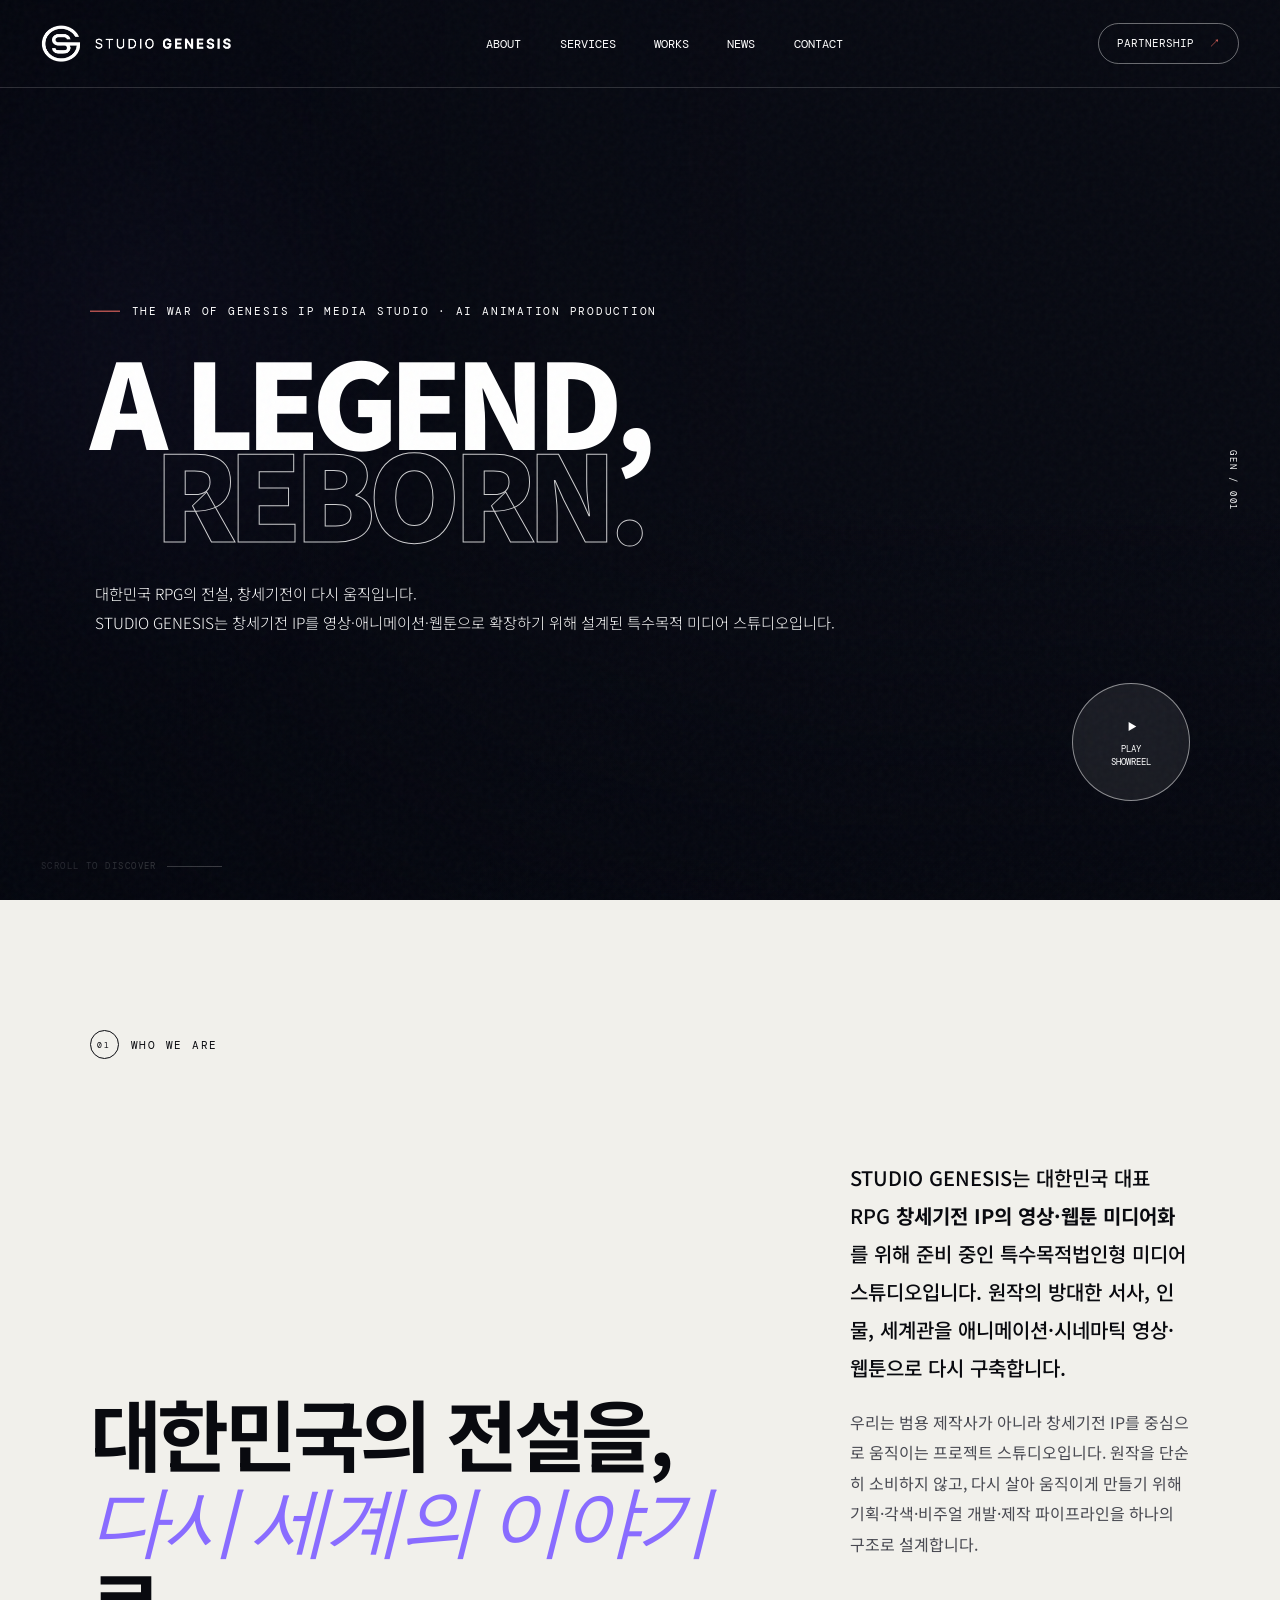
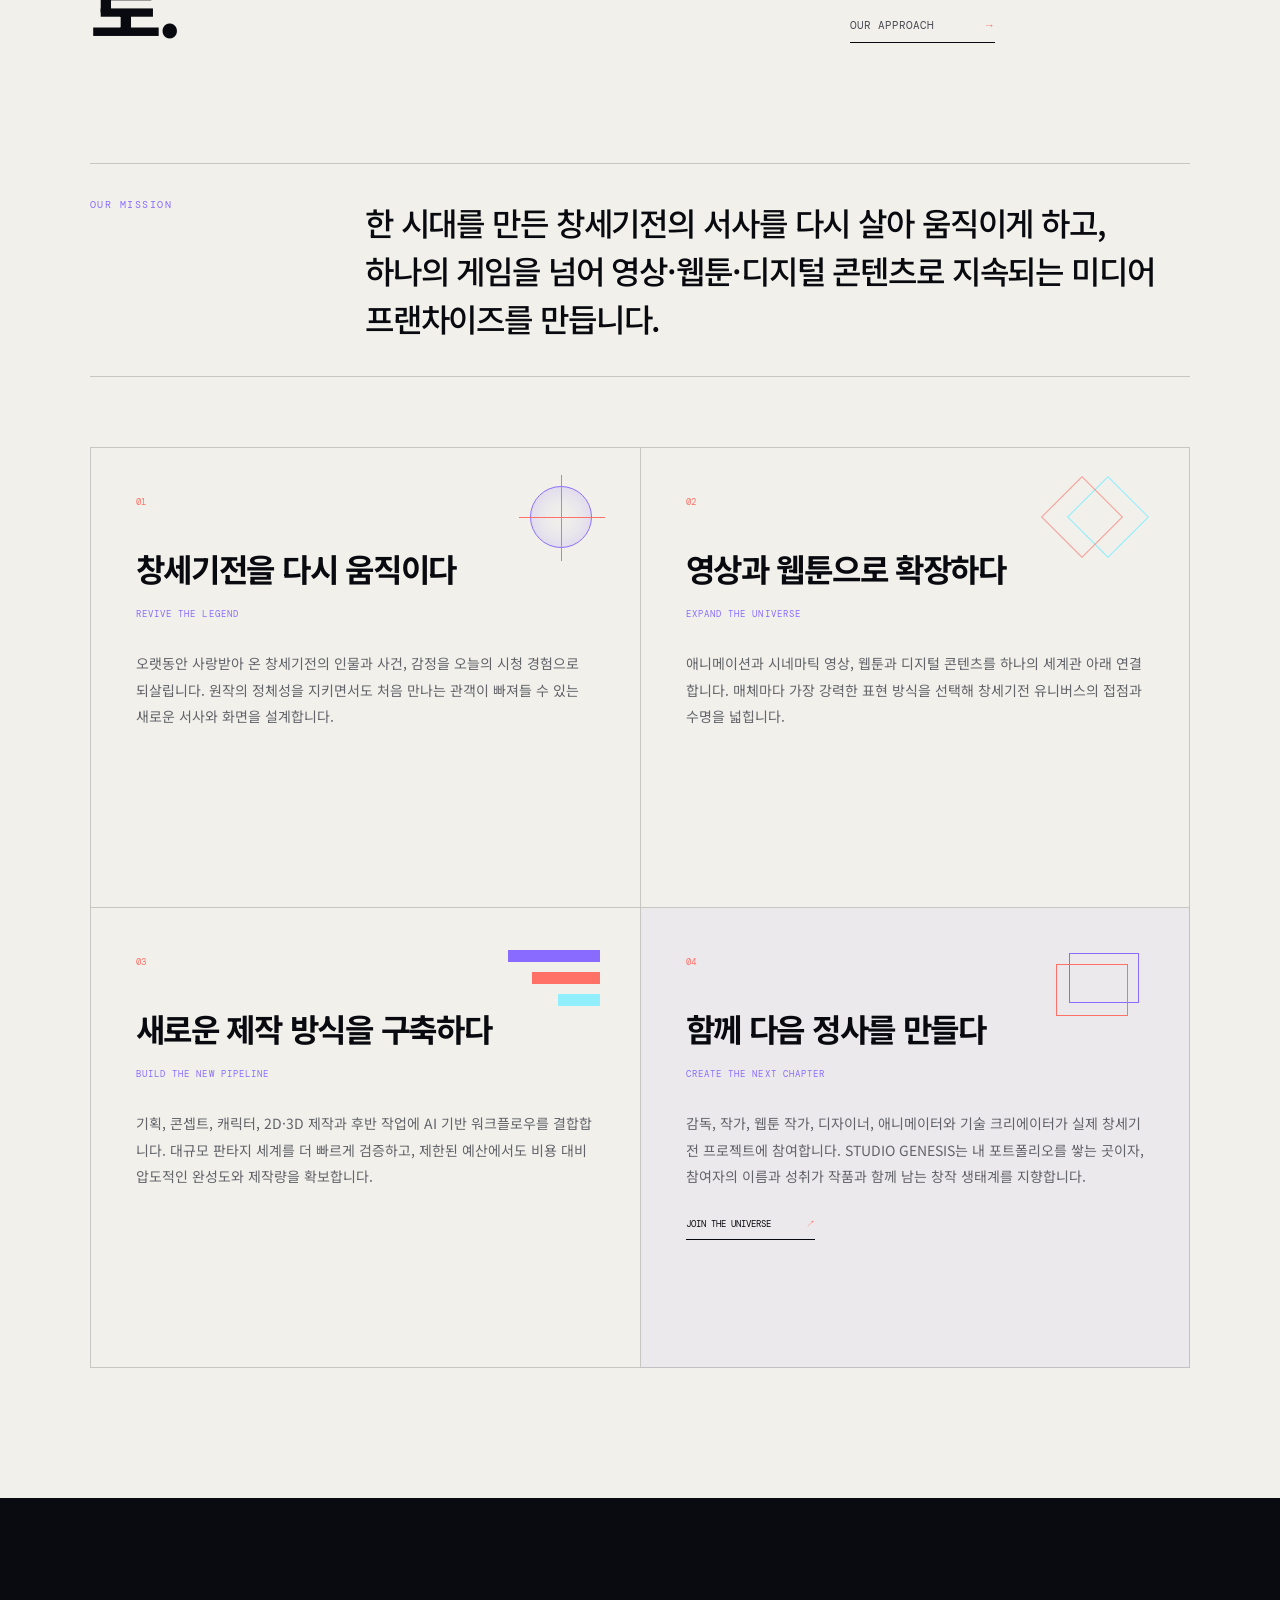
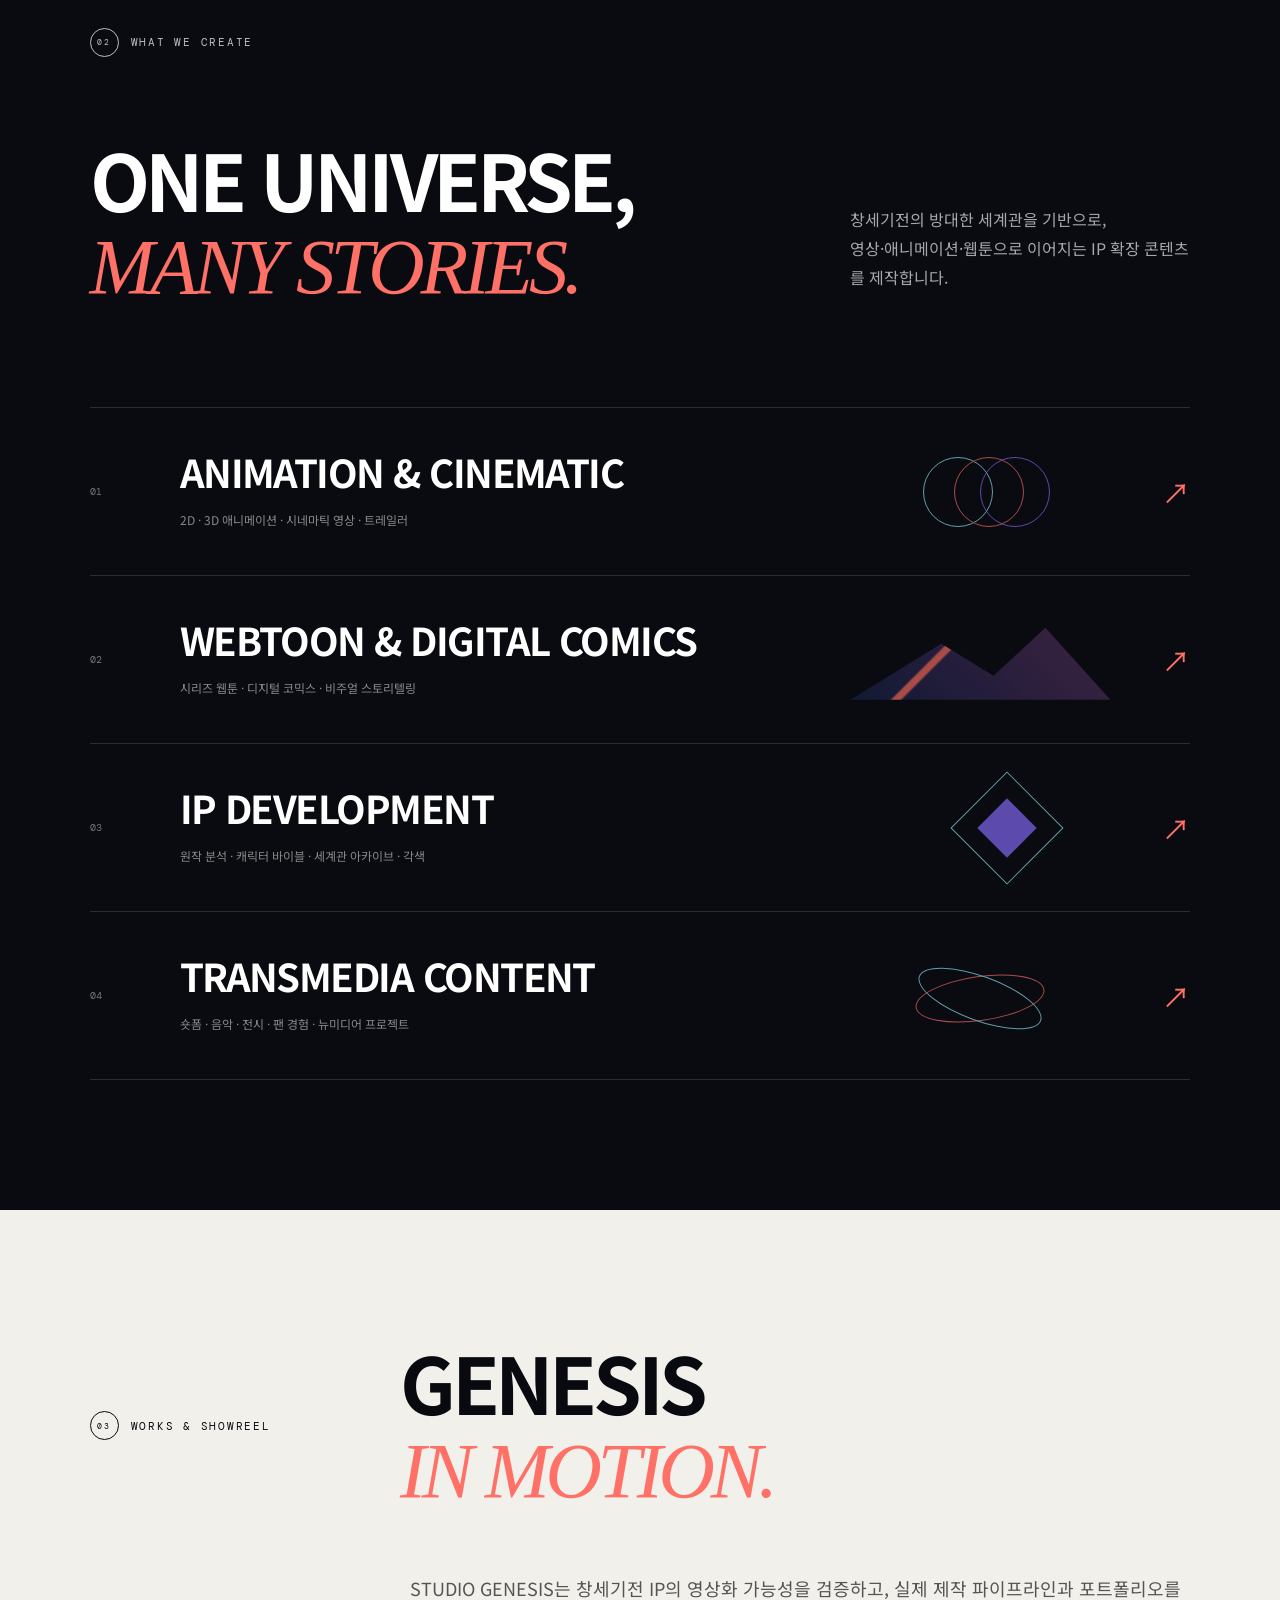
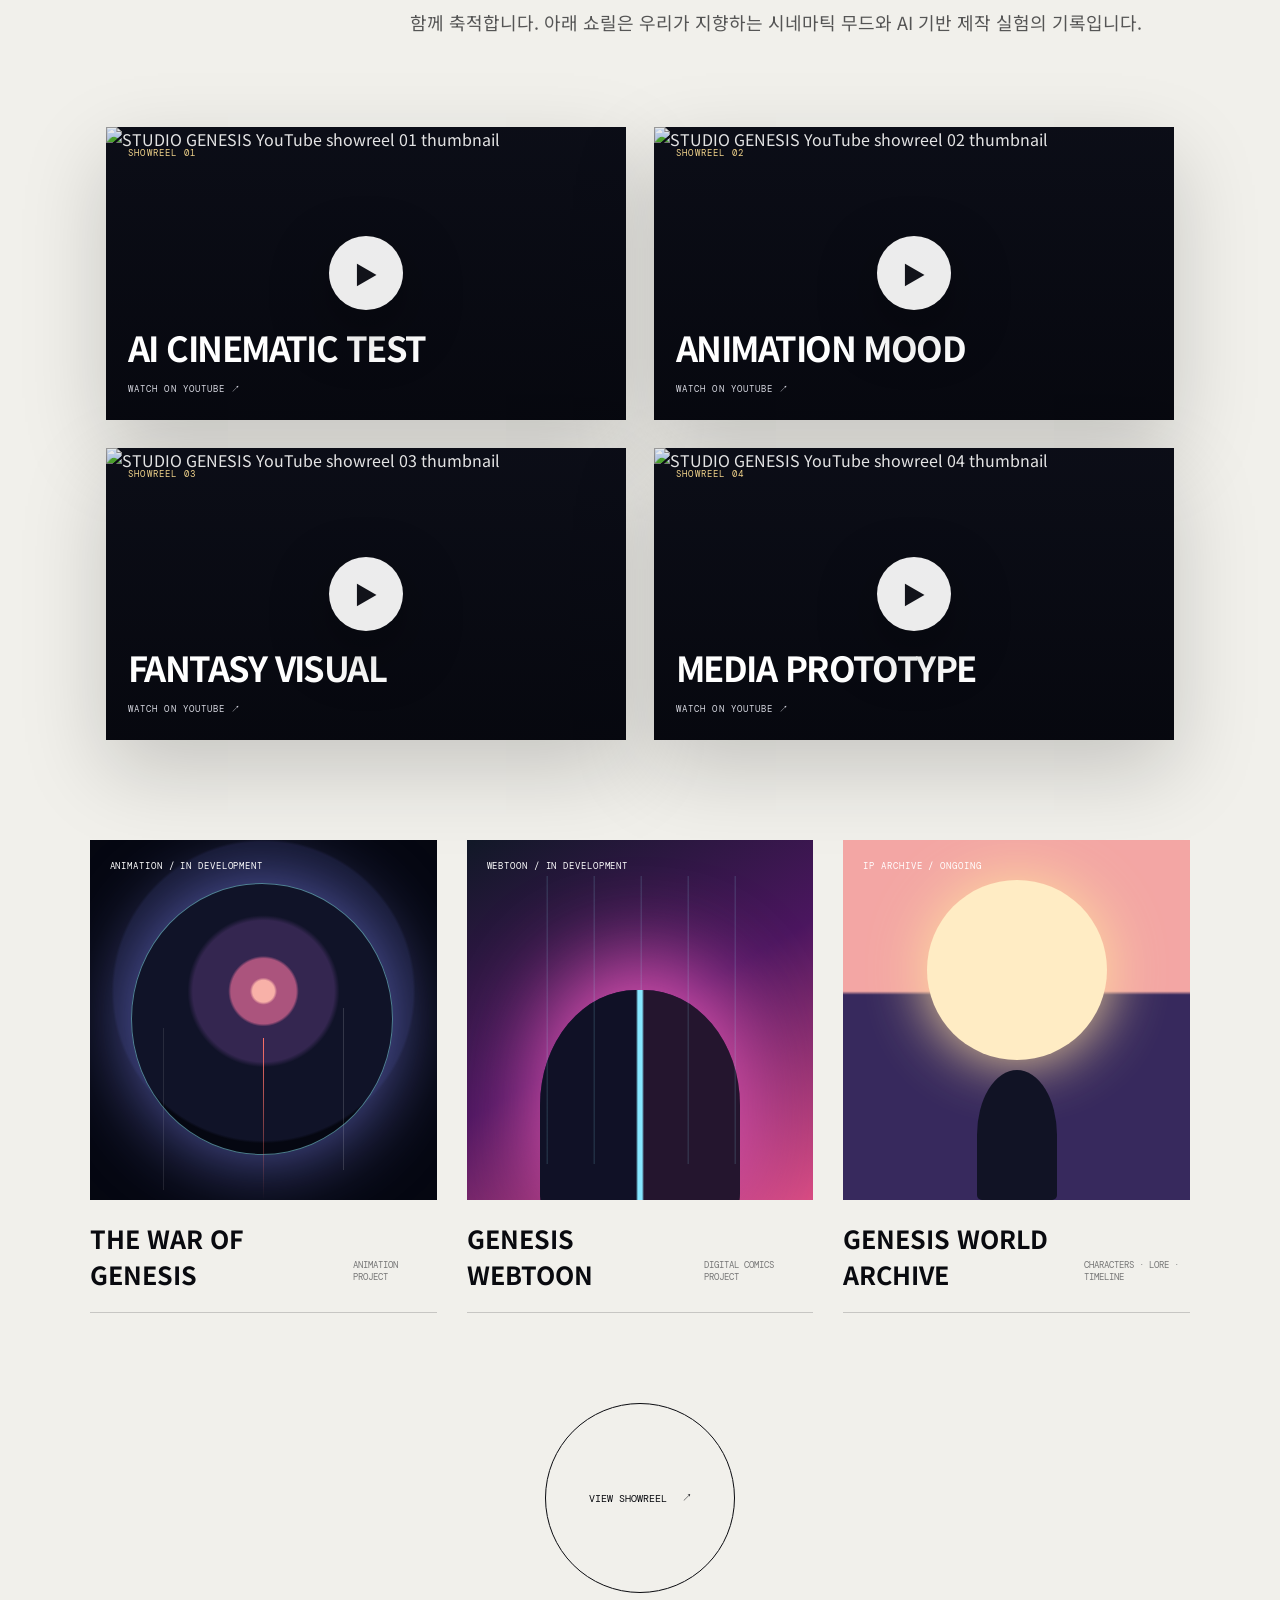
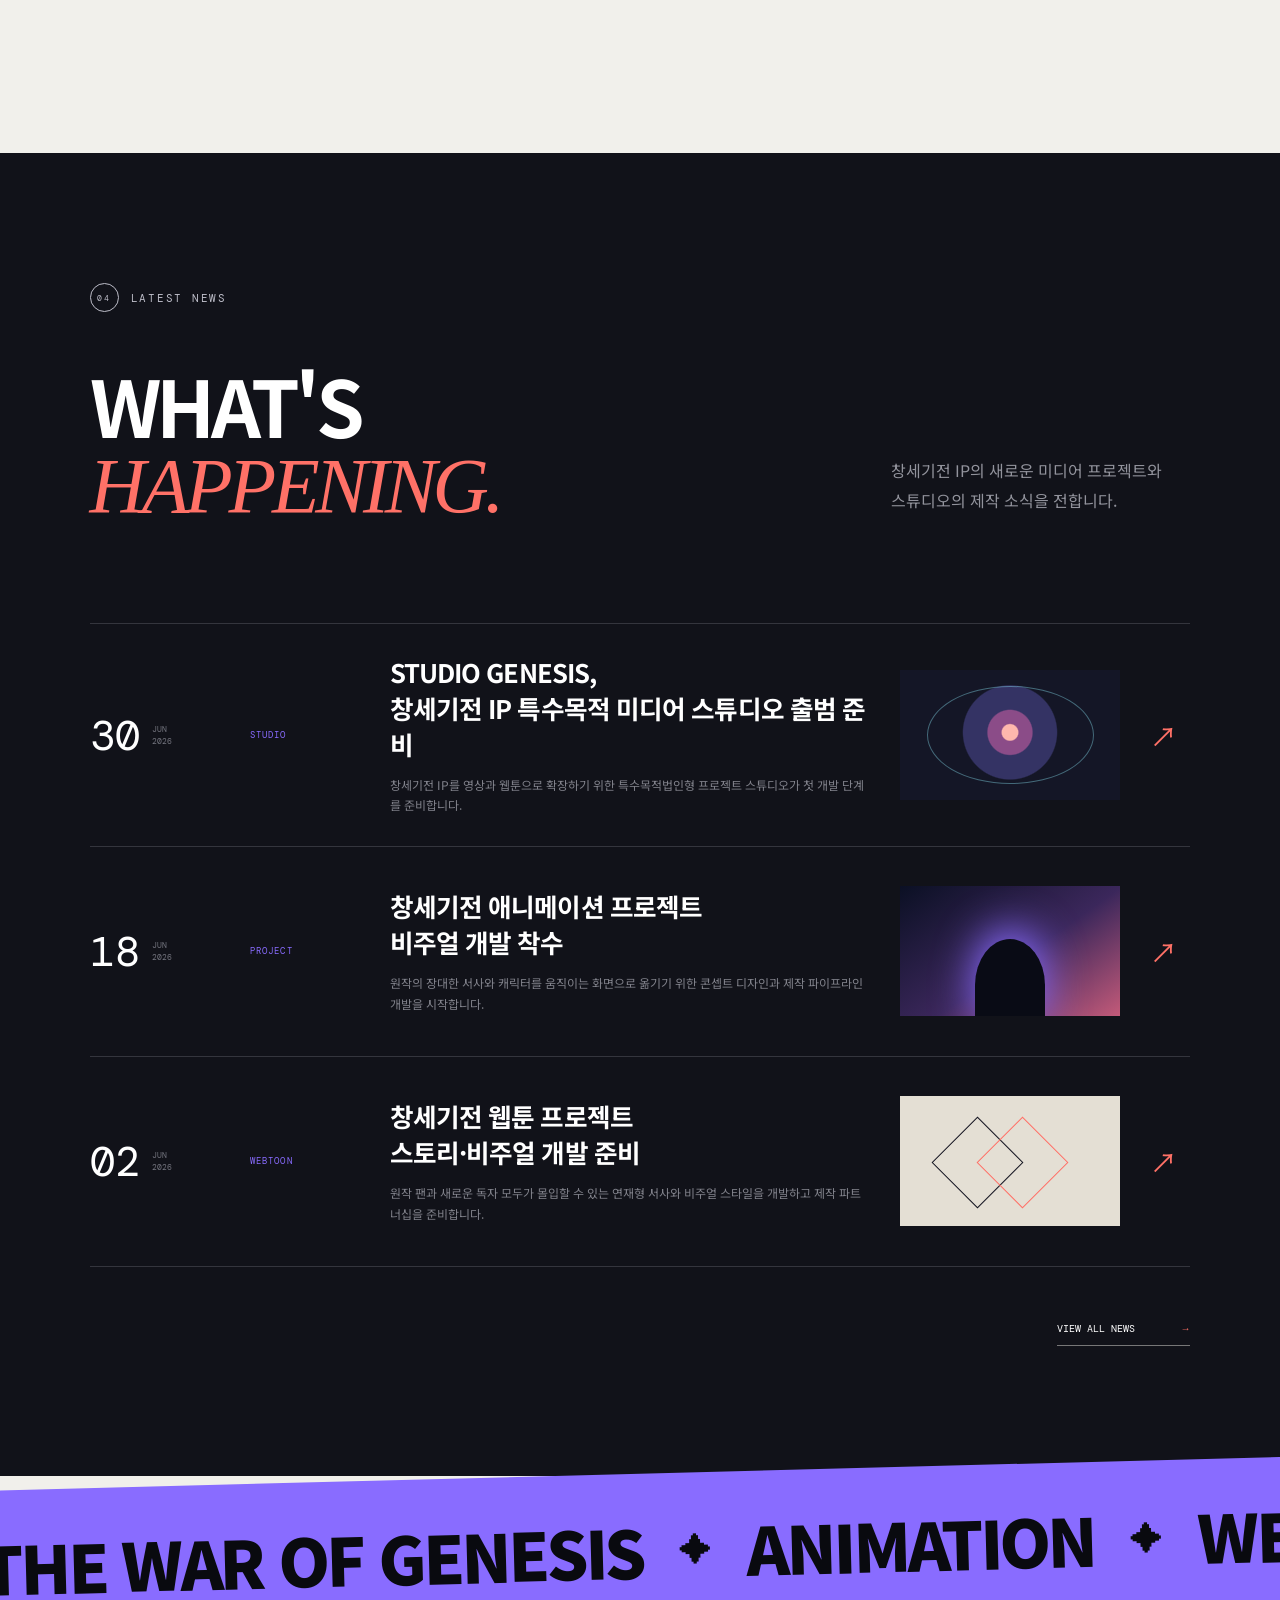
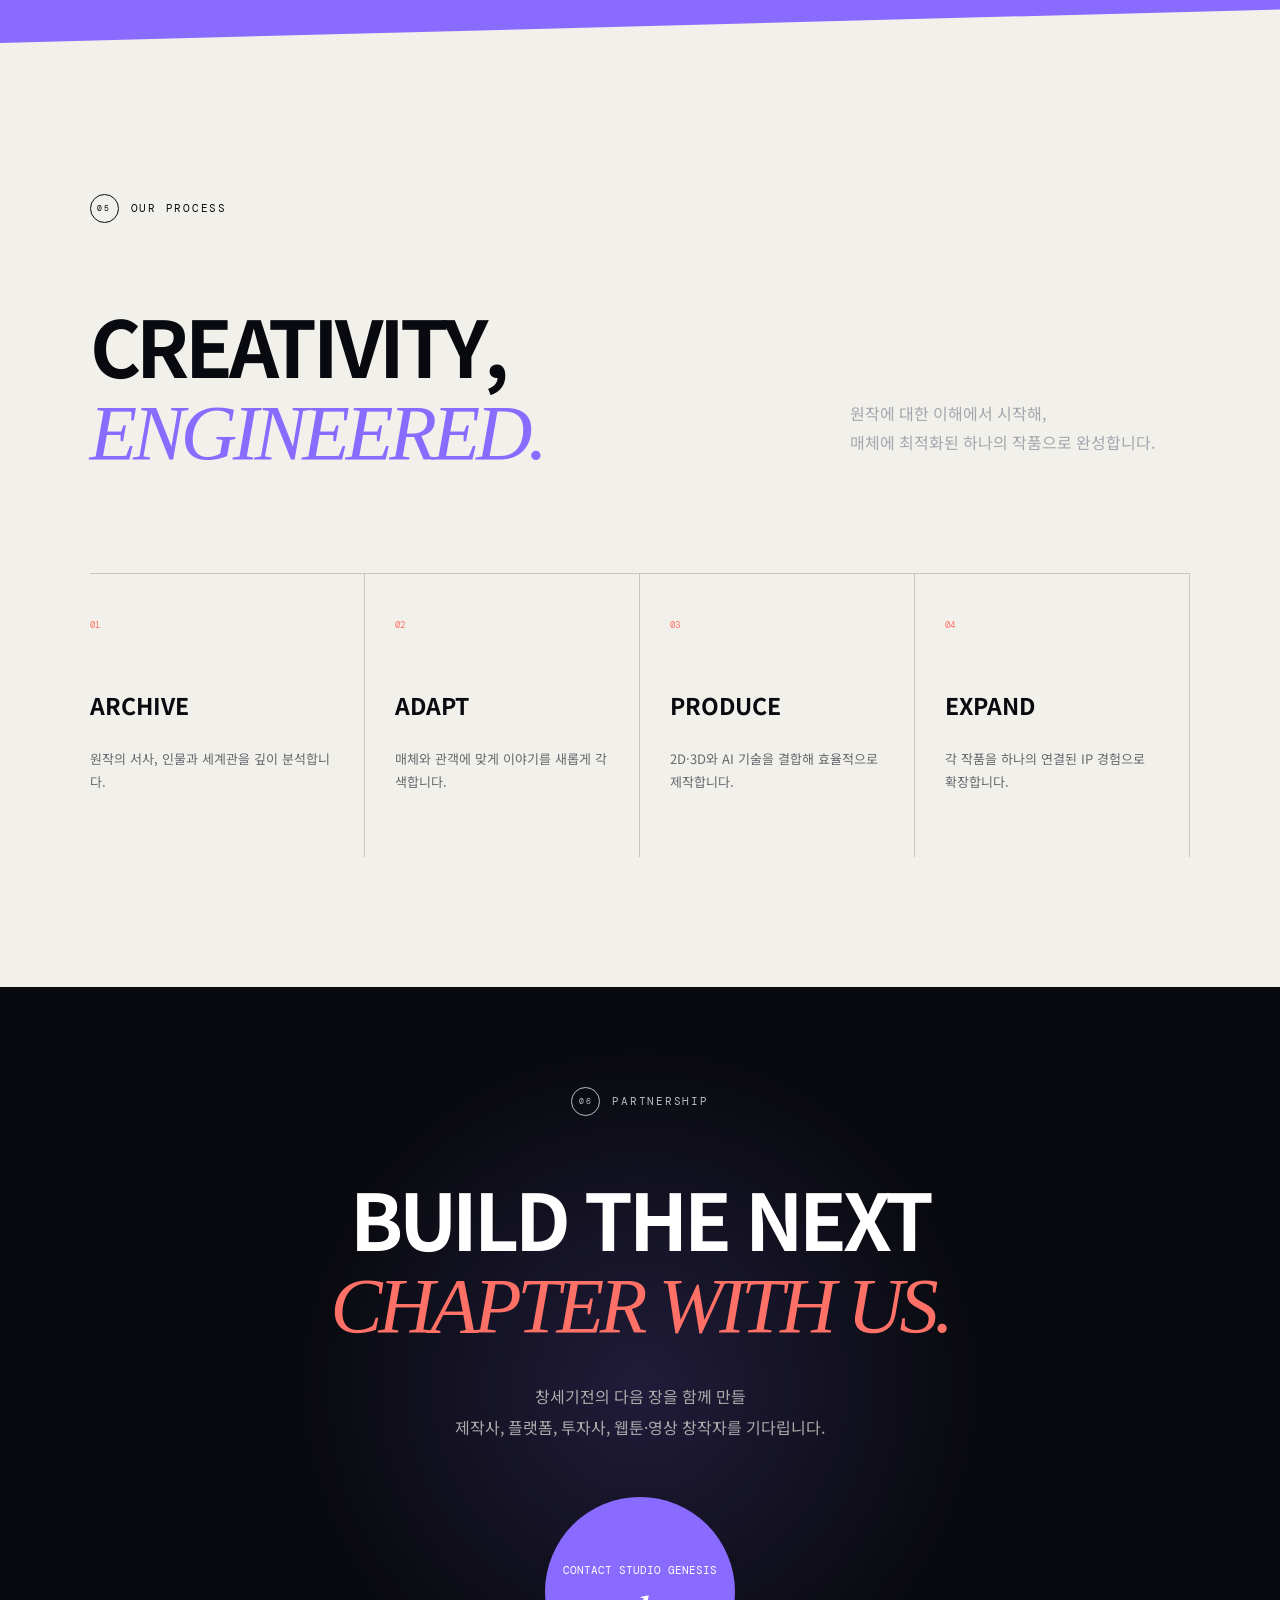
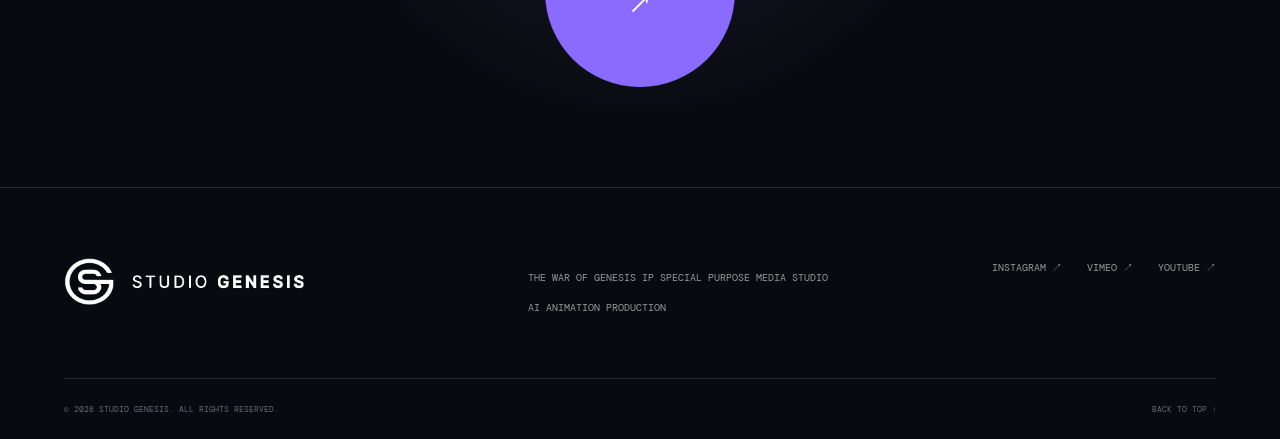
==== index.html @ 069cf03c "Add Studio Genesis favicon" ====
<!doctype html>
<html lang="ko">
<head>
  <meta charset="UTF-8">
  <meta name="viewport" content="width=device-width, initial-scale=1.0">
  <meta name="description" content="STUDIO GENESIS — 창세기전 IP를 영상, 애니메이션, 웹툰으로 확장하는 특수목적법인형 미디어 스튜디오">
  <meta name="theme-color" content="#090a0f">
  <link rel="icon" type="image/png" href="[data-uri]">
  <meta property="og:type" content="website">
  <meta property="og:locale" content="ko_KR">
  <meta property="og:site_name" content="STUDIO GENESIS">
  <meta property="og:title" content="STUDIO GENESIS — The War of Genesis IP Media Studio">
  <meta property="og:description" content="창세기전 IP를 기반으로 영상, 애니메이션, 웹툰을 개발하는 특수목적 미디어 스튜디오입니다.">
  <meta property="og:image" content="assets/assets/genesis-hero.svg">
  <meta name="twitter:card" content="summary_large_image">
  <meta name="twitter:title" content="STUDIO GENESIS — The War of Genesis IP Media Studio">
  <meta name="twitter:description" content="창세기전 IP를 영상, 애니메이션, 웹툰으로 확장하는 특수목적법인형 미디어 스튜디오">
  <meta name="twitter:image" content="assets/assets/genesis-hero.svg">
  <title>STUDIO GENESIS — 창세기전 IP 미디어 스튜디오</title>
  <link rel="preconnect" href="https://fonts.googleapis.com">
  <link rel="preconnect" href="https://fonts.gstatic.com" crossorigin>
  <link href="https://fonts.googleapis.com/css2?family=DM+Mono:wght@300;400;500&family=Noto+Sans+KR:wght@300;400;500;600;700;900&display=swap" rel="stylesheet">
  <link rel="stylesheet" href="styles.css?v=20260710-white-logo">
</head>
<body>
  <div class="noise" aria-hidden="true"></div>
  <header class="site-header" id="top">
    <a class="brand" href="#top" aria-label="STUDIO GENESIS 홈">
      <span class="brand-logo" aria-hidden="true"></span>
    </a>
    <nav class="desktop-nav" aria-label="주요 메뉴">
      <a href="#about">ABOUT</a>
      <a href="#services">SERVICES</a>
      <a href="#works">WORKS</a>
      <a href="#news">NEWS</a>
      <a href="#contact">CONTACT</a>
    </nav>
    <div class="header-actions">
      <a class="project-link" href="#contact">PARTNERSHIP <span>↗</span></a>
      <button class="menu-toggle" aria-label="메뉴 열기" aria-expanded="false">
        <i></i><i></i>
      </button>
    </div>
  </header>

  <div class="mobile-menu" aria-hidden="true">
    <nav>
      <a href="#about">ABOUT <span>01</span></a>
      <a href="#services">SERVICES <span>02</span></a>
      <a href="#works">WORKS <span>03</span></a>
      <a href="#news">NEWS <span>04</span></a>
      <a href="#contact">CONTACT <span>06</span></a>
    </nav>
  </div>

  <main>
    <section class="hero">
      <div class="hero-video" aria-hidden="true">
        <iframe
          src="https://www.youtube.com/embed/z_RqZNf4xUM?autoplay=1&mute=1&controls=0&loop=1&playlist=z_RqZNf4xUM&playsinline=1&modestbranding=1&rel=0&iv_load_policy=3&disablekb=1&fs=0"
          title="STUDIO GENESIS intro video"
          allow="autoplay; encrypted-media; picture-in-picture"
          referrerpolicy="strict-origin-when-cross-origin"
          tabindex="-1"></iframe>
      </div>
      <img class="hero-image" src="assets/assets/genesis-hero.svg" alt="창세기전 IP 미디어 스튜디오를 상징하는 시네마틱 포털 비주얼">
      <div class="hero-shade"></div>
      <div class="orb orb-one" aria-hidden="true"></div>
      <div class="hero-copy">
        <div class="eyebrow reveal"><span></span> THE WAR OF GENESIS IP MEDIA STUDIO · AI ANIMATION PRODUCTION</div>
        <h1 class="reveal">
          <span class="line">A LEGEND,</span>
          <span class="line outline">REBORN.</span>
        </h1>
        <p class="reveal">대한민국 RPG의 전설, 창세기전이 다시 움직입니다.<br>STUDIO GENESIS는 창세기전 IP를 영상·애니메이션·웹툰으로 확장하기 위해 설계된 특수목적 미디어 스튜디오입니다.</p>
      </div>
      <button class="play-button" aria-label="쇼릴 재생">
        <svg viewBox="0 0 24 24" aria-hidden="true"><path d="M9 7.4 17 12l-8 4.6z"></path></svg>
        <span>PLAY<br>SHOWREEL</span>
      </button>
      <div class="scroll-cue">SCROLL TO DISCOVER <i></i></div>
      <div class="hero-index">GEN / 001</div>
    </section>

    <section class="intro section" id="about">
      <div class="section-label reveal"><span>01</span> WHO WE ARE</div>
      <div class="intro-grid">
        <h2 class="reveal">대한민국의 전설을,<br><em>다시 세계의 이야기</em>로.</h2>
        <div class="intro-copy reveal">
          <p>STUDIO GENESIS는 대한민국 대표 RPG <strong>창세기전 IP의 영상·웹툰 미디어화</strong>를 위해 준비 중인 특수목적법인형 미디어 스튜디오입니다. 원작의 방대한 서사, 인물, 세계관을 애니메이션·시네마틱 영상·웹툰으로 다시 구축합니다.</p>
          <p>우리는 범용 제작사가 아니라 창세기전 IP를 중심으로 움직이는 프로젝트 스튜디오입니다. 원작을 단순히 소비하지 않고, 다시 살아 움직이게 만들기 위해 기획·각색·비주얼 개발·제작 파이프라인을 하나의 구조로 설계합니다.</p>
          <a class="text-link" href="#services">OUR APPROACH <span>→</span></a>
        </div>
      </div>

      <div class="genesis-statement reveal">
        <span>OUR MISSION</span>
        <p>한 시대를 만든 창세기전의 서사를 다시 살아 움직이게 하고,<br>하나의 게임을 넘어 영상·웹툰·디지털 콘텐츠로 지속되는 미디어 프랜차이즈를 만듭니다.</p>
      </div>

      <div class="vision-grid">
        <article class="vision-card reveal">
          <span class="vision-no">01</span>
          <div class="vision-symbol revive-symbol" aria-hidden="true"><i></i></div>
          <h3>창세기전을 다시 움직이다</h3>
          <strong>REVIVE THE LEGEND</strong>
          <p>오랫동안 사랑받아 온 창세기전의 인물과 사건, 감정을 오늘의 시청 경험으로 되살립니다. 원작의 정체성을 지키면서도 처음 만나는 관객이 빠져들 수 있는 새로운 서사와 화면을 설계합니다.</p>
        </article>
        <article class="vision-card reveal">
          <span class="vision-no">02</span>
          <div class="vision-symbol pioneer-symbol" aria-hidden="true"><i></i><i></i></div>
          <h3>영상과 웹툰으로 확장하다</h3>
          <strong>EXPAND THE UNIVERSE</strong>
          <p>애니메이션과 시네마틱 영상, 웹툰과 디지털 콘텐츠를 하나의 세계관 아래 연결합니다. 매체마다 가장 강력한 표현 방식을 선택해 창세기전 유니버스의 접점과 수명을 넓힙니다.</p>
        </article>
        <article class="vision-card reveal">
          <span class="vision-no">03</span>
          <div class="vision-symbol efficiency-symbol" aria-hidden="true"><i></i><i></i><i></i></div>
          <h3>새로운 제작 방식을 구축하다</h3>
          <strong>BUILD THE NEW PIPELINE</strong>
          <p>기획, 콘셉트, 캐릭터, 2D·3D 제작과 후반 작업에 AI 기반 워크플로우를 결합합니다. 대규모 판타지 세계를 더 빠르게 검증하고, 제한된 예산에서도 비용 대비 압도적인 완성도와 제작량을 확보합니다.</p>
        </article>
        <article class="vision-card portfolio-card reveal">
          <span class="vision-no">04</span>
          <div class="vision-symbol portfolio-symbol" aria-hidden="true"><i></i></div>
          <h3>함께 다음 정사를 만들다</h3>
          <strong>CREATE THE NEXT CHAPTER</strong>
          <p>감독, 작가, 웹툰 작가, 디자이너, 애니메이터와 기술 크리에이터가 실제 창세기전 프로젝트에 참여합니다. STUDIO GENESIS는 내 포트폴리오를 쌓는 곳이자, 참여자의 이름과 성취가 작품과 함께 남는 창작 생태계를 지향합니다.</p>
          <a href="#contact">JOIN THE UNIVERSE <span>↗</span></a>
        </article>
      </div>
    </section>

    <section class="services section" id="services">
      <div class="section-label reveal light"><span>02</span> WHAT WE CREATE</div>
      <div class="services-head">
        <h2 class="reveal">ONE UNIVERSE,<br> <em>MANY STORIES.</em></h2>
        <p class="reveal">창세기전의 방대한 세계관을 기반으로,<br>영상·애니메이션·웹툰으로 이어지는 IP 확장 콘텐츠를 제작합니다.</p>
      </div>
      <div class="service-list">
        <article class="service-row reveal">
          <span class="service-no">01</span>
          <div><h3>ANIMATION & CINEMATIC</h3><p>2D · 3D 애니메이션 · 시네마틱 영상 · 트레일러</p></div>
          <div class="service-art art-a"><i></i><i></i><i></i></div>
          <span class="arrow">↗</span>
        </article>
        <article class="service-row reveal">
          <span class="service-no">02</span>
          <div><h3>WEBTOON & DIGITAL COMICS</h3><p>시리즈 웹툰 · 디지털 코믹스 · 비주얼 스토리텔링</p></div>
          <div class="service-art art-b"><i></i></div>
          <span class="arrow">↗</span>
        </article>
        <article class="service-row reveal">
          <span class="service-no">03</span>
          <div><h3>IP DEVELOPMENT</h3><p>원작 분석 · 캐릭터 바이블 · 세계관 아카이브 · 각색</p></div>
          <div class="service-art art-c"><i></i></div>
          <span class="arrow">↗</span>
        </article>
        <article class="service-row reveal">
          <span class="service-no">04</span>
          <div><h3>TRANSMEDIA CONTENT</h3><p>숏폼 · 음악 · 전시 · 팬 경험 · 뉴미디어 프로젝트</p></div>
          <div class="service-art art-d"><i></i><i></i></div>
          <span class="arrow">↗</span>
        </article>
      </div>
    </section>

    <section class="works section" id="works">
      <div class="works-title">
        <div class="section-label reveal"><span>03</span> WORKS & SHOWREEL</div>
        <h2 class="reveal">GENESIS<br><em>IN MOTION.</em></h2>
      </div>

      <div class="works-intro reveal">
        <p>STUDIO GENESIS는 창세기전 IP의 영상화 가능성을 검증하고, 실제 제작 파이프라인과 포트폴리오를 함께 축적합니다. 아래 쇼릴은 우리가 지향하는 시네마틱 무드와 AI 기반 제작 실험의 기록입니다.</p>
      </div>

      <div class="youtube-reel reveal" aria-label="STUDIO GENESIS 유튜브 포트폴리오 영상 4개">
        <div class="youtube-track">
          <a class="youtube-card" href="https://www.youtube.com/watch?v=_QBhp-vLwTA" target="_blank" rel="noopener" aria-label="YouTube showreel 01 새 창에서 보기">
            <img src="https://img.youtube.com/vi/_QBhp-vLwTA/hqdefault.jpg" alt="STUDIO GENESIS YouTube showreel 01 thumbnail" loading="lazy">
            <span class="youtube-tag">SHOWREEL 01</span>
            <strong>AI CINEMATIC TEST</strong>
            <small>WATCH ON YOUTUBE ↗</small>
          </a>
          <a class="youtube-card" href="https://www.youtube.com/watch?v=RoqCRvOzgOI&t=6s" target="_blank" rel="noopener" aria-label="YouTube showreel 02 새 창에서 보기">
            <img src="https://img.youtube.com/vi/RoqCRvOzgOI/hqdefault.jpg" alt="STUDIO GENESIS YouTube showreel 02 thumbnail" loading="lazy">
            <span class="youtube-tag">SHOWREEL 02</span>
            <strong>ANIMATION MOOD</strong>
            <small>WATCH ON YOUTUBE ↗</small>
          </a>
          <a class="youtube-card" href="https://www.youtube.com/watch?v=Y4b45-_3fFk&t=15s" target="_blank" rel="noopener" aria-label="YouTube showreel 03 새 창에서 보기">
            <img src="https://img.youtube.com/vi/Y4b45-_3fFk/hqdefault.jpg" alt="STUDIO GENESIS YouTube showreel 03 thumbnail" loading="lazy">
            <span class="youtube-tag">SHOWREEL 03</span>
            <strong>FANTASY VISUAL</strong>
            <small>WATCH ON YOUTUBE ↗</small>
          </a>
          <a class="youtube-card" href="https://www.youtube.com/watch?v=iIfhUteSJUs" target="_blank" rel="noopener" aria-label="YouTube showreel 04 새 창에서 보기">
            <img src="https://img.youtube.com/vi/iIfhUteSJUs/hqdefault.jpg" alt="STUDIO GENESIS YouTube showreel 04 thumbnail" loading="lazy">
            <span class="youtube-tag">SHOWREEL 04</span>
            <strong>MEDIA PROTOTYPE</strong>
            <small>WATCH ON YOUTUBE ↗</small>
          </a>
        </div>
      </div>

      <div class="work-grid">
        <article class="work-card reveal">
          <div class="work-visual visual-a">
            <span class="project-tag">ANIMATION / IN DEVELOPMENT</span>
          </div>
          <div class="work-caption"><h3>THE WAR OF GENESIS</h3><p>ANIMATION PROJECT</p></div>
        </article>
        <article class="work-card reveal">
          <div class="work-visual visual-b">
            <span class="project-tag">WEBTOON / IN DEVELOPMENT</span>
          </div>
          <div class="work-caption"><h3>GENESIS WEBTOON</h3><p>DIGITAL COMICS PROJECT</p></div>
        </article>
        <article class="work-card reveal">
          <div class="work-visual visual-c">
            <span class="project-tag">IP ARCHIVE / ONGOING</span>
          </div>
          <div class="work-caption"><h3>GENESIS WORLD ARCHIVE</h3><p>CHARACTERS · LORE · TIMELINE</p></div>
        </article>
      </div>
      <a class="all-work reveal" href="https://www.youtube.com/watch?v=_QBhp-vLwTA" target="_blank" rel="noopener">VIEW SHOWREEL <span>↗</span></a>
    </section>

    <section class="news section" id="news">
      <div class="news-head">
        <div>
          <div class="section-label reveal light"><span>04</span> LATEST NEWS</div>
          <h2 class="reveal">WHAT'S<br><em>HAPPENING.</em></h2>
        </div>
        <p class="reveal">창세기전 IP의 새로운 미디어 프로젝트와<br>스튜디오의 제작 소식을 전합니다.</p>
      </div>

      <div class="news-list">
        <article class="news-item reveal">
          <a href="#contact" aria-label="STUDIO GENESIS 공식 출범 소식 자세히 보기">
            <div class="news-date"><strong>30</strong><span>JUN<br>2026</span></div>
            <div class="news-category">STUDIO</div>
            <div class="news-copy">
              <h3>STUDIO GENESIS,<br>창세기전 IP 특수목적 미디어 스튜디오 출범 준비</h3>
              <p>창세기전 IP를 영상과 웹툰으로 확장하기 위한 특수목적법인형 프로젝트 스튜디오가 첫 개발 단계를 준비합니다.</p>
            </div>
            <div class="news-thumb news-thumb-a" aria-hidden="true"><i></i></div>
            <span class="news-arrow">↗</span>
          </a>
        </article>

        <article class="news-item reveal">
          <a href="#works" aria-label="창세기전 애니메이션 프로젝트 개발 소식 자세히 보기">
            <div class="news-date"><strong>18</strong><span>JUN<br>2026</span></div>
            <div class="news-category">PROJECT</div>
            <div class="news-copy">
              <h3>창세기전 애니메이션 프로젝트<br>비주얼 개발 착수</h3>
              <p>원작의 장대한 서사와 캐릭터를 움직이는 화면으로 옮기기 위한 콘셉트 디자인과 제작 파이프라인 개발을 시작합니다.</p>
            </div>
            <div class="news-thumb news-thumb-b" aria-hidden="true"><i></i></div>
            <span class="news-arrow">↗</span>
          </a>
        </article>

        <article class="news-item reveal">
          <a href="#contact" aria-label="창세기전 웹툰 프로젝트 개발 소식 자세히 보기">
            <div class="news-date"><strong>02</strong><span>JUN<br>2026</span></div>
            <div class="news-category">WEBTOON</div>
            <div class="news-copy">
              <h3>창세기전 웹툰 프로젝트<br>스토리·비주얼 개발 준비</h3>
              <p>원작 팬과 새로운 독자 모두가 몰입할 수 있는 연재형 서사와 비주얼 스타일을 개발하고 제작 파트너십을 준비합니다.</p>
            </div>
            <div class="news-thumb news-thumb-c" aria-hidden="true"><i></i><i></i></div>
            <span class="news-arrow">↗</span>
          </a>
        </article>
      </div>

      <a class="news-more reveal" href="#contact">VIEW ALL NEWS <span>→</span></a>
    </section>

    <section class="marquee" aria-label="스튜디오 키워드">
      <div class="marquee-track">
        <span>THE WAR OF GENESIS</span><b>✦</b><span>ANIMATION</span><b>✦</b><span>WEBTOON</span><b>✦</b>
        <span>THE WAR OF GENESIS</span><b>✦</b><span>ANIMATION</span><b>✦</b><span>WEBTOON</span><b>✦</b>
      </div>
    </section>

    <section class="process section">
      <div class="section-label reveal"><span>05</span> OUR PROCESS</div>
      <div class="process-head">
        <h2 class="reveal">CREATIVITY,<br><em>ENGINEERED.</em></h2>
        <p class="reveal">원작에 대한 이해에서 시작해,<br>매체에 최적화된 하나의 작품으로 완성합니다.</p>
      </div>
      <ol class="process-list">
        <li class="reveal"><span>01</span><h3>ARCHIVE</h3><p>원작의 서사, 인물과 세계관을 깊이 분석합니다.</p></li>
        <li class="reveal"><span>02</span><h3>ADAPT</h3><p>매체와 관객에 맞게 이야기를 새롭게 각색합니다.</p></li>
        <li class="reveal"><span>03</span><h3>PRODUCE</h3><p>2D·3D와 AI 기술을 결합해 효율적으로 제작합니다.</p></li>
        <li class="reveal"><span>04</span><h3>EXPAND</h3><p>각 작품을 하나의 연결된 IP 경험으로 확장합니다.</p></li>
      </ol>
    </section>

    <section class="contact" id="contact">
      <div class="contact-glow" aria-hidden="true"></div>
      <div class="contact-inner">
        <div class="section-label reveal light"><span>06</span> PARTNERSHIP</div>
        <h2 class="reveal">BUILD THE NEXT<br><em>CHAPTER WITH US.</em></h2>
        <p class="reveal">창세기전의 다음 장을 함께 만들<br>제작사, 플랫폼, 투자사, 웹툰·영상 창작자를 기다립니다.</p>
        <a class="contact-button reveal" href="mailto:hello@studiogenesis.co.kr">
          <span>CONTACT STUDIO GENESIS</span><b>↗</b>
        </a>
      </div>
    </section>
  </main>

  <footer>
    <a class="brand footer-brand" href="#top">
      <span class="brand-logo" aria-hidden="true"></span>
    </a>
    <div class="footer-info"><p>THE WAR OF GENESIS IP SPECIAL PURPOSE MEDIA STUDIO</p><p>AI ANIMATION PRODUCTION</p></div>
    <div class="footer-links"><a href="#">INSTAGRAM ↗</a><a href="#">VIMEO ↗</a><a href="#">YOUTUBE ↗</a></div>
    <div class="footer-bottom"><span>© 2026 STUDIO GENESIS. ALL RIGHTS RESERVED.</span><a href="#top">BACK TO TOP ↑</a></div>
  </footer>

  <dialog class="project-modal">
    <button class="modal-close" aria-label="프로젝트 닫기">×</button>
    <span class="modal-kicker">SELECTED PROJECT</span>
    <h2>PROJECT</h2>
    <p>전체 프로젝트 케이스 스터디가 곧 공개됩니다.</p>
  </dialog>
  <script src="script.js?v=20260707-static-works"></script>
</body>
</html>
---- styles.css ----
:root{--ink:#090a0f;--paper:#f1f0eb;--violet:#896cff;--coral:#ff7167;--cyan:#90eeff;--line:rgba(9,10,15,.18);--brand-logo:url("[data-uri]")}
*{box-sizing:border-box}
html{scroll-behavior:smooth}
body{margin:0;background:var(--paper);color:var(--ink);font-family:"Noto Sans KR",sans-serif;overflow-x:hidden}
a{color:inherit;text-decoration:none}
button{font:inherit}
.noise{position:fixed;inset:0;z-index:99;opacity:.04;pointer-events:none;background-image:url("data:image/svg+xml,%3Csvg viewBox='0 0 180 180' xmlns='http://www.w3.org/2000/svg'%3E%3Cfilter id='n'%3E%3CfeTurbulence type='fractalNoise' baseFrequency='.95' numOctaves='3' stitchTiles='stitch'/%3E%3C/filter%3E%3Crect width='100%25' height='100%25' filter='url(%23n)' opacity='.8'/%3E%3C/svg%3E")}
.site-header{height:88px;padding:0 3.2vw;display:flex;align-items:center;justify-content:space-between;position:fixed;top:0;left:0;right:0;z-index:50;color:white;border-bottom:1px solid rgba(255,255,255,.16);transition:.35s}
.site-header.scrolled{height:72px;background:rgba(9,10,15,.9);backdrop-filter:blur(16px)}
.brand{display:flex;align-items:center;gap:12px;white-space:nowrap}
.brand-logo{display:block;width:190px;height:38px;background:var(--brand-logo) center/contain no-repeat}
.footer-brand .brand-logo{width:240px;height:48px}
.brand b{font-weight:800}.brand-mark{width:34px;height:34px;fill:none;stroke:currentColor;stroke-width:1.7}
.desktop-nav{display:flex;gap:3vw;font-family:"DM Mono",monospace;font-size:12px}
.desktop-nav a{position:relative;padding:10px 0}
.desktop-nav a:after{content:"";position:absolute;left:0;bottom:5px;width:0;height:1px;background:var(--coral);transition:.3s}
.desktop-nav a:hover:after{width:100%}
.header-actions{display:flex;align-items:center;gap:25px}.project-link{font-family:"DM Mono",monospace;font-size:11px;border:1px solid rgba(255,255,255,.4);border-radius:99px;padding:12px 18px}.project-link span{color:var(--coral);margin-left:8px}
.menu-toggle{display:none;background:none;border:0;width:40px;height:40px}.menu-toggle i{display:block;height:1px;width:24px;background:#fff;margin:7px}
.mobile-menu{position:fixed;inset:0;background:#0a0b11;z-index:40;display:flex;align-items:center;padding:10vw;opacity:0;visibility:hidden;transition:.35s;color:#fff}.mobile-menu.open{opacity:1;visibility:visible}.mobile-menu nav{width:100%}.mobile-menu a{display:flex;justify-content:space-between;font-size:9vw;font-weight:900;border-bottom:1px solid #333;padding:12px 0}.mobile-menu a span{font:12px "DM Mono";color:var(--coral)}
.hero{height:100svh;min-height:700px;position:relative;background:#080a13;color:white;overflow:hidden}
.hero-video,.hero-image{position:absolute;inset:0;width:100%;height:100%}
.hero-video{z-index:0;overflow:hidden;pointer-events:none;background:#080a13}
.hero-video iframe{position:absolute;left:50%;top:50%;width:max(100vw,177.78vh);height:max(56.25vw,100vh);transform:translate(-50%,-50%);border:0;opacity:.9;filter:saturate(1.08) contrast(1.08)}
.hero-image{object-fit:cover;object-position:center;transform:scale(1.035);animation:heroIn 2s cubic-bezier(.2,.7,.2,1) forwards;opacity:0}
@keyframes heroIn{to{transform:scale(1)}}
.hero-shade{position:absolute;inset:0;z-index:1;background:linear-gradient(90deg,rgba(4,6,14,.78) 0%,rgba(4,6,14,.2) 42%,rgba(4,6,14,.06) 65%),linear-gradient(0deg,rgba(4,6,14,.58),transparent 45%)}
.orb{position:absolute;width:400px;height:400px;border-radius:50%;background:var(--violet);filter:blur(120px);opacity:.13;left:-150px;top:18%}
.hero-copy{position:absolute;left:7vw;top:50%;transform:translateY(-42%);z-index:2}
.eyebrow,.section-label{font:11px "DM Mono",monospace;letter-spacing:.16em;display:flex;align-items:center;gap:12px}.eyebrow span{display:block;width:30px;height:1px;background:var(--coral)}
.hero h1{font-size:clamp(64px,9.2vw,150px);line-height:.78;letter-spacing:-.07em;margin:35px 0 42px;font-weight:900}
.hero h1 .line{display:block}.hero h1 .outline{color:transparent;-webkit-text-stroke:1px rgba(255,255,255,.8);margin-left:5vw}
.hero-copy p{font-size:clamp(14px,1.2vw,19px);font-weight:300;line-height:1.9;margin-left:5px}
.play-button{position:absolute;z-index:3;right:7vw;bottom:11vh;width:118px;height:118px;border-radius:50%;background:rgba(255,255,255,.08);color:#fff;border:1px solid rgba(255,255,255,.5);backdrop-filter:blur(8px);display:grid;place-content:center;cursor:pointer;transition:.3s}.play-button:hover{background:var(--coral);border-color:var(--coral);transform:scale(1.06)}.play-button svg{width:23px;margin:auto;fill:currentColor}.play-button span{font:9px/1.5 "DM Mono";margin-top:5px}
.scroll-cue{position:absolute;bottom:28px;left:3.2vw;font:9px "DM Mono";letter-spacing:.16em;display:flex;align-items:center;gap:10px}.scroll-cue i{display:block;width:55px;height:1px;background:#fff}.hero-index{position:absolute;right:3.2vw;top:50%;writing-mode:vertical-rl;font:9px "DM Mono";letter-spacing:.2em}
.section{padding:130px 7vw}.section-label{margin-bottom:80px}.section-label span{border:1px solid currentColor;border-radius:50%;width:29px;height:29px;display:grid;place-items:center;font-size:8px}.section-label.light{color:#bdbdc8}
.intro-grid,.services-head,.process-head{display:grid;grid-template-columns:1.45fr .75fr;gap:8vw;align-items:end}
.intro h2,.services h2,.works h2,.process h2,.contact h2{font-size:clamp(42px,6.1vw,98px);line-height:1.04;letter-spacing:-.055em;margin:0;font-weight:700}.intro h2 em,.services h2 em,.works h2 em,.process h2 em,.contact h2 em{font-family:serif;font-weight:400;color:var(--violet)}
.intro-copy{font-size:16px;line-height:1.9;color:#494a52}.intro-copy p:first-child{font-size:20px;color:var(--ink);font-weight:500}.text-link{display:inline-flex;align-items:center;gap:50px;border-bottom:1px solid var(--ink);padding:18px 0 10px;font:11px "DM Mono";margin-top:25px}.text-link span{color:var(--coral)}
.genesis-statement{margin-top:120px;padding:34px 0;border-top:1px solid var(--line);border-bottom:1px solid var(--line);display:grid;grid-template-columns:1fr 3fr;align-items:start}
.genesis-statement>span{font:10px "DM Mono";letter-spacing:.15em;color:var(--violet)}
.genesis-statement p{font-size:clamp(22px,2.5vw,40px);line-height:1.5;letter-spacing:-.035em;margin:0;font-weight:500}
.vision-grid{display:grid;grid-template-columns:repeat(2,1fr);margin-top:70px;border-top:1px solid var(--line);border-left:1px solid var(--line)}
.vision-card{position:relative;min-height:460px;padding:38px 45px 45px;border-right:1px solid var(--line);border-bottom:1px solid var(--line);overflow:hidden;transition:background .35s,color .35s}
.vision-card:hover{background:var(--ink);color:#fff}.vision-card:hover p{color:#aaa}.vision-card:hover .vision-symbol{transform:scale(1.08) rotate(4deg)}
.vision-no{font:9px "DM Mono";color:var(--coral)}.vision-card h3{font-size:clamp(25px,2.5vw,38px);letter-spacing:-.04em;margin:35px 0 7px}.vision-card strong{font:9px "DM Mono";letter-spacing:.12em;color:var(--violet)}
.vision-card p{max-width:600px;margin:28px 0 0;color:#63646a;font-size:14px;line-height:1.9;transition:color .35s}
.vision-card a{display:inline-flex;align-items:center;gap:35px;margin-top:28px;padding-bottom:8px;border-bottom:1px solid currentColor;font:9px "DM Mono"}.vision-card a span{color:var(--coral)}
.vision-symbol{position:absolute;right:40px;top:30px;width:100px;height:80px;transition:.45s}.vision-symbol i{position:absolute;display:block}
.revive-symbol i{width:62px;height:62px;border:1px solid var(--violet);border-radius:50%;right:8px;top:8px;box-shadow:inset 0 0 25px rgba(137,108,255,.25)}.revive-symbol i:before,.revive-symbol i:after{content:"";position:absolute;background:var(--coral)}.revive-symbol i:before{width:1px;height:86px;left:30px;top:-12px}.revive-symbol i:after{height:1px;width:86px;top:30px;left:-12px}
.pioneer-symbol i{width:58px;height:58px;border:1px solid var(--cyan);transform:rotate(45deg);right:12px;top:10px}.pioneer-symbol i:nth-child(2){right:38px;border-color:var(--coral);opacity:.65}
.efficiency-symbol i{height:12px;background:var(--violet);right:0;top:12px;width:92px}.efficiency-symbol i:nth-child(2){width:68px;top:34px;background:var(--coral)}.efficiency-symbol i:nth-child(3){width:42px;top:56px;background:var(--cyan)}
.portfolio-symbol i{width:70px;height:50px;border:1px solid var(--violet);right:10px;top:15px}.portfolio-symbol i:before{content:"";position:absolute;width:70px;height:50px;border:1px solid var(--coral);right:10px;top:10px}
.portfolio-card{background:rgba(137,108,255,.055)}
.metrics{display:grid;grid-template-columns:repeat(4,1fr);border-top:1px solid var(--line);margin-top:120px}.metric{padding:50px 18px 20px 0;border-right:1px solid var(--line);min-height:170px}.metric strong{font:500 clamp(45px,5vw,82px) "DM Mono";letter-spacing:-.06em}.metric sup{font:22px "DM Mono";color:var(--coral)}.metric>span{display:block;margin-top:12px;font:9px "DM Mono";letter-spacing:.12em;color:#6a6a70}.metric.quote{font:18px/1.5 "DM Mono";border:0;padding-left:35px}.metric.quote b{color:var(--violet)}
.services{background:#0a0b11;color:white}.services h2 em{color:var(--coral)}.services-head>p,.process-head>p{color:#a6a6ae;line-height:1.8}.service-list{margin-top:100px}.service-row{position:relative;display:grid;grid-template-columns:60px 1fr 260px 50px;align-items:center;gap:30px;border-top:1px solid #2c2d34;padding:35px 0;min-height:150px;overflow:hidden}.service-row:last-child{border-bottom:1px solid #2c2d34}.service-no{font:10px "DM Mono";color:#777}.service-row h3{font-size:clamp(25px,3vw,46px);margin:0;letter-spacing:-.04em}.service-row p{color:#888;font-size:12px}.service-row .arrow{font-size:28px;justify-self:end;color:var(--coral);transition:.3s}.service-row:hover .arrow{transform:translate(4px,-4px)}
.service-art{height:80px;position:relative;opacity:.65;transition:.3s}.service-row:hover .service-art{opacity:1;transform:scale(1.05)}.service-art i{position:absolute;display:block}.art-a i{width:70px;height:70px;border:1px solid var(--violet);border-radius:50%;left:50%;top:5px}.art-a i:nth-child(2){left:28%;border-color:var(--cyan)}.art-a i:nth-child(3){left:40%;border-color:var(--coral)}.art-b{background:linear-gradient(135deg,transparent 35%,var(--coral) 36% 38%,transparent 39%),linear-gradient(45deg,#17234b,#5b315e);clip-path:polygon(0 100%,35% 30%,55% 70%,75% 10%,100% 100%)}.art-c i{width:80px;height:80px;border:1px solid var(--cyan);transform:rotate(45deg);left:45%}.art-c i:after{content:"";position:absolute;inset:18px;background:var(--violet)}.art-d i{width:130px;height:45px;border-radius:50%;border:1px solid var(--coral);left:25%;top:20px;transform:rotate(-8deg)}.art-d i:nth-child(2){border-color:var(--cyan);transform:rotate(20deg)}
.works{padding-bottom:160px;overflow:hidden}.works-title{display:grid;grid-template-columns:.55fr 1.4fr;margin-bottom:60px}.works-title .section-label{margin:20px 0}.works h2 em{color:var(--coral)}.works-intro{max-width:780px;margin:0 0 70px auto;font-size:18px;line-height:1.9;color:#555}.youtube-reel{width:100vw;margin-left:calc(50% - 50vw);overflow:hidden;padding:18px 0 80px}.youtube-track{display:flex;gap:24px;width:max-content;animation:youtubeRoll 34s linear infinite}.youtube-reel:hover .youtube-track{animation-play-state:paused}.youtube-card{position:relative;width:min(520px,72vw);aspect-ratio:16/9;overflow:hidden;background:#0c0e18;color:#fff;flex:0 0 auto;box-shadow:0 30px 80px rgba(0,0,0,.18)}.youtube-card:before{content:"";position:absolute;inset:0;background:linear-gradient(180deg,rgba(5,6,12,.08),rgba(5,6,12,.74));z-index:1}.youtube-card:after{content:"▶";position:absolute;left:50%;top:50%;z-index:2;width:74px;height:74px;border-radius:50%;display:grid;place-items:center;transform:translate(-50%,-50%);background:rgba(255,255,255,.92);color:#12131a;font-size:24px;box-shadow:0 20px 60px rgba(0,0,0,.35);transition:.35s}.youtube-card img{width:100%;height:100%;object-fit:cover;filter:saturate(1.05) contrast(1.05);transition:.45s}.youtube-card:hover img{transform:scale(1.06)}.youtube-card:hover:after{background:var(--coral);color:#fff;transform:translate(-50%,-50%) scale(1.06)}.youtube-tag,.youtube-card strong,.youtube-card small{position:absolute;z-index:2}.youtube-tag{left:22px;top:20px;font:9px "DM Mono";letter-spacing:.13em;color:#f3d58c}.youtube-card strong{left:22px;right:22px;bottom:48px;font-size:clamp(22px,2.7vw,38px);letter-spacing:-.045em}.youtube-card small{left:22px;bottom:24px;font:9px "DM Mono";letter-spacing:.12em;color:#d8d9e2}@keyframes youtubeRoll{to{transform:translateX(calc(-50% - 12px))}}.work-grid{display:grid;grid-template-columns:repeat(3,1fr);gap:30px;margin-top:20px}.work-visual{width:100%;border:0;display:block;position:relative;overflow:hidden;background:#121526;color:#fff;min-height:360px}.work-card .work-visual{height:330px}.work-visual:before,.work-visual:after{content:"";position:absolute;transition:.6s cubic-bezier(.2,.7,.2,1)}
.visual-a{background:radial-gradient(circle at 50% 42%,#f8b1a8 0 4%,#ab547d 5% 12%,#342650 13% 26%,#101328 28% 55%,#050711 56%)}.visual-a:before{width:75%;height:75%;left:12%;top:12%;border:1px solid rgba(144,238,255,.5);border-radius:50%;box-shadow:0 0 80px #5e63b8}.visual-a:after{width:1px;height:45%;left:50%;bottom:0;background:linear-gradient(var(--coral),transparent);box-shadow:80px -30px 0 rgba(255,255,255,.15),-100px -10px 0 rgba(255,255,255,.1)}
.visual-b{background:linear-gradient(150deg,#111827,#4b165f 50%,#d74c82)}.visual-b:before{width:200px;height:240px;left:calc(50% - 100px);bottom:-30px;border-radius:48% 48% 15% 15%;background:linear-gradient(90deg,#101126 48%,#86e7ff 49% 51%,#24152e 52%);box-shadow:0 -30px 90px #e557b6}.visual-b:after{inset:10%;background:repeating-linear-gradient(90deg,transparent 0 45px,rgba(144,238,255,.13) 46px 47px)}
.visual-c{background:linear-gradient(#f3a6a4 0 42%,#37295d 43%)}.visual-c:before{width:180px;height:180px;border-radius:50%;background:#ffecc4;box-shadow:0 0 60px #ffdf9f;left:calc(50% - 90px);top:40px}.visual-c:after{width:80px;height:130px;background:#111325;border-radius:50% 50% 5px 5px;left:calc(50% - 40px);bottom:0}
.project-tag,.view-project{position:absolute;z-index:2;font:9px "DM Mono";letter-spacing:.1em}.project-tag{left:20px;top:20px}.view-project{right:20px;bottom:20px;background:#fff;color:#111;border-radius:99px;padding:12px 16px;opacity:0;transform:translateY(8px);transition:.3s}.work-visual:hover .view-project{opacity:1;transform:none}.work-visual:hover:before{transform:scale(1.07) rotate(2deg)}.work-caption{display:flex;justify-content:space-between;align-items:end;border-bottom:1px solid var(--line);padding:20px 0}.work-caption h3{margin:0;font-size:25px}.work-caption p{font:9px "DM Mono";color:#777}.all-work{margin:90px auto 0;width:190px;height:190px;border:1px solid var(--ink);border-radius:50%;display:flex;align-items:center;justify-content:center;text-align:center;gap:15px;font:10px "DM Mono";transition:.35s}.all-work:hover{background:var(--ink);color:#fff;transform:rotate(5deg)}
.news{background:#111219;color:#fff}.news-head{display:grid;grid-template-columns:1.4fr .6fr;align-items:end;gap:8vw}.news .section-label{margin-bottom:55px}.news h2{font-size:clamp(48px,6.1vw,98px);line-height:.95;letter-spacing:-.055em;margin:0}.news h2 em{font-family:serif;font-weight:400;color:var(--coral)}.news-head>p{color:#92939c;line-height:1.9;margin:0 0 8px}
.news-list{margin-top:100px;border-top:1px solid #34353d}.news-item>a{display:grid;grid-template-columns:130px 110px 1fr 220px 40px;align-items:center;gap:30px;min-height:210px;padding:30px 0;border-bottom:1px solid #34353d;position:relative;transition:background .35s,padding .35s}.news-item>a:hover{background:#181a23;padding-left:18px;padding-right:18px}.news-date{display:flex;align-items:center;gap:12px}.news-date strong{font:400 42px "DM Mono"}.news-date span{font:8px/1.5 "DM Mono";color:#74757f}.news-category{font:9px "DM Mono";letter-spacing:.13em;color:var(--violet)}.news-copy h3{font-size:clamp(19px,2vw,30px);line-height:1.4;letter-spacing:-.035em;margin:0}.news-copy p{font-size:12px;line-height:1.7;color:#81828b;max-width:650px;margin:13px 0 0}.news-arrow{font-size:27px;color:var(--coral);transition:.3s}.news-item>a:hover .news-arrow{transform:translate(5px,-5px)}
.news-thumb{height:130px;position:relative;overflow:hidden;background:#202231}.news-thumb i{display:block;position:absolute}.news-thumb-a{background:radial-gradient(circle at 50% 48%,#ffb7ad 0 6%,#8b4c88 7% 17%,#343364 18% 36%,#141626 37%)}.news-thumb-a i{inset:12%;border:1px solid rgba(144,238,255,.38);border-radius:50%}.news-thumb-b{background:linear-gradient(145deg,#0b1024,#3b275b 55%,#c35a79)}.news-thumb-b i{width:70px;height:92px;left:calc(50% - 35px);bottom:-15px;background:#090b15;border-radius:50% 50% 8px 8px;box-shadow:0 -10px 40px var(--violet)}.news-thumb-c{background:#e4dfd4}.news-thumb-c i{width:65px;height:65px;border:1px solid #161722;transform:rotate(45deg);left:45px;top:34px}.news-thumb-c i:nth-child(2){left:90px;border-color:var(--coral)}
.news-more{display:flex;width:max-content;align-items:center;gap:45px;margin:55px 0 0 auto;padding:0 0 10px;border-bottom:1px solid #777;font:10px "DM Mono"}.news-more span{color:var(--coral)}
.marquee{background:var(--violet);color:#090a0f;overflow:hidden;padding:28px 0;transform:rotate(-1.5deg) scale(1.03)}.marquee-track{display:flex;width:max-content;align-items:center;gap:35px;animation:marquee 22s linear infinite}.marquee span{font-size:clamp(32px,5vw,72px);font-weight:900;letter-spacing:-.05em}.marquee b{font-size:30px}@keyframes marquee{to{transform:translateX(-50%)}}
.process{padding-top:170px}.process h2 em{color:var(--violet)}.process-list{list-style:none;padding:0;margin:100px 0 0;display:grid;grid-template-columns:repeat(4,1fr);border-top:1px solid var(--line)}.process-list li{padding:35px 30px 50px 0;border-right:1px solid var(--line)}.process-list li+li{padding-left:30px}.process-list span{font:9px "DM Mono";color:var(--coral)}.process-list h3{font-size:23px;margin:55px 0 25px}.process-list p{font-size:13px;color:#68686f;line-height:1.8}
.contact{position:relative;background:#090a0f;color:#fff;text-align:center;min-height:800px;display:grid;place-items:center;overflow:hidden}.contact-inner{position:relative;z-index:2}.contact .section-label{justify-content:center;margin-bottom:60px}.contact h2 em{color:var(--coral)}.contact p{color:#aaa;line-height:1.9;margin:35px 0}.contact-button{width:190px;height:190px;margin:55px auto 0;border-radius:50%;background:var(--violet);display:flex;flex-direction:column;align-items:center;justify-content:center;gap:12px;font:11px "DM Mono";transition:.35s}.contact-button b{font-size:24px}.contact-button:hover{transform:scale(1.08);background:var(--coral)}.contact-glow{position:absolute;width:700px;height:700px;background:radial-gradient(circle,var(--violet),transparent 68%);opacity:.18;animation:pulse 4s ease-in-out infinite}@keyframes pulse{50%{transform:scale(1.15);opacity:.25}}
footer{background:#090a0f;color:#fff;border-top:1px solid #292a30;padding:70px 5vw 25px;display:grid;grid-template-columns:1.3fr 1fr 1fr;gap:50px}.footer-brand{align-self:start}.footer-info,.footer-links{font:10px/2 "DM Mono";color:#999}.footer-links{display:flex;gap:25px;justify-content:flex-end}.footer-links a:hover{color:var(--coral)}.footer-bottom{grid-column:1/-1;border-top:1px solid #292a30;padding-top:25px;display:flex;justify-content:space-between;font:8px "DM Mono";color:#696a72}
.project-modal{width:min(600px,90vw);border:0;background:#151621;color:#fff;padding:80px 55px;box-shadow:0 30px 120px #000}.project-modal::backdrop{background:rgba(0,0,0,.8);backdrop-filter:blur(8px)}.project-modal h2{font-size:55px;line-height:1;margin:25px 0}.project-modal p{color:#aaa}.modal-kicker{font:10px "DM Mono";color:var(--coral)}.modal-close{position:absolute;right:25px;top:20px;background:none;color:#fff;border:0;font-size:32px;cursor:pointer}
.reveal{opacity:0;transform:translateY(24px);transition:opacity .8s,transform .8s}.reveal.visible{opacity:1;transform:none}
@media(max-width:900px){
  .site-header{height:70px;padding:0 20px}.brand-logo{width:162px;height:32px}.desktop-nav,.project-link{display:none}.menu-toggle{display:block}.hero{min-height:650px}.hero-copy{left:7vw;right:7vw;top:46%}.hero h1{font-size:14vw;line-height:.88}.hero h1 .outline{margin-left:0}.hero-copy p{font-size:13px}.play-button{width:88px;height:88px;right:7vw;bottom:12vh}.hero-index{display:none}
  .section{padding:90px 7vw}.section-label{margin-bottom:50px}.intro-grid,.services-head,.process-head{grid-template-columns:1fr;gap:45px}.intro h2,.services h2,.works h2,.process h2,.contact h2{font-size:11vw}.metrics{grid-template-columns:1fr 1fr;margin-top:70px}.metric{min-height:130px}.metric.quote{padding-left:0;font-size:14px}
  .genesis-statement{margin-top:75px;grid-template-columns:1fr;gap:22px}.vision-grid{grid-template-columns:1fr}.vision-card{min-height:390px}
  .service-list{margin-top:60px}.service-row{grid-template-columns:35px 1fr 35px;min-height:125px}.service-art{display:none}.service-row h3{font-size:6.2vw}
  .works-title{grid-template-columns:1fr;margin-bottom:45px}.works-intro{margin:0 0 45px;font-size:15px}.youtube-reel{padding-bottom:55px}.youtube-track{width:100%;height:auto;aspect-ratio:16/9}.youtube-card{width:100%}.work-grid{grid-template-columns:1fr;gap:55px}.work-card .work-visual{height:65vw;min-height:300px}.work-caption{display:block}.work-caption p{margin-top:7px}.process-list{grid-template-columns:1fr 1fr}.process-list li:nth-child(2){border-right:0}.contact{min-height:700px}
  .news-head{grid-template-columns:1fr;gap:35px}.news-list{margin-top:65px}.news-item>a{grid-template-columns:95px 85px 1fr 30px;min-height:190px}.news-thumb{display:none}.news h2{font-size:11vw}
  footer{grid-template-columns:1fr 1fr}.footer-links{justify-content:flex-start;grid-column:1/-1}.footer-bottom{gap:20px}
}
@media(max-width:520px){
  .hero{min-height:620px}.brand-logo{width:146px;height:29px}.footer-brand .brand-logo{width:190px;height:38px}.eyebrow{font-size:8px}.hero h1{margin:25px 0 30px}.play-button{bottom:85px}.scroll-cue{display:none}.metrics{grid-template-columns:1fr}.metric{border-right:0;border-bottom:1px solid var(--line)}.intro-copy p:first-child{font-size:17px}.genesis-statement p{font-size:20px}.vision-card{padding:30px 25px;min-height:430px}.vision-symbol{right:22px;top:20px;transform:scale(.78);transform-origin:top right}.vision-card h3{margin-top:85px}.service-row{gap:12px}.service-row p{font-size:10px}.works{padding-bottom:110px}.all-work,.contact-button{width:150px;height:150px}.news-item>a{grid-template-columns:72px 1fr 25px;gap:15px;padding:24px 0}.news-category{grid-column:2}.news-copy{grid-column:2;grid-row:1 / span 2}.news-copy h3{font-size:18px}.news-copy p{display:none}.news-date{grid-row:1 / span 2;align-self:start}.news-date strong{font-size:31px}.news-arrow{grid-column:3;grid-row:1 / span 2}.process-list{grid-template-columns:1fr}.process-list li,.process-list li+li{padding:30px 0;border-right:0;border-bottom:1px solid var(--line)}.process-list h3{margin:25px 0 12px}.contact{min-height:650px;padding:80px 5vw}footer{grid-template-columns:1fr}.footer-links{grid-column:auto;flex-wrap:wrap}.footer-bottom{flex-direction:column}.project-modal{padding:70px 30px}.project-modal h2{font-size:38px}
}
.youtube-reel{width:min(1100px,100%);margin:0 auto;padding:18px 0 80px;overflow:visible}.youtube-track{display:grid;grid-template-columns:repeat(2,minmax(280px,520px));justify-content:center;gap:28px;width:100%;animation:none}.youtube-reel:hover .youtube-track{animation-play-state:running}.youtube-card{position:relative;inset:auto;width:100%;height:auto;aspect-ratio:16/9;opacity:1;pointer-events:auto;transform:none;transition:transform .35s ease,box-shadow .35s ease;background:#0c0e18}.youtube-card:hover{transform:translateY(-6px);box-shadow:0 35px 90px rgba(0,0,0,.22)}.youtube-card img{height:100%}.youtube-card:hover img{transform:scale(1.035)}@media(max-width:900px){.youtube-reel{width:100%;padding-bottom:55px}.youtube-track{grid-template-columns:1fr;gap:20px}.youtube-card strong{font-size:clamp(21px,6vw,34px)}}@media(prefers-reduced-motion:reduce){html{scroll-behavior:auto}.hero-image,.marquee-track,.contact-glow{animation:none}.youtube-card,.youtube-card img{transition:none}.reveal{opacity:1;transform:none;transition:none}}
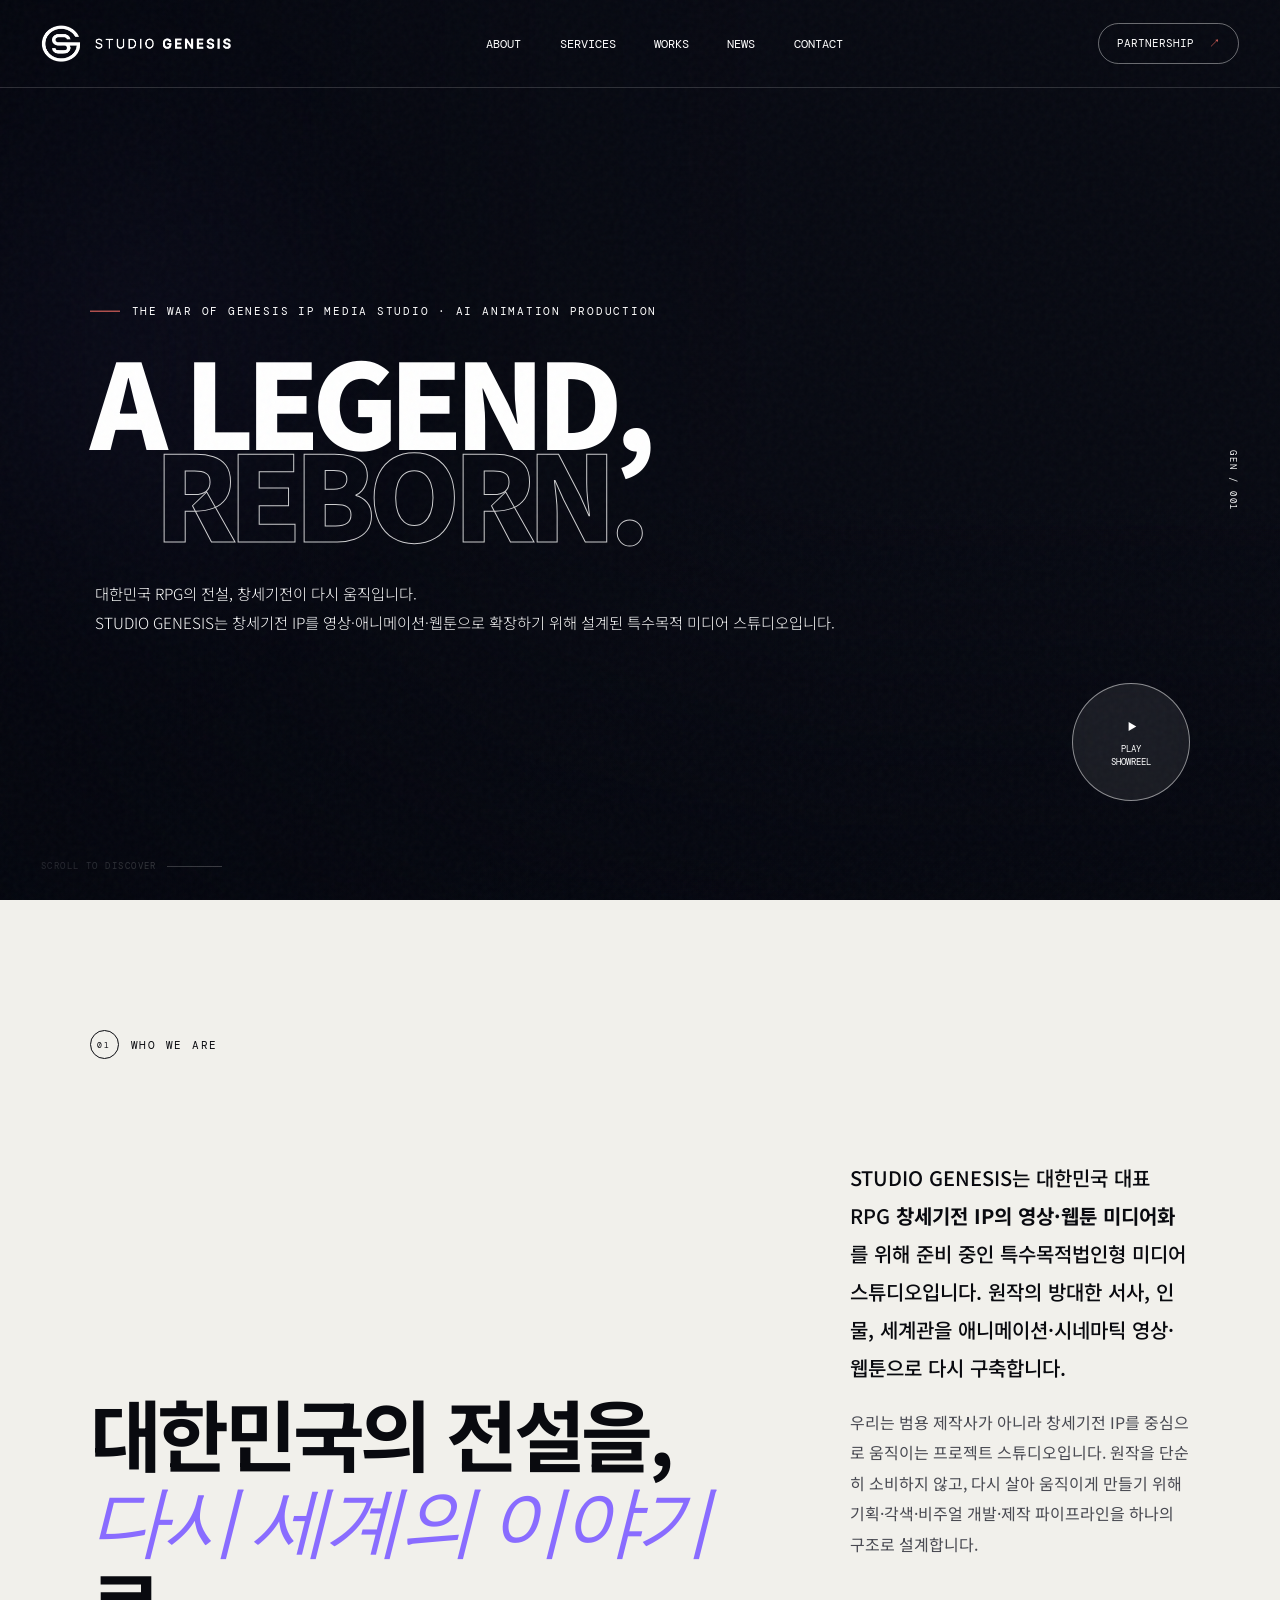
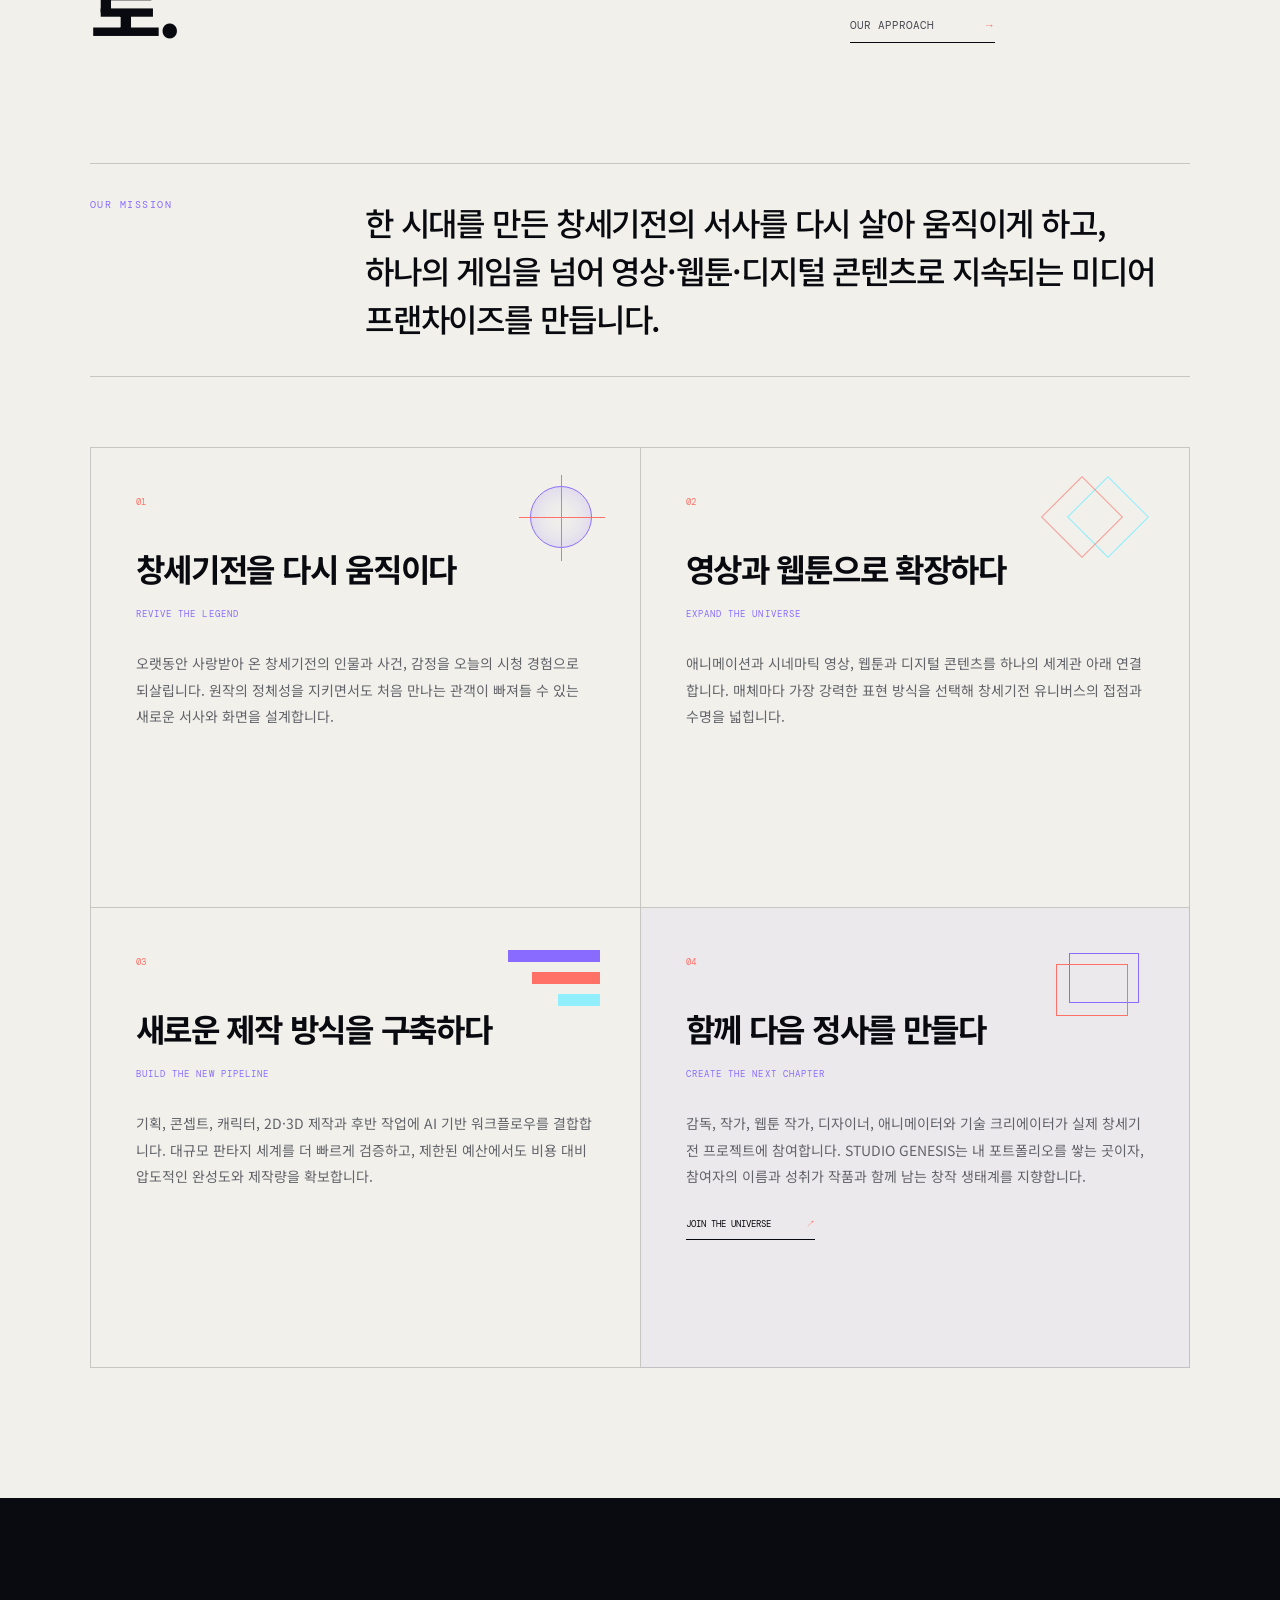
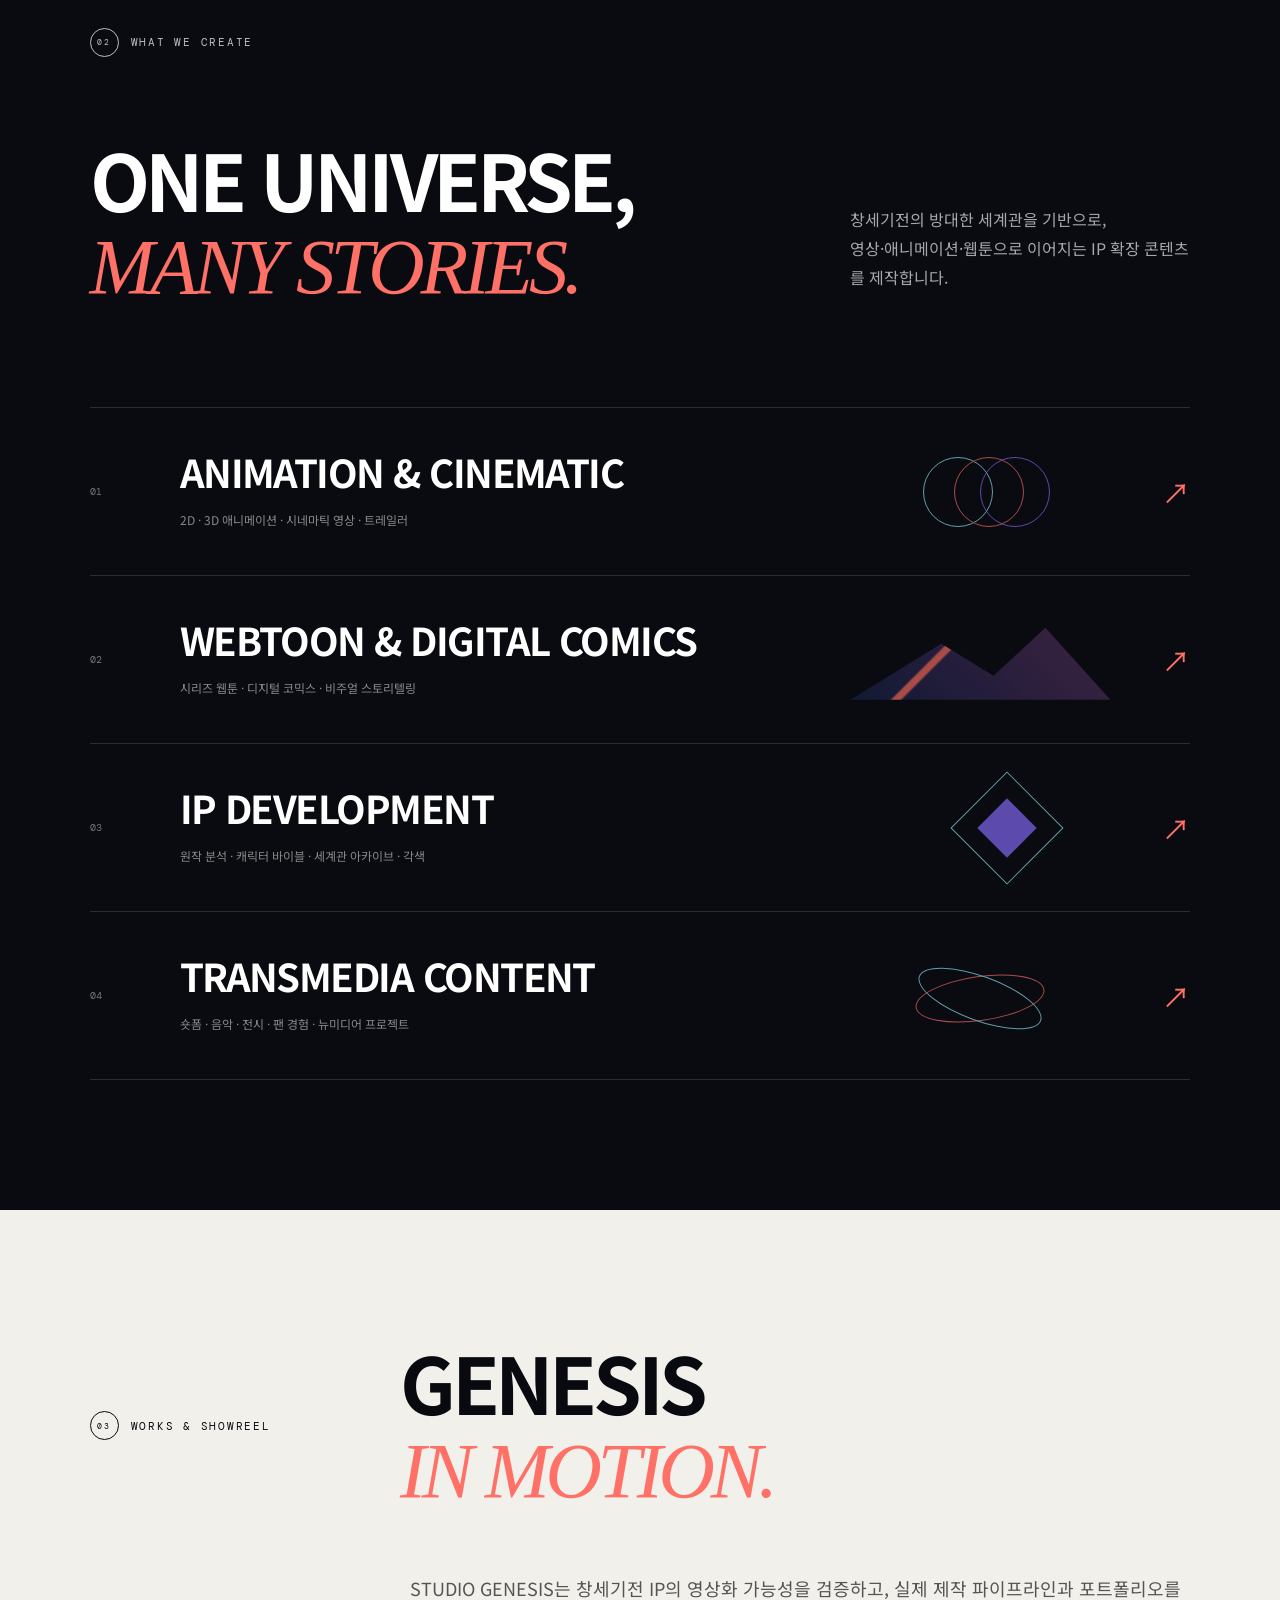
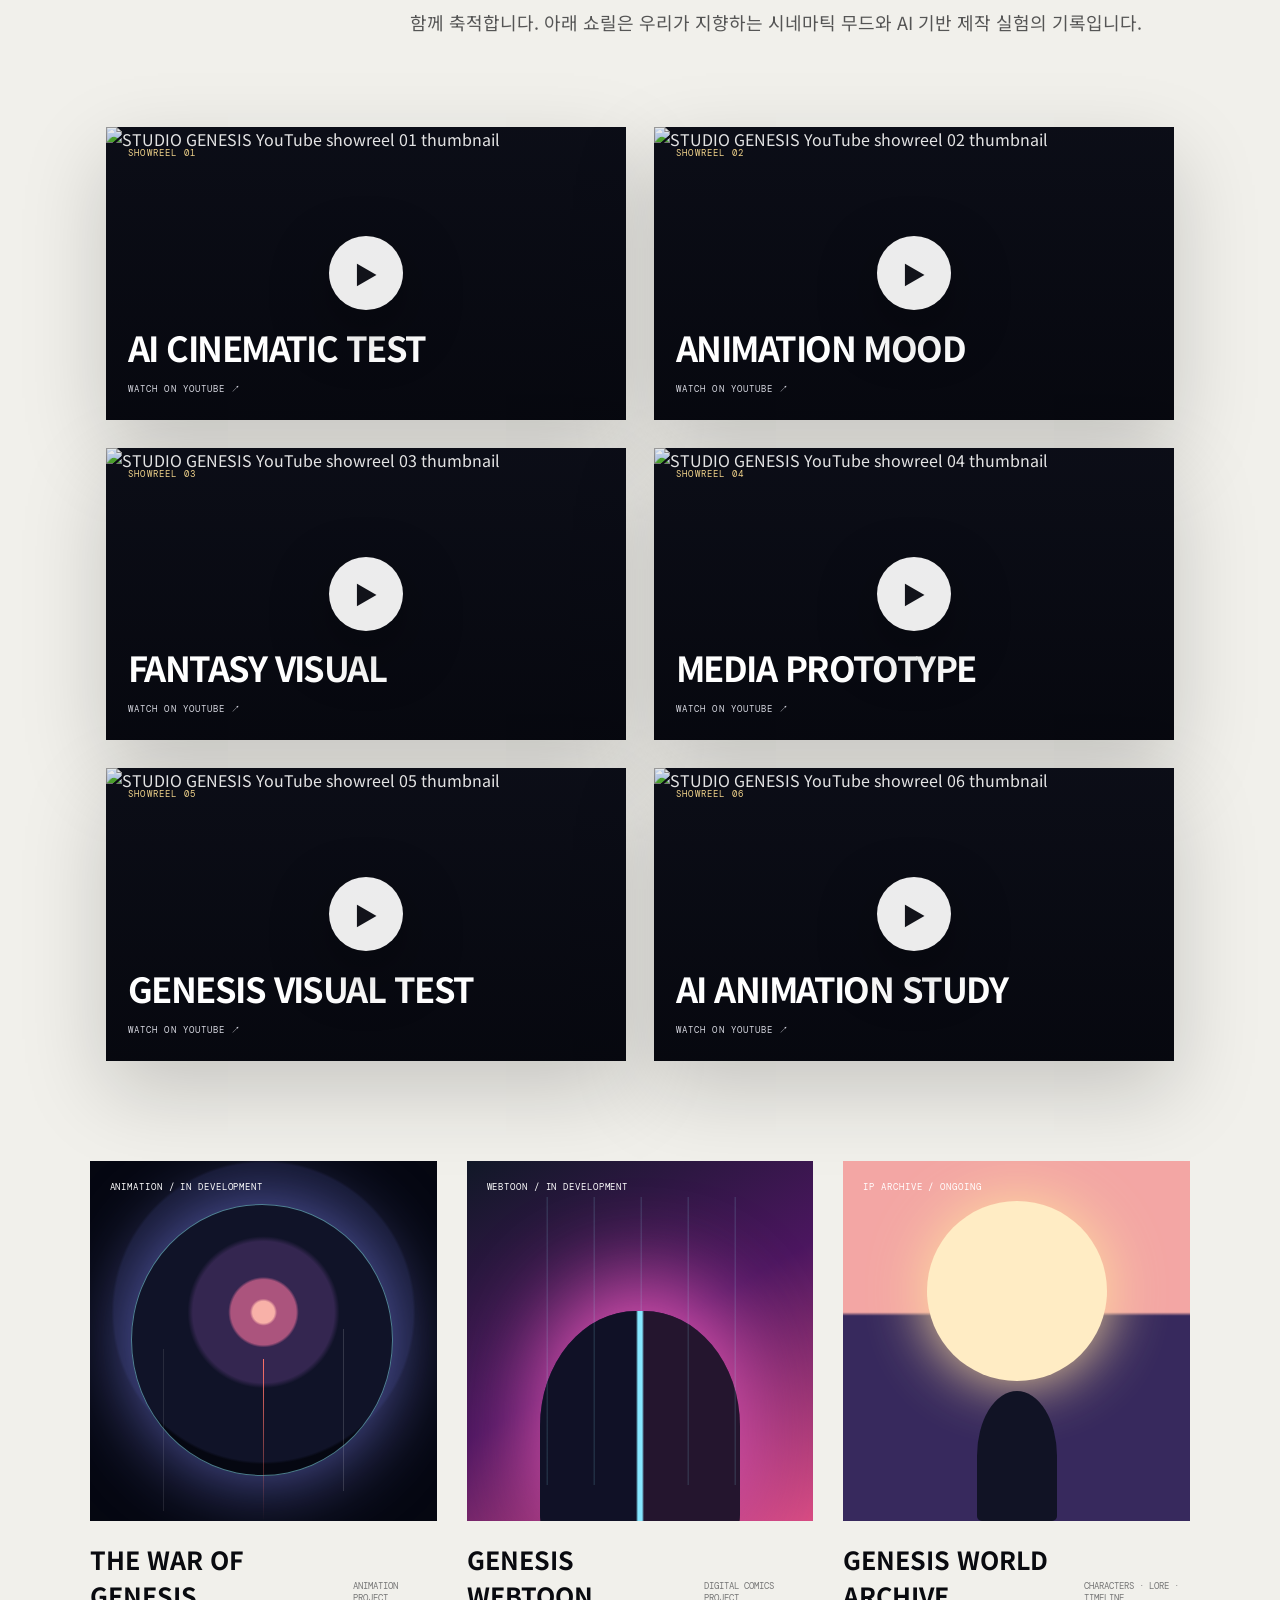
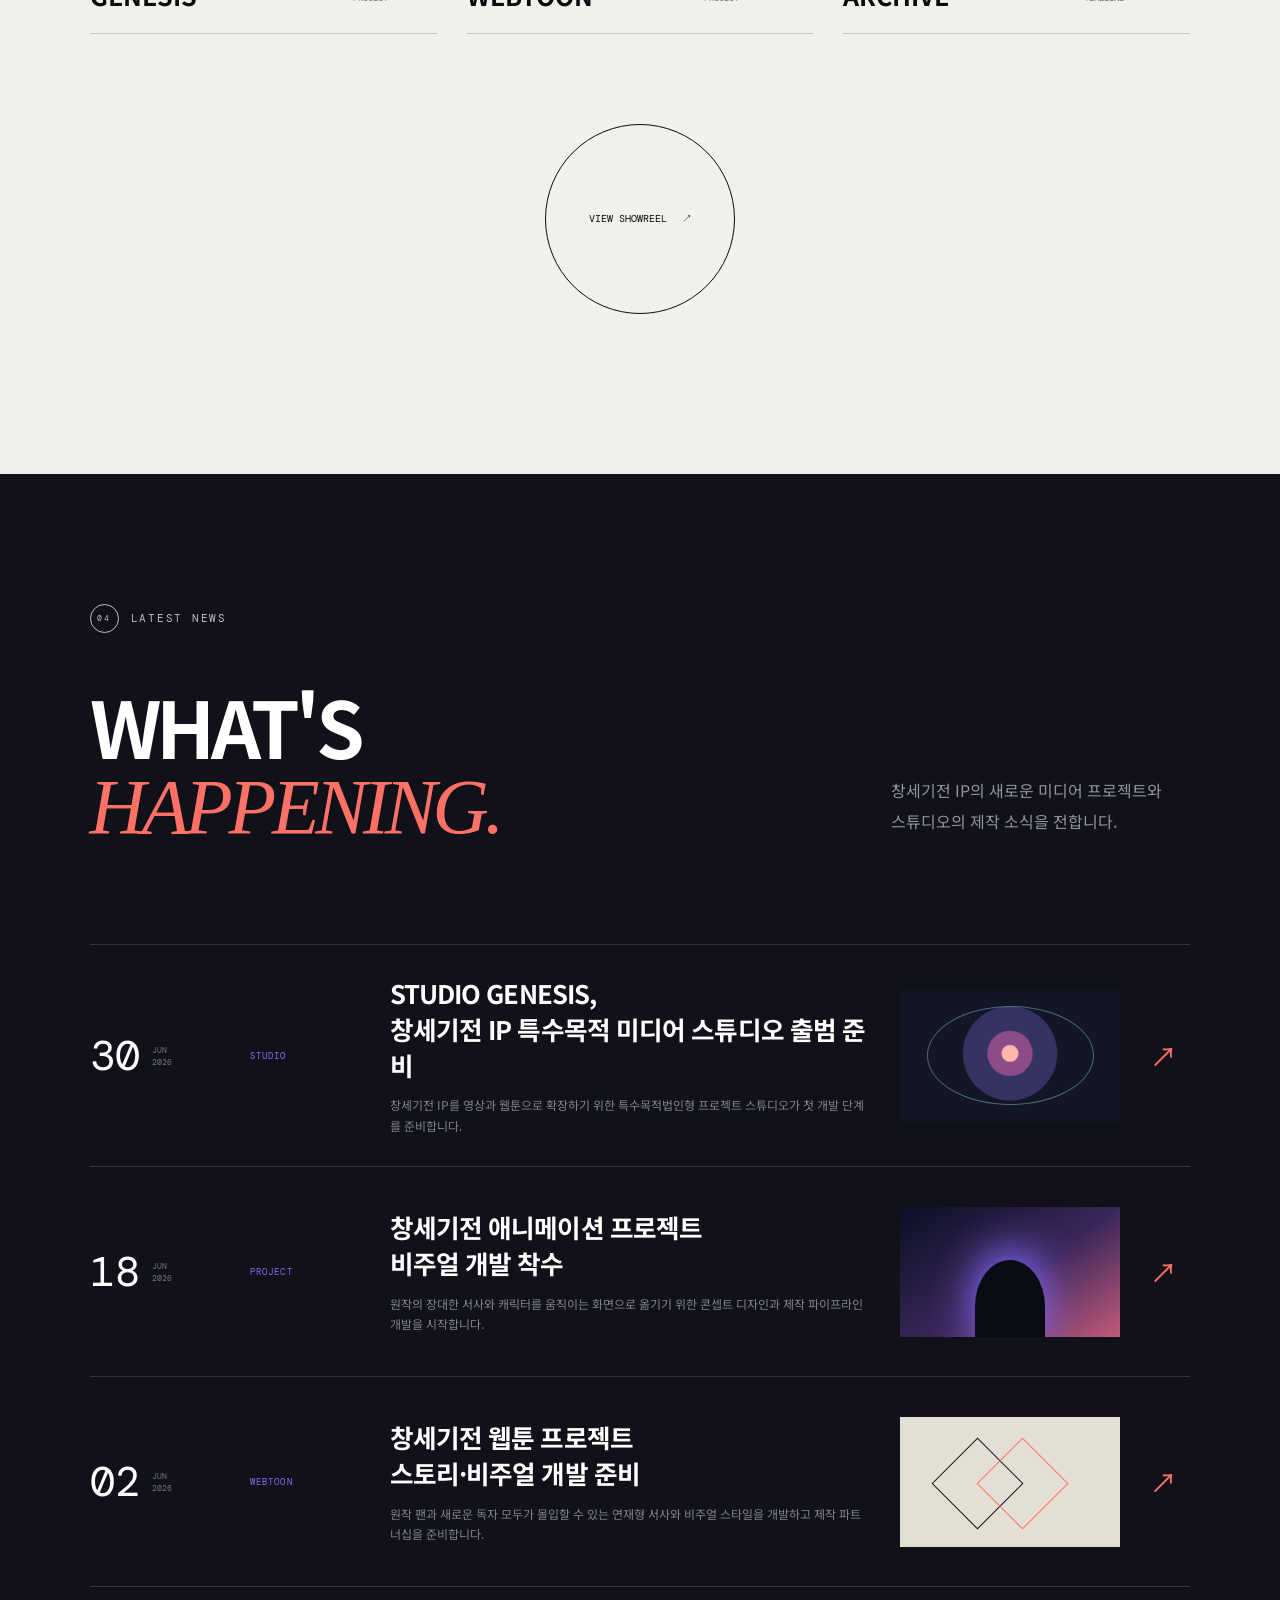
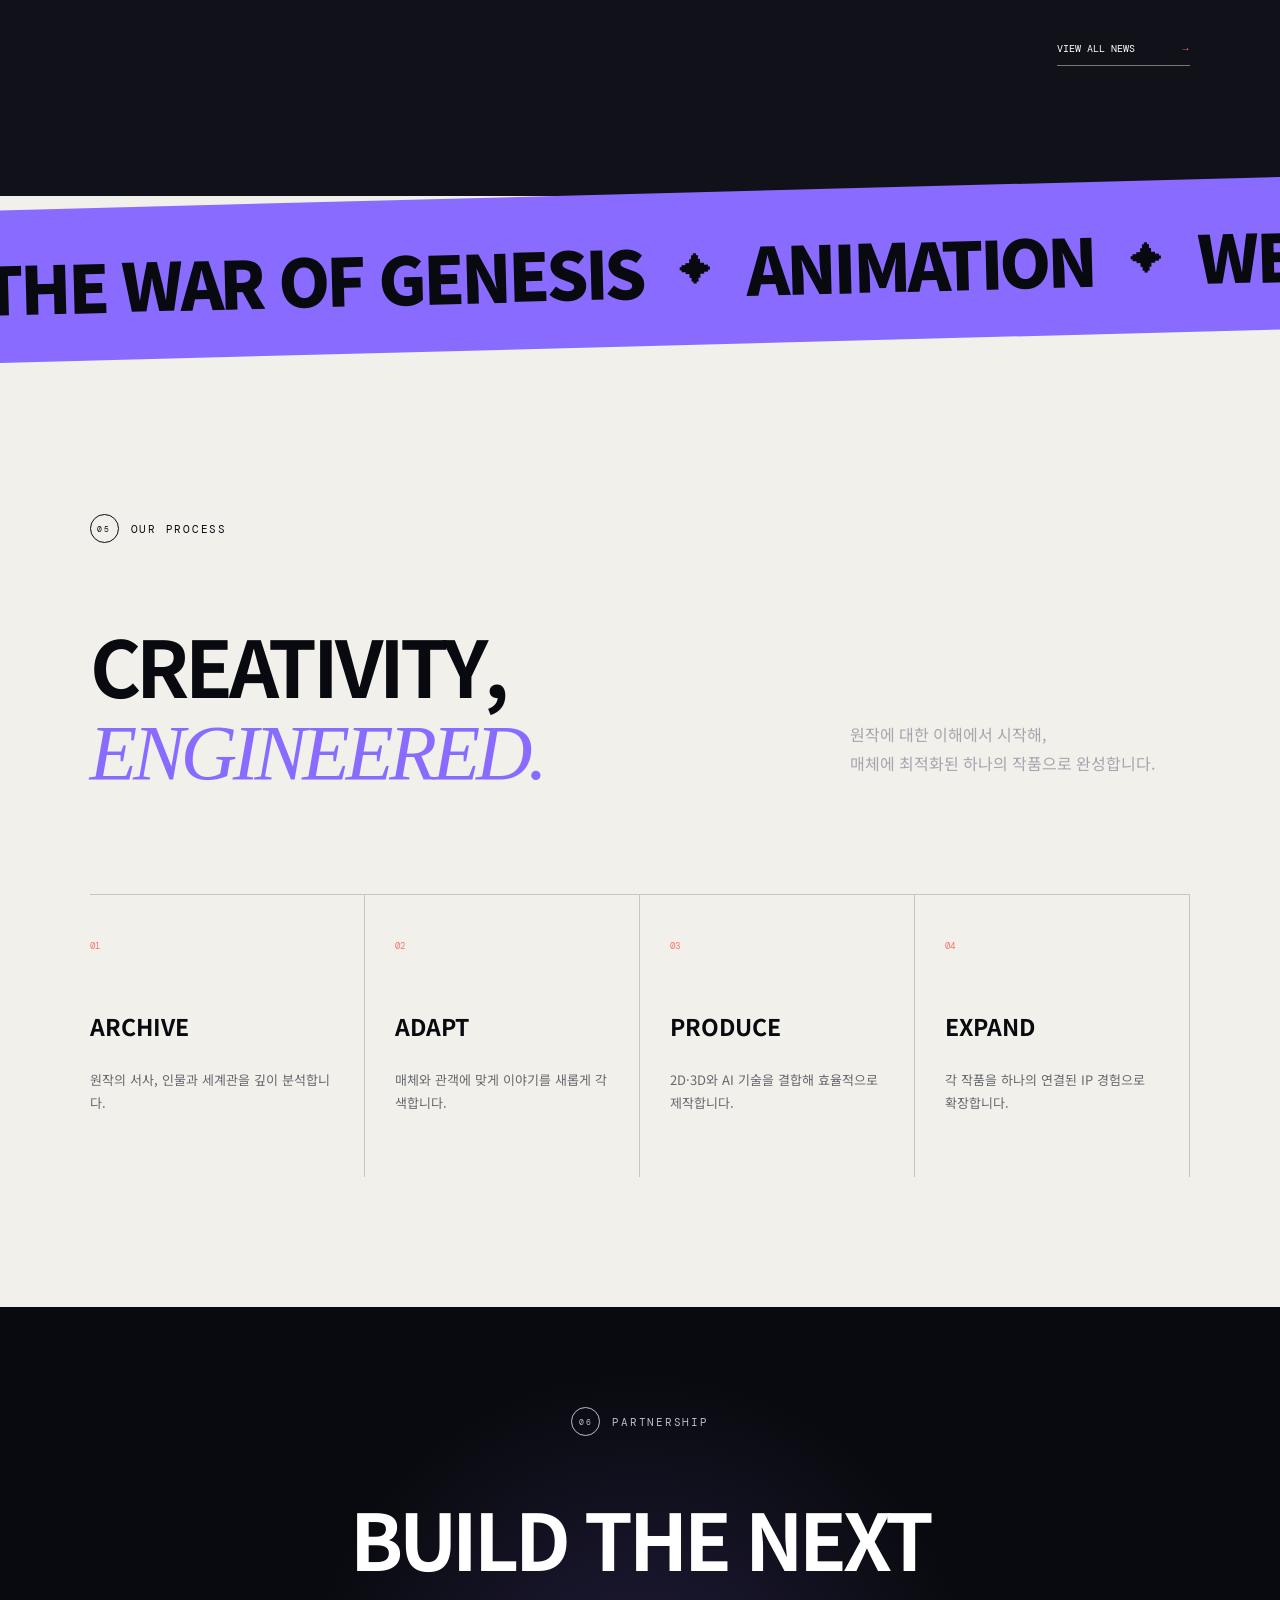
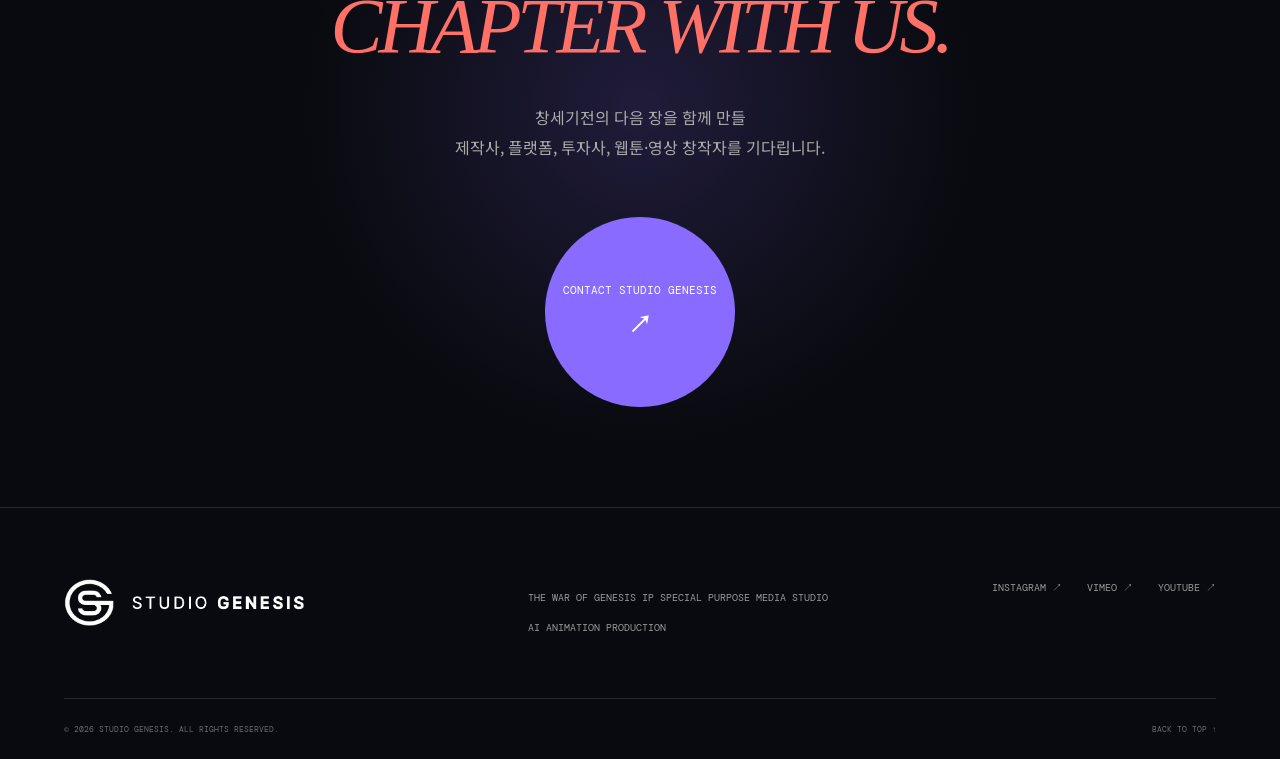
==== commit 63d164da: "Add two YouTube showreel videos" ====
--- a/index.html
+++ b/index.html
@@ -175,7 +175,7 @@
         <p>STUDIO GENESIS는 창세기전 IP의 영상화 가능성을 검증하고, 실제 제작 파이프라인과 포트폴리오를 함께 축적합니다. 아래 쇼릴은 우리가 지향하는 시네마틱 무드와 AI 기반 제작 실험의 기록입니다.</p>
       </div>
 
-      <div class="youtube-reel reveal" aria-label="STUDIO GENESIS 유튜브 포트폴리오 영상 4개">
+      <div class="youtube-reel reveal" aria-label="STUDIO GENESIS 유튜브 포트폴리오 영상 6개">
         <div class="youtube-track">
           <a class="youtube-card" href="https://www.youtube.com/watch?v=_QBhp-vLwTA" target="_blank" rel="noopener" aria-label="YouTube showreel 01 새 창에서 보기">
             <img src="https://img.youtube.com/vi/_QBhp-vLwTA/hqdefault.jpg" alt="STUDIO GENESIS YouTube showreel 01 thumbnail" loading="lazy">
@@ -199,6 +199,18 @@
             <img src="https://img.youtube.com/vi/iIfhUteSJUs/hqdefault.jpg" alt="STUDIO GENESIS YouTube showreel 04 thumbnail" loading="lazy">
             <span class="youtube-tag">SHOWREEL 04</span>
             <strong>MEDIA PROTOTYPE</strong>
+            <small>WATCH ON YOUTUBE ↗</small>
+          </a>
+          <a class="youtube-card" href="https://youtu.be/kXUymm7RdJs?si=yl3_FsjF2xq-q1-o" target="_blank" rel="noopener" aria-label="YouTube showreel 05 새 창에서 보기">
+            <img src="https://img.youtube.com/vi/kXUymm7RdJs/hqdefault.jpg" alt="STUDIO GENESIS YouTube showreel 05 thumbnail" loading="lazy">
+            <span class="youtube-tag">SHOWREEL 05</span>
+            <strong>GENESIS VISUAL TEST</strong>
+            <small>WATCH ON YOUTUBE ↗</small>
+          </a>
+          <a class="youtube-card" href="https://youtu.be/1ImJpCzvass?si=ic7QbNINjjjpgANB" target="_blank" rel="noopener" aria-label="YouTube showreel 06 새 창에서 보기">
+            <img src="https://img.youtube.com/vi/1ImJpCzvass/hqdefault.jpg" alt="STUDIO GENESIS YouTube showreel 06 thumbnail" loading="lazy">
+            <span class="youtube-tag">SHOWREEL 06</span>
+            <strong>AI ANIMATION STUDY</strong>
             <small>WATCH ON YOUTUBE ↗</small>
           </a>
         </div>
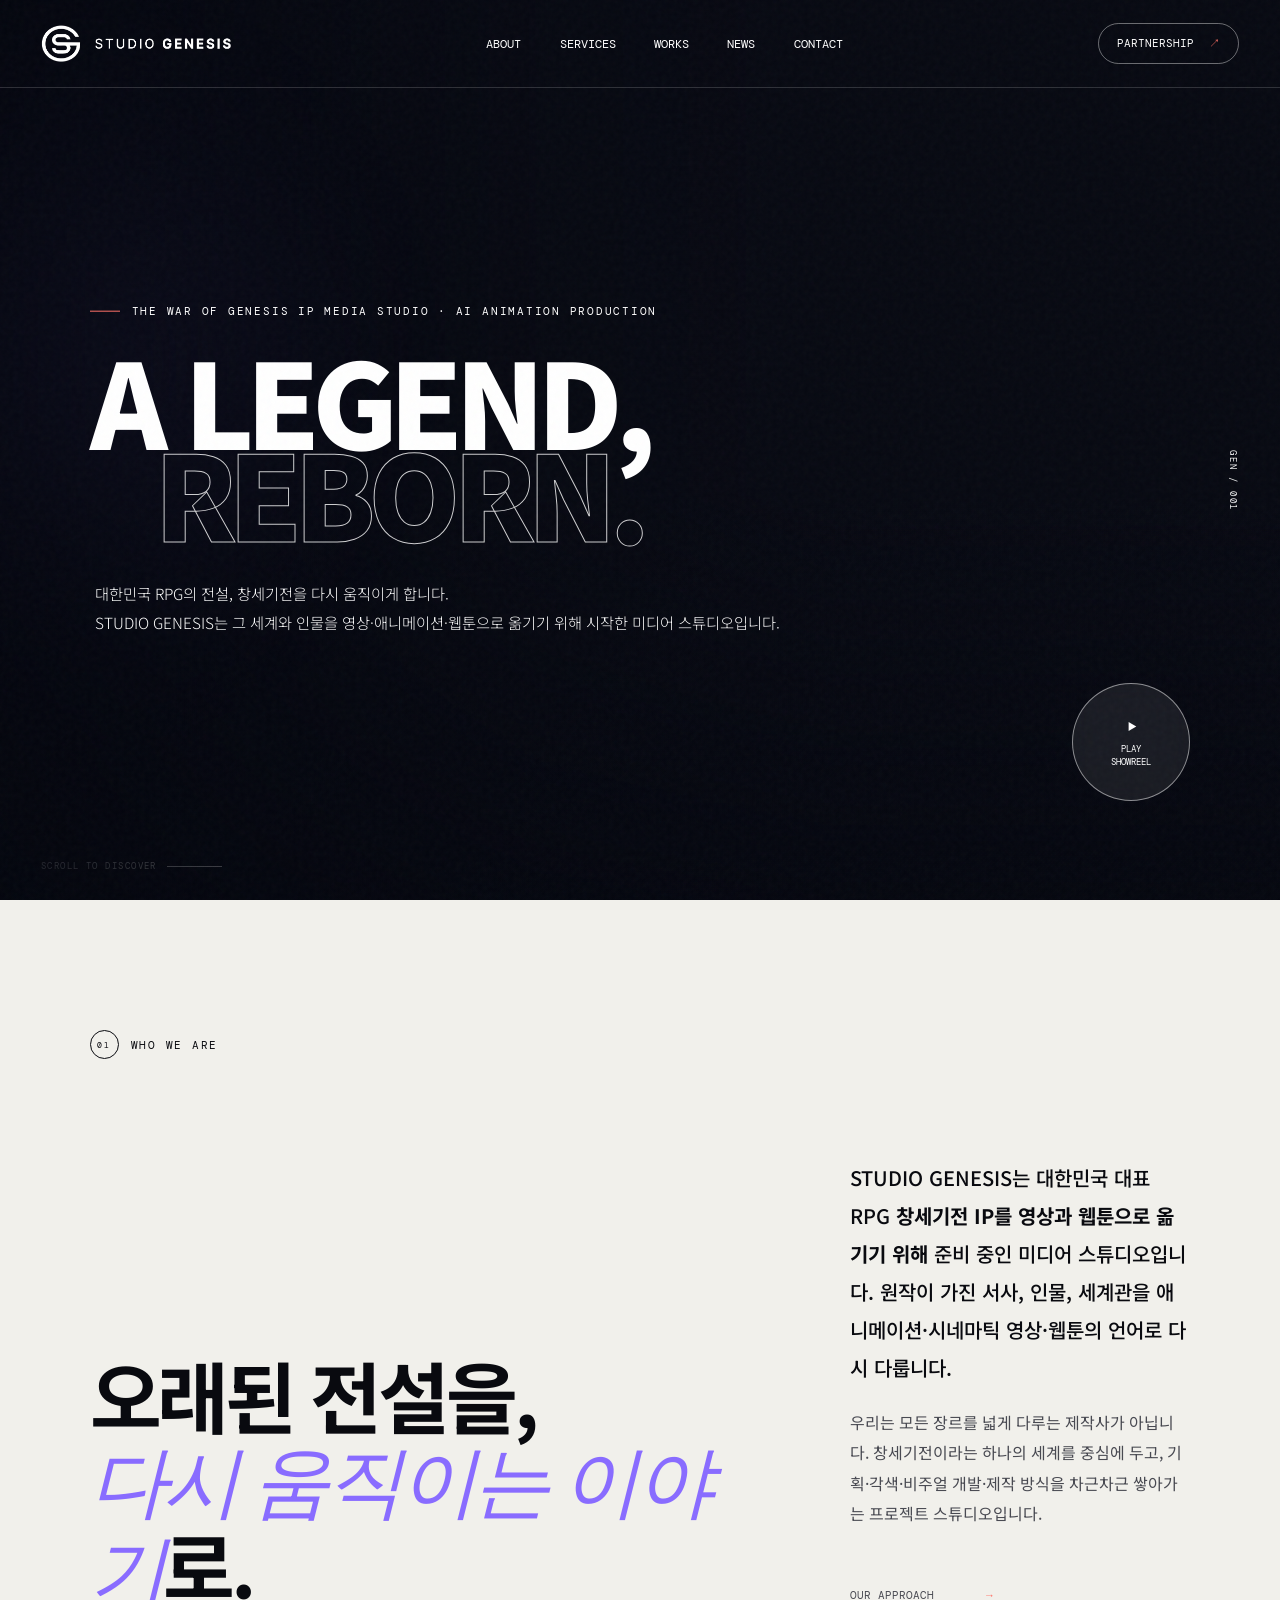
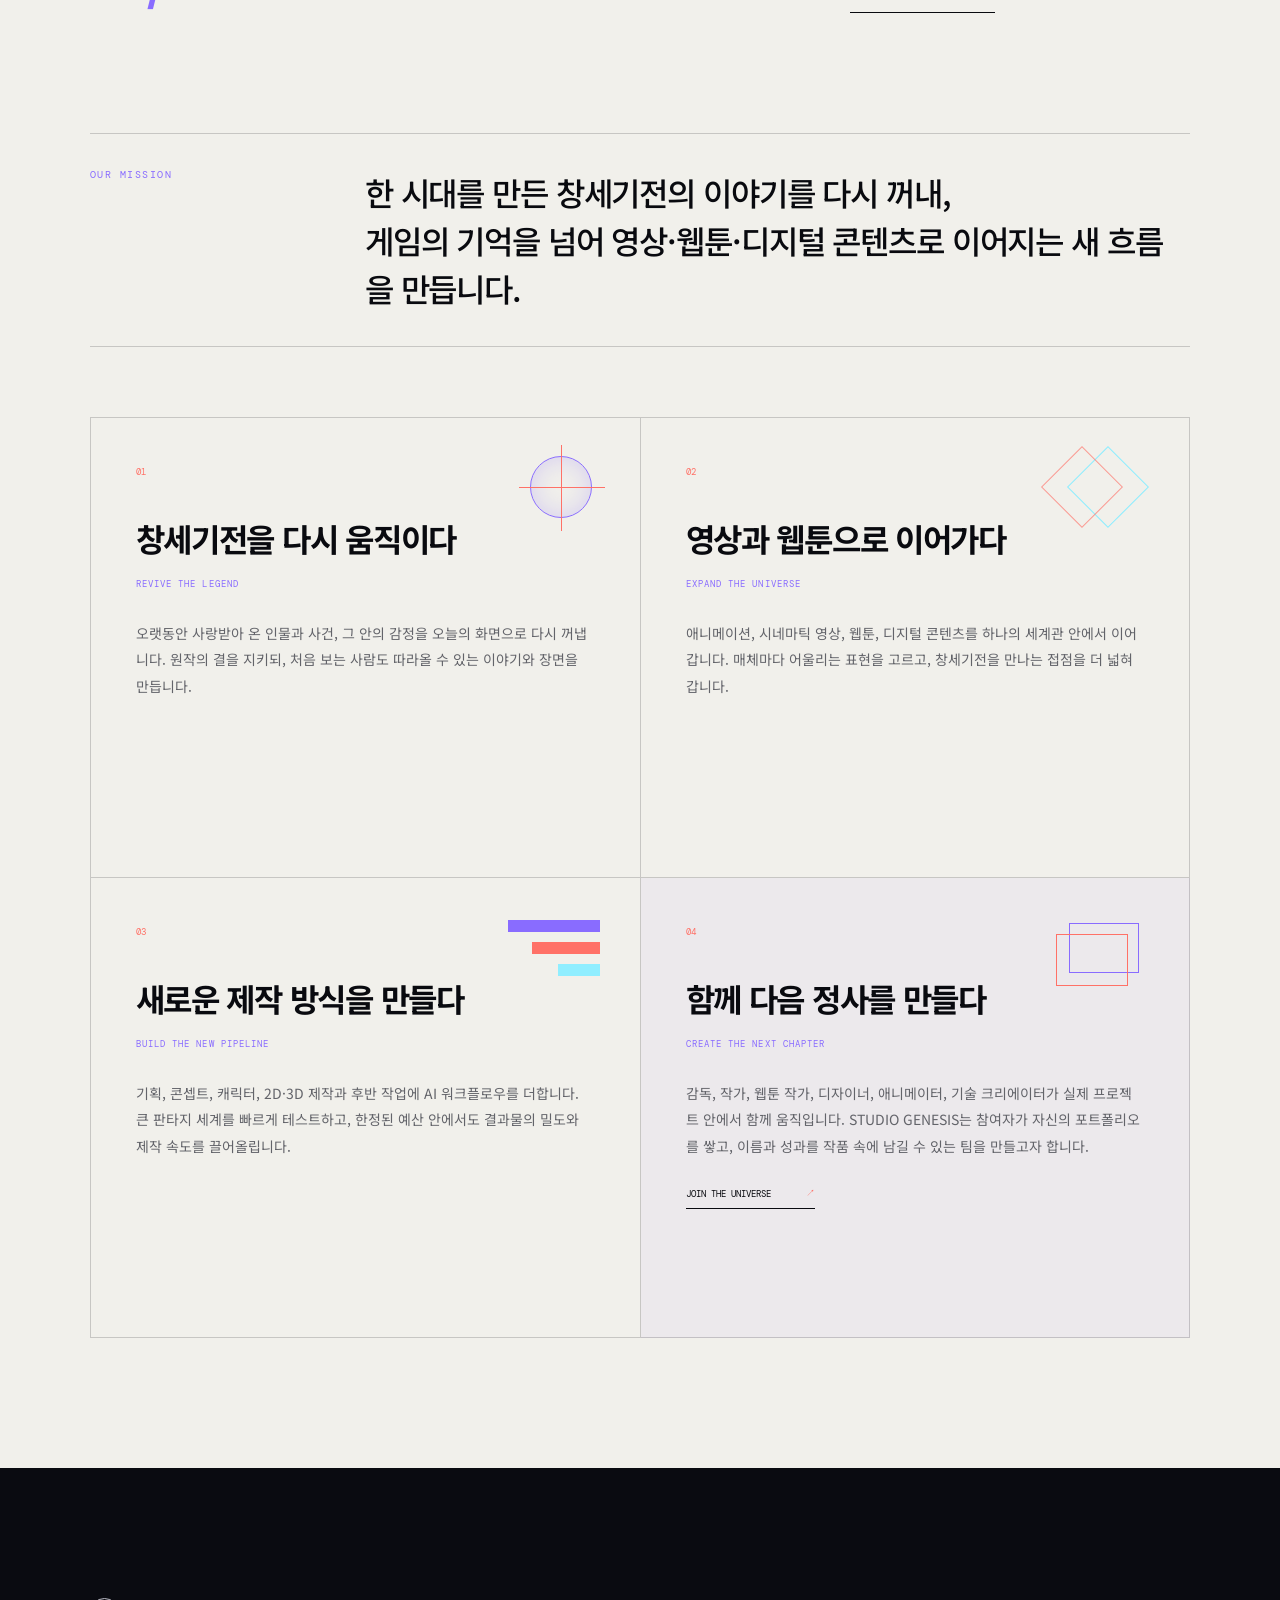
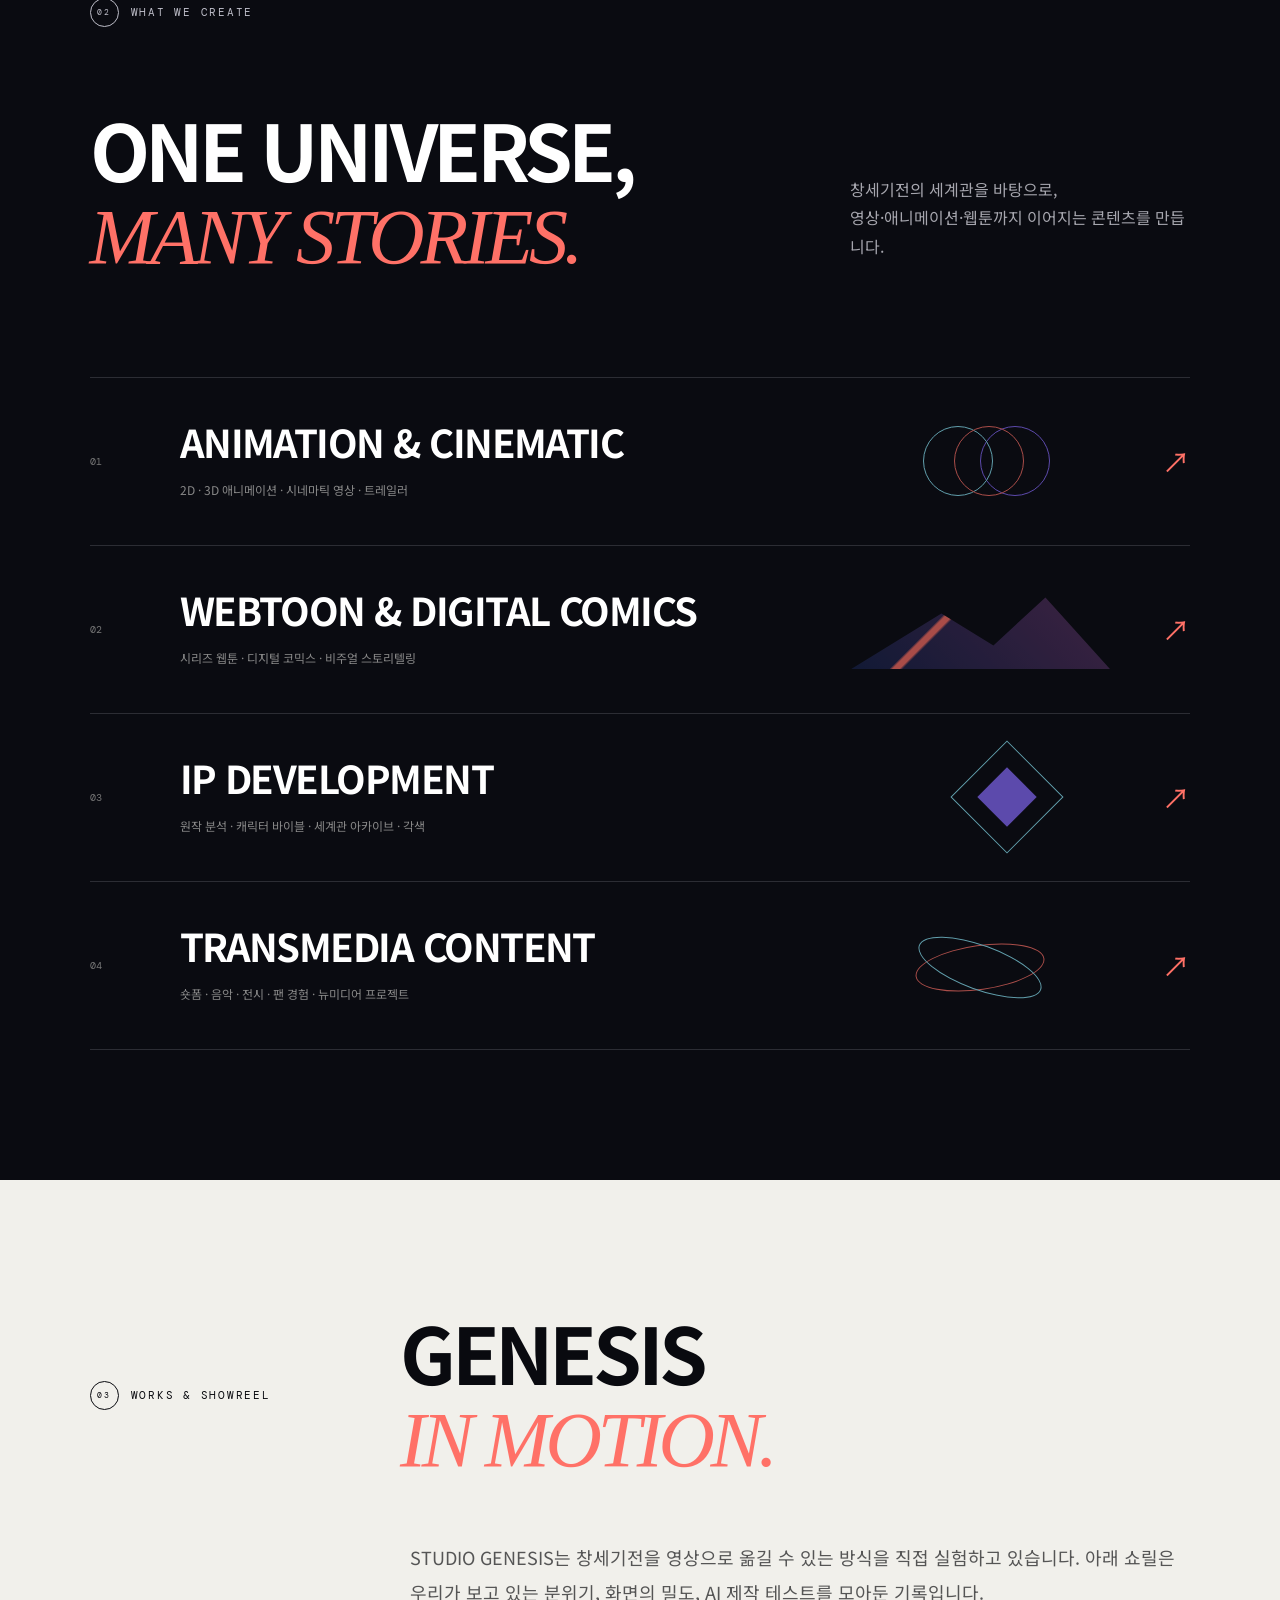
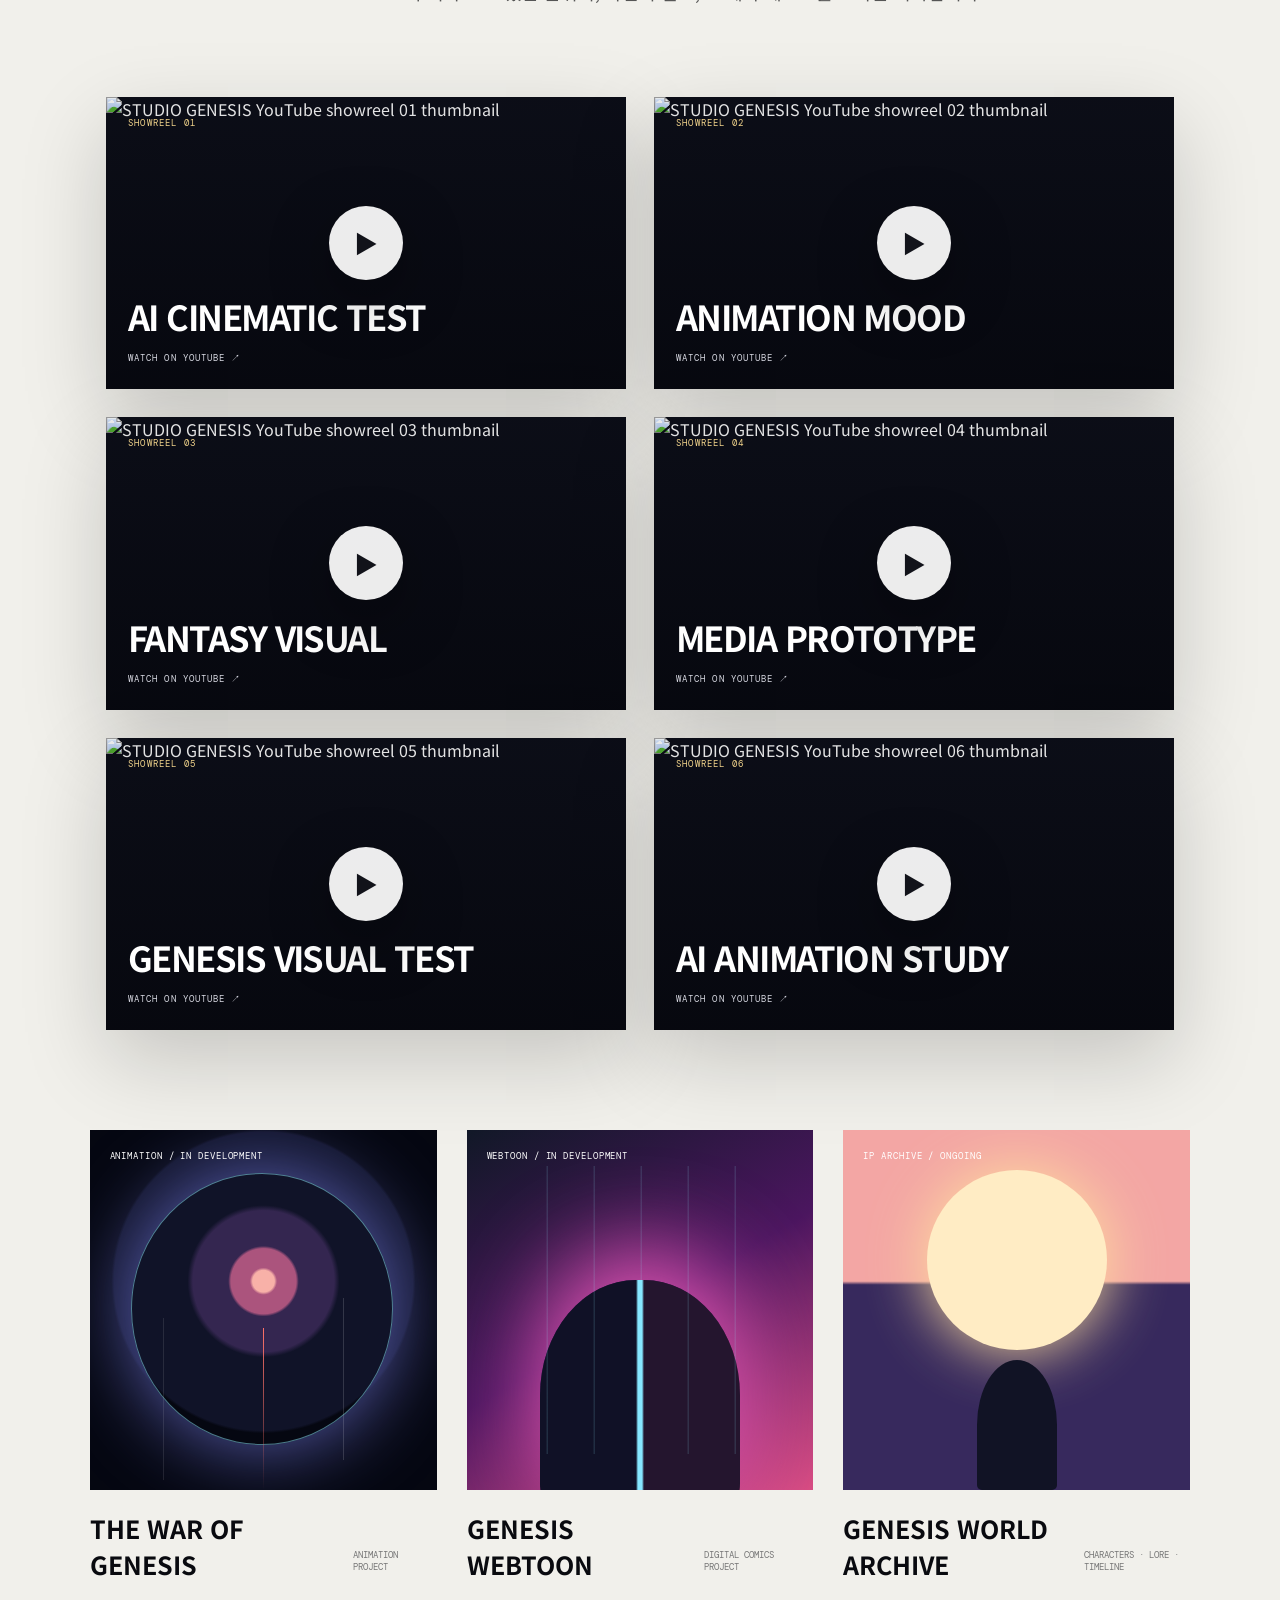
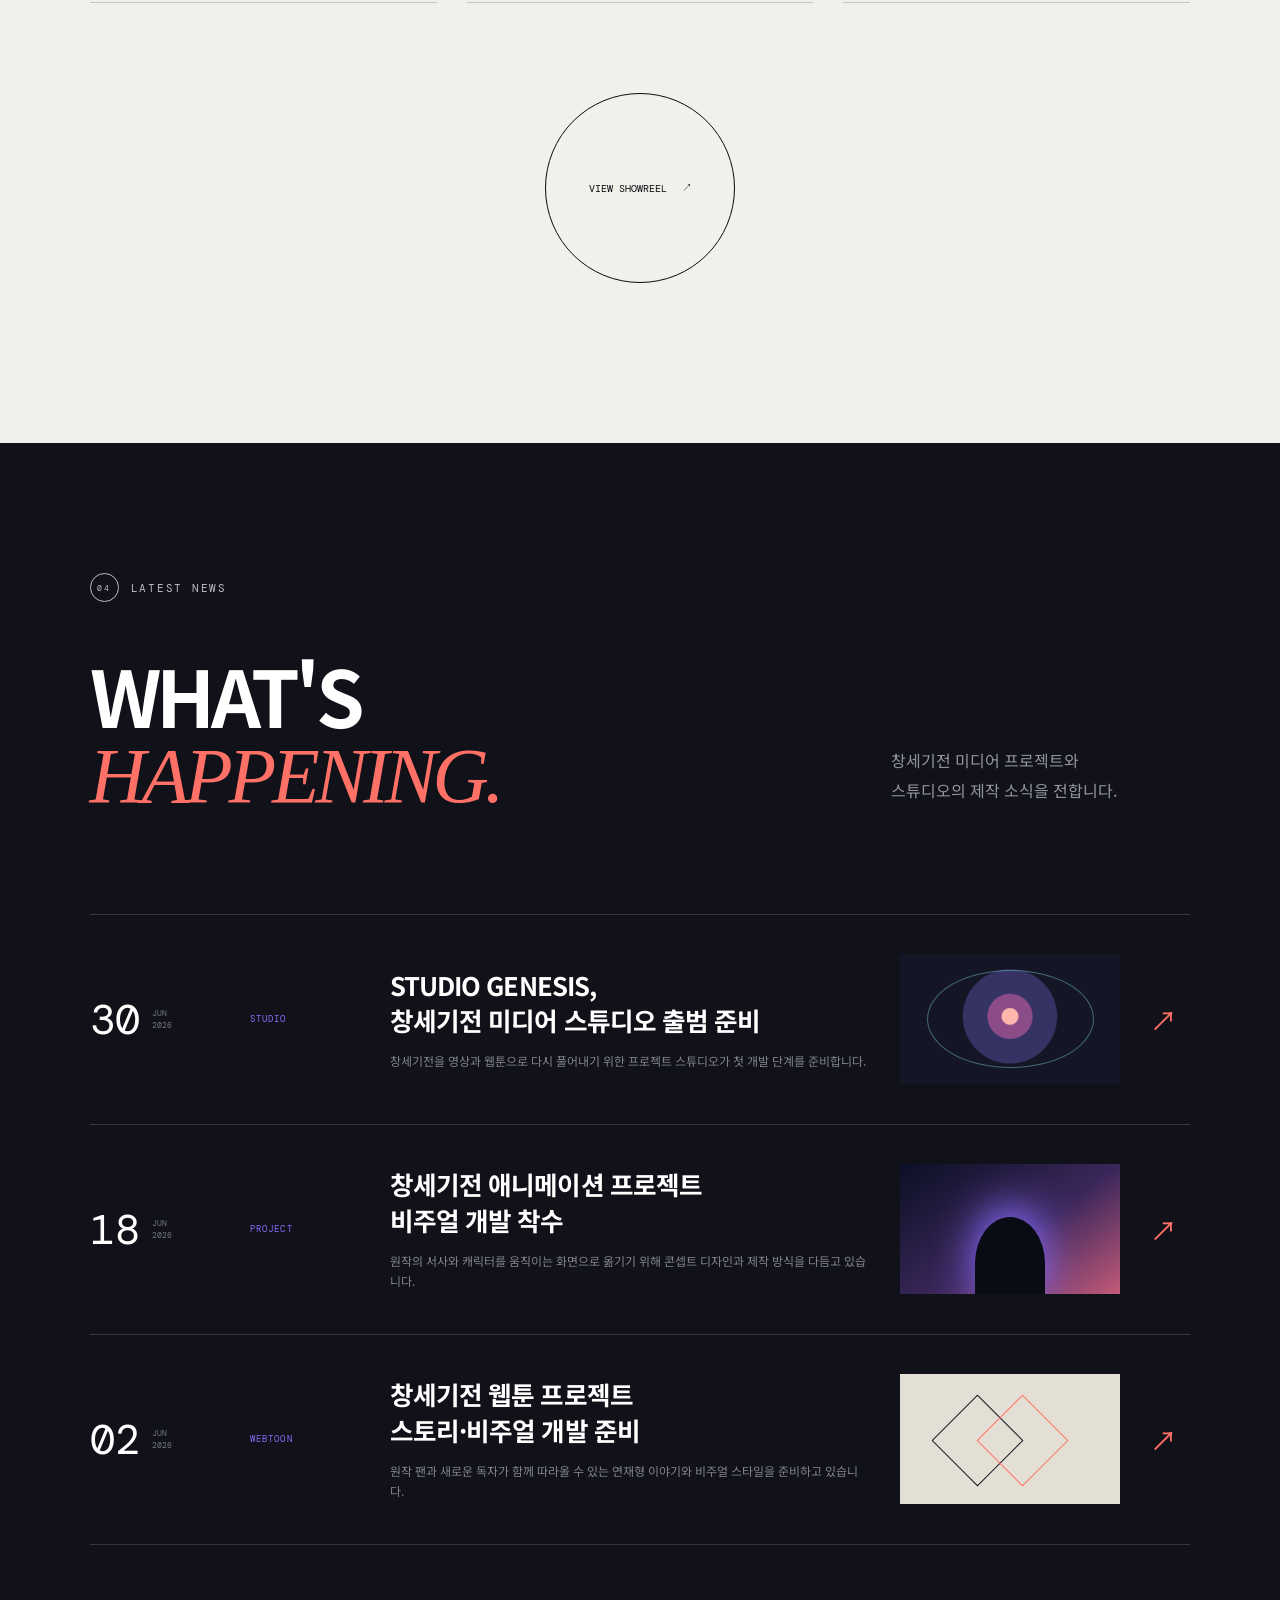
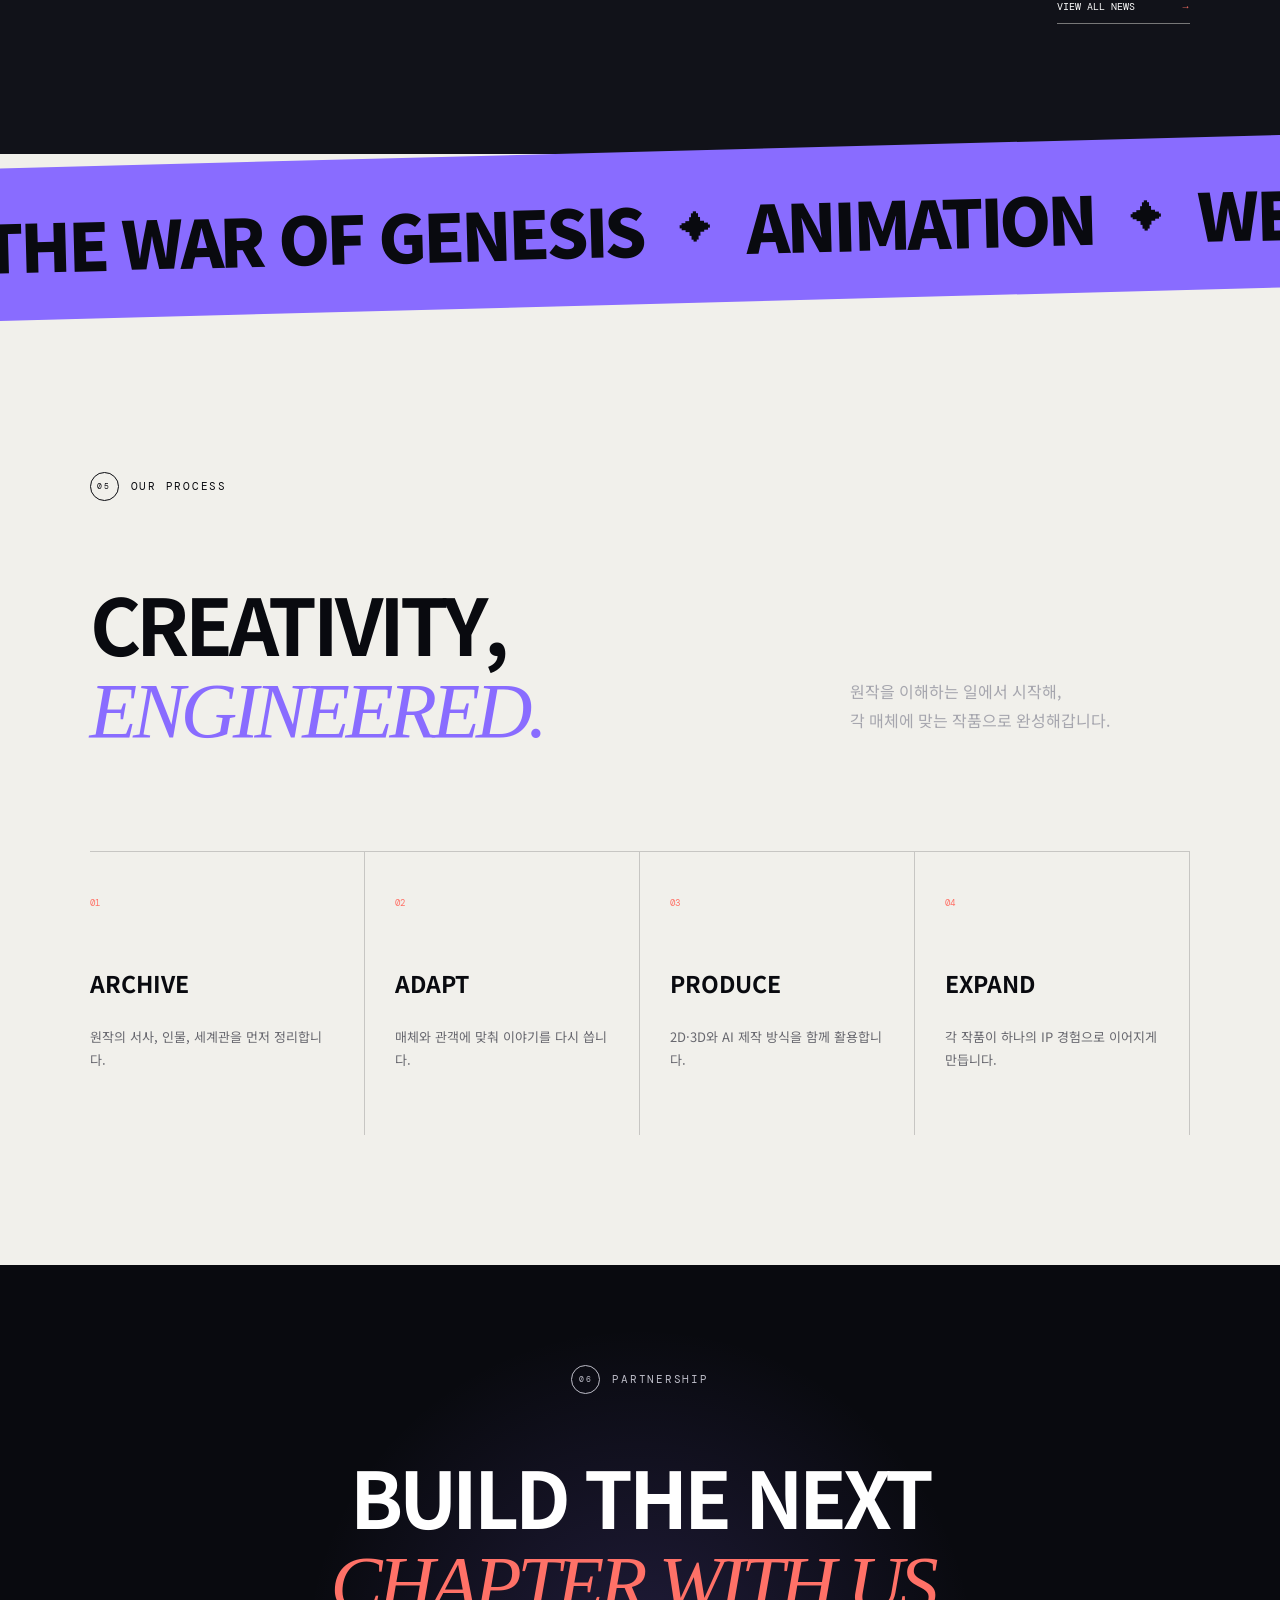
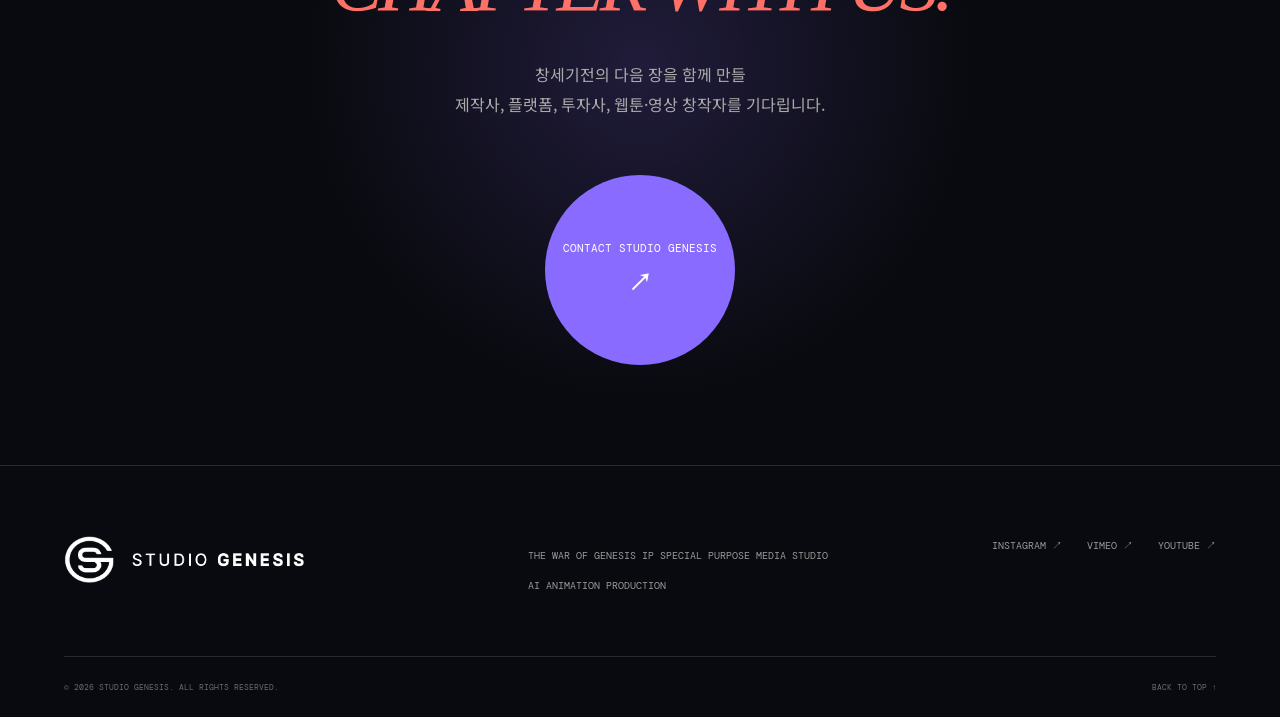
==== commit ef0060c4: "Humanize Korean homepage copy" ====
--- a/index.html
+++ b/index.html
@@ -3,18 +3,18 @@
 <head>
   <meta charset="UTF-8">
   <meta name="viewport" content="width=device-width, initial-scale=1.0">
-  <meta name="description" content="STUDIO GENESIS — 창세기전 IP를 영상, 애니메이션, 웹툰으로 확장하는 특수목적법인형 미디어 스튜디오">
+  <meta name="description" content="STUDIO GENESIS — 창세기전 IP를 영상, 애니메이션, 웹툰으로 다시 풀어내는 미디어 스튜디오">
   <meta name="theme-color" content="#090a0f">
   <link rel="icon" type="image/png" href="[data-uri]">
   <meta property="og:type" content="website">
   <meta property="og:locale" content="ko_KR">
   <meta property="og:site_name" content="STUDIO GENESIS">
   <meta property="og:title" content="STUDIO GENESIS — The War of Genesis IP Media Studio">
-  <meta property="og:description" content="창세기전 IP를 기반으로 영상, 애니메이션, 웹툰을 개발하는 특수목적 미디어 스튜디오입니다.">
+  <meta property="og:description" content="창세기전의 세계와 인물을 영상, 애니메이션, 웹툰으로 다시 움직이게 하는 미디어 스튜디오입니다.">
   <meta property="og:image" content="assets/assets/genesis-hero.svg">
   <meta name="twitter:card" content="summary_large_image">
   <meta name="twitter:title" content="STUDIO GENESIS — The War of Genesis IP Media Studio">
-  <meta name="twitter:description" content="창세기전 IP를 영상, 애니메이션, 웹툰으로 확장하는 특수목적법인형 미디어 스튜디오">
+  <meta name="twitter:description" content="창세기전의 세계와 인물을 영상, 애니메이션, 웹툰으로 다시 움직이게 하는 미디어 스튜디오">
   <meta name="twitter:image" content="assets/assets/genesis-hero.svg">
   <title>STUDIO GENESIS — 창세기전 IP 미디어 스튜디오</title>
   <link rel="preconnect" href="https://fonts.googleapis.com">
@@ -72,7 +72,7 @@
           <span class="line">A LEGEND,</span>
           <span class="line outline">REBORN.</span>
         </h1>
-        <p class="reveal">대한민국 RPG의 전설, 창세기전이 다시 움직입니다.<br>STUDIO GENESIS는 창세기전 IP를 영상·애니메이션·웹툰으로 확장하기 위해 설계된 특수목적 미디어 스튜디오입니다.</p>
+        <p class="reveal">대한민국 RPG의 전설, 창세기전을 다시 움직이게 합니다.<br>STUDIO GENESIS는 그 세계와 인물을 영상·애니메이션·웹툰으로 옮기기 위해 시작한 미디어 스튜디오입니다.</p>
       </div>
       <button class="play-button" aria-label="쇼릴 재생">
         <svg viewBox="0 0 24 24" aria-hidden="true"><path d="M9 7.4 17 12l-8 4.6z"></path></svg>
@@ -85,17 +85,17 @@
     <section class="intro section" id="about">
       <div class="section-label reveal"><span>01</span> WHO WE ARE</div>
       <div class="intro-grid">
-        <h2 class="reveal">대한민국의 전설을,<br><em>다시 세계의 이야기</em>로.</h2>
+        <h2 class="reveal">오래된 전설을,<br><em>다시 움직이는 이야기</em>로.</h2>
         <div class="intro-copy reveal">
-          <p>STUDIO GENESIS는 대한민국 대표 RPG <strong>창세기전 IP의 영상·웹툰 미디어화</strong>를 위해 준비 중인 특수목적법인형 미디어 스튜디오입니다. 원작의 방대한 서사, 인물, 세계관을 애니메이션·시네마틱 영상·웹툰으로 다시 구축합니다.</p>
-          <p>우리는 범용 제작사가 아니라 창세기전 IP를 중심으로 움직이는 프로젝트 스튜디오입니다. 원작을 단순히 소비하지 않고, 다시 살아 움직이게 만들기 위해 기획·각색·비주얼 개발·제작 파이프라인을 하나의 구조로 설계합니다.</p>
+          <p>STUDIO GENESIS는 대한민국 대표 RPG <strong>창세기전 IP를 영상과 웹툰으로 옮기기 위해</strong> 준비 중인 미디어 스튜디오입니다. 원작이 가진 서사, 인물, 세계관을 애니메이션·시네마틱 영상·웹툰의 언어로 다시 다룹니다.</p>
+          <p>우리는 모든 장르를 넓게 다루는 제작사가 아닙니다. 창세기전이라는 하나의 세계를 중심에 두고, 기획·각색·비주얼 개발·제작 방식을 차근차근 쌓아가는 프로젝트 스튜디오입니다.</p>
           <a class="text-link" href="#services">OUR APPROACH <span>→</span></a>
         </div>
       </div>
 
       <div class="genesis-statement reveal">
         <span>OUR MISSION</span>
-        <p>한 시대를 만든 창세기전의 서사를 다시 살아 움직이게 하고,<br>하나의 게임을 넘어 영상·웹툰·디지털 콘텐츠로 지속되는 미디어 프랜차이즈를 만듭니다.</p>
+        <p>한 시대를 만든 창세기전의 이야기를 다시 꺼내,<br>게임의 기억을 넘어 영상·웹툰·디지털 콘텐츠로 이어지는 새 흐름을 만듭니다.</p>
       </div>
 
       <div class="vision-grid">
@@ -104,28 +104,28 @@
           <div class="vision-symbol revive-symbol" aria-hidden="true"><i></i></div>
           <h3>창세기전을 다시 움직이다</h3>
           <strong>REVIVE THE LEGEND</strong>
-          <p>오랫동안 사랑받아 온 창세기전의 인물과 사건, 감정을 오늘의 시청 경험으로 되살립니다. 원작의 정체성을 지키면서도 처음 만나는 관객이 빠져들 수 있는 새로운 서사와 화면을 설계합니다.</p>
+          <p>오랫동안 사랑받아 온 인물과 사건, 그 안의 감정을 오늘의 화면으로 다시 꺼냅니다. 원작의 결을 지키되, 처음 보는 사람도 따라올 수 있는 이야기와 장면을 만듭니다.</p>
         </article>
         <article class="vision-card reveal">
           <span class="vision-no">02</span>
           <div class="vision-symbol pioneer-symbol" aria-hidden="true"><i></i><i></i></div>
-          <h3>영상과 웹툰으로 확장하다</h3>
+          <h3>영상과 웹툰으로 이어가다</h3>
           <strong>EXPAND THE UNIVERSE</strong>
-          <p>애니메이션과 시네마틱 영상, 웹툰과 디지털 콘텐츠를 하나의 세계관 아래 연결합니다. 매체마다 가장 강력한 표현 방식을 선택해 창세기전 유니버스의 접점과 수명을 넓힙니다.</p>
+          <p>애니메이션, 시네마틱 영상, 웹툰, 디지털 콘텐츠를 하나의 세계관 안에서 이어갑니다. 매체마다 어울리는 표현을 고르고, 창세기전을 만나는 접점을 더 넓혀갑니다.</p>
         </article>
         <article class="vision-card reveal">
           <span class="vision-no">03</span>
           <div class="vision-symbol efficiency-symbol" aria-hidden="true"><i></i><i></i><i></i></div>
-          <h3>새로운 제작 방식을 구축하다</h3>
+          <h3>새로운 제작 방식을 만들다</h3>
           <strong>BUILD THE NEW PIPELINE</strong>
-          <p>기획, 콘셉트, 캐릭터, 2D·3D 제작과 후반 작업에 AI 기반 워크플로우를 결합합니다. 대규모 판타지 세계를 더 빠르게 검증하고, 제한된 예산에서도 비용 대비 압도적인 완성도와 제작량을 확보합니다.</p>
+          <p>기획, 콘셉트, 캐릭터, 2D·3D 제작과 후반 작업에 AI 워크플로우를 더합니다. 큰 판타지 세계를 빠르게 테스트하고, 한정된 예산 안에서도 결과물의 밀도와 제작 속도를 끌어올립니다.</p>
         </article>
         <article class="vision-card portfolio-card reveal">
           <span class="vision-no">04</span>
           <div class="vision-symbol portfolio-symbol" aria-hidden="true"><i></i></div>
           <h3>함께 다음 정사를 만들다</h3>
           <strong>CREATE THE NEXT CHAPTER</strong>
-          <p>감독, 작가, 웹툰 작가, 디자이너, 애니메이터와 기술 크리에이터가 실제 창세기전 프로젝트에 참여합니다. STUDIO GENESIS는 내 포트폴리오를 쌓는 곳이자, 참여자의 이름과 성취가 작품과 함께 남는 창작 생태계를 지향합니다.</p>
+          <p>감독, 작가, 웹툰 작가, 디자이너, 애니메이터, 기술 크리에이터가 실제 프로젝트 안에서 함께 움직입니다. STUDIO GENESIS는 참여자가 자신의 포트폴리오를 쌓고, 이름과 성과를 작품 속에 남길 수 있는 팀을 만들고자 합니다.</p>
           <a href="#contact">JOIN THE UNIVERSE <span>↗</span></a>
         </article>
       </div>
@@ -135,7 +135,7 @@
       <div class="section-label reveal light"><span>02</span> WHAT WE CREATE</div>
       <div class="services-head">
         <h2 class="reveal">ONE UNIVERSE,<br> <em>MANY STORIES.</em></h2>
-        <p class="reveal">창세기전의 방대한 세계관을 기반으로,<br>영상·애니메이션·웹툰으로 이어지는 IP 확장 콘텐츠를 제작합니다.</p>
+        <p class="reveal">창세기전의 세계관을 바탕으로,<br>영상·애니메이션·웹툰까지 이어지는 콘텐츠를 만듭니다.</p>
       </div>
       <div class="service-list">
         <article class="service-row reveal">
@@ -172,7 +172,7 @@
       </div>
 
       <div class="works-intro reveal">
-        <p>STUDIO GENESIS는 창세기전 IP의 영상화 가능성을 검증하고, 실제 제작 파이프라인과 포트폴리오를 함께 축적합니다. 아래 쇼릴은 우리가 지향하는 시네마틱 무드와 AI 기반 제작 실험의 기록입니다.</p>
+        <p>STUDIO GENESIS는 창세기전을 영상으로 옮길 수 있는 방식을 직접 실험하고 있습니다. 아래 쇼릴은 우리가 보고 있는 분위기, 화면의 밀도, AI 제작 테스트를 모아둔 기록입니다.</p>
       </div>
 
       <div class="youtube-reel reveal" aria-label="STUDIO GENESIS 유튜브 포트폴리오 영상 6개">
@@ -245,7 +245,7 @@
           <div class="section-label reveal light"><span>04</span> LATEST NEWS</div>
           <h2 class="reveal">WHAT'S<br><em>HAPPENING.</em></h2>
         </div>
-        <p class="reveal">창세기전 IP의 새로운 미디어 프로젝트와<br>스튜디오의 제작 소식을 전합니다.</p>
+        <p class="reveal">창세기전 미디어 프로젝트와<br>스튜디오의 제작 소식을 전합니다.</p>
       </div>
 
       <div class="news-list">
@@ -254,8 +254,8 @@
             <div class="news-date"><strong>30</strong><span>JUN<br>2026</span></div>
             <div class="news-category">STUDIO</div>
             <div class="news-copy">
-              <h3>STUDIO GENESIS,<br>창세기전 IP 특수목적 미디어 스튜디오 출범 준비</h3>
-              <p>창세기전 IP를 영상과 웹툰으로 확장하기 위한 특수목적법인형 프로젝트 스튜디오가 첫 개발 단계를 준비합니다.</p>
+              <h3>STUDIO GENESIS,<br>창세기전 미디어 스튜디오 출범 준비</h3>
+              <p>창세기전을 영상과 웹툰으로 다시 풀어내기 위한 프로젝트 스튜디오가 첫 개발 단계를 준비합니다.</p>
             </div>
             <div class="news-thumb news-thumb-a" aria-hidden="true"><i></i></div>
             <span class="news-arrow">↗</span>
@@ -268,7 +268,7 @@
             <div class="news-category">PROJECT</div>
             <div class="news-copy">
               <h3>창세기전 애니메이션 프로젝트<br>비주얼 개발 착수</h3>
-              <p>원작의 장대한 서사와 캐릭터를 움직이는 화면으로 옮기기 위한 콘셉트 디자인과 제작 파이프라인 개발을 시작합니다.</p>
+              <p>원작의 서사와 캐릭터를 움직이는 화면으로 옮기기 위해 콘셉트 디자인과 제작 방식을 다듬고 있습니다.</p>
             </div>
             <div class="news-thumb news-thumb-b" aria-hidden="true"><i></i></div>
             <span class="news-arrow">↗</span>
@@ -281,7 +281,7 @@
             <div class="news-category">WEBTOON</div>
             <div class="news-copy">
               <h3>창세기전 웹툰 프로젝트<br>스토리·비주얼 개발 준비</h3>
-              <p>원작 팬과 새로운 독자 모두가 몰입할 수 있는 연재형 서사와 비주얼 스타일을 개발하고 제작 파트너십을 준비합니다.</p>
+              <p>원작 팬과 새로운 독자가 함께 따라올 수 있는 연재형 이야기와 비주얼 스타일을 준비하고 있습니다.</p>
             </div>
             <div class="news-thumb news-thumb-c" aria-hidden="true"><i></i><i></i></div>
             <span class="news-arrow">↗</span>
@@ -303,13 +303,13 @@
       <div class="section-label reveal"><span>05</span> OUR PROCESS</div>
       <div class="process-head">
         <h2 class="reveal">CREATIVITY,<br><em>ENGINEERED.</em></h2>
-        <p class="reveal">원작에 대한 이해에서 시작해,<br>매체에 최적화된 하나의 작품으로 완성합니다.</p>
+        <p class="reveal">원작을 이해하는 일에서 시작해,<br>각 매체에 맞는 작품으로 완성해갑니다.</p>
       </div>
       <ol class="process-list">
-        <li class="reveal"><span>01</span><h3>ARCHIVE</h3><p>원작의 서사, 인물과 세계관을 깊이 분석합니다.</p></li>
-        <li class="reveal"><span>02</span><h3>ADAPT</h3><p>매체와 관객에 맞게 이야기를 새롭게 각색합니다.</p></li>
-        <li class="reveal"><span>03</span><h3>PRODUCE</h3><p>2D·3D와 AI 기술을 결합해 효율적으로 제작합니다.</p></li>
-        <li class="reveal"><span>04</span><h3>EXPAND</h3><p>각 작품을 하나의 연결된 IP 경험으로 확장합니다.</p></li>
+        <li class="reveal"><span>01</span><h3>ARCHIVE</h3><p>원작의 서사, 인물, 세계관을 먼저 정리합니다.</p></li>
+        <li class="reveal"><span>02</span><h3>ADAPT</h3><p>매체와 관객에 맞춰 이야기를 다시 씁니다.</p></li>
+        <li class="reveal"><span>03</span><h3>PRODUCE</h3><p>2D·3D와 AI 제작 방식을 함께 활용합니다.</p></li>
+        <li class="reveal"><span>04</span><h3>EXPAND</h3><p>각 작품이 하나의 IP 경험으로 이어지게 만듭니다.</p></li>
       </ol>
     </section>
 
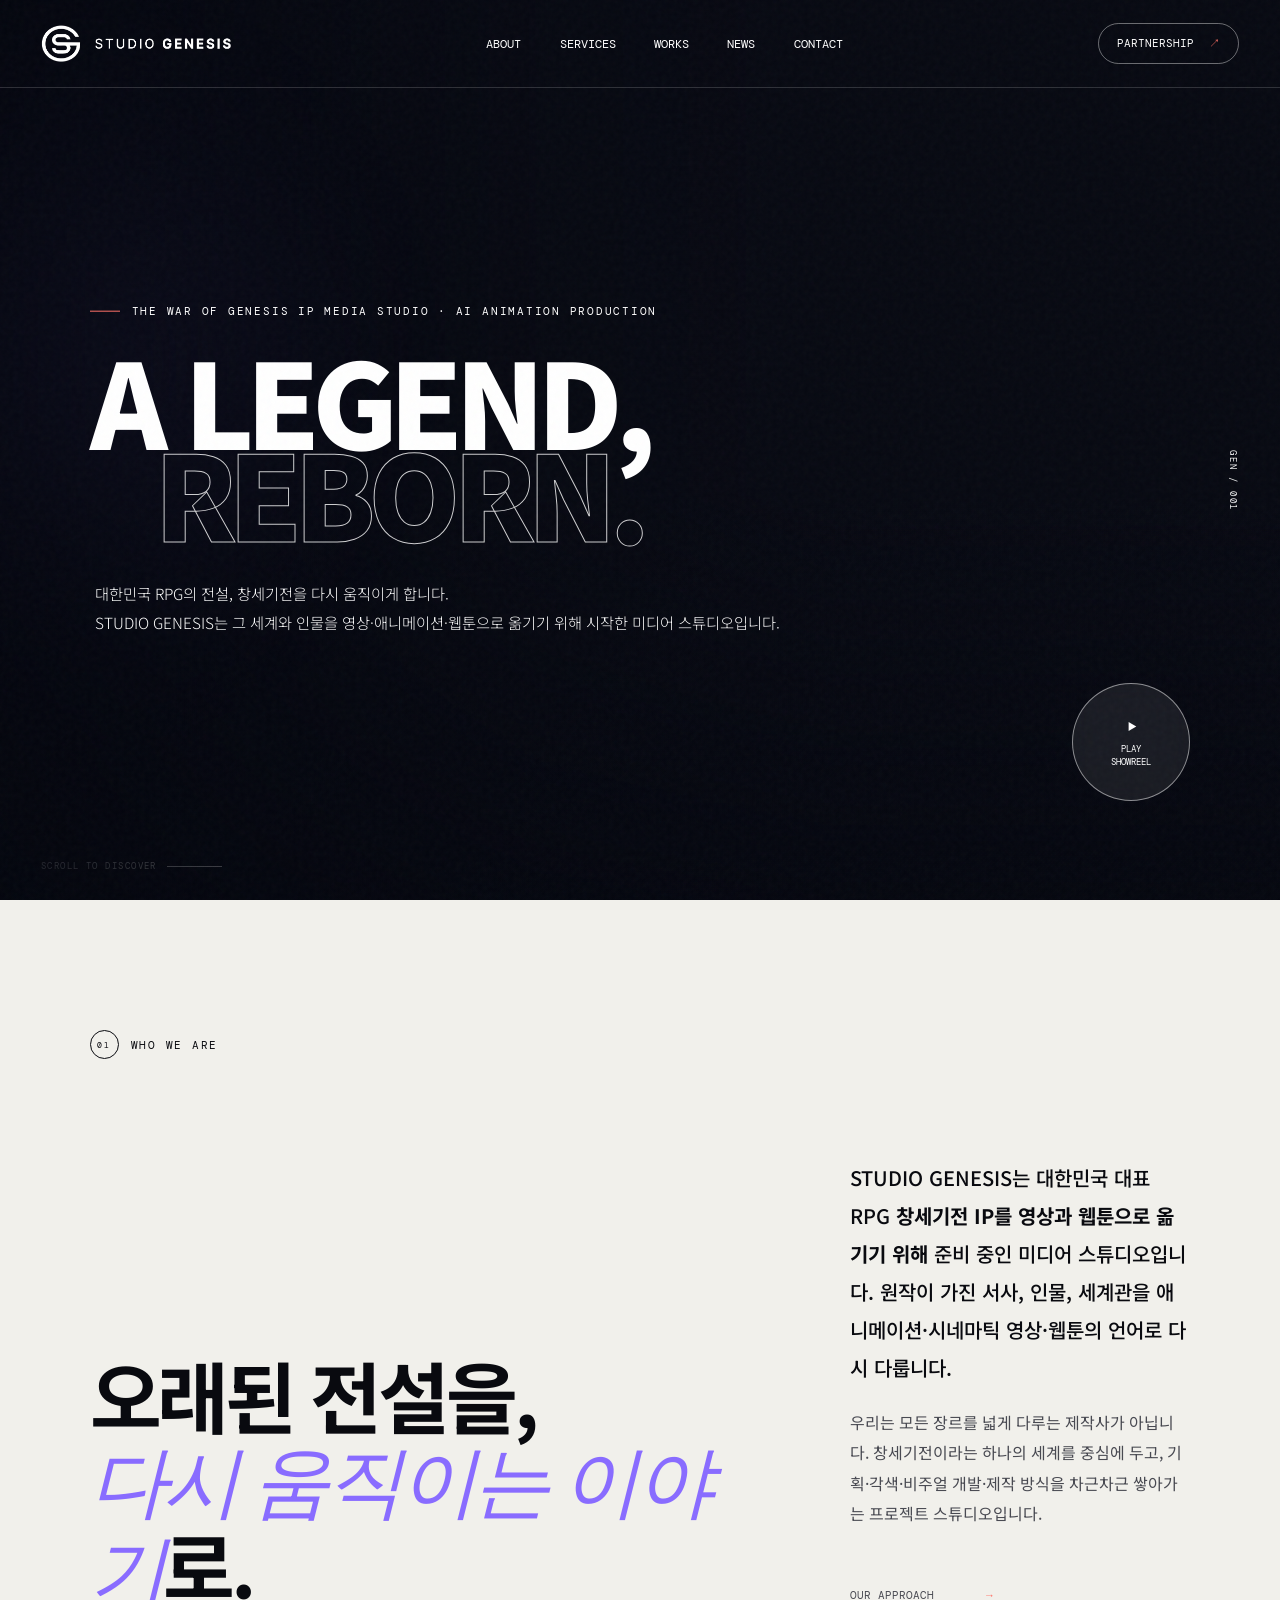
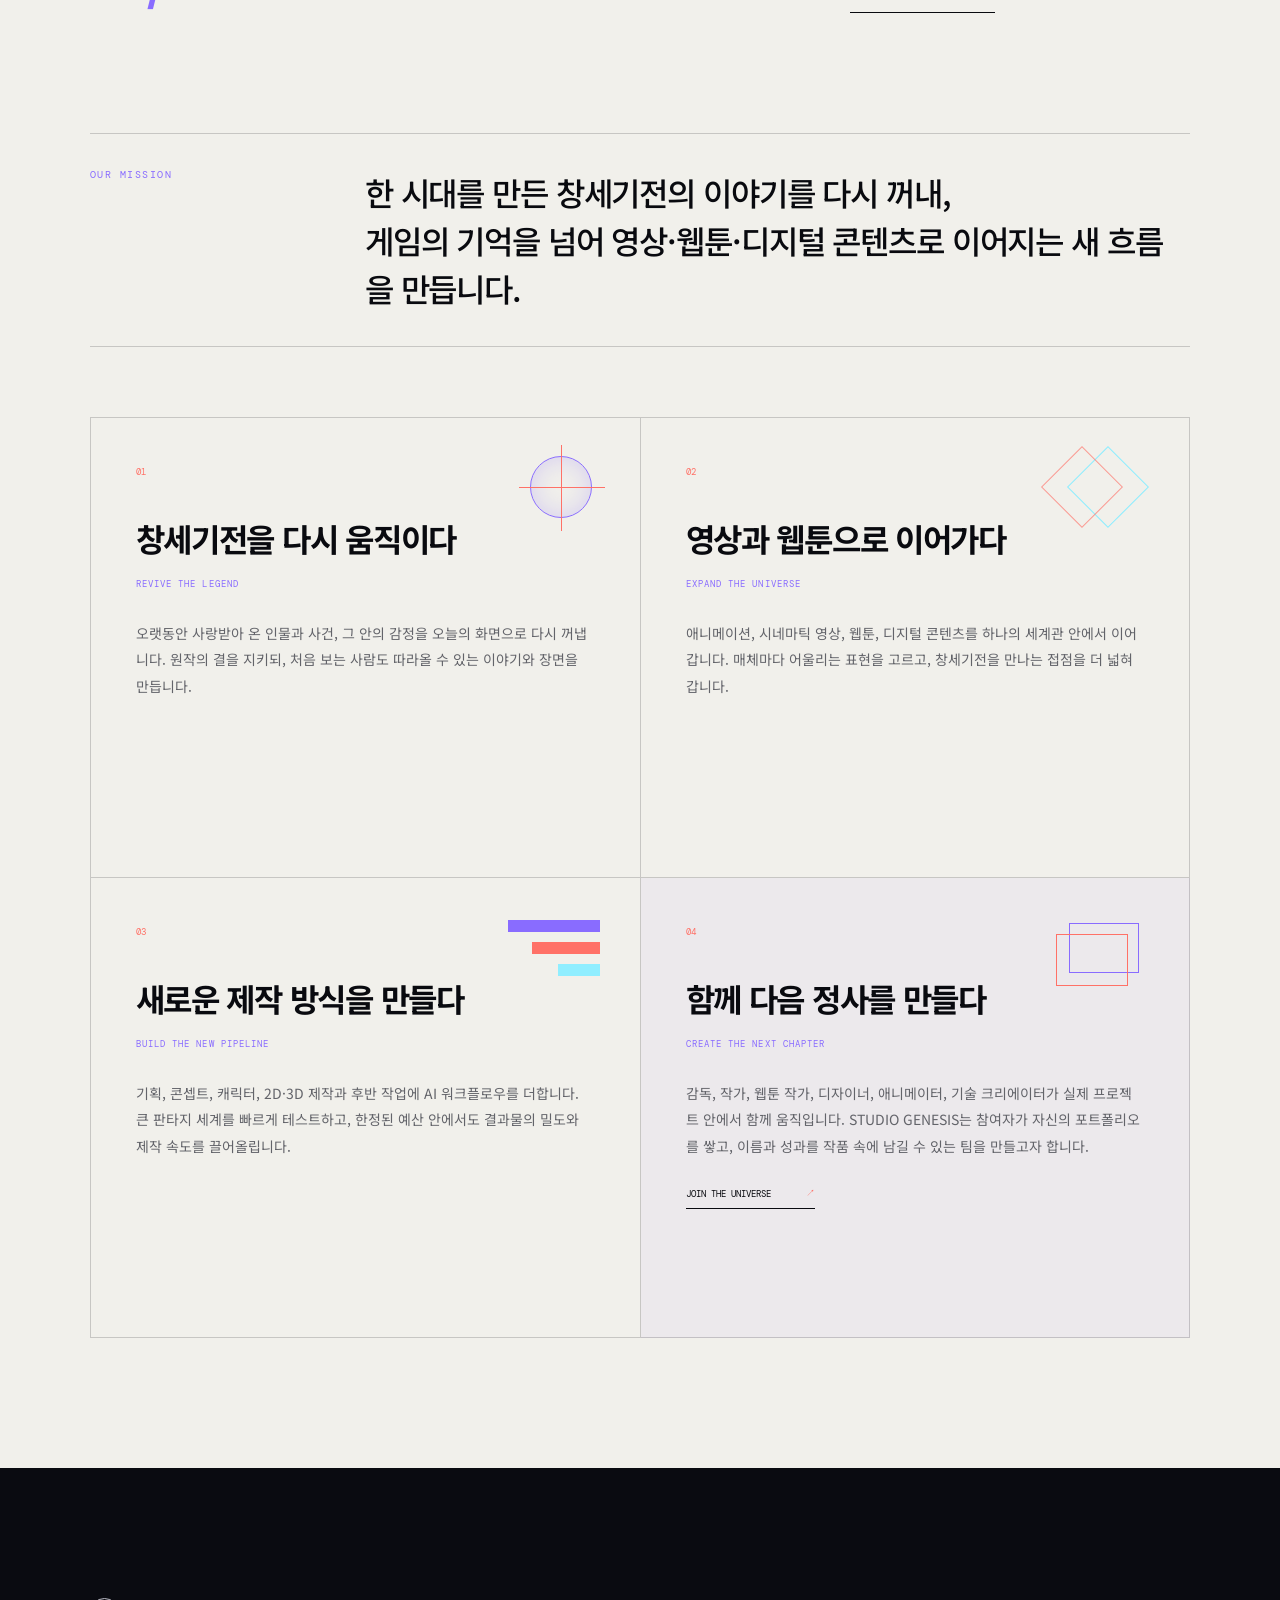
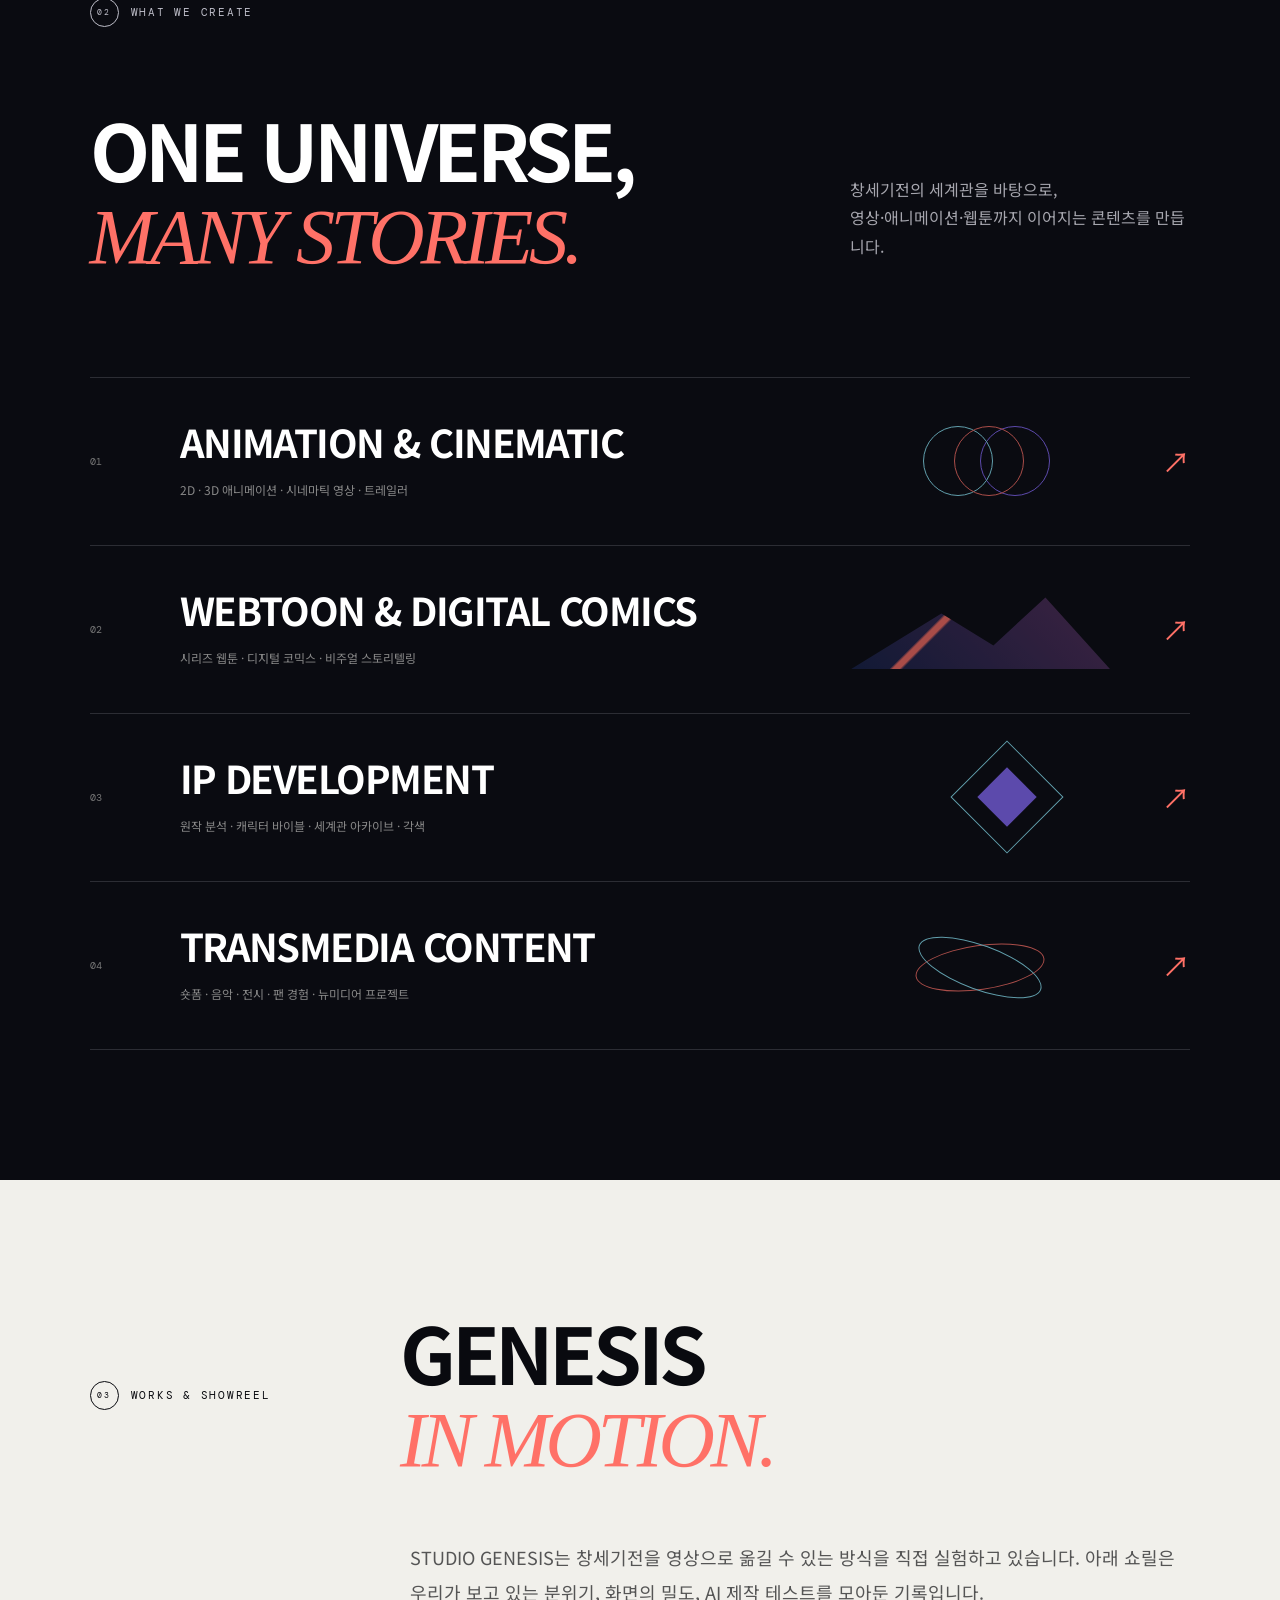
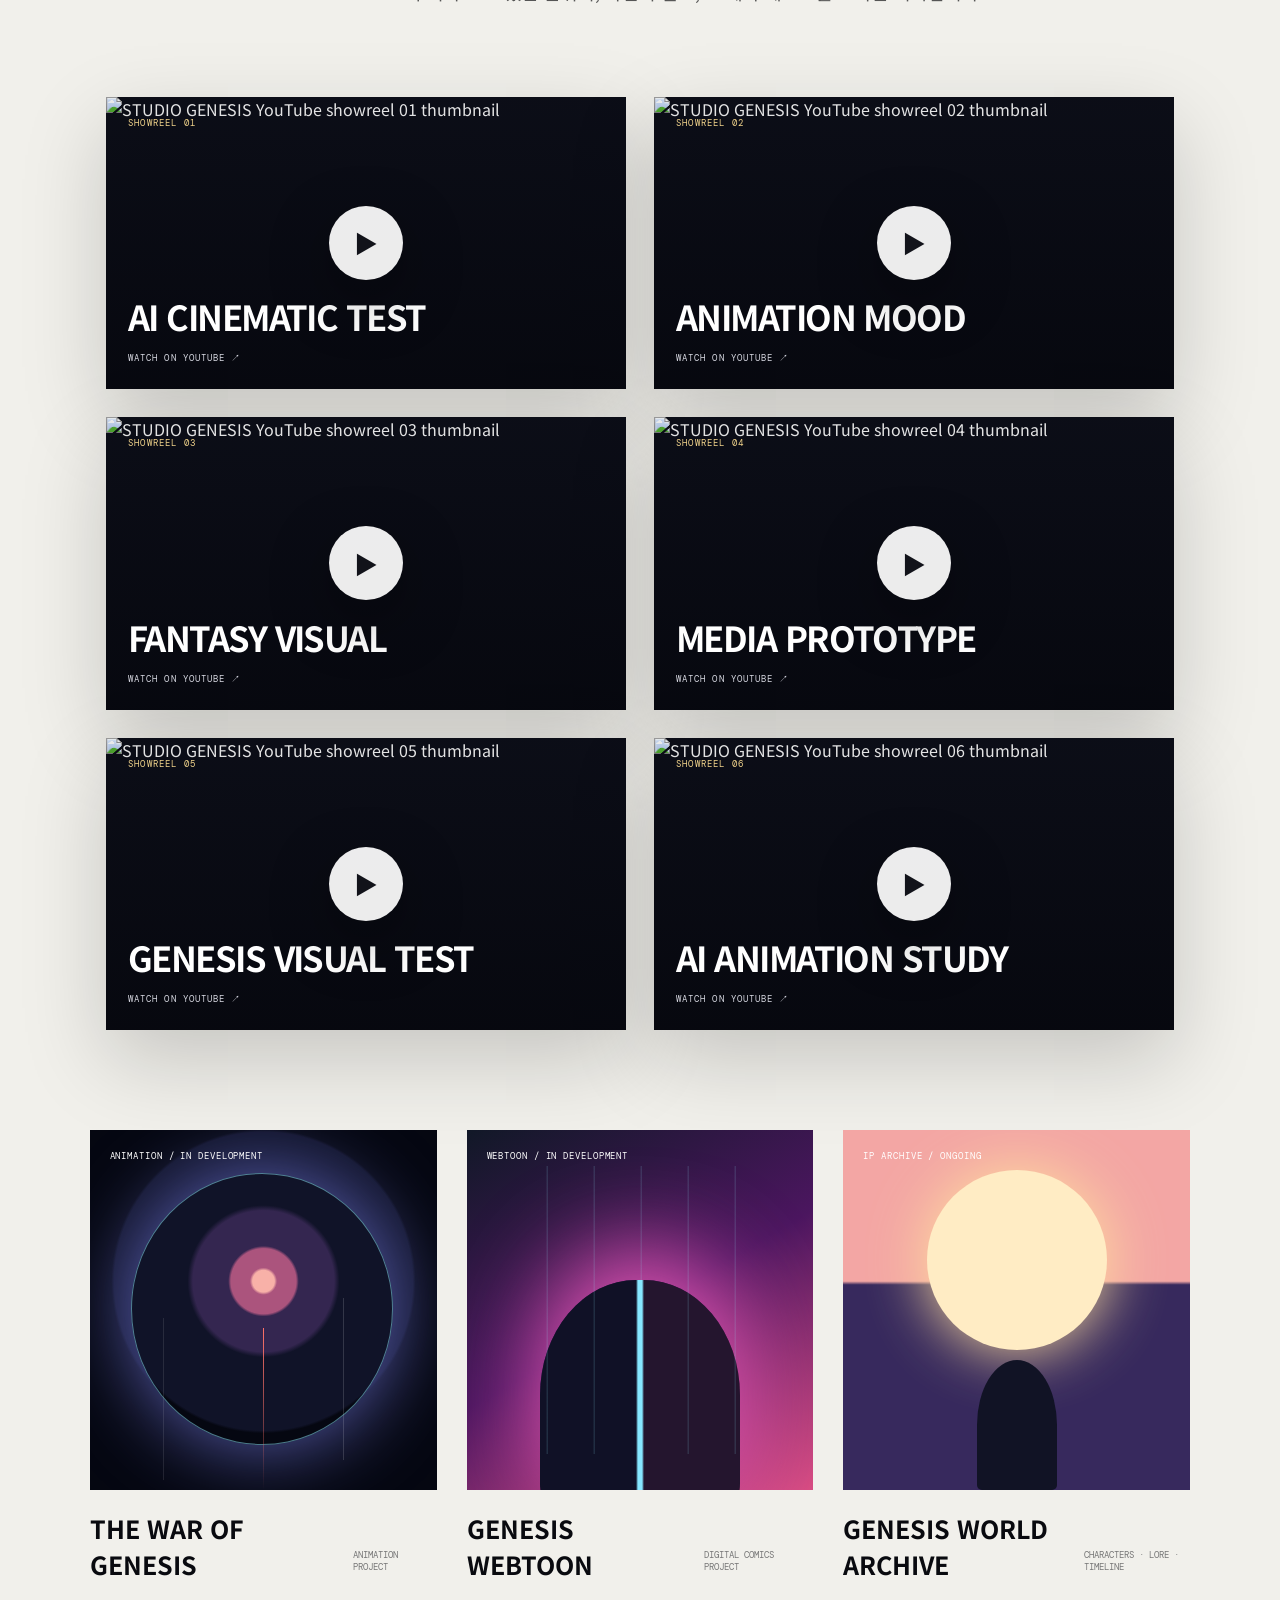
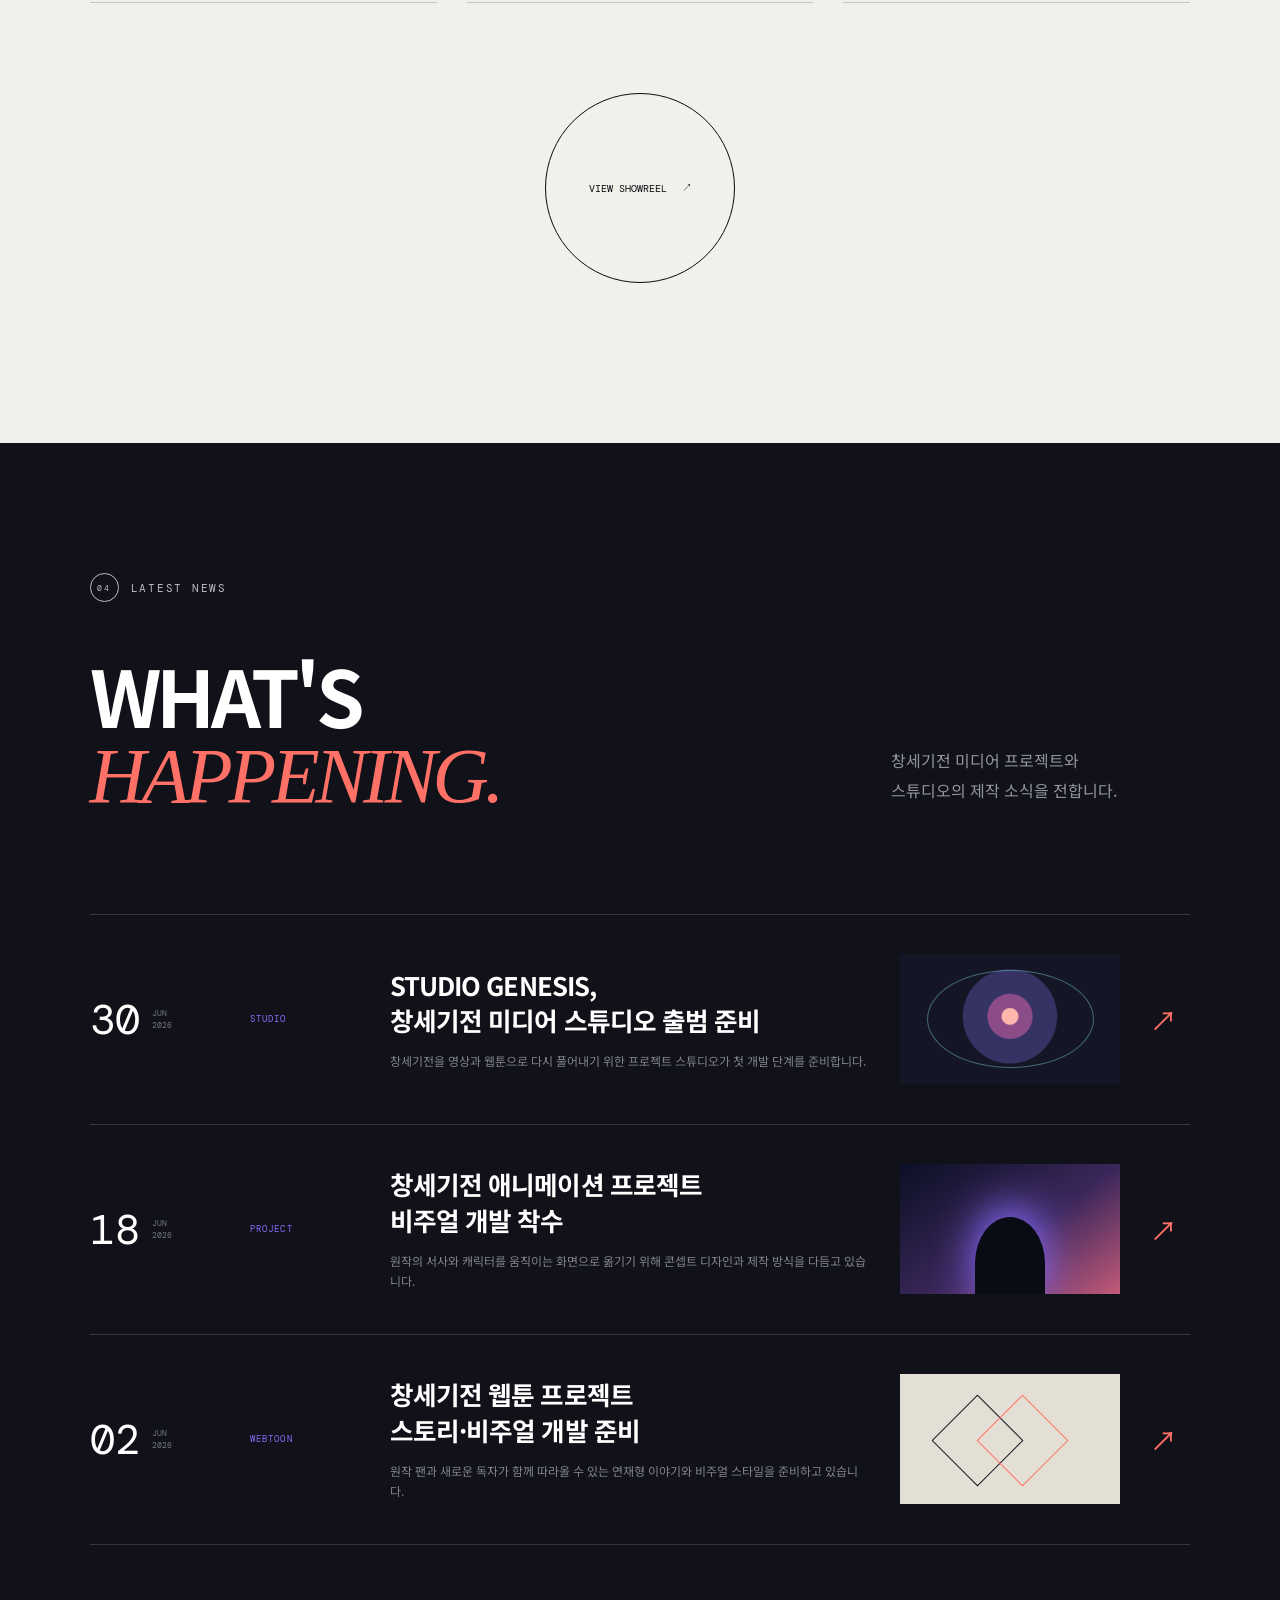
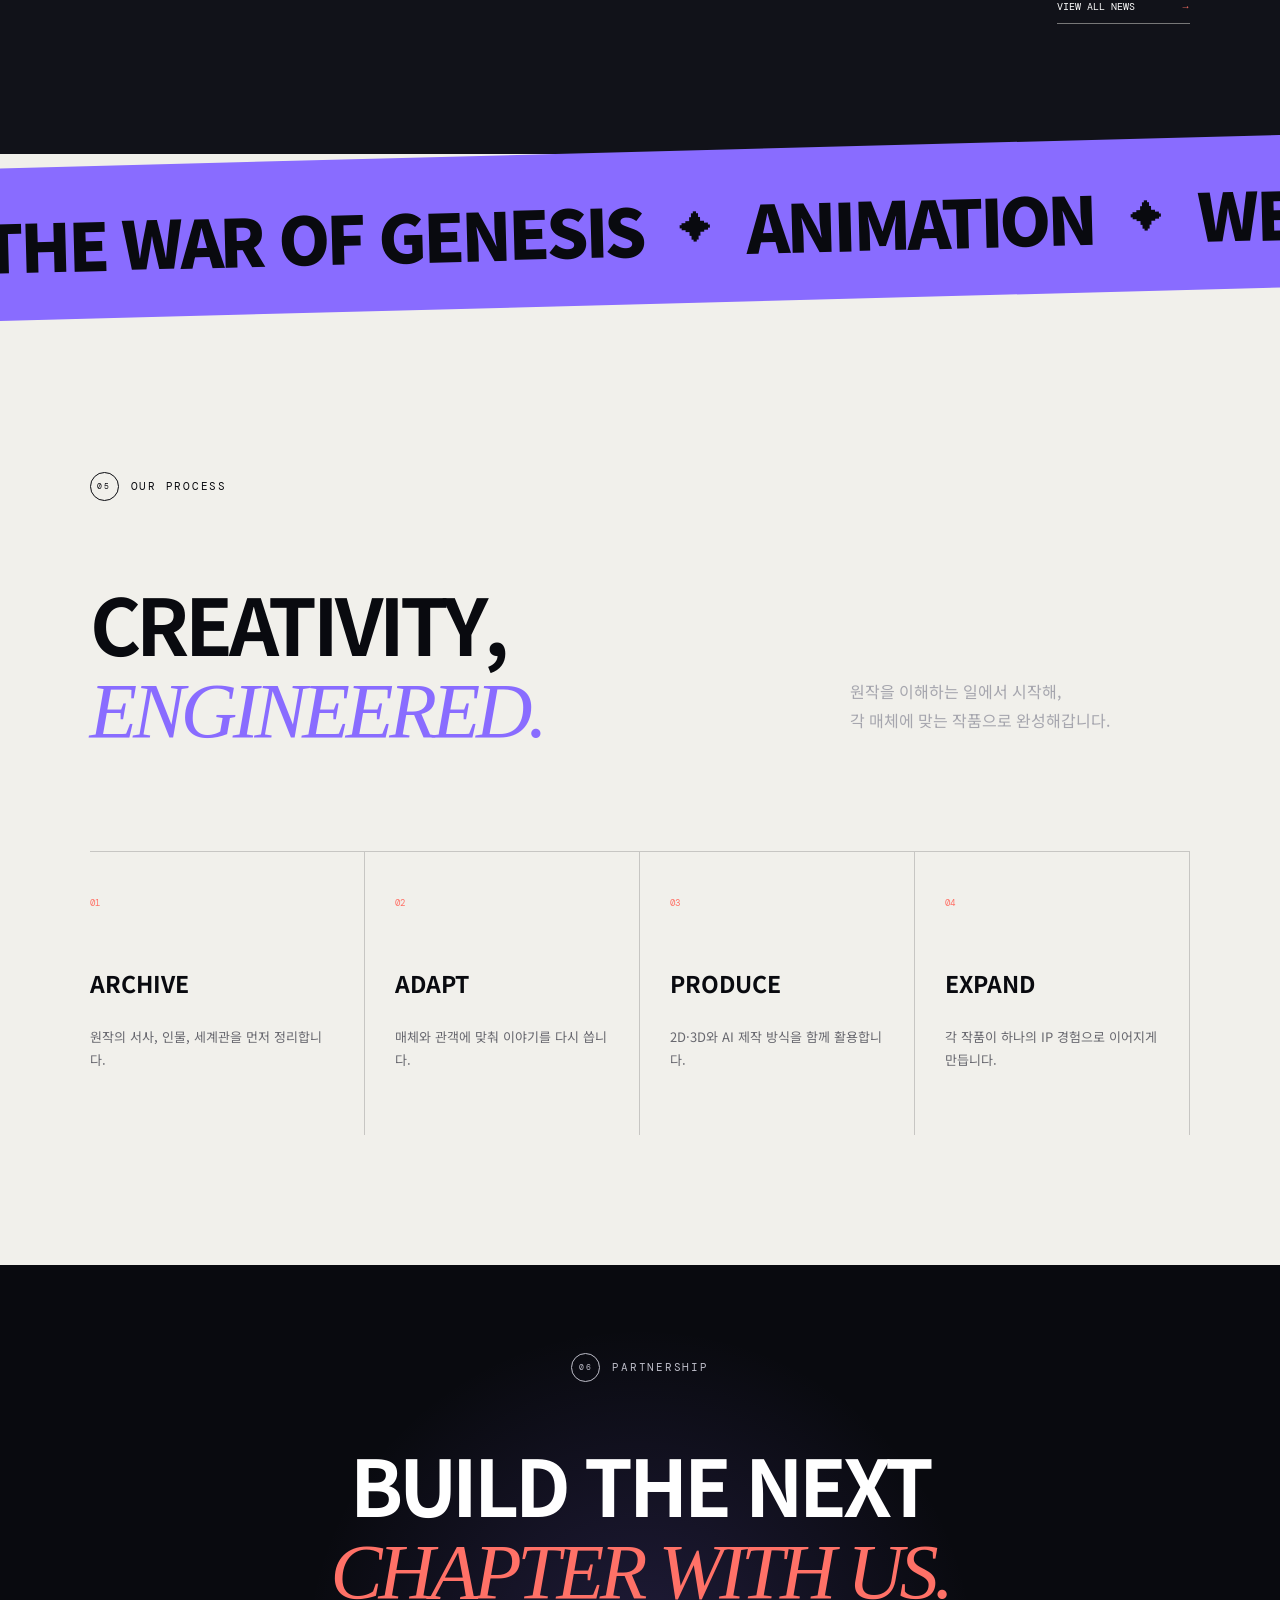
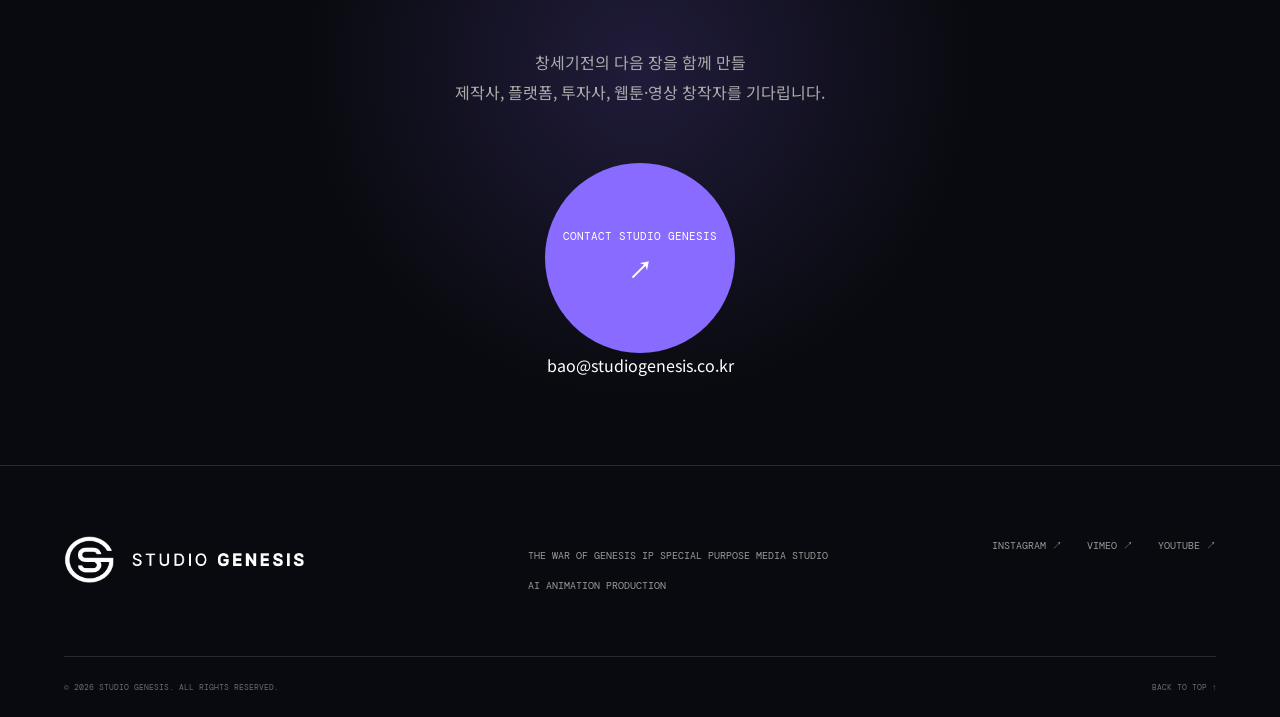
==== commit bc449b94: "Update contact email address" ====
--- a/index.html
+++ b/index.html
@@ -319,9 +319,10 @@
         <div class="section-label reveal light"><span>06</span> PARTNERSHIP</div>
         <h2 class="reveal">BUILD THE NEXT<br><em>CHAPTER WITH US.</em></h2>
         <p class="reveal">창세기전의 다음 장을 함께 만들<br>제작사, 플랫폼, 투자사, 웹툰·영상 창작자를 기다립니다.</p>
-        <a class="contact-button reveal" href="mailto:hello@studiogenesis.co.kr">
+        <a class="contact-button reveal" href="mailto:bao@studiogenesis.co.kr">
           <span>CONTACT STUDIO GENESIS</span><b>↗</b>
         </a>
+        <a class="contact-email reveal" href="mailto:bao@studiogenesis.co.kr">bao@studiogenesis.co.kr</a>
       </div>
     </section>
   </main>
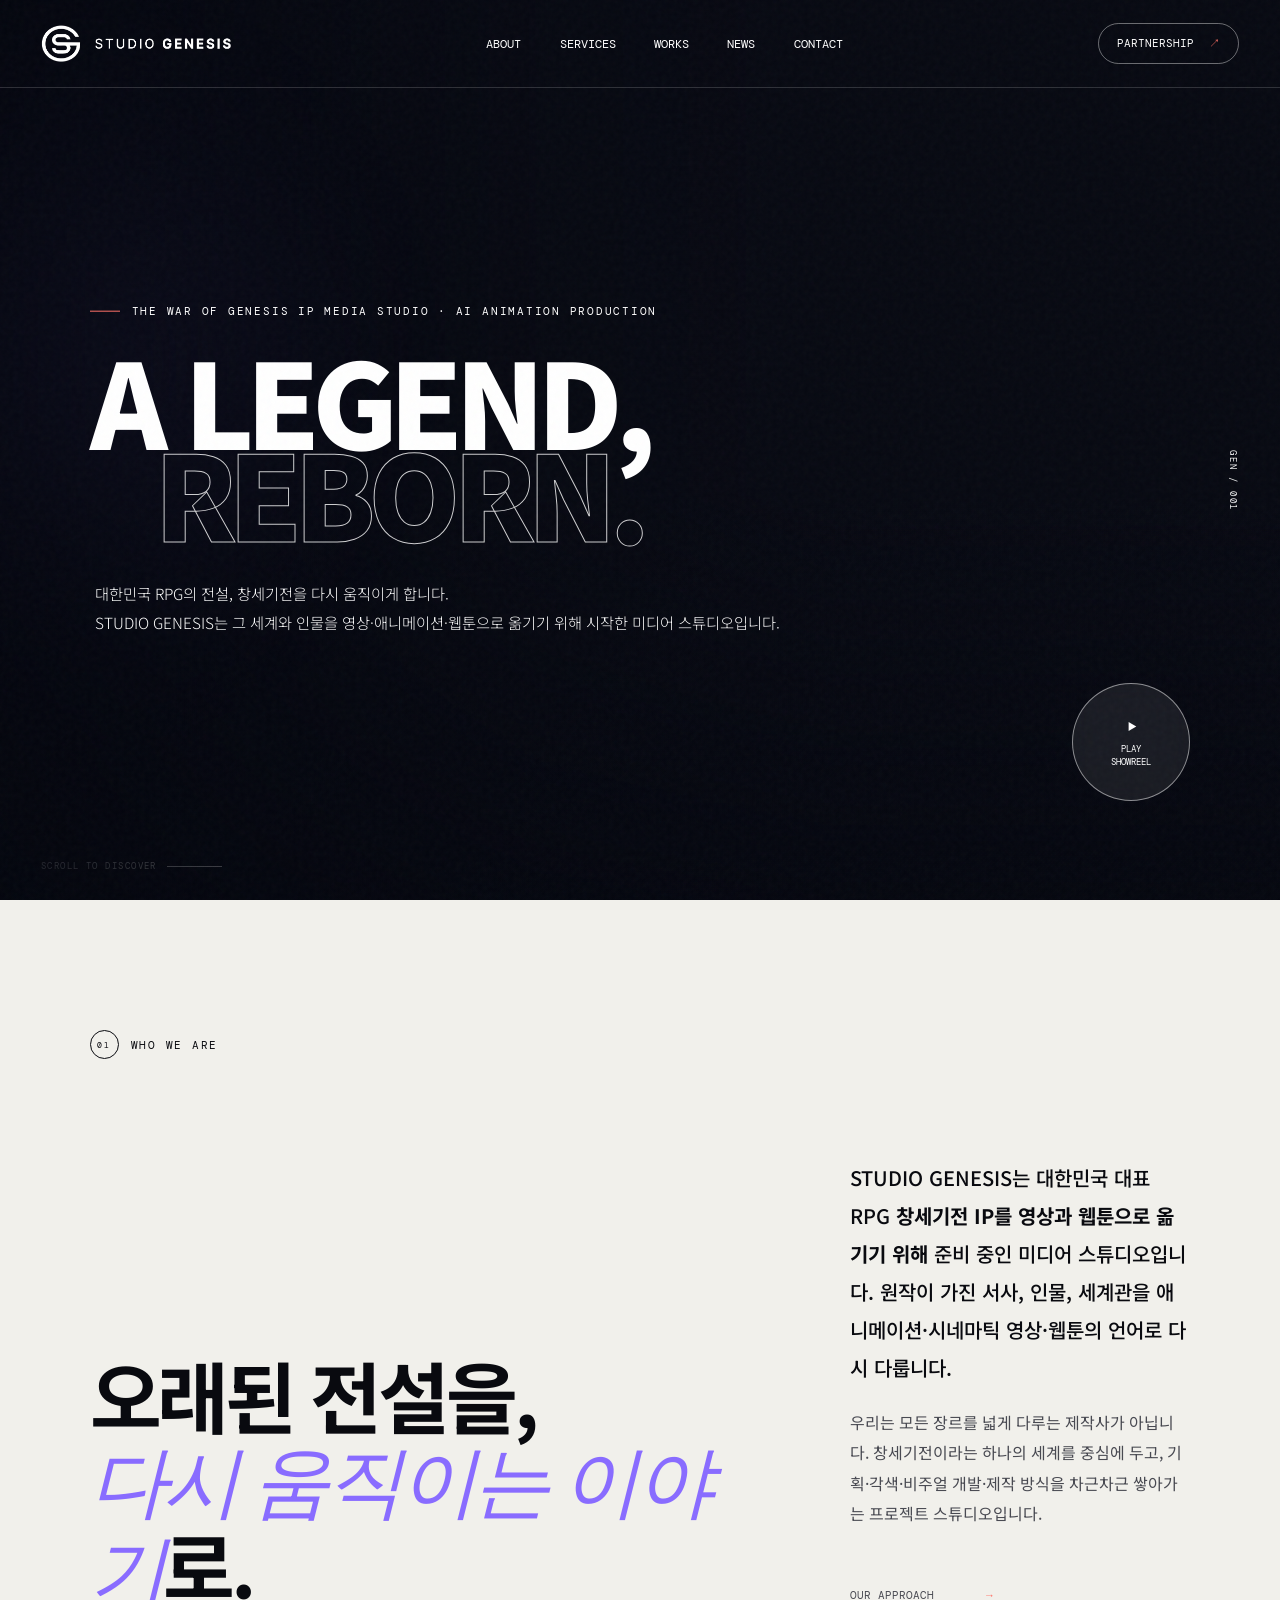
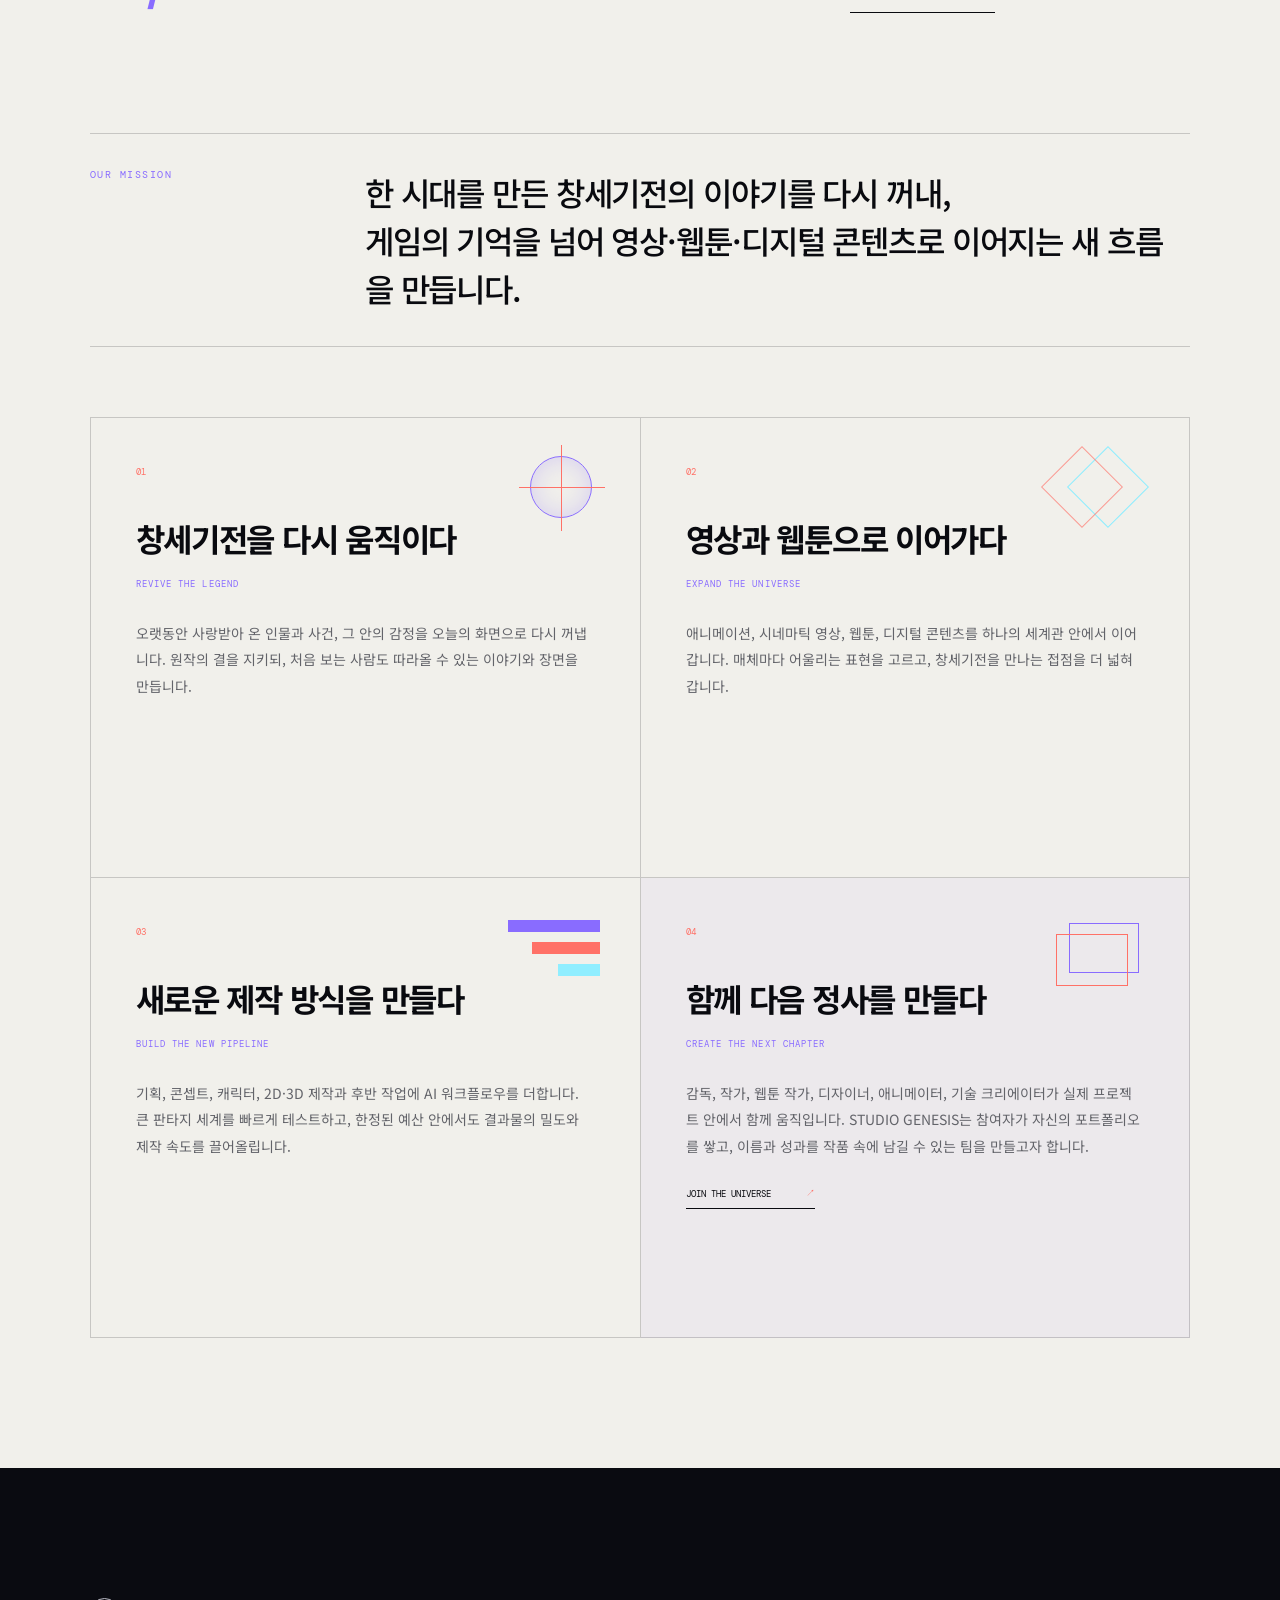
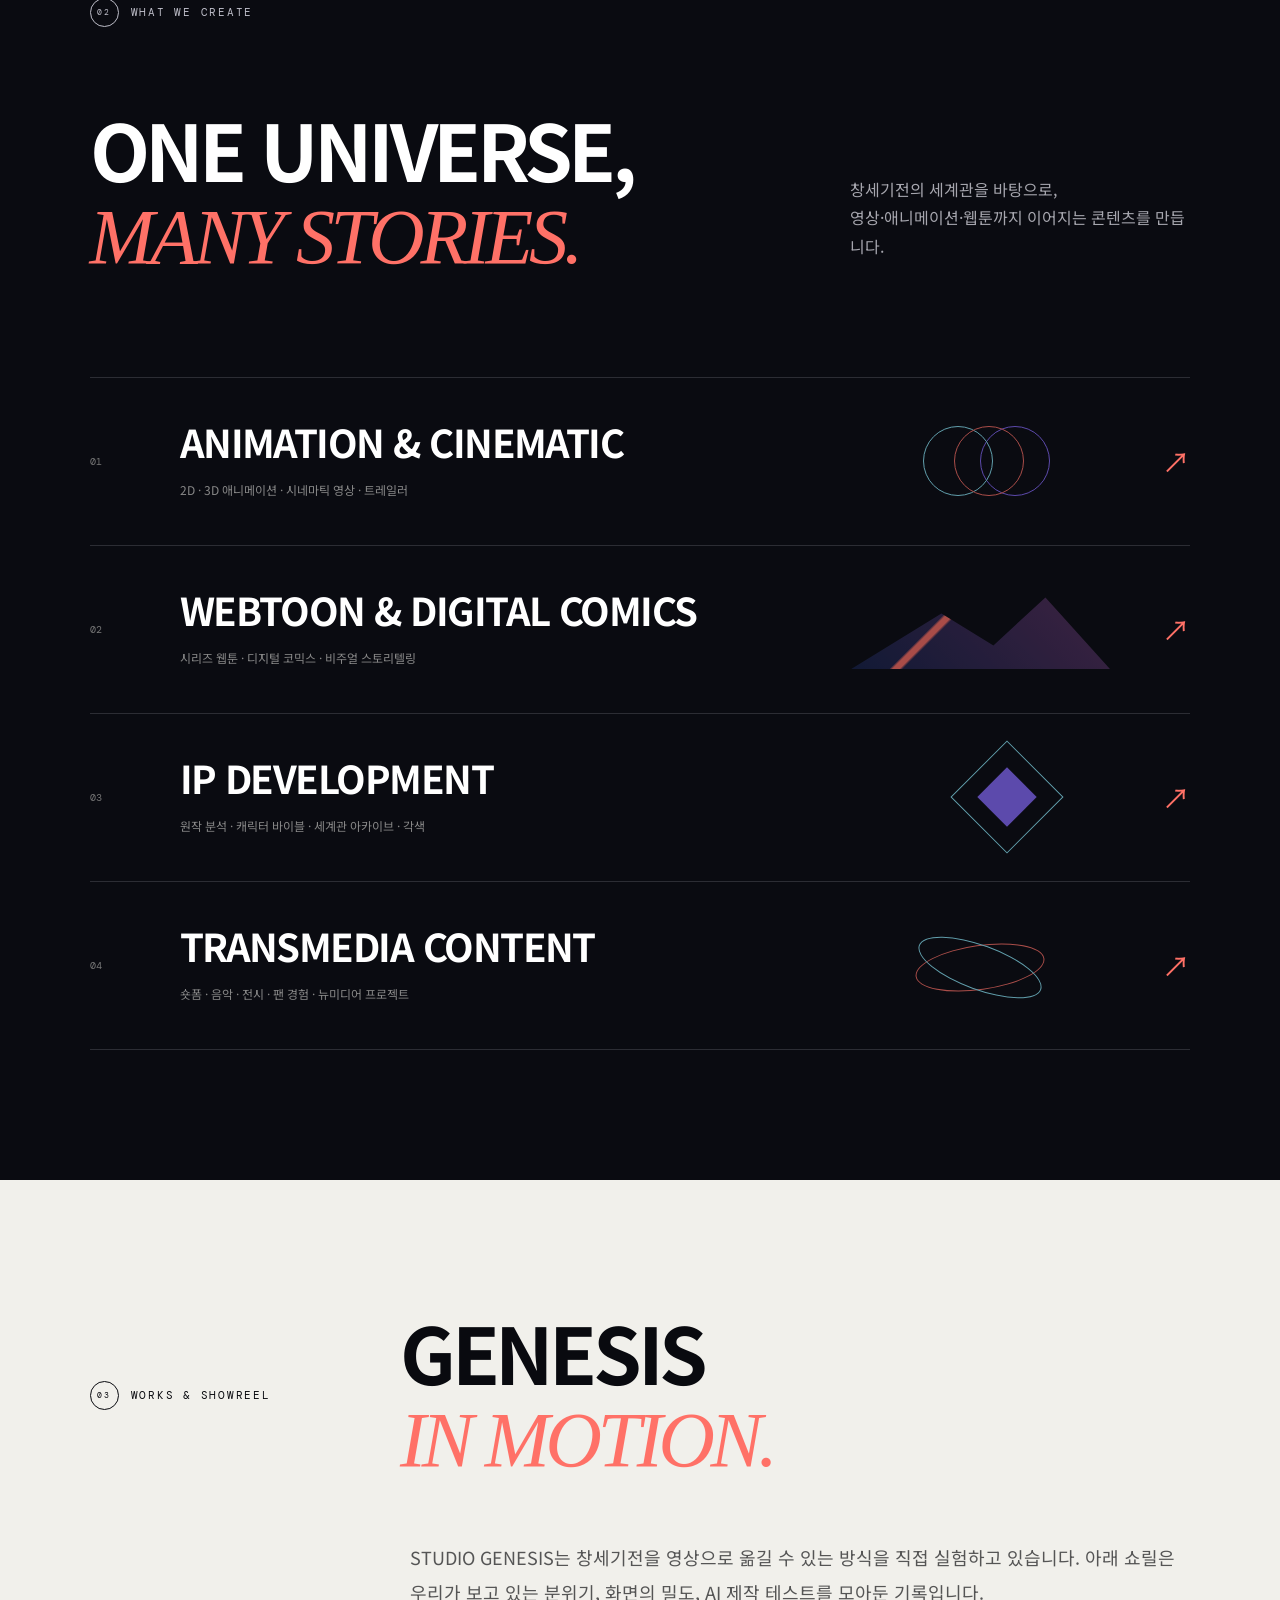
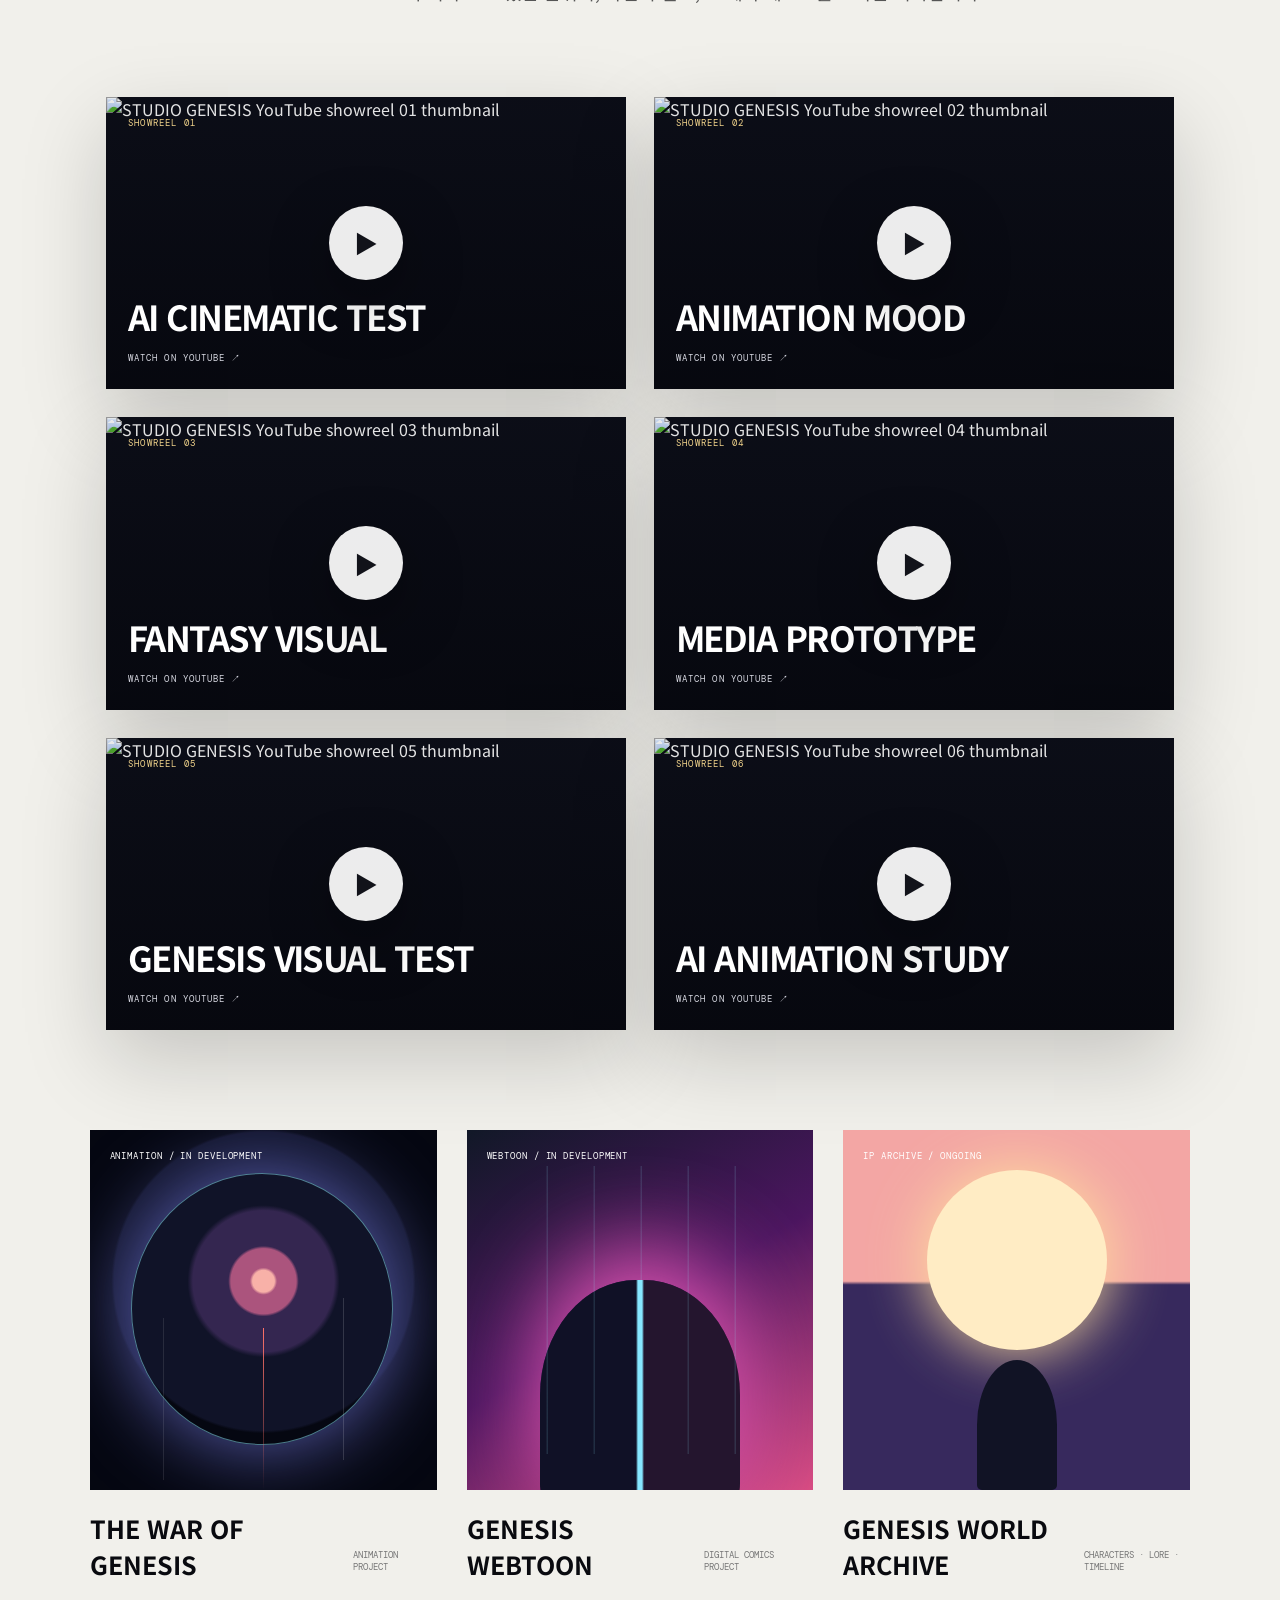
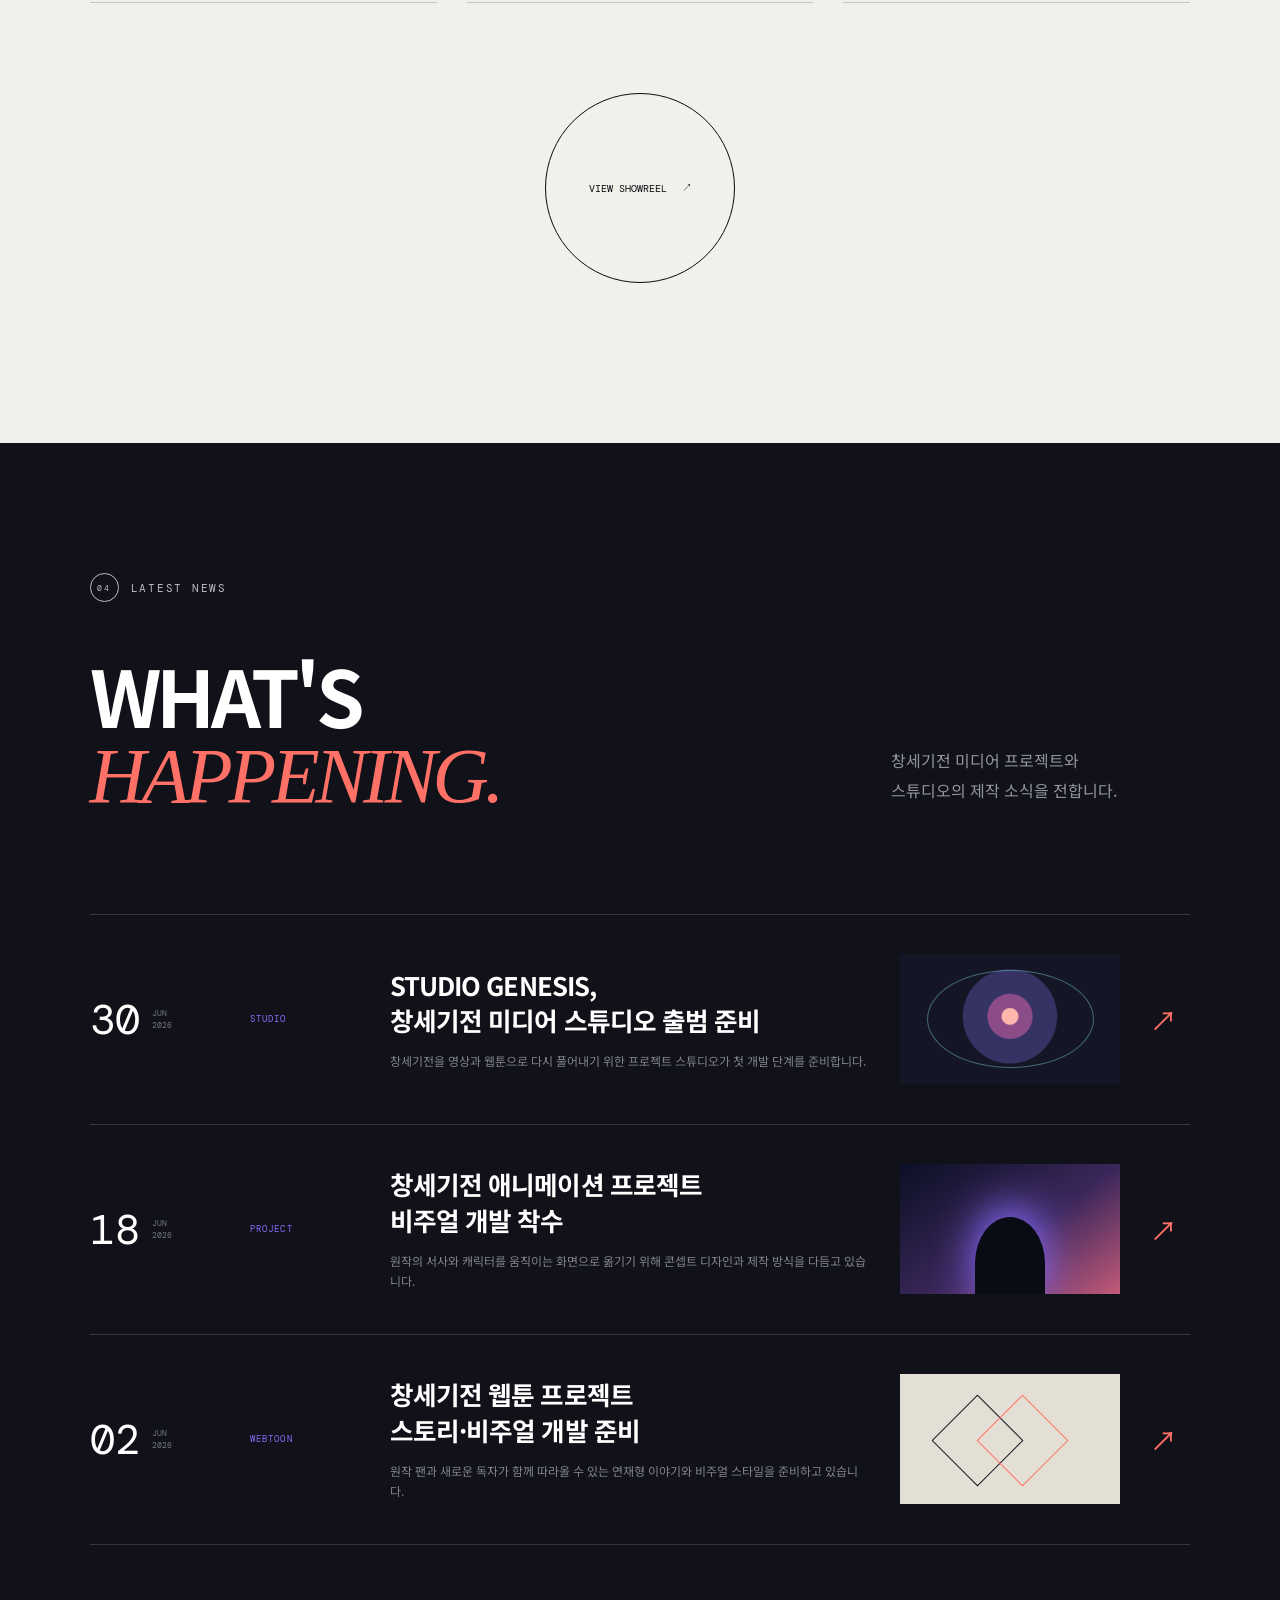
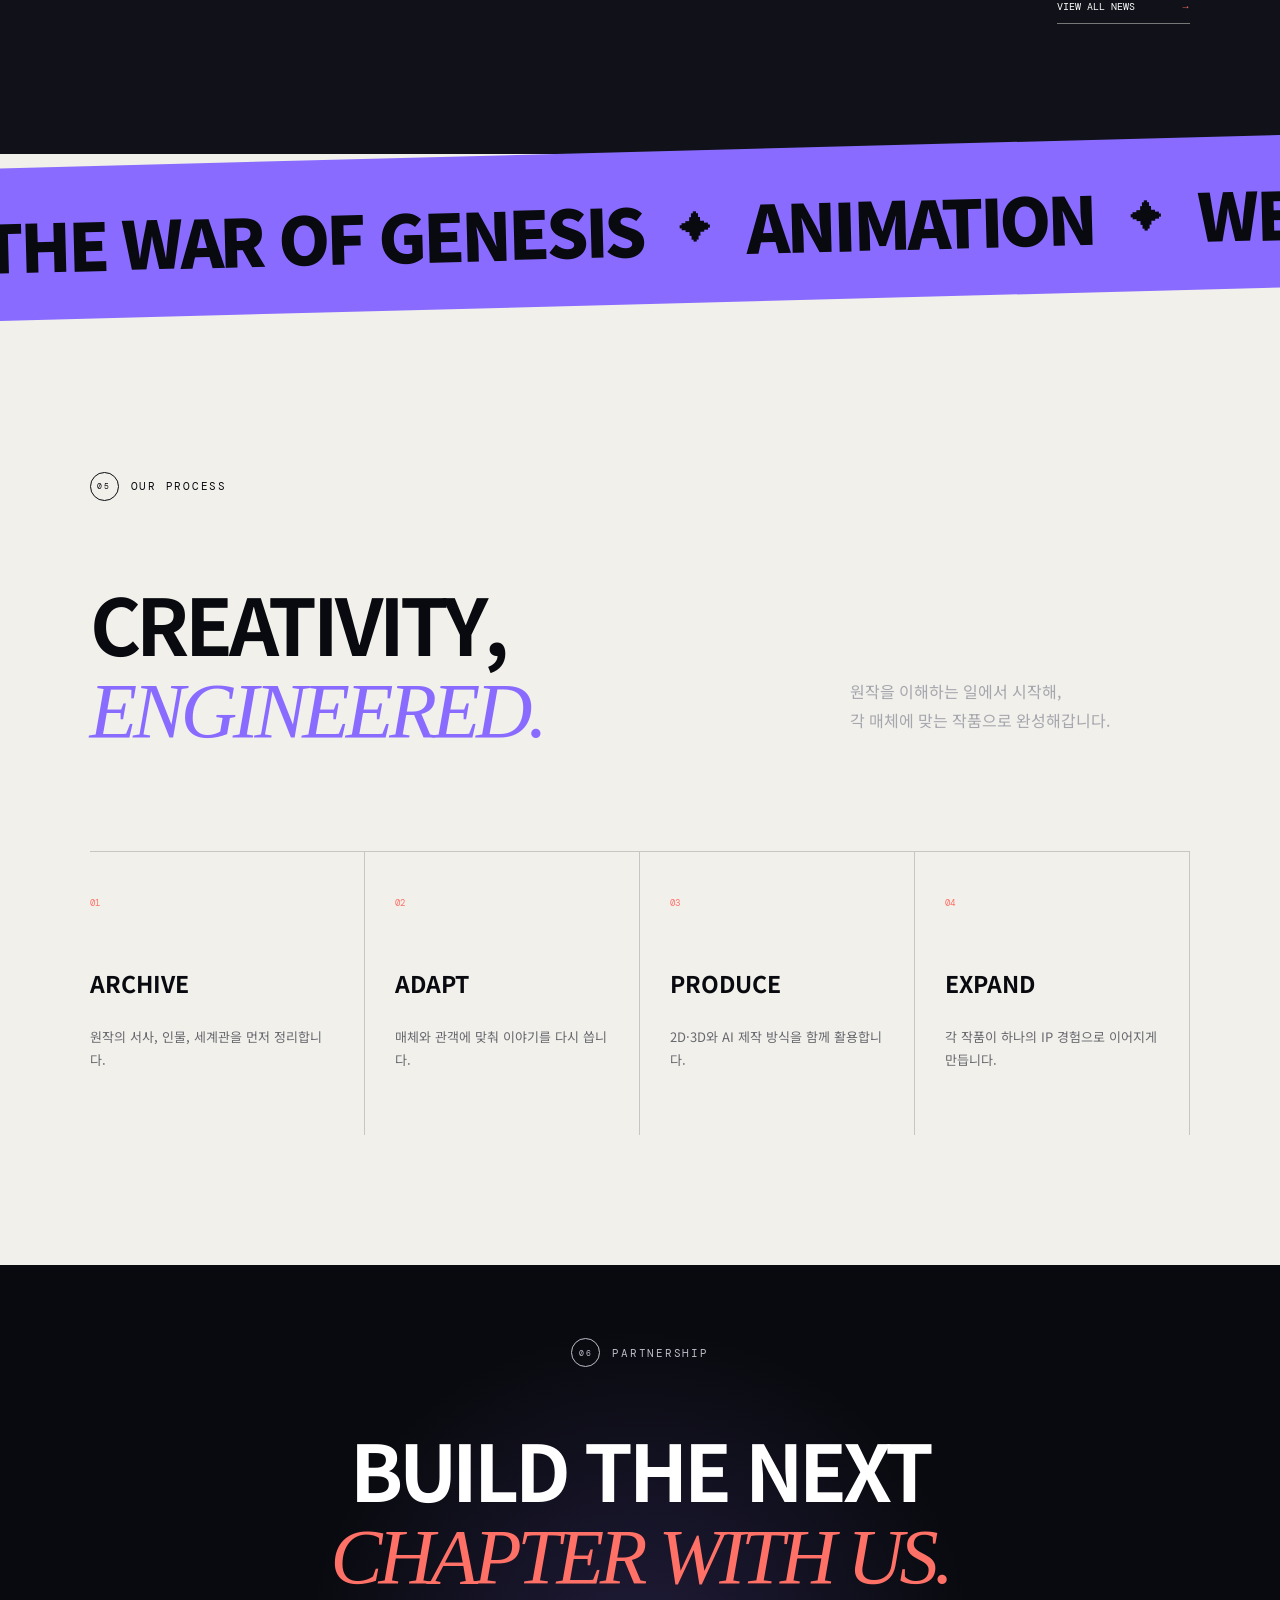
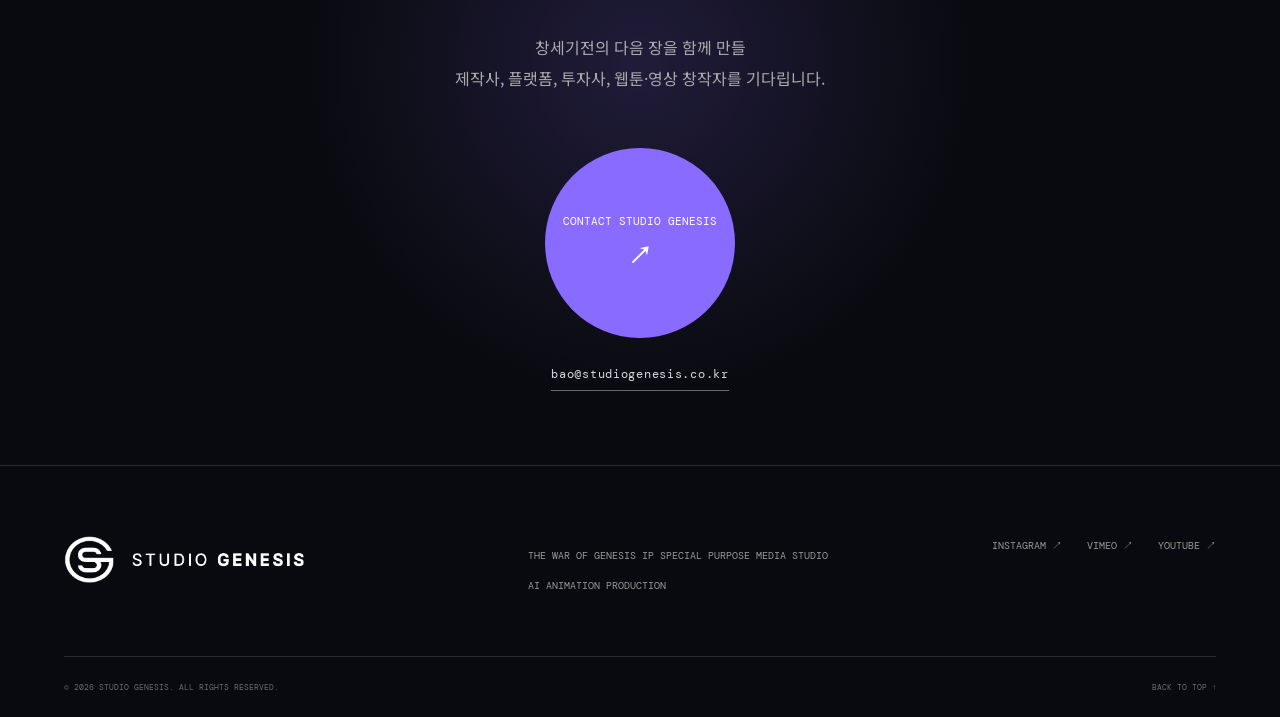
==== commit 74c906da: "Update stylesheet version in index.htmlBump CSS version for mobile showreel fix" ====
--- a/index.html
+++ b/index.html
@@ -20,7 +20,7 @@
   <link rel="preconnect" href="https://fonts.googleapis.com">
   <link rel="preconnect" href="https://fonts.gstatic.com" crossorigin>
   <link href="https://fonts.googleapis.com/css2?family=DM+Mono:wght@300;400;500&family=Noto+Sans+KR:wght@300;400;500;600;700;900&display=swap" rel="stylesheet">
-  <link rel="stylesheet" href="styles.css?v=20260710-white-logo">
+  <link rel="stylesheet" href="styles.css?v=20260711-mobile-showreel">
 </head>
 <body>
   <div class="noise" aria-hidden="true"></div>
--- a/styles.css
+++ b/styles.css
@@ -66,7 +66,7 @@
 .news-more{display:flex;width:max-content;align-items:center;gap:45px;margin:55px 0 0 auto;padding:0 0 10px;border-bottom:1px solid #777;font:10px "DM Mono"}.news-more span{color:var(--coral)}
 .marquee{background:var(--violet);color:#090a0f;overflow:hidden;padding:28px 0;transform:rotate(-1.5deg) scale(1.03)}.marquee-track{display:flex;width:max-content;align-items:center;gap:35px;animation:marquee 22s linear infinite}.marquee span{font-size:clamp(32px,5vw,72px);font-weight:900;letter-spacing:-.05em}.marquee b{font-size:30px}@keyframes marquee{to{transform:translateX(-50%)}}
 .process{padding-top:170px}.process h2 em{color:var(--violet)}.process-list{list-style:none;padding:0;margin:100px 0 0;display:grid;grid-template-columns:repeat(4,1fr);border-top:1px solid var(--line)}.process-list li{padding:35px 30px 50px 0;border-right:1px solid var(--line)}.process-list li+li{padding-left:30px}.process-list span{font:9px "DM Mono";color:var(--coral)}.process-list h3{font-size:23px;margin:55px 0 25px}.process-list p{font-size:13px;color:#68686f;line-height:1.8}
-.contact{position:relative;background:#090a0f;color:#fff;text-align:center;min-height:800px;display:grid;place-items:center;overflow:hidden}.contact-inner{position:relative;z-index:2}.contact .section-label{justify-content:center;margin-bottom:60px}.contact h2 em{color:var(--coral)}.contact p{color:#aaa;line-height:1.9;margin:35px 0}.contact-button{width:190px;height:190px;margin:55px auto 0;border-radius:50%;background:var(--violet);display:flex;flex-direction:column;align-items:center;justify-content:center;gap:12px;font:11px "DM Mono";transition:.35s}.contact-button b{font-size:24px}.contact-button:hover{transform:scale(1.08);background:var(--coral)}.contact-glow{position:absolute;width:700px;height:700px;background:radial-gradient(circle,var(--violet),transparent 68%);opacity:.18;animation:pulse 4s ease-in-out infinite}@keyframes pulse{50%{transform:scale(1.15);opacity:.25}}
+.contact{position:relative;background:#090a0f;color:#fff;text-align:center;min-height:800px;display:grid;place-items:center;overflow:hidden}.contact-inner{position:relative;z-index:2}.contact .section-label{justify-content:center;margin-bottom:60px}.contact h2 em{color:var(--coral)}.contact p{color:#aaa;line-height:1.9;margin:35px 0}.contact-button{width:190px;height:190px;margin:55px auto 0;border-radius:50%;background:var(--violet);display:flex;flex-direction:column;align-items:center;justify-content:center;gap:12px;font:11px "DM Mono";transition:.35s}.contact-button b{font-size:24px}.contact-button:hover{transform:scale(1.08);background:var(--coral)}.contact-email{display:inline-block;margin-top:28px;font:12px "DM Mono";letter-spacing:.06em;color:#d8d9e2;border-bottom:1px solid rgba(216,217,226,.45);padding-bottom:8px}.contact-email:hover{color:var(--coral);border-color:var(--coral)}.contact-glow{position:absolute;width:700px;height:700px;background:radial-gradient(circle,var(--violet),transparent 68%);opacity:.18;animation:pulse 4s ease-in-out infinite}@keyframes pulse{50%{transform:scale(1.15);opacity:.25}}
 footer{background:#090a0f;color:#fff;border-top:1px solid #292a30;padding:70px 5vw 25px;display:grid;grid-template-columns:1.3fr 1fr 1fr;gap:50px}.footer-brand{align-self:start}.footer-info,.footer-links{font:10px/2 "DM Mono";color:#999}.footer-links{display:flex;gap:25px;justify-content:flex-end}.footer-links a:hover{color:var(--coral)}.footer-bottom{grid-column:1/-1;border-top:1px solid #292a30;padding-top:25px;display:flex;justify-content:space-between;font:8px "DM Mono";color:#696a72}
 .project-modal{width:min(600px,90vw);border:0;background:#151621;color:#fff;padding:80px 55px;box-shadow:0 30px 120px #000}.project-modal::backdrop{background:rgba(0,0,0,.8);backdrop-filter:blur(8px)}.project-modal h2{font-size:55px;line-height:1;margin:25px 0}.project-modal p{color:#aaa}.modal-kicker{font:10px "DM Mono";color:var(--coral)}.modal-close{position:absolute;right:25px;top:20px;background:none;color:#fff;border:0;font-size:32px;cursor:pointer}
 .reveal{opacity:0;transform:translateY(24px);transition:opacity .8s,transform .8s}.reveal.visible{opacity:1;transform:none}
@@ -75,11 +75,11 @@
   .section{padding:90px 7vw}.section-label{margin-bottom:50px}.intro-grid,.services-head,.process-head{grid-template-columns:1fr;gap:45px}.intro h2,.services h2,.works h2,.process h2,.contact h2{font-size:11vw}.metrics{grid-template-columns:1fr 1fr;margin-top:70px}.metric{min-height:130px}.metric.quote{padding-left:0;font-size:14px}
   .genesis-statement{margin-top:75px;grid-template-columns:1fr;gap:22px}.vision-grid{grid-template-columns:1fr}.vision-card{min-height:390px}
   .service-list{margin-top:60px}.service-row{grid-template-columns:35px 1fr 35px;min-height:125px}.service-art{display:none}.service-row h3{font-size:6.2vw}
-  .works-title{grid-template-columns:1fr;margin-bottom:45px}.works-intro{margin:0 0 45px;font-size:15px}.youtube-reel{padding-bottom:55px}.youtube-track{width:100%;height:auto;aspect-ratio:16/9}.youtube-card{width:100%}.work-grid{grid-template-columns:1fr;gap:55px}.work-card .work-visual{height:65vw;min-height:300px}.work-caption{display:block}.work-caption p{margin-top:7px}.process-list{grid-template-columns:1fr 1fr}.process-list li:nth-child(2){border-right:0}.contact{min-height:700px}
+  .works-title{grid-template-columns:1fr;margin-bottom:45px}.works-intro{margin:0 0 45px;font-size:15px}.youtube-reel{padding-bottom:55px}.youtube-track{width:100%;height:auto;aspect-ratio:auto}.youtube-card{width:100%}.work-grid{grid-template-columns:1fr;gap:55px}.work-card .work-visual{height:65vw;min-height:300px}.work-caption{display:block}.work-caption p{margin-top:7px}.process-list{grid-template-columns:1fr 1fr}.process-list li:nth-child(2){border-right:0}.contact{min-height:700px}
   .news-head{grid-template-columns:1fr;gap:35px}.news-list{margin-top:65px}.news-item>a{grid-template-columns:95px 85px 1fr 30px;min-height:190px}.news-thumb{display:none}.news h2{font-size:11vw}
   footer{grid-template-columns:1fr 1fr}.footer-links{justify-content:flex-start;grid-column:1/-1}.footer-bottom{gap:20px}
 }
 @media(max-width:520px){
   .hero{min-height:620px}.brand-logo{width:146px;height:29px}.footer-brand .brand-logo{width:190px;height:38px}.eyebrow{font-size:8px}.hero h1{margin:25px 0 30px}.play-button{bottom:85px}.scroll-cue{display:none}.metrics{grid-template-columns:1fr}.metric{border-right:0;border-bottom:1px solid var(--line)}.intro-copy p:first-child{font-size:17px}.genesis-statement p{font-size:20px}.vision-card{padding:30px 25px;min-height:430px}.vision-symbol{right:22px;top:20px;transform:scale(.78);transform-origin:top right}.vision-card h3{margin-top:85px}.service-row{gap:12px}.service-row p{font-size:10px}.works{padding-bottom:110px}.all-work,.contact-button{width:150px;height:150px}.news-item>a{grid-template-columns:72px 1fr 25px;gap:15px;padding:24px 0}.news-category{grid-column:2}.news-copy{grid-column:2;grid-row:1 / span 2}.news-copy h3{font-size:18px}.news-copy p{display:none}.news-date{grid-row:1 / span 2;align-self:start}.news-date strong{font-size:31px}.news-arrow{grid-column:3;grid-row:1 / span 2}.process-list{grid-template-columns:1fr}.process-list li,.process-list li+li{padding:30px 0;border-right:0;border-bottom:1px solid var(--line)}.process-list h3{margin:25px 0 12px}.contact{min-height:650px;padding:80px 5vw}footer{grid-template-columns:1fr}.footer-links{grid-column:auto;flex-wrap:wrap}.footer-bottom{flex-direction:column}.project-modal{padding:70px 30px}.project-modal h2{font-size:38px}
 }
-.youtube-reel{width:min(1100px,100%);margin:0 auto;padding:18px 0 80px;overflow:visible}.youtube-track{display:grid;grid-template-columns:repeat(2,minmax(280px,520px));justify-content:center;gap:28px;width:100%;animation:none}.youtube-reel:hover .youtube-track{animation-play-state:running}.youtube-card{position:relative;inset:auto;width:100%;height:auto;aspect-ratio:16/9;opacity:1;pointer-events:auto;transform:none;transition:transform .35s ease,box-shadow .35s ease;background:#0c0e18}.youtube-card:hover{transform:translateY(-6px);box-shadow:0 35px 90px rgba(0,0,0,.22)}.youtube-card img{height:100%}.youtube-card:hover img{transform:scale(1.035)}@media(max-width:900px){.youtube-reel{width:100%;padding-bottom:55px}.youtube-track{grid-template-columns:1fr;gap:20px}.youtube-card strong{font-size:clamp(21px,6vw,34px)}}@media(prefers-reduced-motion:reduce){html{scroll-behavior:auto}.hero-image,.marquee-track,.contact-glow{animation:none}.youtube-card,.youtube-card img{transition:none}.reveal{opacity:1;transform:none;transition:none}}
+.youtube-reel{width:min(1100px,100%);margin:0 auto;padding:18px 0 80px;overflow:visible}.youtube-track{display:grid;grid-template-columns:repeat(2,minmax(280px,520px));justify-content:center;gap:28px;width:100%;animation:none}.youtube-reel:hover .youtube-track{animation-play-state:running}.youtube-card{position:relative;inset:auto;width:100%;height:auto;aspect-ratio:16/9;opacity:1;pointer-events:auto;transform:none;transition:transform .35s ease,box-shadow .35s ease;background:#0c0e18}.youtube-card:hover{transform:translateY(-6px);box-shadow:0 35px 90px rgba(0,0,0,.22)}.youtube-card img{height:100%}.youtube-card:hover img{transform:scale(1.035)}@media(max-width:900px){.youtube-reel{width:100%;padding:10px 0 60px;overflow:visible}.youtube-track{display:grid;grid-template-columns:1fr;justify-content:stretch;align-items:start;gap:22px;width:100%;height:auto;aspect-ratio:auto}.youtube-card{width:100%;max-width:100%;aspect-ratio:16/9}.youtube-card strong{font-size:clamp(21px,6vw,34px)}}@media(max-width:520px){.youtube-reel{padding:6px 0 52px}.youtube-track{gap:18px}.youtube-card:after{width:58px;height:58px;font-size:19px}.youtube-tag{left:16px;top:15px}.youtube-card strong{left:16px;right:16px;bottom:40px}.youtube-card small{left:16px;bottom:18px}}@media(prefers-reduced-motion:reduce){html{scroll-behavior:auto}.hero-image,.marquee-track,.contact-glow{animation:none}.youtube-card,.youtube-card img{transition:none}.reveal{opacity:1;transform:none;transition:none}}
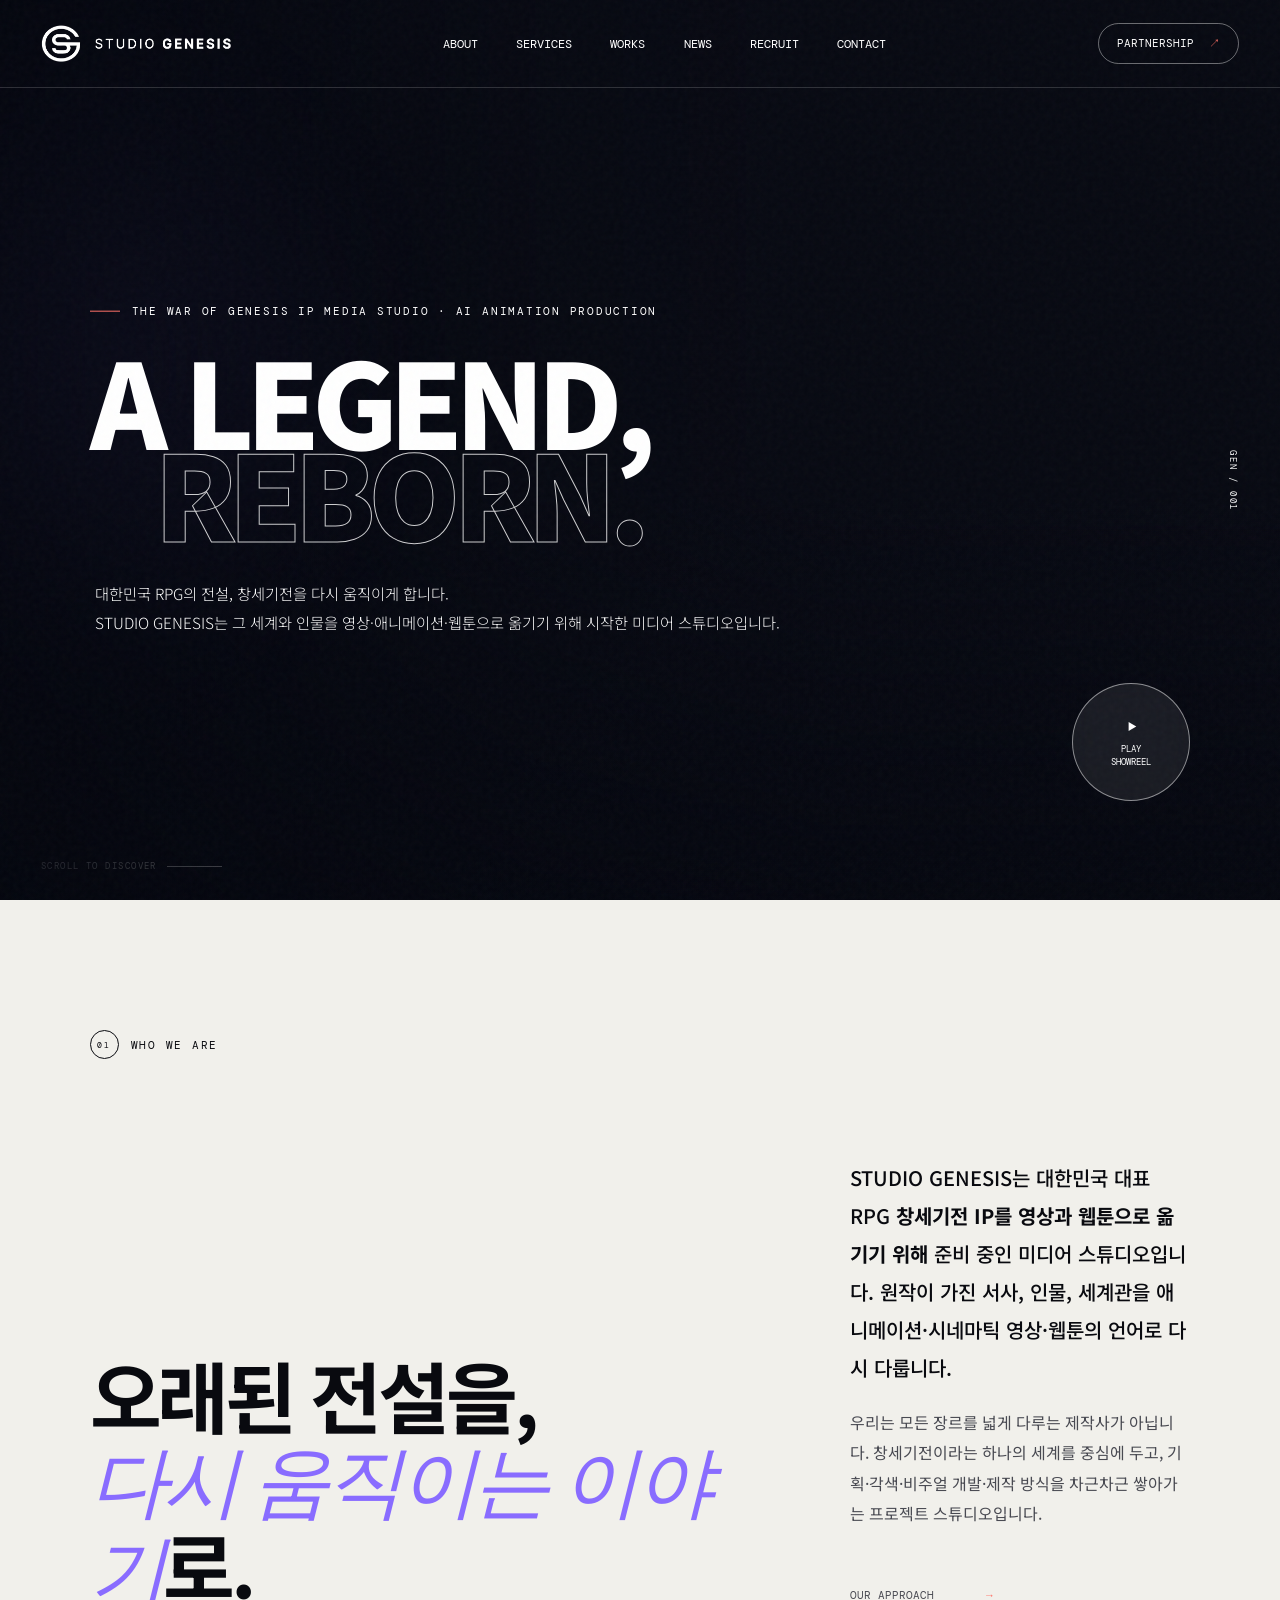
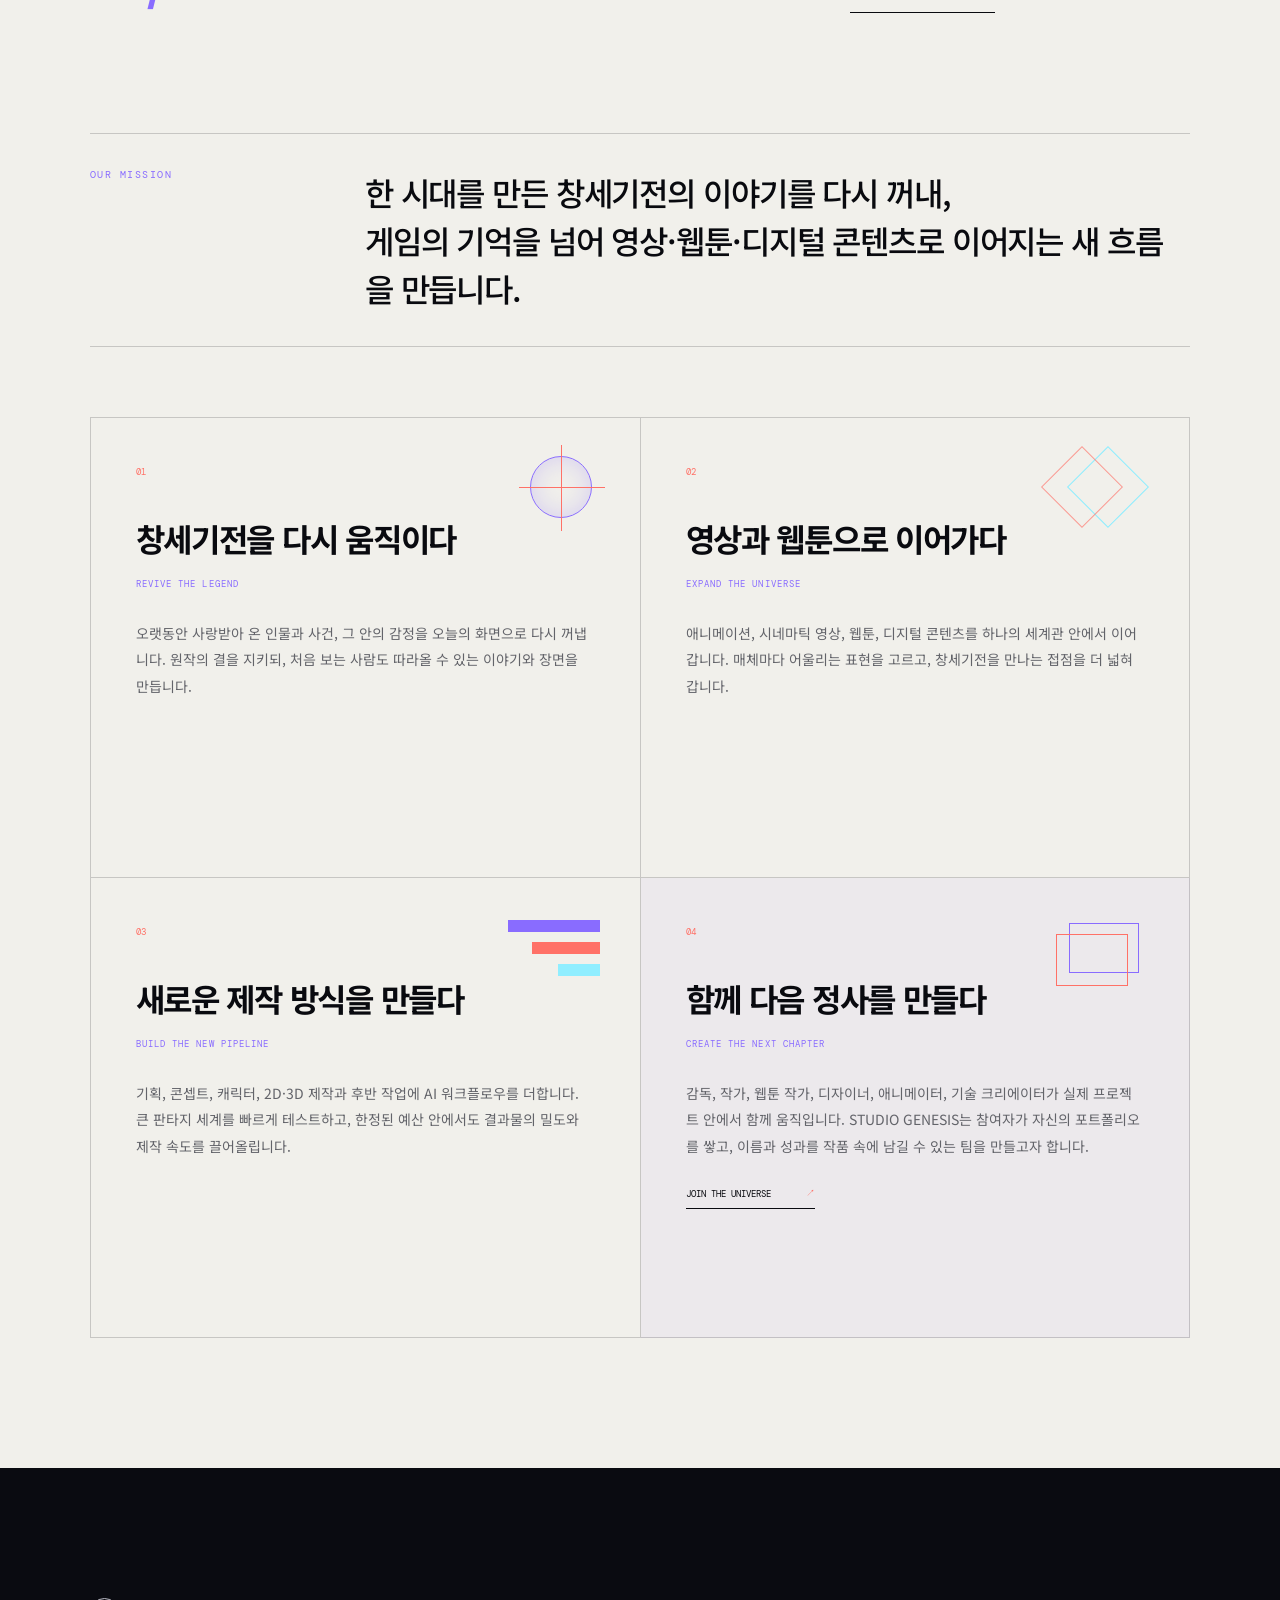
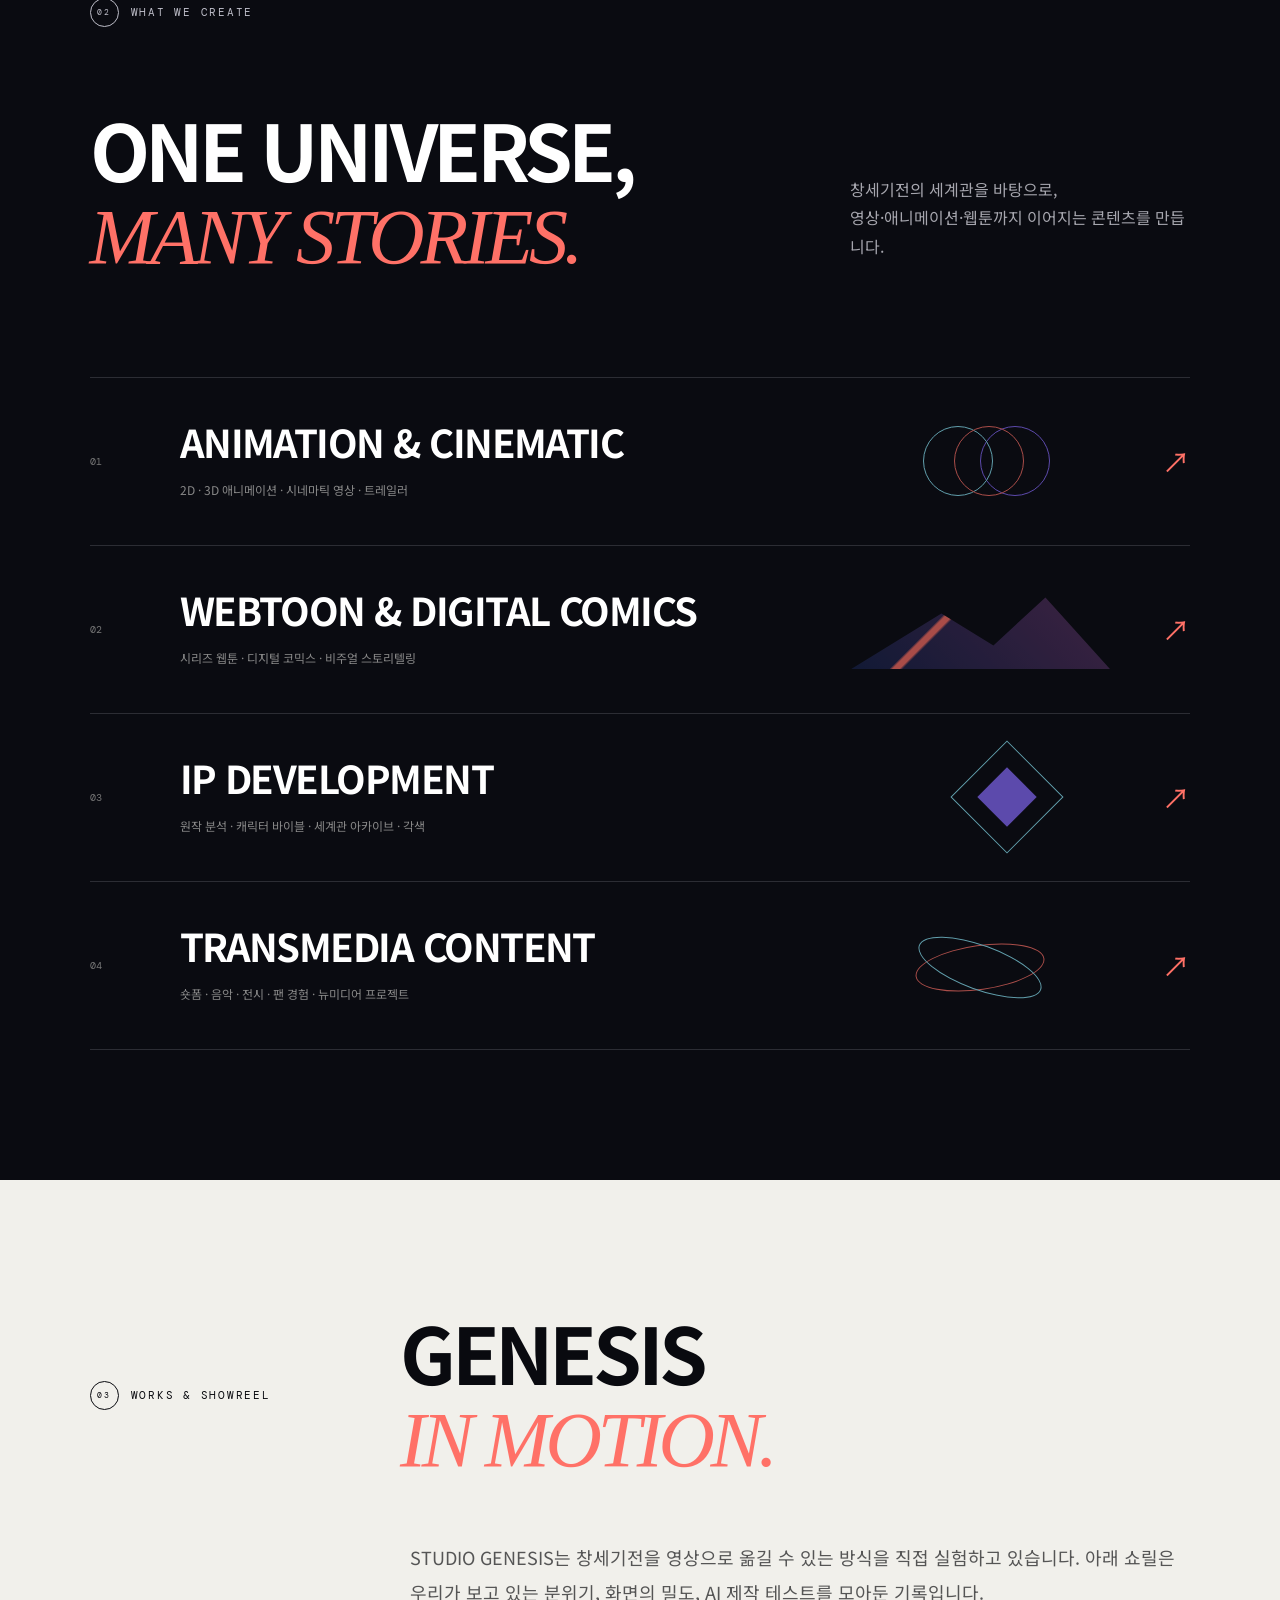
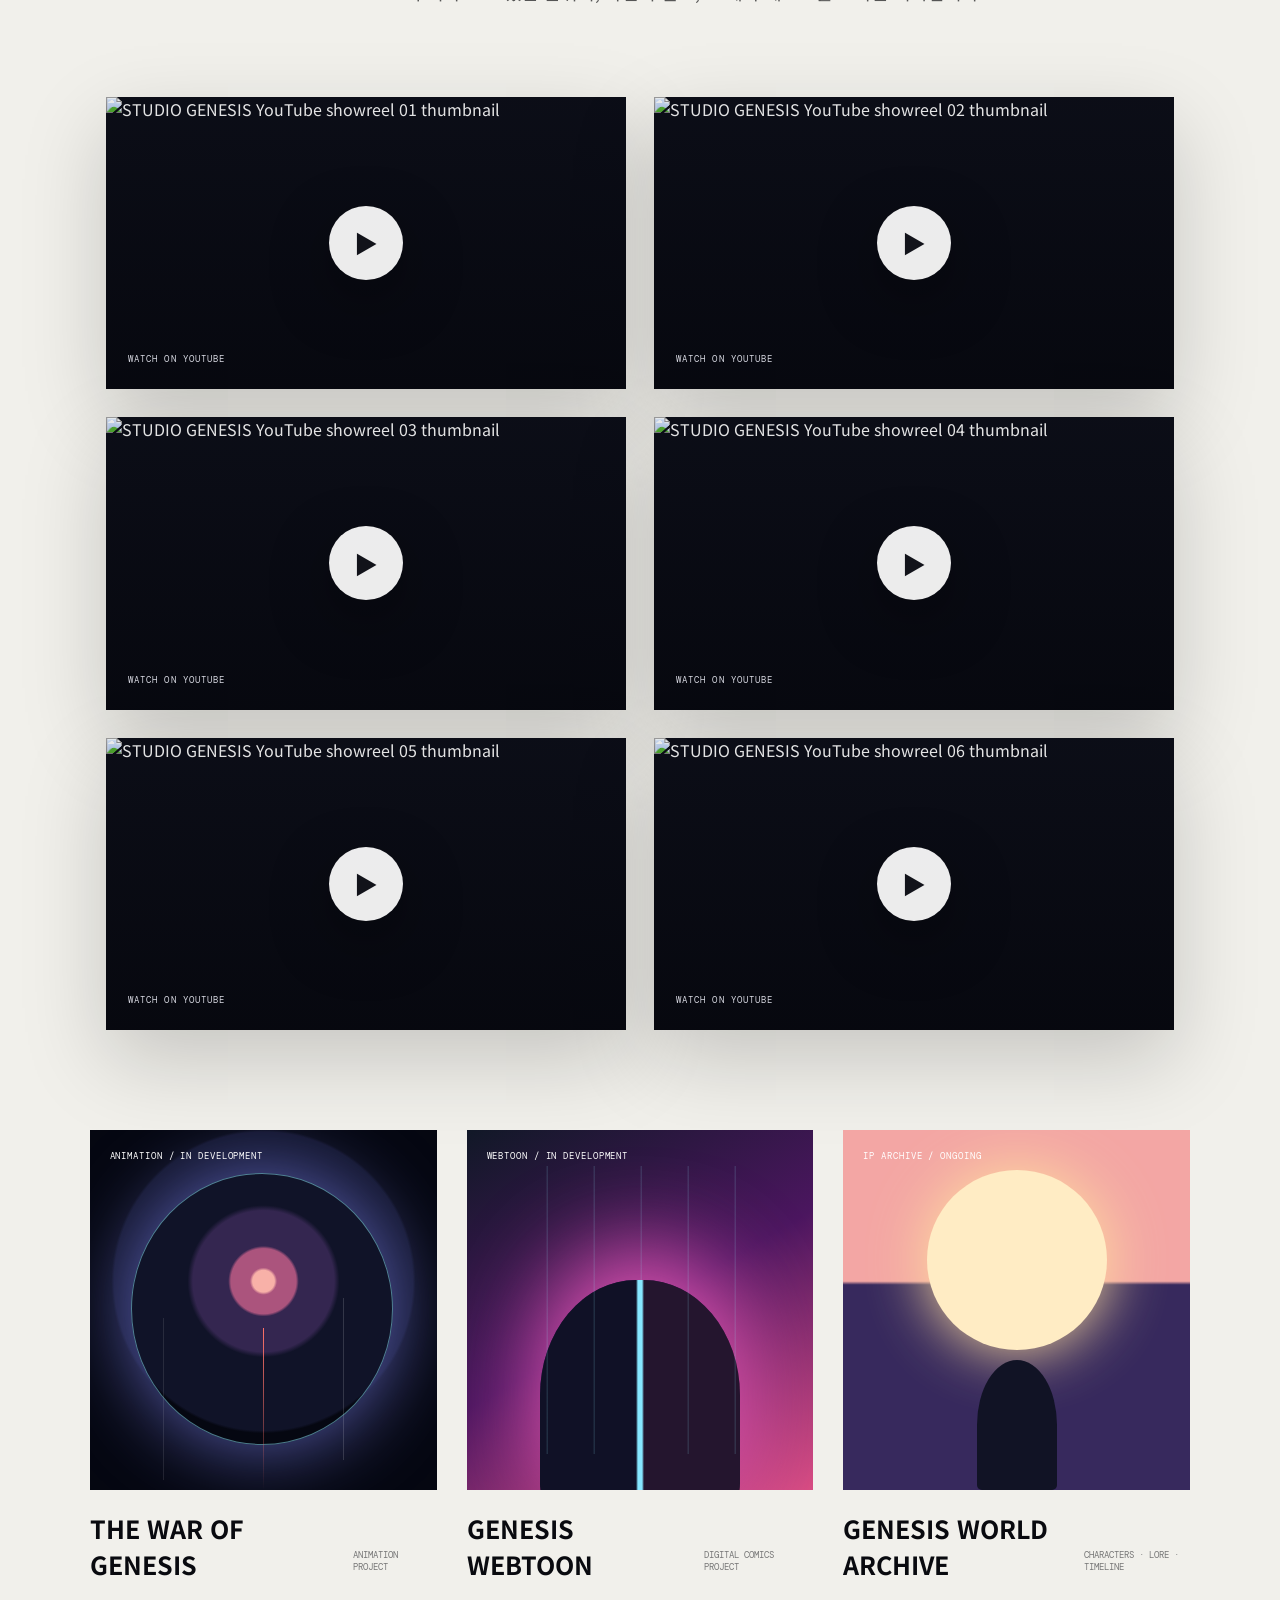
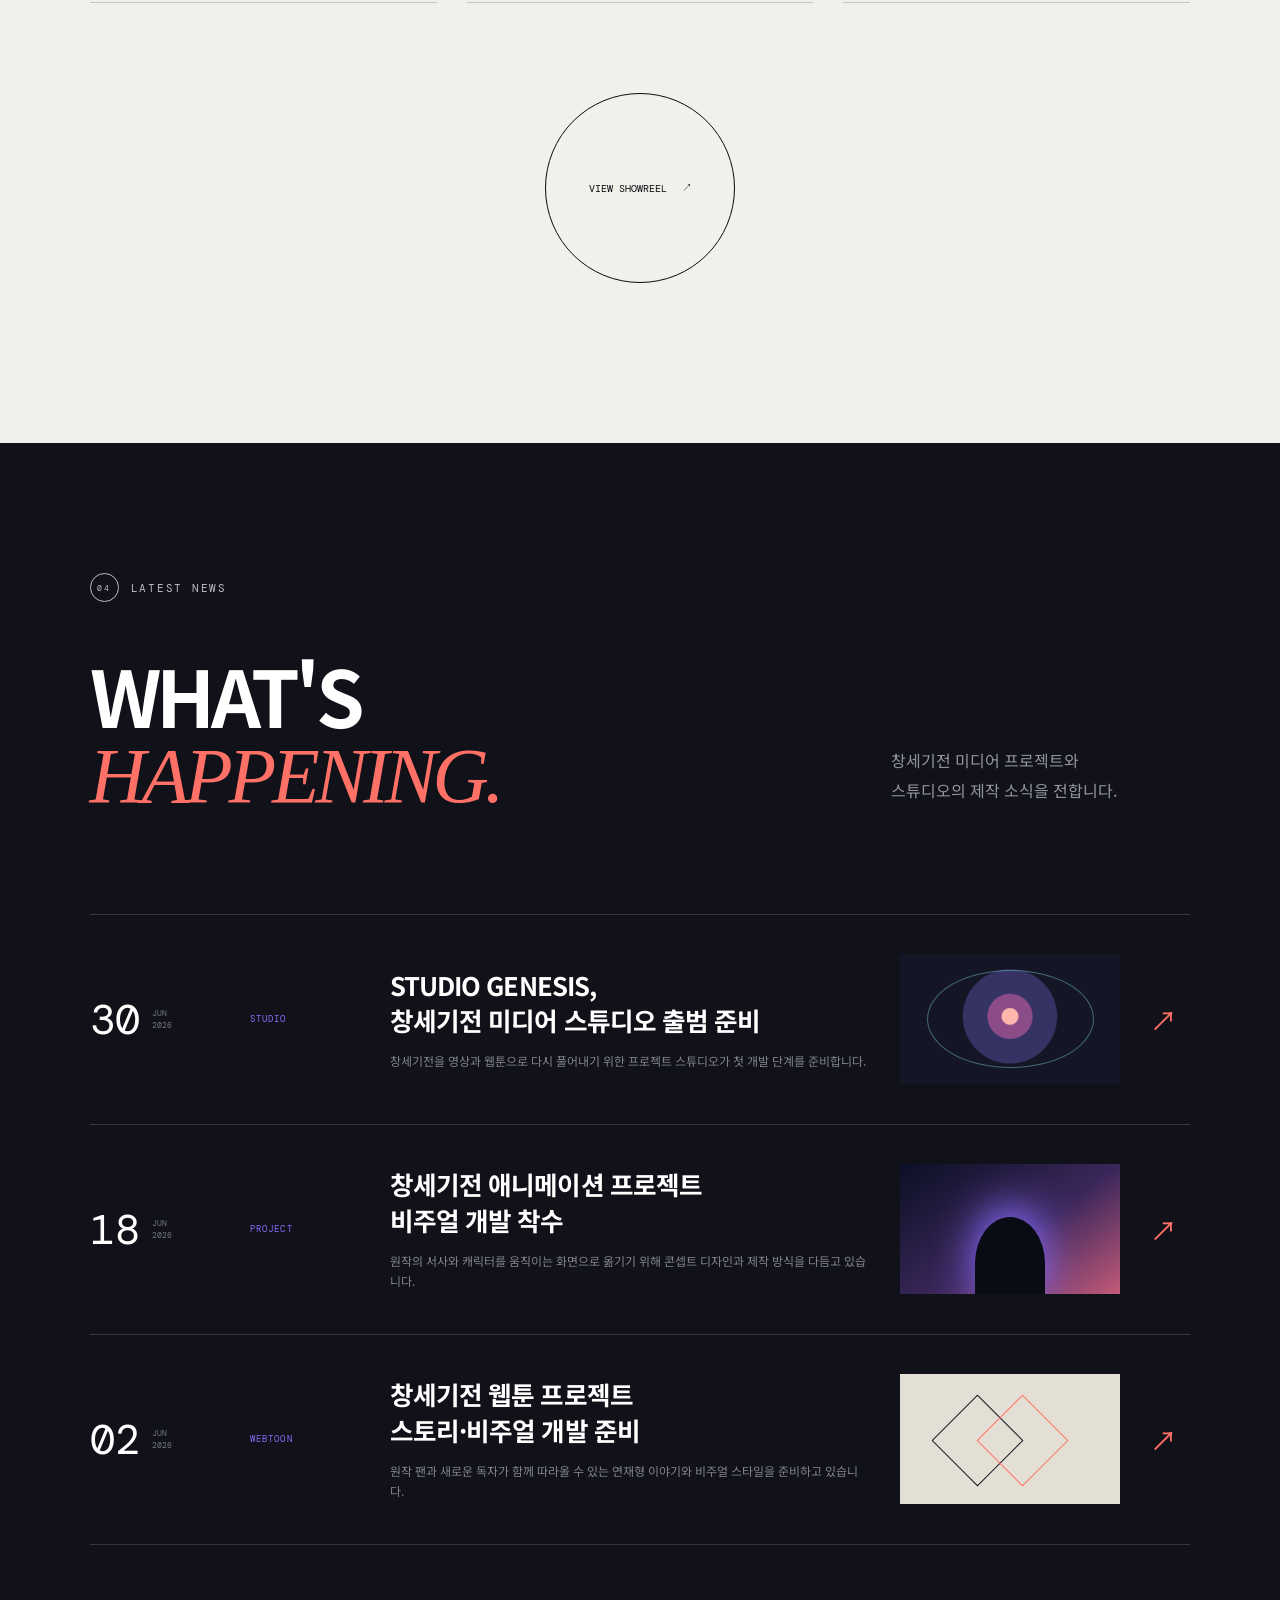
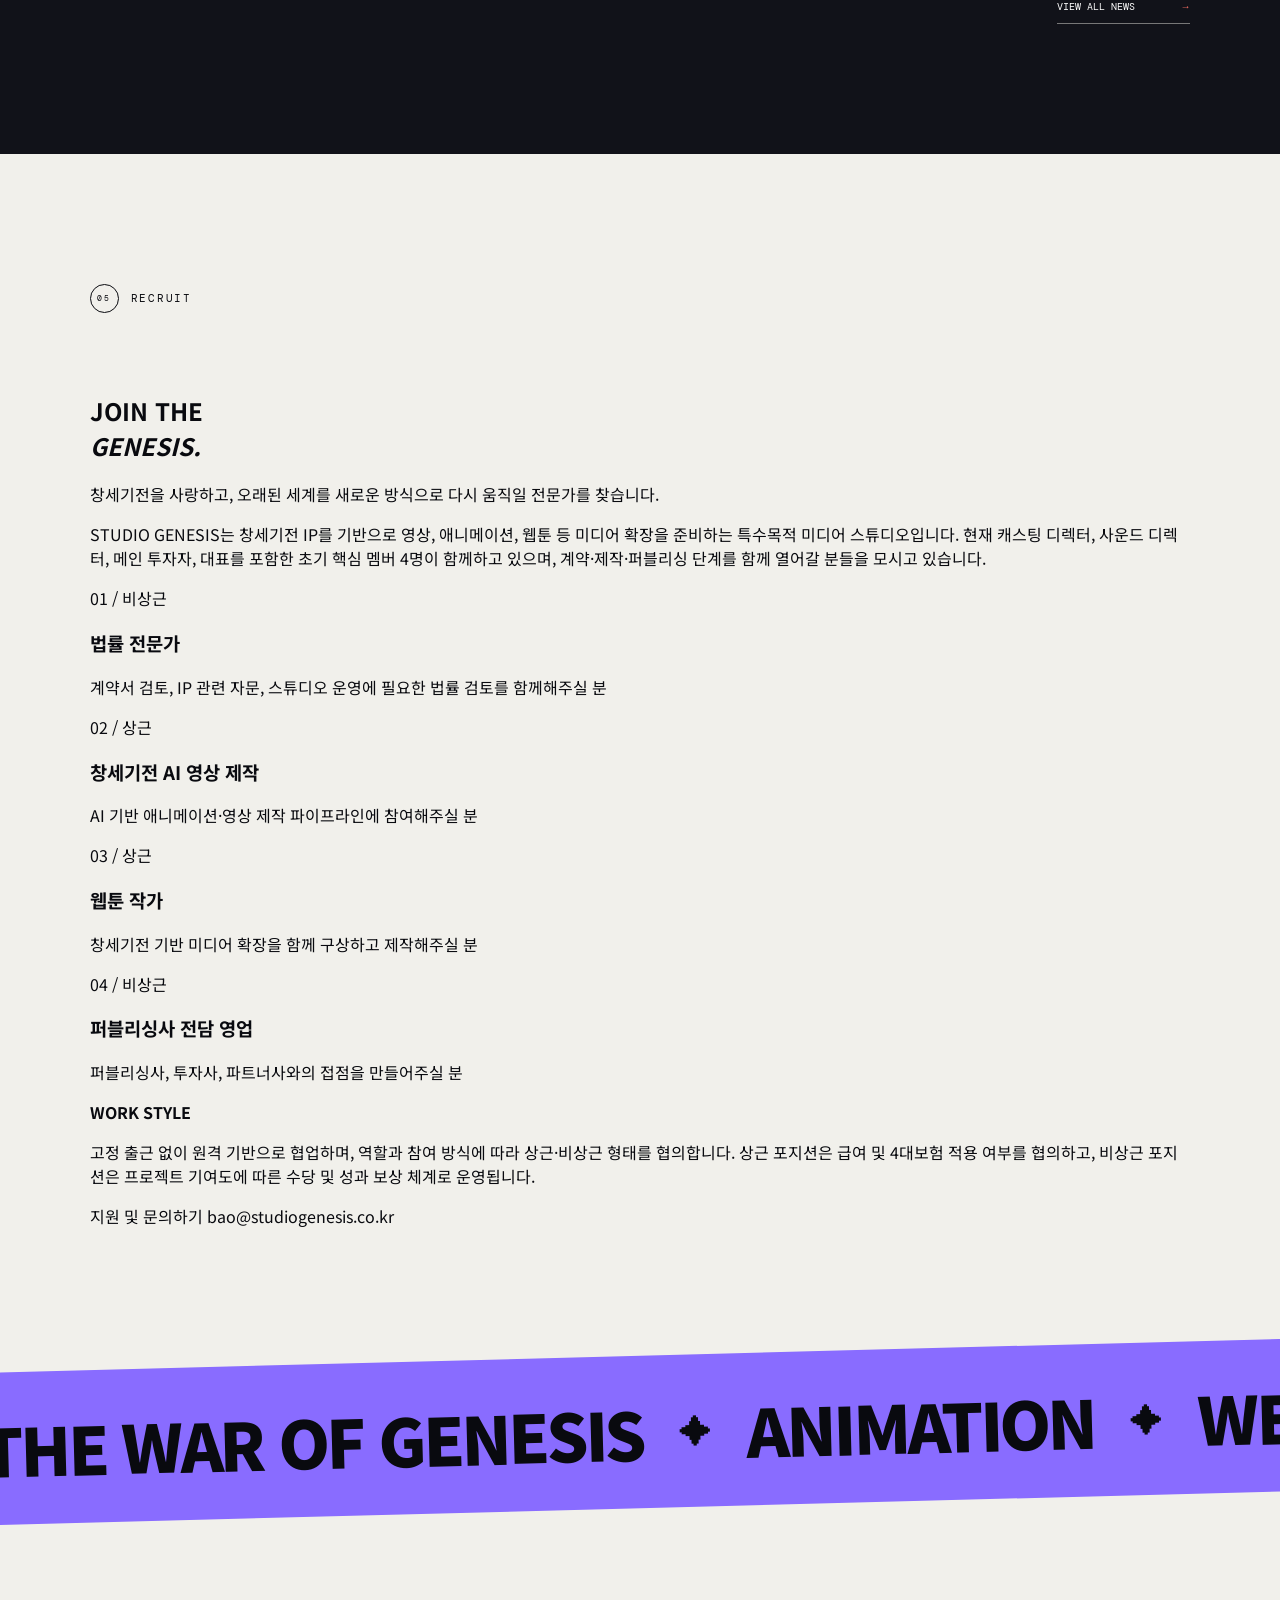
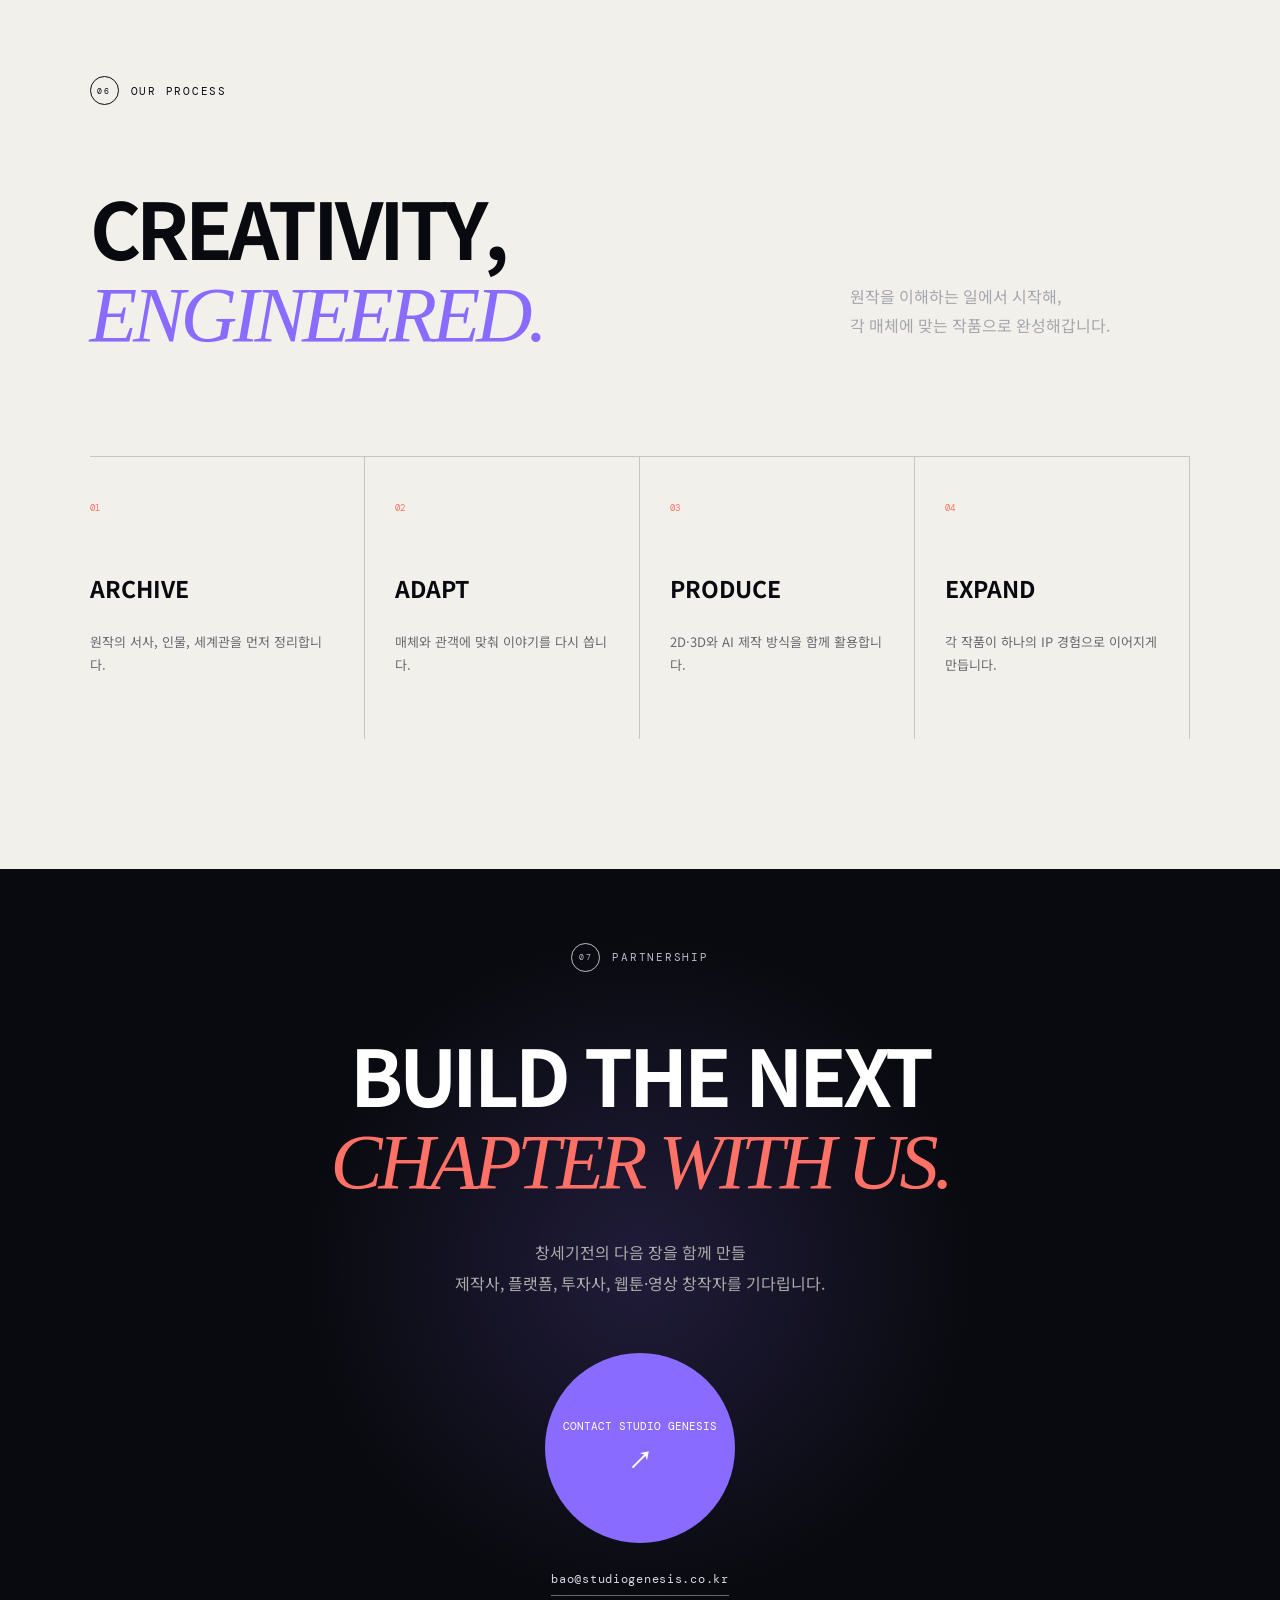
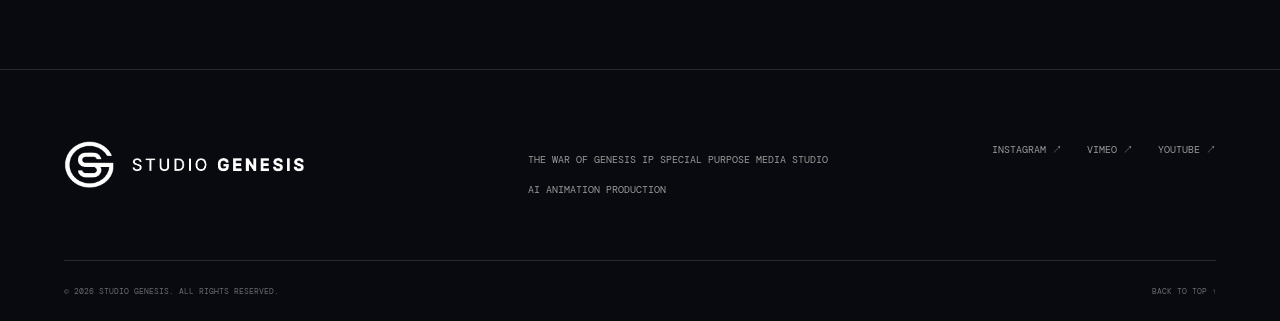
==== commit e5c81fec: "Add recruit section and simplify YouTube cards" ====
--- a/index.html
+++ b/index.html
@@ -20,7 +20,7 @@
   <link rel="preconnect" href="https://fonts.googleapis.com">
   <link rel="preconnect" href="https://fonts.gstatic.com" crossorigin>
   <link href="https://fonts.googleapis.com/css2?family=DM+Mono:wght@300;400;500&family=Noto+Sans+KR:wght@300;400;500;600;700;900&display=swap" rel="stylesheet">
-  <link rel="stylesheet" href="styles.css?v=20260711-mobile-showreel">
+  <link rel="stylesheet" href="styles.css?v=20260711-recruit">
 </head>
 <body>
   <div class="noise" aria-hidden="true"></div>
@@ -33,6 +33,7 @@
       <a href="#services">SERVICES</a>
       <a href="#works">WORKS</a>
       <a href="#news">NEWS</a>
+      <a href="#recruit">RECRUIT</a>
       <a href="#contact">CONTACT</a>
     </nav>
     <div class="header-actions">
@@ -49,7 +50,8 @@
       <a href="#services">SERVICES <span>02</span></a>
       <a href="#works">WORKS <span>03</span></a>
       <a href="#news">NEWS <span>04</span></a>
-      <a href="#contact">CONTACT <span>06</span></a>
+      <a href="#recruit">RECRUIT <span>05</span></a>
+      <a href="#contact">CONTACT <span>07</span></a>
     </nav>
   </div>
 
@@ -179,39 +181,27 @@
         <div class="youtube-track">
           <a class="youtube-card" href="https://www.youtube.com/watch?v=_QBhp-vLwTA" target="_blank" rel="noopener" aria-label="YouTube showreel 01 새 창에서 보기">
             <img src="https://img.youtube.com/vi/_QBhp-vLwTA/hqdefault.jpg" alt="STUDIO GENESIS YouTube showreel 01 thumbnail" loading="lazy">
-            <span class="youtube-tag">SHOWREEL 01</span>
-            <strong>AI CINEMATIC TEST</strong>
-            <small>WATCH ON YOUTUBE ↗</small>
+            <small>WATCH ON YOUTUBE</small>
           </a>
           <a class="youtube-card" href="https://www.youtube.com/watch?v=RoqCRvOzgOI&t=6s" target="_blank" rel="noopener" aria-label="YouTube showreel 02 새 창에서 보기">
             <img src="https://img.youtube.com/vi/RoqCRvOzgOI/hqdefault.jpg" alt="STUDIO GENESIS YouTube showreel 02 thumbnail" loading="lazy">
-            <span class="youtube-tag">SHOWREEL 02</span>
-            <strong>ANIMATION MOOD</strong>
-            <small>WATCH ON YOUTUBE ↗</small>
+            <small>WATCH ON YOUTUBE</small>
           </a>
           <a class="youtube-card" href="https://www.youtube.com/watch?v=Y4b45-_3fFk&t=15s" target="_blank" rel="noopener" aria-label="YouTube showreel 03 새 창에서 보기">
             <img src="https://img.youtube.com/vi/Y4b45-_3fFk/hqdefault.jpg" alt="STUDIO GENESIS YouTube showreel 03 thumbnail" loading="lazy">
-            <span class="youtube-tag">SHOWREEL 03</span>
-            <strong>FANTASY VISUAL</strong>
-            <small>WATCH ON YOUTUBE ↗</small>
+            <small>WATCH ON YOUTUBE</small>
           </a>
           <a class="youtube-card" href="https://www.youtube.com/watch?v=iIfhUteSJUs" target="_blank" rel="noopener" aria-label="YouTube showreel 04 새 창에서 보기">
             <img src="https://img.youtube.com/vi/iIfhUteSJUs/hqdefault.jpg" alt="STUDIO GENESIS YouTube showreel 04 thumbnail" loading="lazy">
-            <span class="youtube-tag">SHOWREEL 04</span>
-            <strong>MEDIA PROTOTYPE</strong>
-            <small>WATCH ON YOUTUBE ↗</small>
+            <small>WATCH ON YOUTUBE</small>
           </a>
           <a class="youtube-card" href="https://youtu.be/kXUymm7RdJs?si=yl3_FsjF2xq-q1-o" target="_blank" rel="noopener" aria-label="YouTube showreel 05 새 창에서 보기">
             <img src="https://img.youtube.com/vi/kXUymm7RdJs/hqdefault.jpg" alt="STUDIO GENESIS YouTube showreel 05 thumbnail" loading="lazy">
-            <span class="youtube-tag">SHOWREEL 05</span>
-            <strong>GENESIS VISUAL TEST</strong>
-            <small>WATCH ON YOUTUBE ↗</small>
+            <small>WATCH ON YOUTUBE</small>
           </a>
           <a class="youtube-card" href="https://youtu.be/1ImJpCzvass?si=ic7QbNINjjjpgANB" target="_blank" rel="noopener" aria-label="YouTube showreel 06 새 창에서 보기">
             <img src="https://img.youtube.com/vi/1ImJpCzvass/hqdefault.jpg" alt="STUDIO GENESIS YouTube showreel 06 thumbnail" loading="lazy">
-            <span class="youtube-tag">SHOWREEL 06</span>
-            <strong>AI ANIMATION STUDY</strong>
-            <small>WATCH ON YOUTUBE ↗</small>
+            <small>WATCH ON YOUTUBE</small>
           </a>
         </div>
       </div>
@@ -292,6 +282,49 @@
       <a class="news-more reveal" href="#contact">VIEW ALL NEWS <span>→</span></a>
     </section>
 
+    <section class="recruit section" id="recruit">
+      <div class="recruit-head">
+        <div>
+          <div class="section-label reveal"><span>05</span> RECRUIT</div>
+          <h2 class="reveal">JOIN THE<br><em>GENESIS.</em></h2>
+        </div>
+        <p class="reveal">창세기전을 사랑하고, 오래된 세계를 새로운 방식으로 다시 움직일 전문가를 찾습니다.</p>
+      </div>
+
+      <div class="recruit-intro reveal">
+        <p>STUDIO GENESIS는 창세기전 IP를 기반으로 영상, 애니메이션, 웹툰 등 미디어 확장을 준비하는 특수목적 미디어 스튜디오입니다. 현재 캐스팅 디렉터, 사운드 디렉터, 메인 투자자, 대표를 포함한 초기 핵심 멤버 4명이 함께하고 있으며, 계약·제작·퍼블리싱 단계를 함께 열어갈 분들을 모시고 있습니다.</p>
+      </div>
+
+      <div class="recruit-grid">
+        <article class="recruit-card reveal">
+          <span>01 / 비상근</span>
+          <h3>법률 전문가</h3>
+          <p>계약서 검토, IP 관련 자문, 스튜디오 운영에 필요한 법률 검토를 함께해주실 분</p>
+        </article>
+        <article class="recruit-card reveal">
+          <span>02 / 상근</span>
+          <h3>창세기전 AI 영상 제작</h3>
+          <p>AI 기반 애니메이션·영상 제작 파이프라인에 참여해주실 분</p>
+        </article>
+        <article class="recruit-card reveal">
+          <span>03 / 상근</span>
+          <h3>웹툰 작가</h3>
+          <p>창세기전 기반 미디어 확장을 함께 구상하고 제작해주실 분</p>
+        </article>
+        <article class="recruit-card reveal">
+          <span>04 / 비상근</span>
+          <h3>퍼블리싱사 전담 영업</h3>
+          <p>퍼블리싱사, 투자사, 파트너사와의 접점을 만들어주실 분</p>
+        </article>
+      </div>
+
+      <div class="recruit-note reveal">
+        <strong>WORK STYLE</strong>
+        <p>고정 출근 없이 원격 기반으로 협업하며, 역할과 참여 방식에 따라 상근·비상근 형태를 협의합니다. 상근 포지션은 급여 및 4대보험 적용 여부를 협의하고, 비상근 포지션은 프로젝트 기여도에 따른 수당 및 성과 보상 체계로 운영됩니다.</p>
+        <a href="mailto:bao@studiogenesis.co.kr">지원 및 문의하기 <span>bao@studiogenesis.co.kr</span></a>
+      </div>
+    </section>
+
     <section class="marquee" aria-label="스튜디오 키워드">
       <div class="marquee-track">
         <span>THE WAR OF GENESIS</span><b>✦</b><span>ANIMATION</span><b>✦</b><span>WEBTOON</span><b>✦</b>
@@ -300,7 +333,7 @@
     </section>
 
     <section class="process section">
-      <div class="section-label reveal"><span>05</span> OUR PROCESS</div>
+      <div class="section-label reveal"><span>06</span> OUR PROCESS</div>
       <div class="process-head">
         <h2 class="reveal">CREATIVITY,<br><em>ENGINEERED.</em></h2>
         <p class="reveal">원작을 이해하는 일에서 시작해,<br>각 매체에 맞는 작품으로 완성해갑니다.</p>
@@ -316,7 +349,7 @@
     <section class="contact" id="contact">
       <div class="contact-glow" aria-hidden="true"></div>
       <div class="contact-inner">
-        <div class="section-label reveal light"><span>06</span> PARTNERSHIP</div>
+        <div class="section-label reveal light"><span>07</span> PARTNERSHIP</div>
         <h2 class="reveal">BUILD THE NEXT<br><em>CHAPTER WITH US.</em></h2>
         <p class="reveal">창세기전의 다음 장을 함께 만들<br>제작사, 플랫폼, 투자사, 웹툰·영상 창작자를 기다립니다.</p>
         <a class="contact-button reveal" href="mailto:bao@studiogenesis.co.kr">
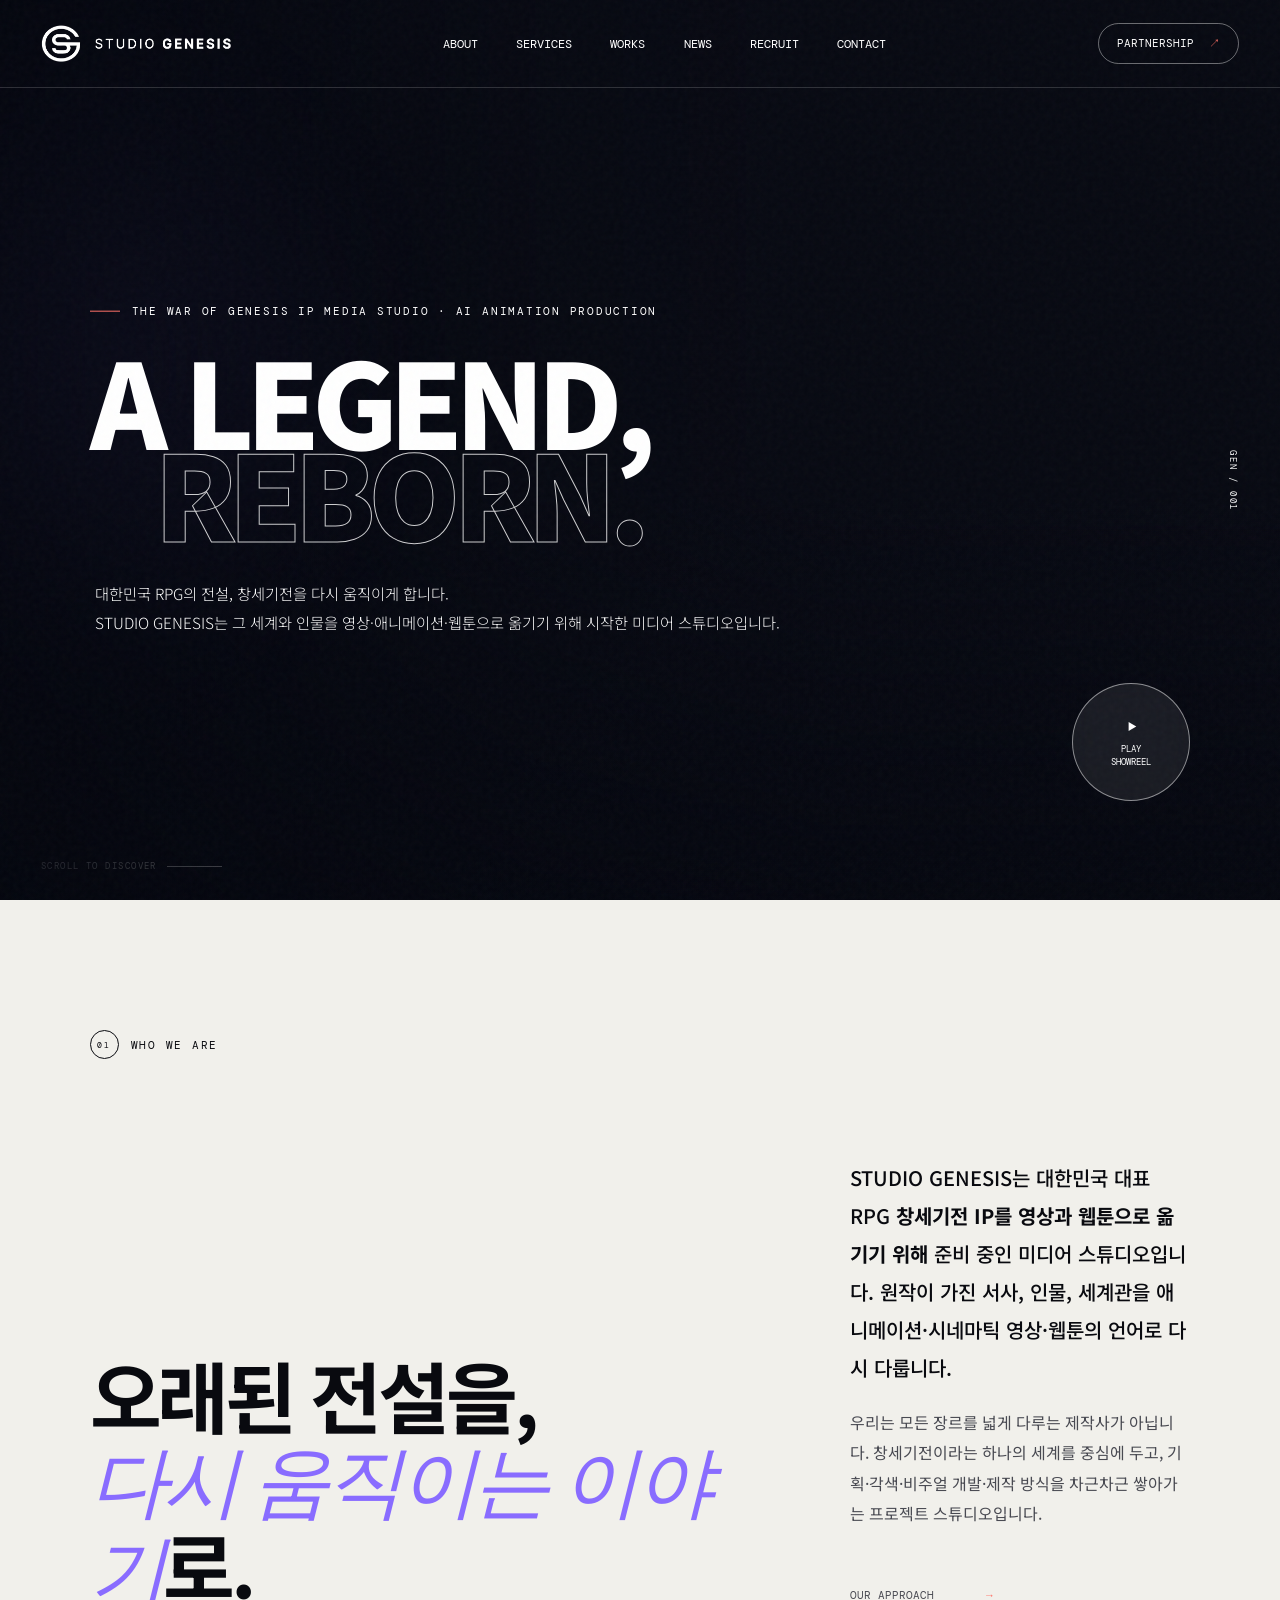
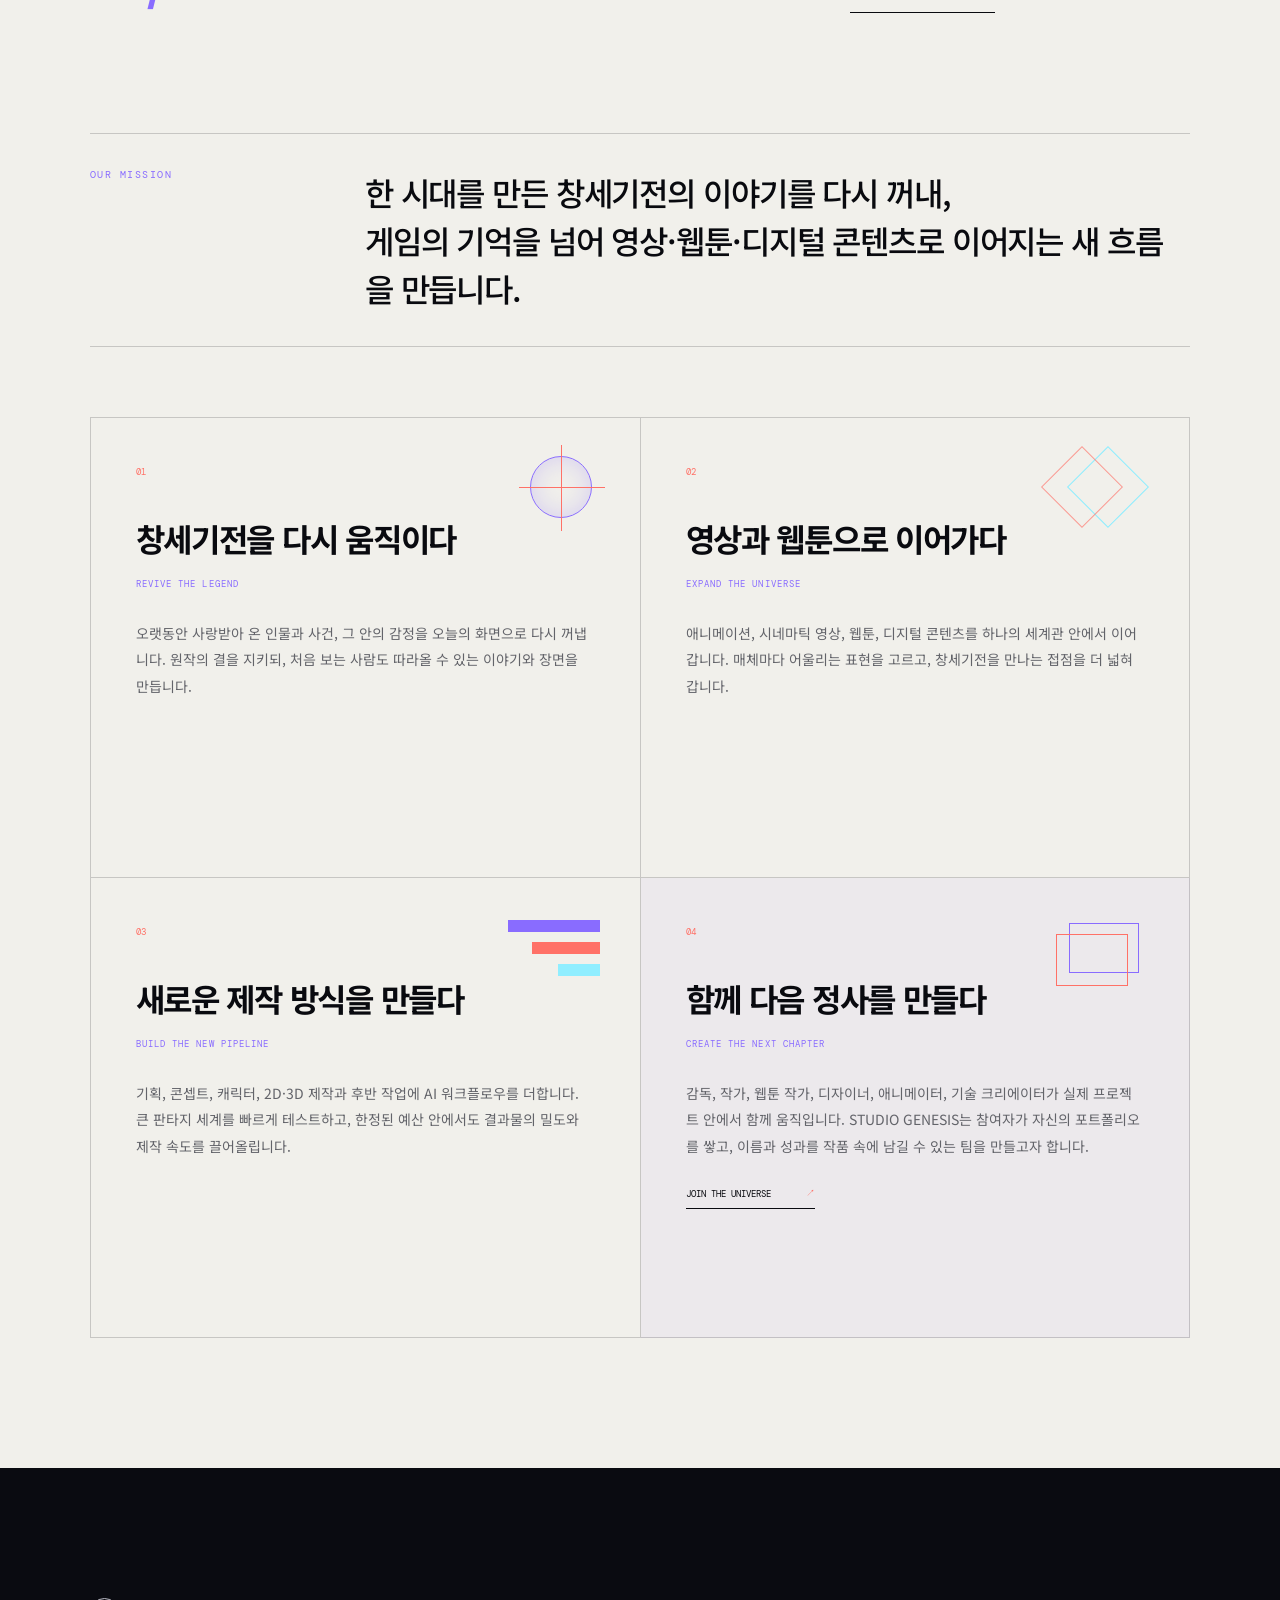
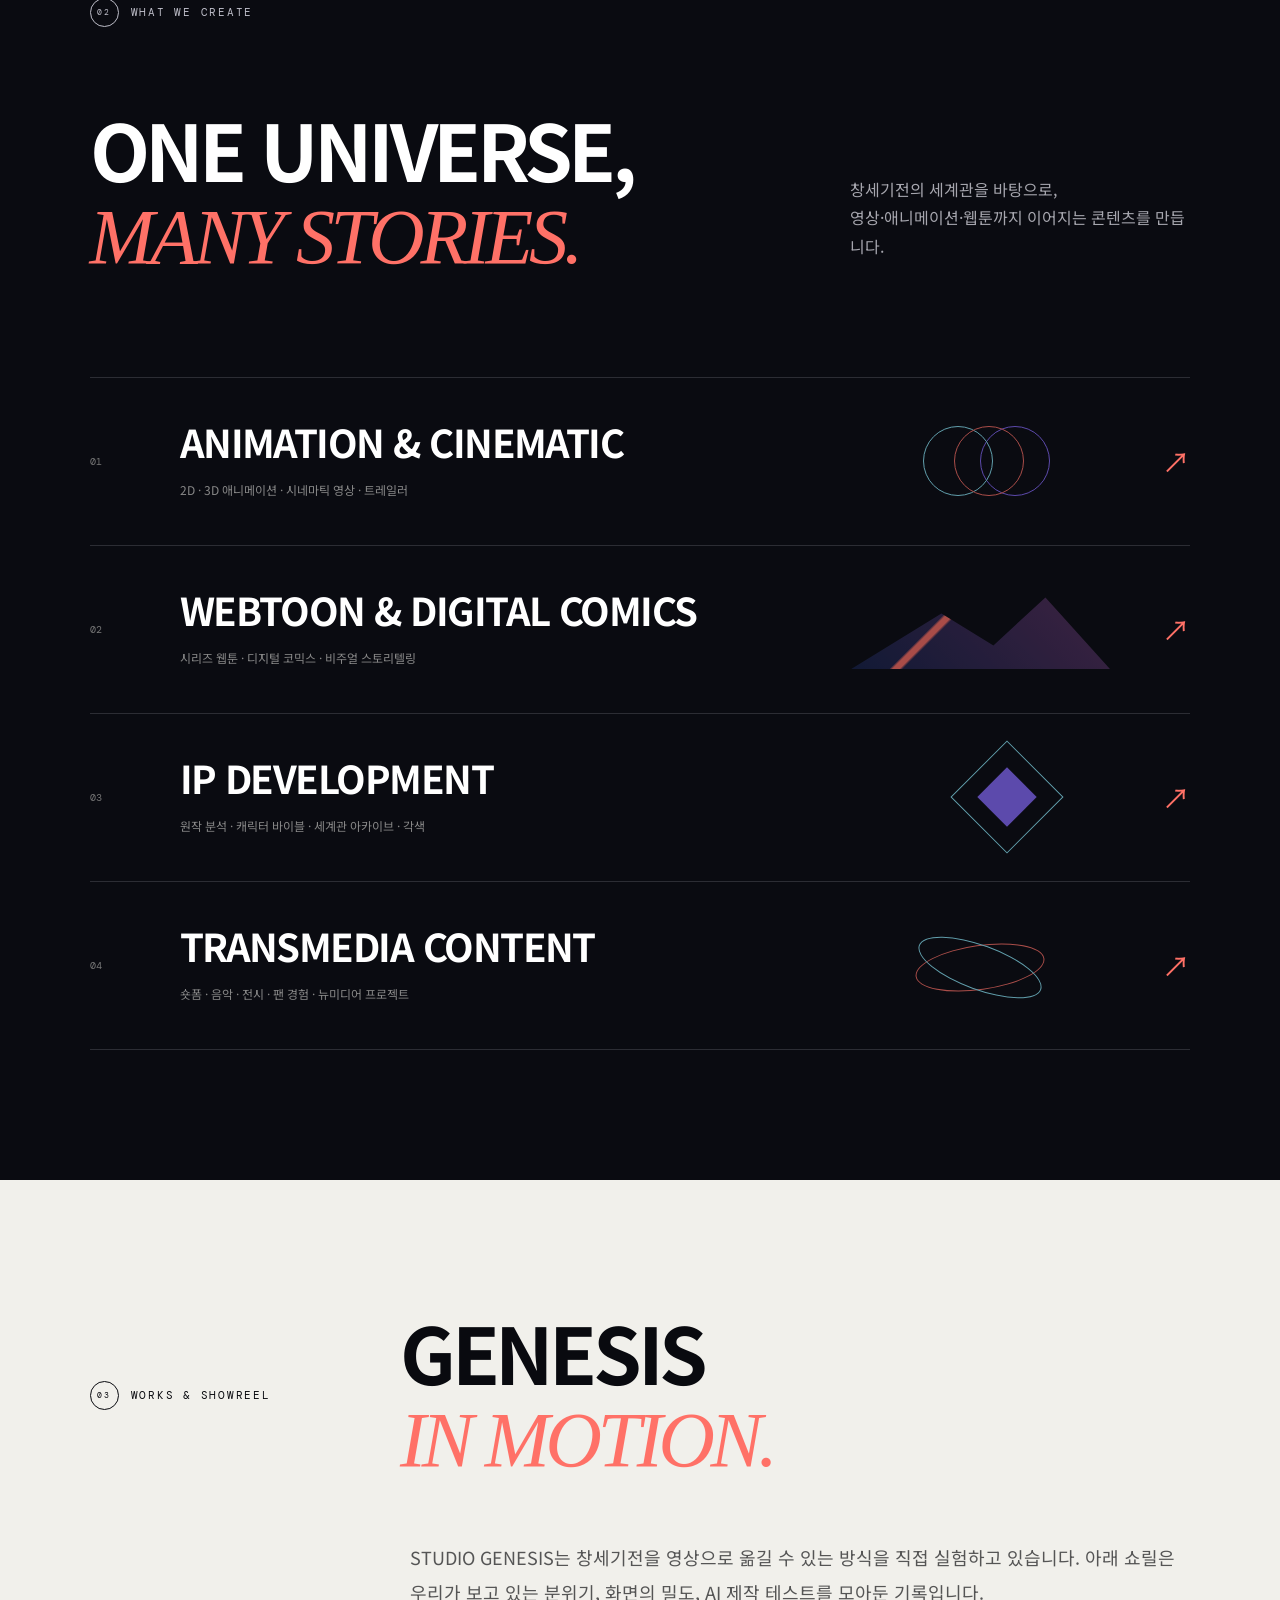
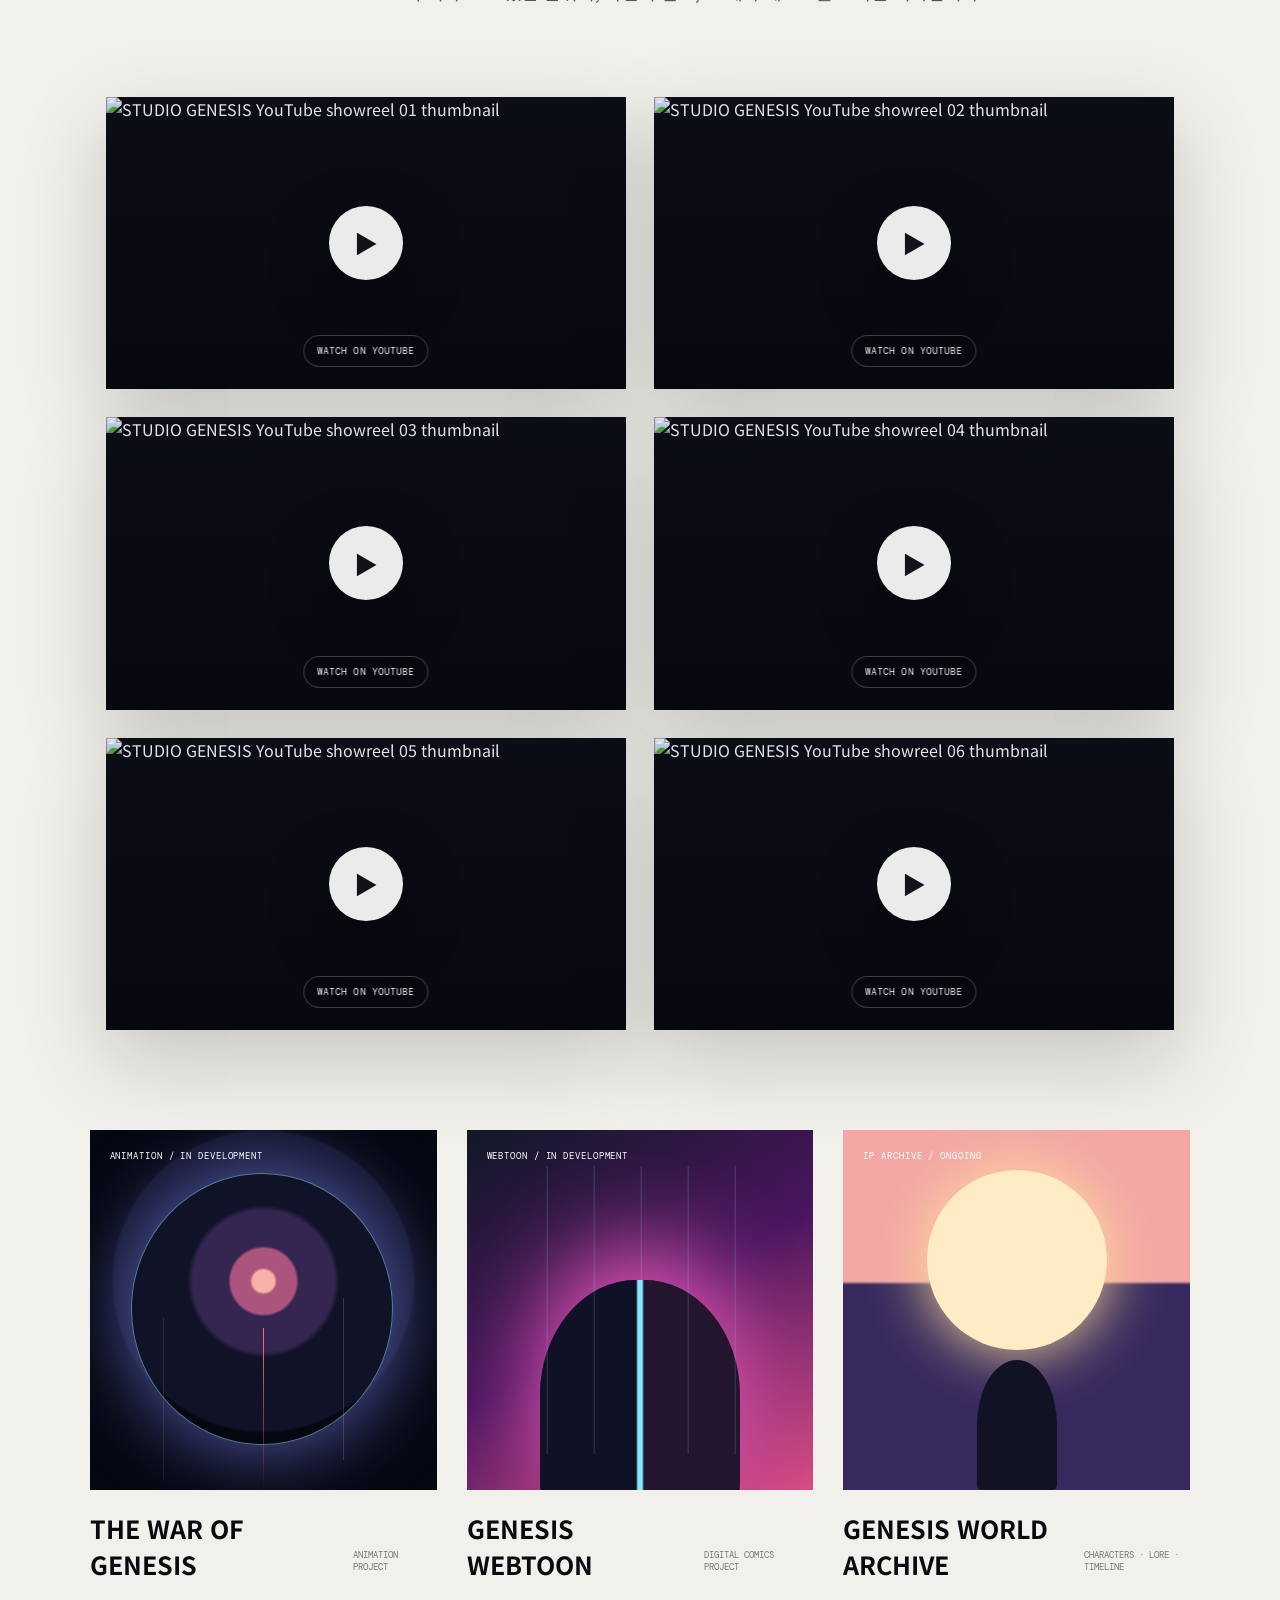
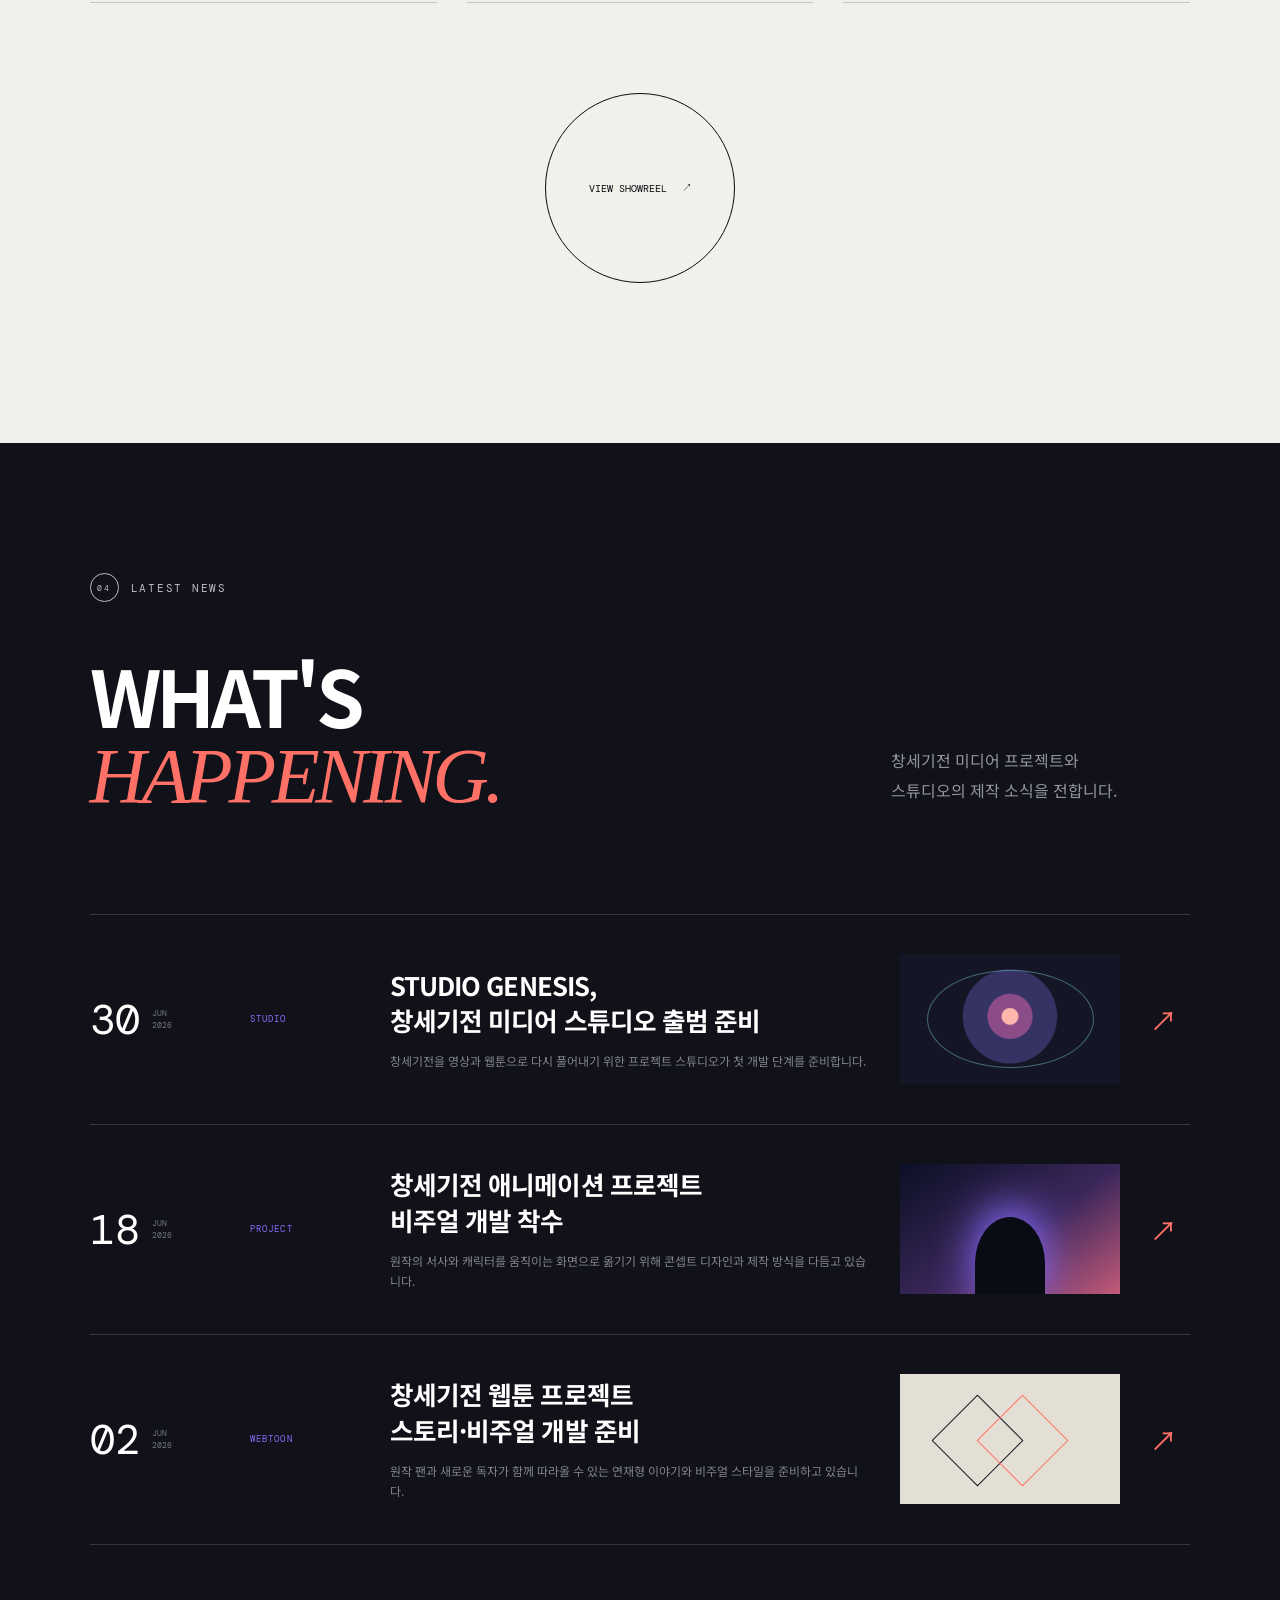
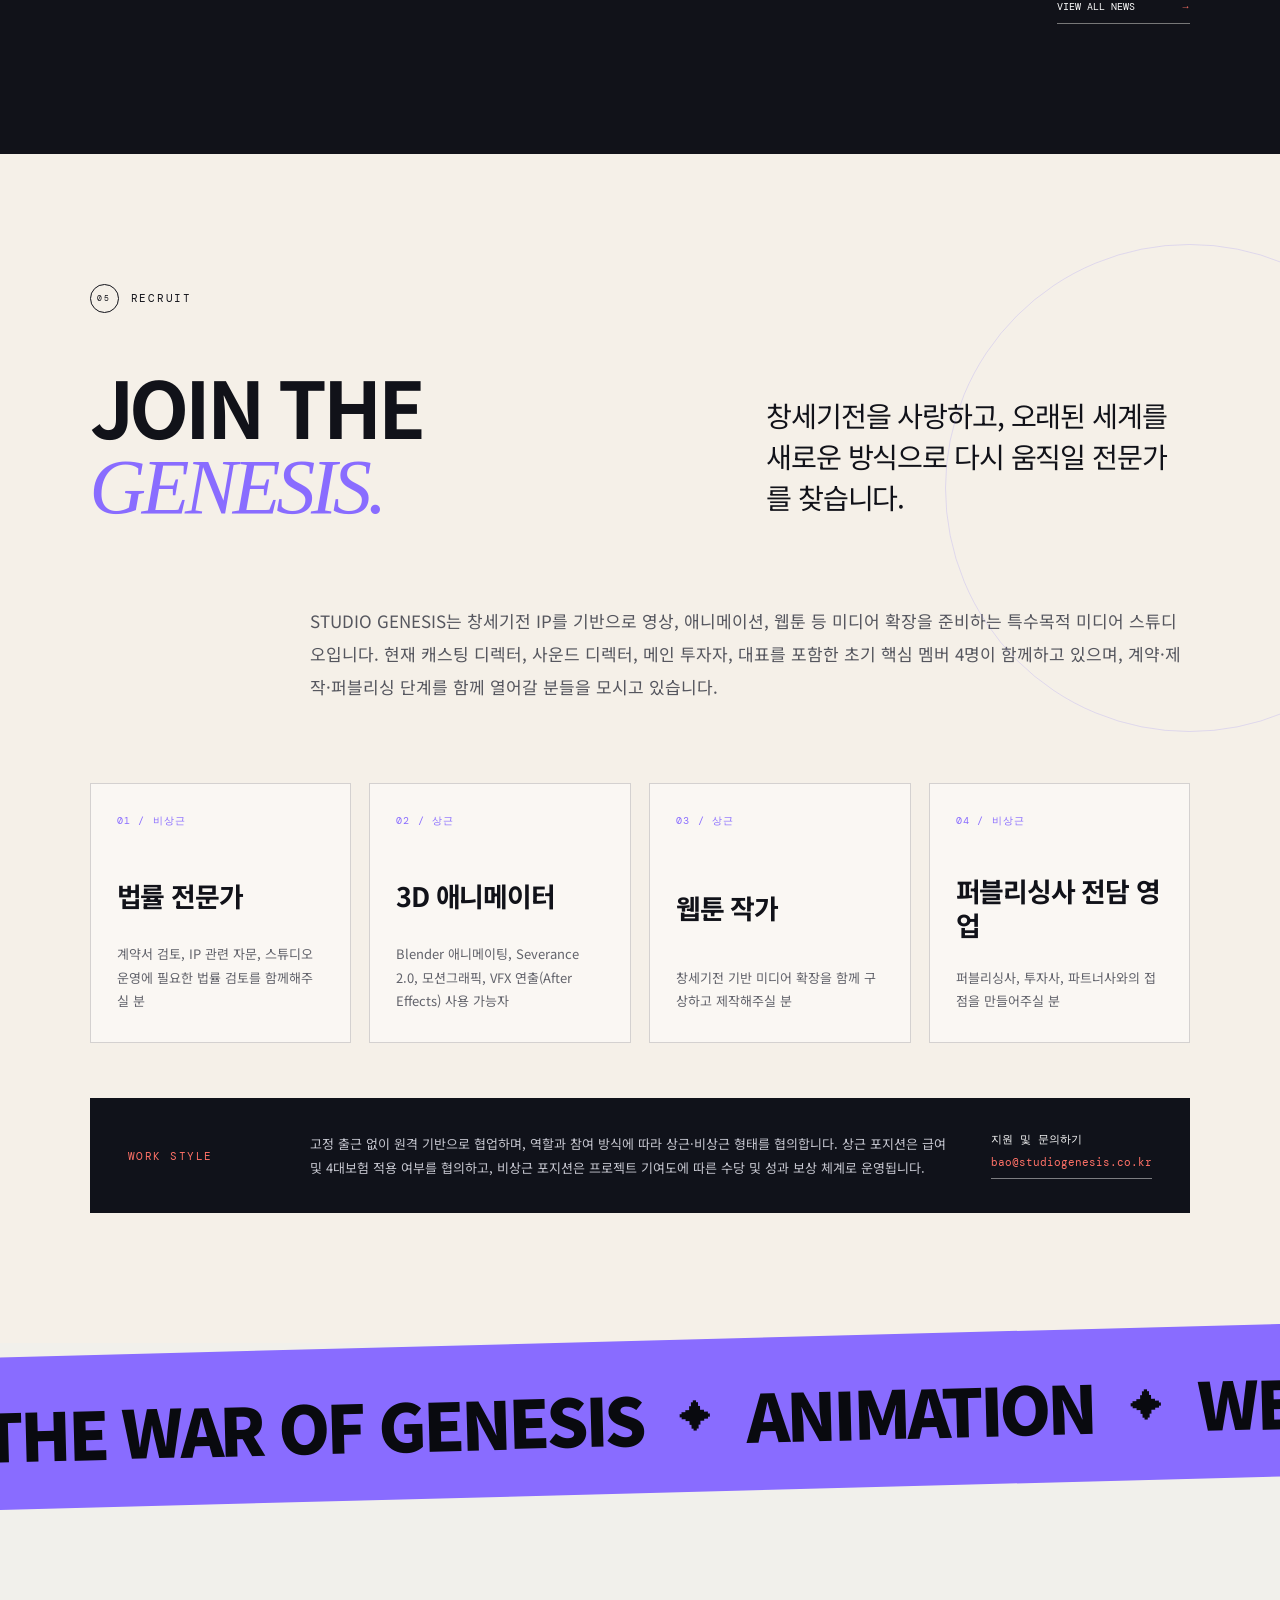
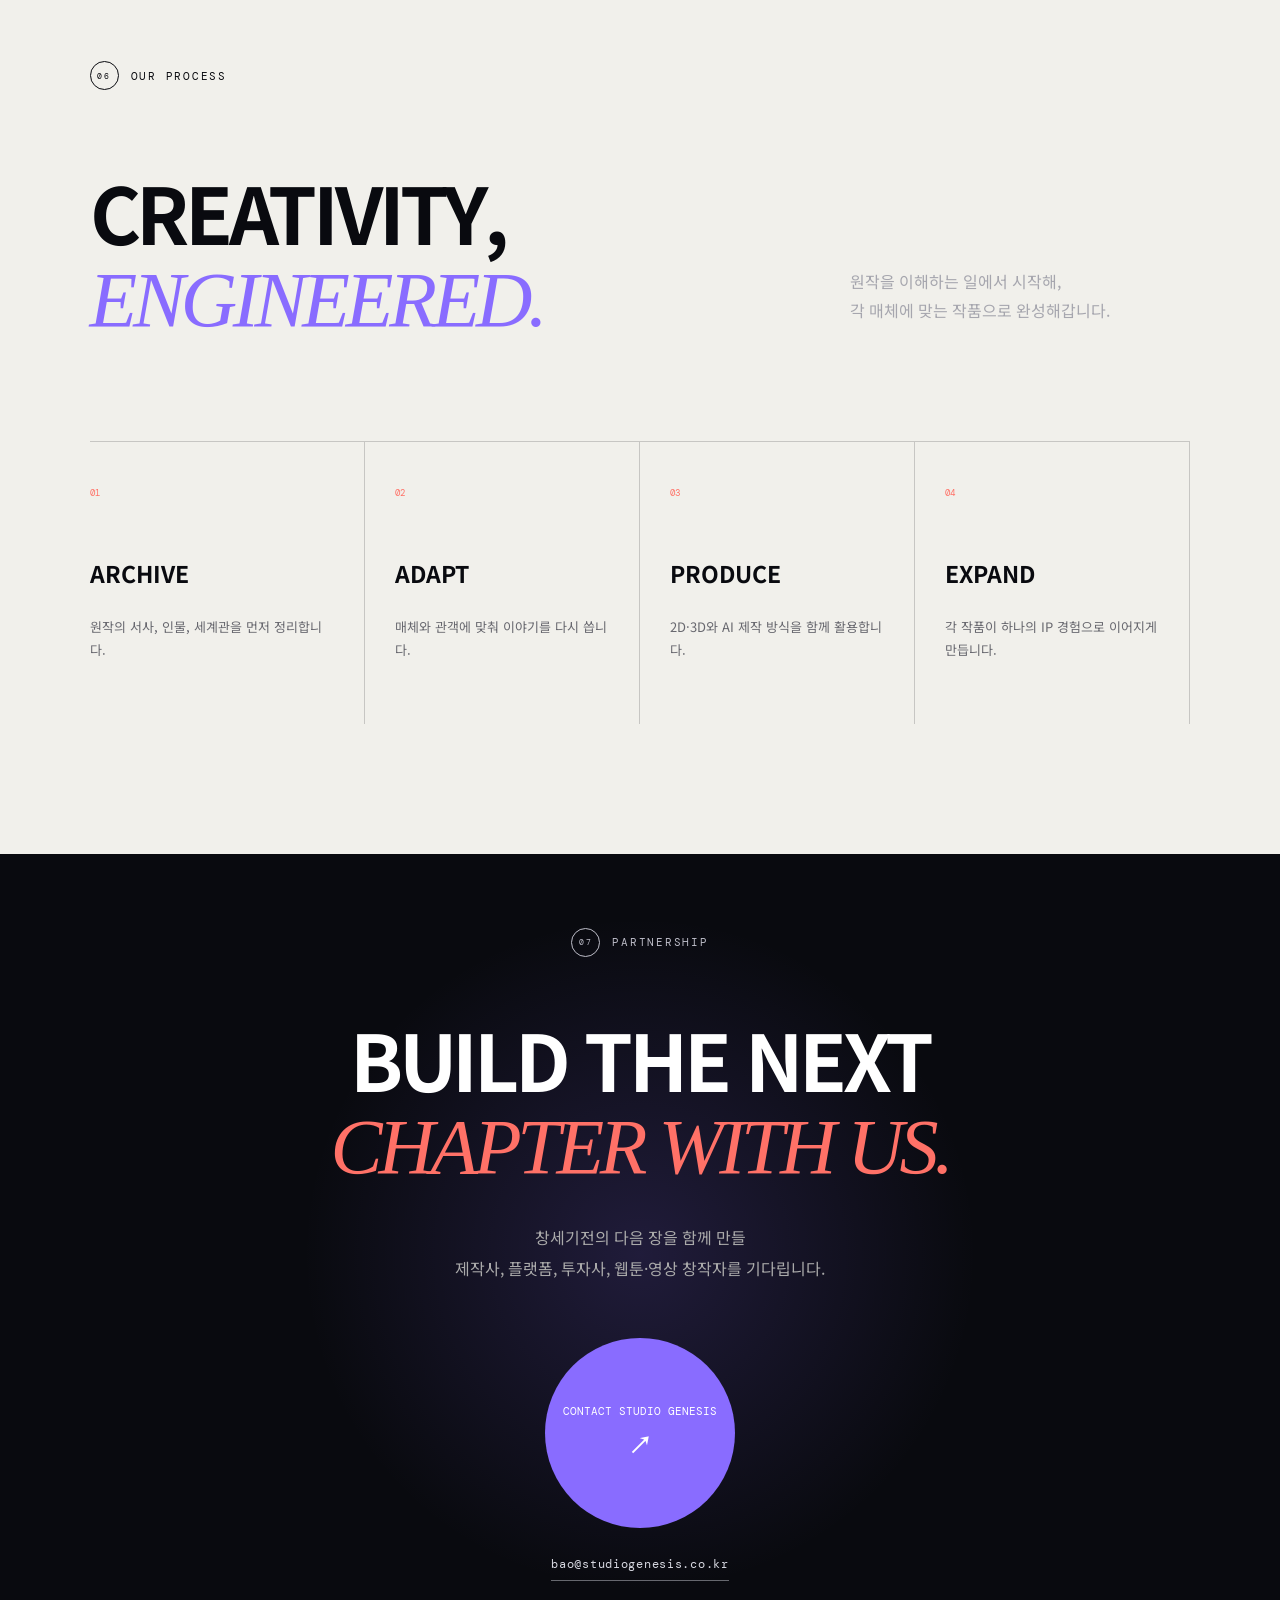
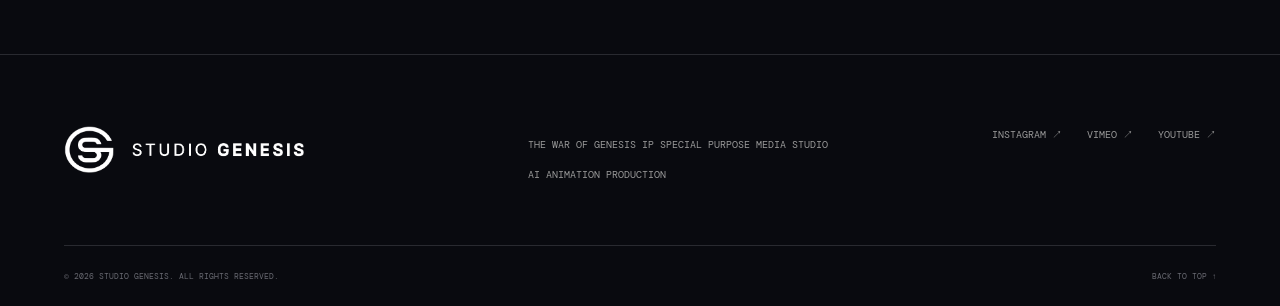
==== commit 4fa54fef: "Update recruit 3D animator role" ====
--- a/index.html
+++ b/index.html
@@ -303,8 +303,8 @@
         </article>
         <article class="recruit-card reveal">
           <span>02 / 상근</span>
-          <h3>창세기전 AI 영상 제작</h3>
-          <p>AI 기반 애니메이션·영상 제작 파이프라인에 참여해주실 분</p>
+          <h3>3D 애니메이터</h3>
+          <p>Blender 애니메이팅, Severance 2.0, 모션그래픽, VFX 연출(After Effects) 사용 가능자</p>
         </article>
         <article class="recruit-card reveal">
           <span>03 / 상근</span>
--- a/styles.css
+++ b/styles.css
@@ -64,6 +64,7 @@
 .news-list{margin-top:100px;border-top:1px solid #34353d}.news-item>a{display:grid;grid-template-columns:130px 110px 1fr 220px 40px;align-items:center;gap:30px;min-height:210px;padding:30px 0;border-bottom:1px solid #34353d;position:relative;transition:background .35s,padding .35s}.news-item>a:hover{background:#181a23;padding-left:18px;padding-right:18px}.news-date{display:flex;align-items:center;gap:12px}.news-date strong{font:400 42px "DM Mono"}.news-date span{font:8px/1.5 "DM Mono";color:#74757f}.news-category{font:9px "DM Mono";letter-spacing:.13em;color:var(--violet)}.news-copy h3{font-size:clamp(19px,2vw,30px);line-height:1.4;letter-spacing:-.035em;margin:0}.news-copy p{font-size:12px;line-height:1.7;color:#81828b;max-width:650px;margin:13px 0 0}.news-arrow{font-size:27px;color:var(--coral);transition:.3s}.news-item>a:hover .news-arrow{transform:translate(5px,-5px)}
 .news-thumb{height:130px;position:relative;overflow:hidden;background:#202231}.news-thumb i{display:block;position:absolute}.news-thumb-a{background:radial-gradient(circle at 50% 48%,#ffb7ad 0 6%,#8b4c88 7% 17%,#343364 18% 36%,#141626 37%)}.news-thumb-a i{inset:12%;border:1px solid rgba(144,238,255,.38);border-radius:50%}.news-thumb-b{background:linear-gradient(145deg,#0b1024,#3b275b 55%,#c35a79)}.news-thumb-b i{width:70px;height:92px;left:calc(50% - 35px);bottom:-15px;background:#090b15;border-radius:50% 50% 8px 8px;box-shadow:0 -10px 40px var(--violet)}.news-thumb-c{background:#e4dfd4}.news-thumb-c i{width:65px;height:65px;border:1px solid #161722;transform:rotate(45deg);left:45px;top:34px}.news-thumb-c i:nth-child(2){left:90px;border-color:var(--coral)}
 .news-more{display:flex;width:max-content;align-items:center;gap:45px;margin:55px 0 0 auto;padding:0 0 10px;border-bottom:1px solid #777;font:10px "DM Mono"}.news-more span{color:var(--coral)}
+.recruit{background:#f5f0e8;color:#111219;position:relative;overflow:hidden}.recruit:before{content:"";position:absolute;right:-12vw;top:90px;width:38vw;height:38vw;border:1px solid rgba(108,89,255,.16);border-radius:50%;pointer-events:none}.recruit-head{display:grid;grid-template-columns:1.15fr .85fr;gap:8vw;align-items:end}.recruit .section-label{margin-bottom:55px}.recruit h2{font-size:clamp(48px,6.1vw,98px);line-height:.95;letter-spacing:-.055em;margin:0;font-weight:700}.recruit h2 em{font-family:serif;font-weight:400;color:var(--violet)}.recruit-head>p{font-size:clamp(19px,2.2vw,34px);line-height:1.45;letter-spacing:-.04em;margin:0 0 6px}.recruit-intro{max-width:880px;margin:80px 0 0 auto;font-size:17px;line-height:1.95;color:#55565e}.recruit-grid{display:grid;grid-template-columns:repeat(4,1fr);gap:18px;margin-top:80px}.recruit-card{min-height:260px;padding:30px 26px;border:1px solid rgba(17,18,25,.16);background:rgba(255,255,255,.45);display:flex;flex-direction:column;justify-content:space-between;transition:.35s}.recruit-card:hover{transform:translateY(-6px);background:#fff;box-shadow:0 28px 70px rgba(17,18,25,.12)}.recruit-card span{font:10px "DM Mono";letter-spacing:.12em;color:var(--violet)}.recruit-card h3{font-size:clamp(22px,2.1vw,34px);line-height:1.25;letter-spacing:-.045em;margin:42px 0 20px}.recruit-card p{font-size:13px;line-height:1.8;color:#62636b;margin:0}.recruit-note{margin-top:55px;padding:34px 38px;background:#10121a;color:#fff;display:grid;grid-template-columns:150px 1fr auto;gap:32px;align-items:center}.recruit-note strong{font:11px "DM Mono";letter-spacing:.14em;color:var(--coral)}.recruit-note p{margin:0;color:#c5c6cf;line-height:1.8;font-size:13px}.recruit-note a{display:flex;flex-direction:column;gap:8px;white-space:nowrap;font:11px "DM Mono";color:#fff;border-bottom:1px solid rgba(255,255,255,.45);padding-bottom:9px}.recruit-note a span{color:var(--coral)}
 .marquee{background:var(--violet);color:#090a0f;overflow:hidden;padding:28px 0;transform:rotate(-1.5deg) scale(1.03)}.marquee-track{display:flex;width:max-content;align-items:center;gap:35px;animation:marquee 22s linear infinite}.marquee span{font-size:clamp(32px,5vw,72px);font-weight:900;letter-spacing:-.05em}.marquee b{font-size:30px}@keyframes marquee{to{transform:translateX(-50%)}}
 .process{padding-top:170px}.process h2 em{color:var(--violet)}.process-list{list-style:none;padding:0;margin:100px 0 0;display:grid;grid-template-columns:repeat(4,1fr);border-top:1px solid var(--line)}.process-list li{padding:35px 30px 50px 0;border-right:1px solid var(--line)}.process-list li+li{padding-left:30px}.process-list span{font:9px "DM Mono";color:var(--coral)}.process-list h3{font-size:23px;margin:55px 0 25px}.process-list p{font-size:13px;color:#68686f;line-height:1.8}
 .contact{position:relative;background:#090a0f;color:#fff;text-align:center;min-height:800px;display:grid;place-items:center;overflow:hidden}.contact-inner{position:relative;z-index:2}.contact .section-label{justify-content:center;margin-bottom:60px}.contact h2 em{color:var(--coral)}.contact p{color:#aaa;line-height:1.9;margin:35px 0}.contact-button{width:190px;height:190px;margin:55px auto 0;border-radius:50%;background:var(--violet);display:flex;flex-direction:column;align-items:center;justify-content:center;gap:12px;font:11px "DM Mono";transition:.35s}.contact-button b{font-size:24px}.contact-button:hover{transform:scale(1.08);background:var(--coral)}.contact-email{display:inline-block;margin-top:28px;font:12px "DM Mono";letter-spacing:.06em;color:#d8d9e2;border-bottom:1px solid rgba(216,217,226,.45);padding-bottom:8px}.contact-email:hover{color:var(--coral);border-color:var(--coral)}.contact-glow{position:absolute;width:700px;height:700px;background:radial-gradient(circle,var(--violet),transparent 68%);opacity:.18;animation:pulse 4s ease-in-out infinite}@keyframes pulse{50%{transform:scale(1.15);opacity:.25}}
@@ -82,4 +83,4 @@
 @media(max-width:520px){
   .hero{min-height:620px}.brand-logo{width:146px;height:29px}.footer-brand .brand-logo{width:190px;height:38px}.eyebrow{font-size:8px}.hero h1{margin:25px 0 30px}.play-button{bottom:85px}.scroll-cue{display:none}.metrics{grid-template-columns:1fr}.metric{border-right:0;border-bottom:1px solid var(--line)}.intro-copy p:first-child{font-size:17px}.genesis-statement p{font-size:20px}.vision-card{padding:30px 25px;min-height:430px}.vision-symbol{right:22px;top:20px;transform:scale(.78);transform-origin:top right}.vision-card h3{margin-top:85px}.service-row{gap:12px}.service-row p{font-size:10px}.works{padding-bottom:110px}.all-work,.contact-button{width:150px;height:150px}.news-item>a{grid-template-columns:72px 1fr 25px;gap:15px;padding:24px 0}.news-category{grid-column:2}.news-copy{grid-column:2;grid-row:1 / span 2}.news-copy h3{font-size:18px}.news-copy p{display:none}.news-date{grid-row:1 / span 2;align-self:start}.news-date strong{font-size:31px}.news-arrow{grid-column:3;grid-row:1 / span 2}.process-list{grid-template-columns:1fr}.process-list li,.process-list li+li{padding:30px 0;border-right:0;border-bottom:1px solid var(--line)}.process-list h3{margin:25px 0 12px}.contact{min-height:650px;padding:80px 5vw}footer{grid-template-columns:1fr}.footer-links{grid-column:auto;flex-wrap:wrap}.footer-bottom{flex-direction:column}.project-modal{padding:70px 30px}.project-modal h2{font-size:38px}
 }
-.youtube-reel{width:min(1100px,100%);margin:0 auto;padding:18px 0 80px;overflow:visible}.youtube-track{display:grid;grid-template-columns:repeat(2,minmax(280px,520px));justify-content:center;gap:28px;width:100%;animation:none}.youtube-reel:hover .youtube-track{animation-play-state:running}.youtube-card{position:relative;inset:auto;width:100%;height:auto;aspect-ratio:16/9;opacity:1;pointer-events:auto;transform:none;transition:transform .35s ease,box-shadow .35s ease;background:#0c0e18}.youtube-card:hover{transform:translateY(-6px);box-shadow:0 35px 90px rgba(0,0,0,.22)}.youtube-card img{height:100%}.youtube-card:hover img{transform:scale(1.035)}@media(max-width:900px){.youtube-reel{width:100%;padding:10px 0 60px;overflow:visible}.youtube-track{display:grid;grid-template-columns:1fr;justify-content:stretch;align-items:start;gap:22px;width:100%;height:auto;aspect-ratio:auto}.youtube-card{width:100%;max-width:100%;aspect-ratio:16/9}.youtube-card strong{font-size:clamp(21px,6vw,34px)}}@media(max-width:520px){.youtube-reel{padding:6px 0 52px}.youtube-track{gap:18px}.youtube-card:after{width:58px;height:58px;font-size:19px}.youtube-tag{left:16px;top:15px}.youtube-card strong{left:16px;right:16px;bottom:40px}.youtube-card small{left:16px;bottom:18px}}@media(prefers-reduced-motion:reduce){html{scroll-behavior:auto}.hero-image,.marquee-track,.contact-glow{animation:none}.youtube-card,.youtube-card img{transition:none}.reveal{opacity:1;transform:none;transition:none}}
+.youtube-reel{width:min(1100px,100%);margin:0 auto;padding:18px 0 80px;overflow:visible}.youtube-track{display:grid;grid-template-columns:repeat(2,minmax(280px,520px));justify-content:center;gap:28px;width:100%;animation:none}.youtube-reel:hover .youtube-track{animation-play-state:running}.youtube-card{position:relative;inset:auto;width:100%;height:auto;aspect-ratio:16/9;opacity:1;pointer-events:auto;transform:none;transition:transform .35s ease,box-shadow .35s ease;background:#0c0e18}.youtube-card:hover{transform:translateY(-6px);box-shadow:0 35px 90px rgba(0,0,0,.22)}.youtube-card img{height:100%}.youtube-card:hover img{transform:scale(1.035)}.youtube-card small{left:50%;right:auto;bottom:22px;transform:translateX(-50%);padding:9px 13px;background:rgba(8,9,15,.68);border:1px solid rgba(255,255,255,.22);border-radius:999px;color:#fff;white-space:nowrap;backdrop-filter:blur(8px)}@media(max-width:1100px){.recruit-grid{grid-template-columns:repeat(2,1fr)}.recruit-note{grid-template-columns:1fr;gap:18px}.recruit-note a{width:max-content}}@media(max-width:900px){.youtube-reel{width:100%;padding:10px 0 60px;overflow:visible}.youtube-track{display:grid;grid-template-columns:1fr;justify-content:stretch;align-items:start;gap:22px;width:100%;height:auto;aspect-ratio:auto}.youtube-card{width:100%;max-width:100%;aspect-ratio:16/9}.youtube-card strong{font-size:clamp(21px,6vw,34px)}.recruit-head{grid-template-columns:1fr;gap:35px}.recruit-intro{margin-top:55px;font-size:15px}.recruit-grid{grid-template-columns:1fr;gap:18px;margin-top:55px}.recruit-card{min-height:220px}.recruit-note{padding:28px 24px}}@media(max-width:520px){.youtube-reel{padding:6px 0 52px}.youtube-track{gap:18px}.youtube-card:after{width:58px;height:58px;font-size:19px}.youtube-tag{left:16px;top:15px}.youtube-card strong{left:16px;right:16px;bottom:40px}.youtube-card small{left:50%;bottom:16px;font-size:8px}.recruit{padding-left:5vw;padding-right:5vw}.recruit h2{font-size:13vw}.recruit-head>p{font-size:19px}.recruit-card{padding:26px 22px}.recruit-note a{width:100%;white-space:normal}}@media(prefers-reduced-motion:reduce){html{scroll-behavior:auto}.hero-image,.marquee-track,.contact-glow{animation:none}.youtube-card,.youtube-card img{transition:none}.reveal{opacity:1;transform:none;transition:none}}
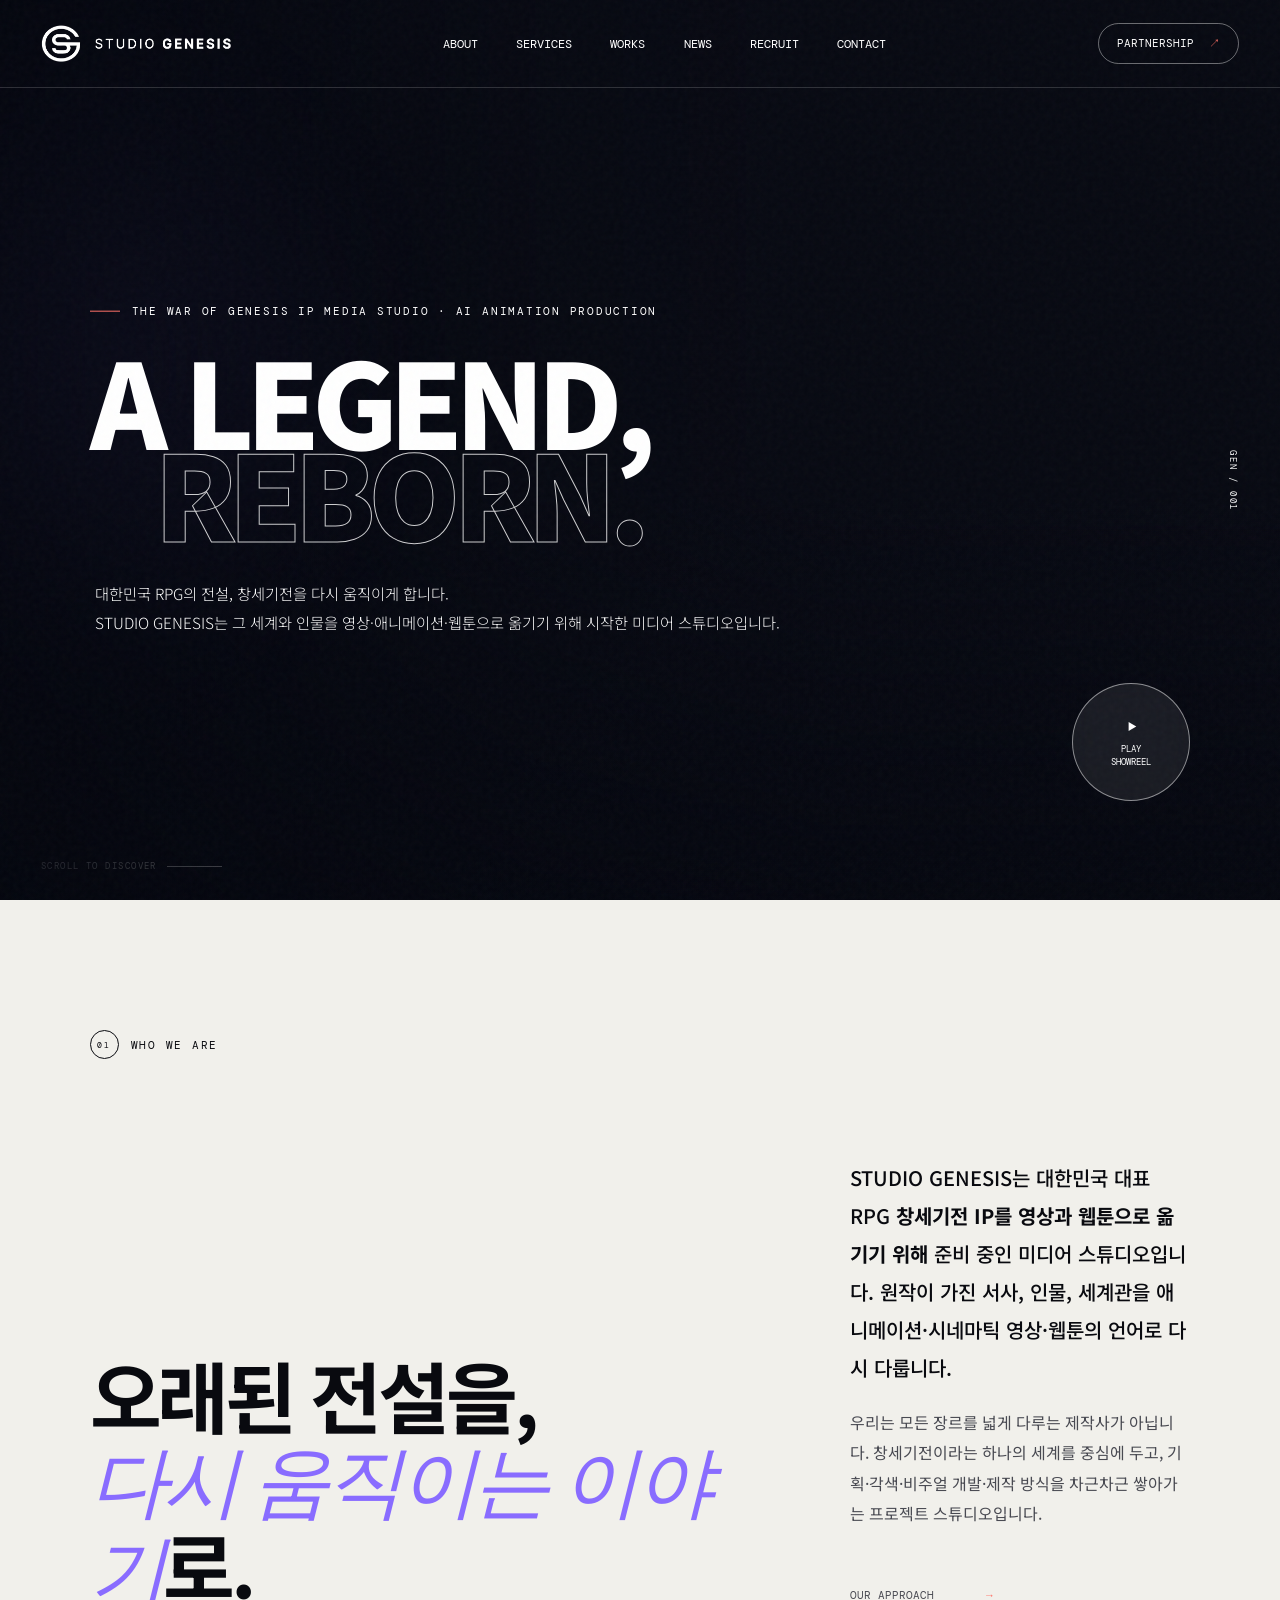
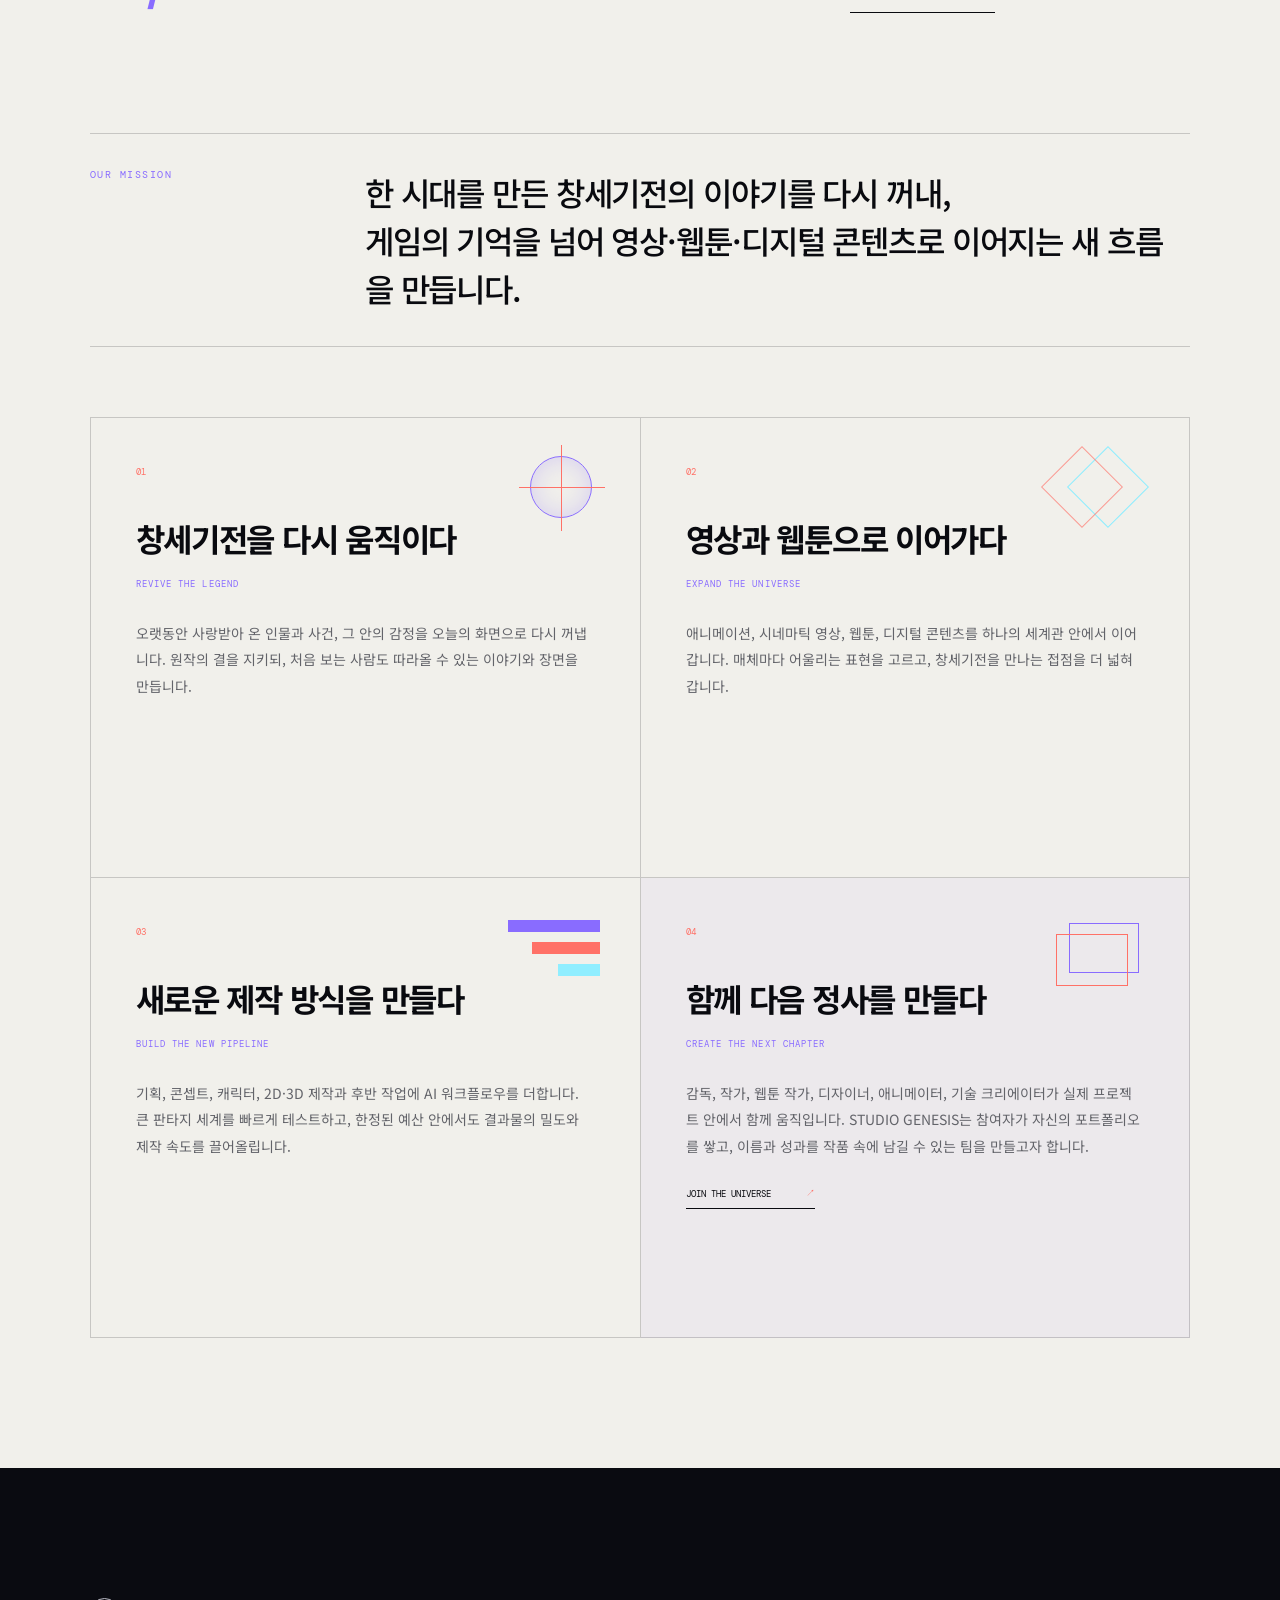
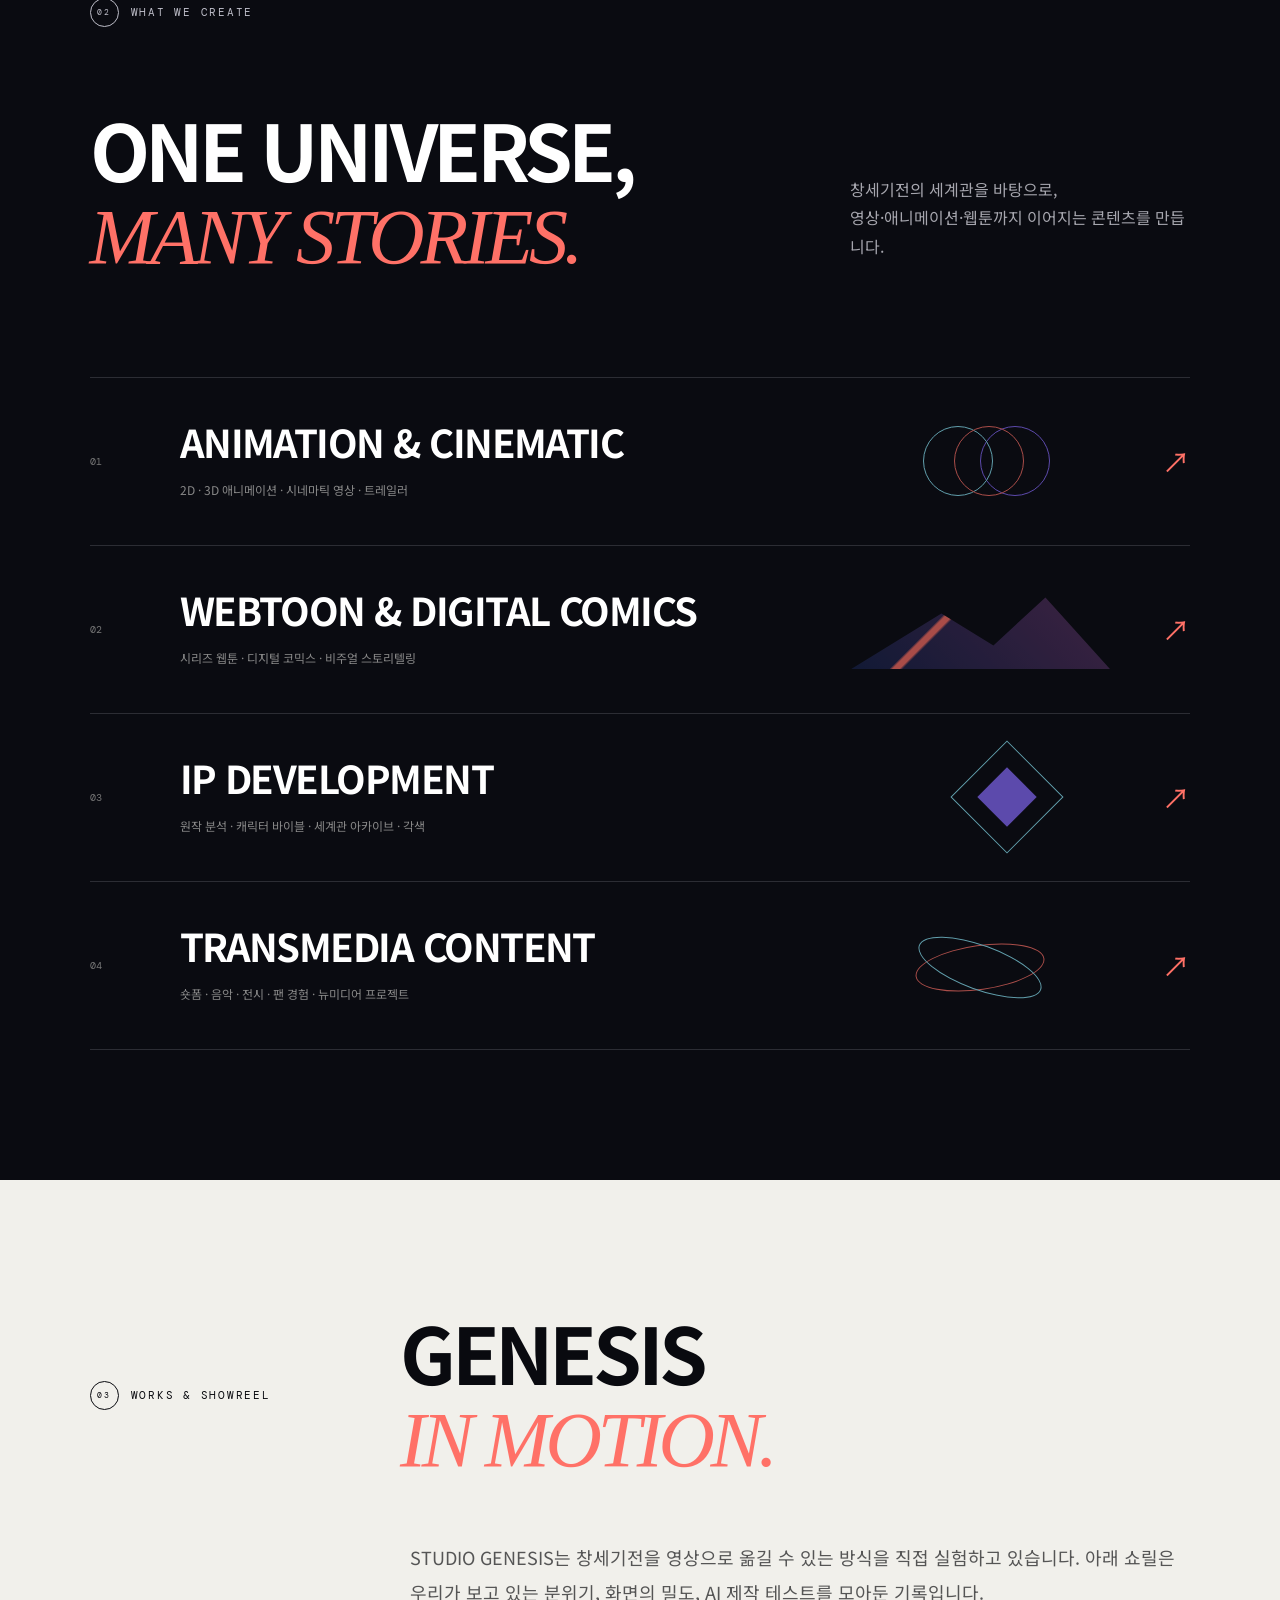
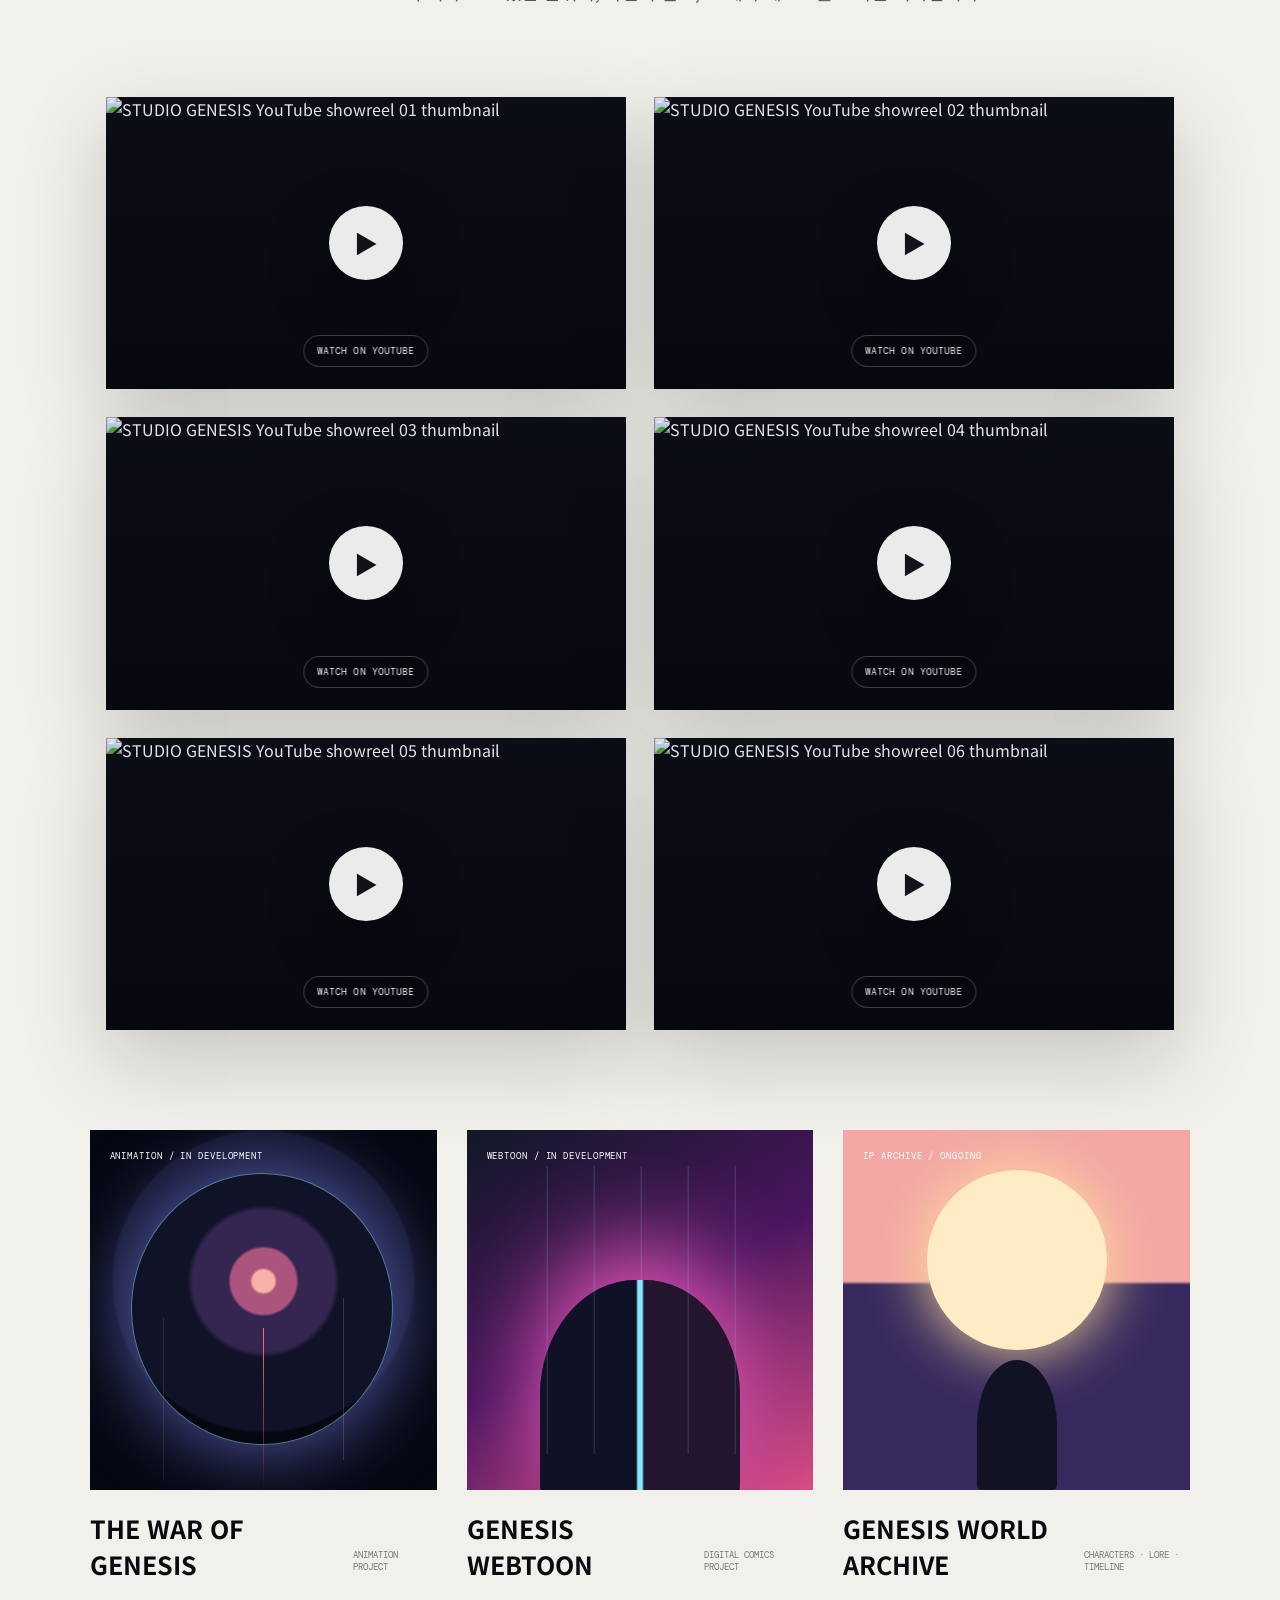
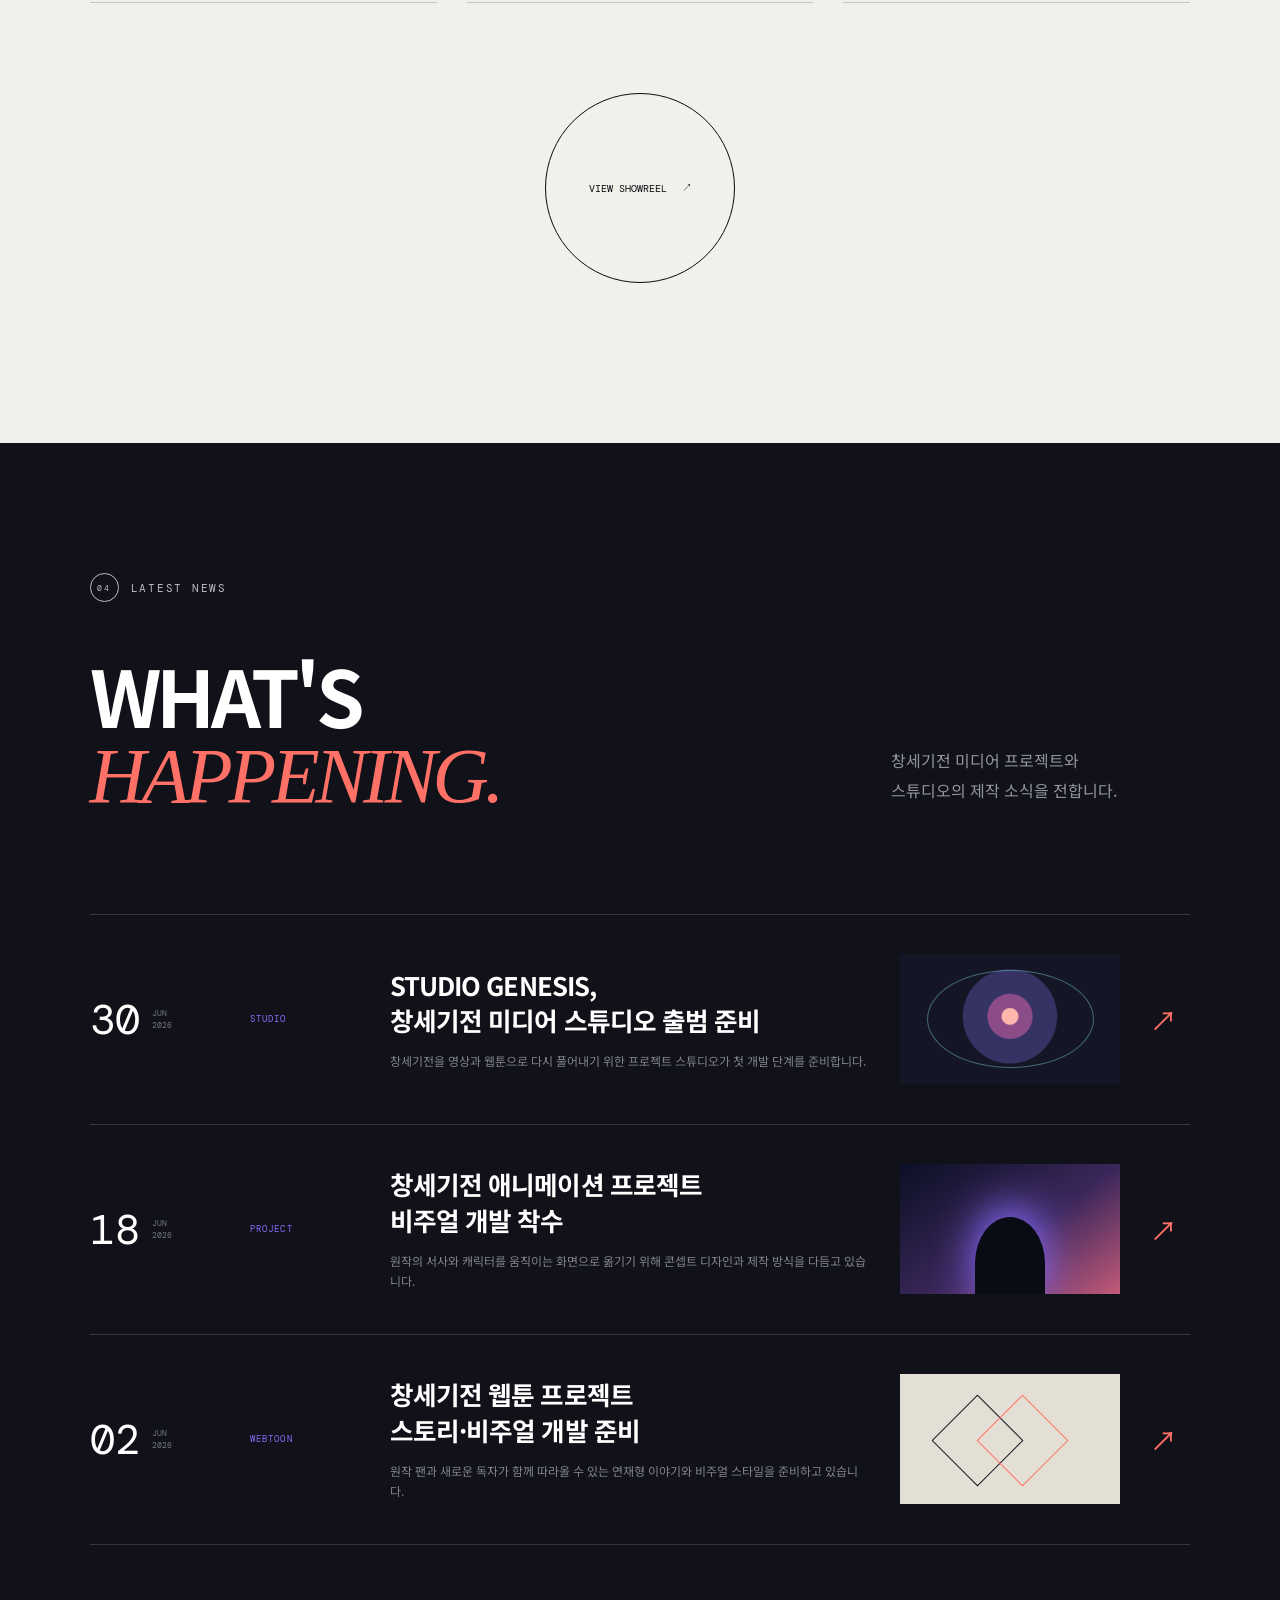
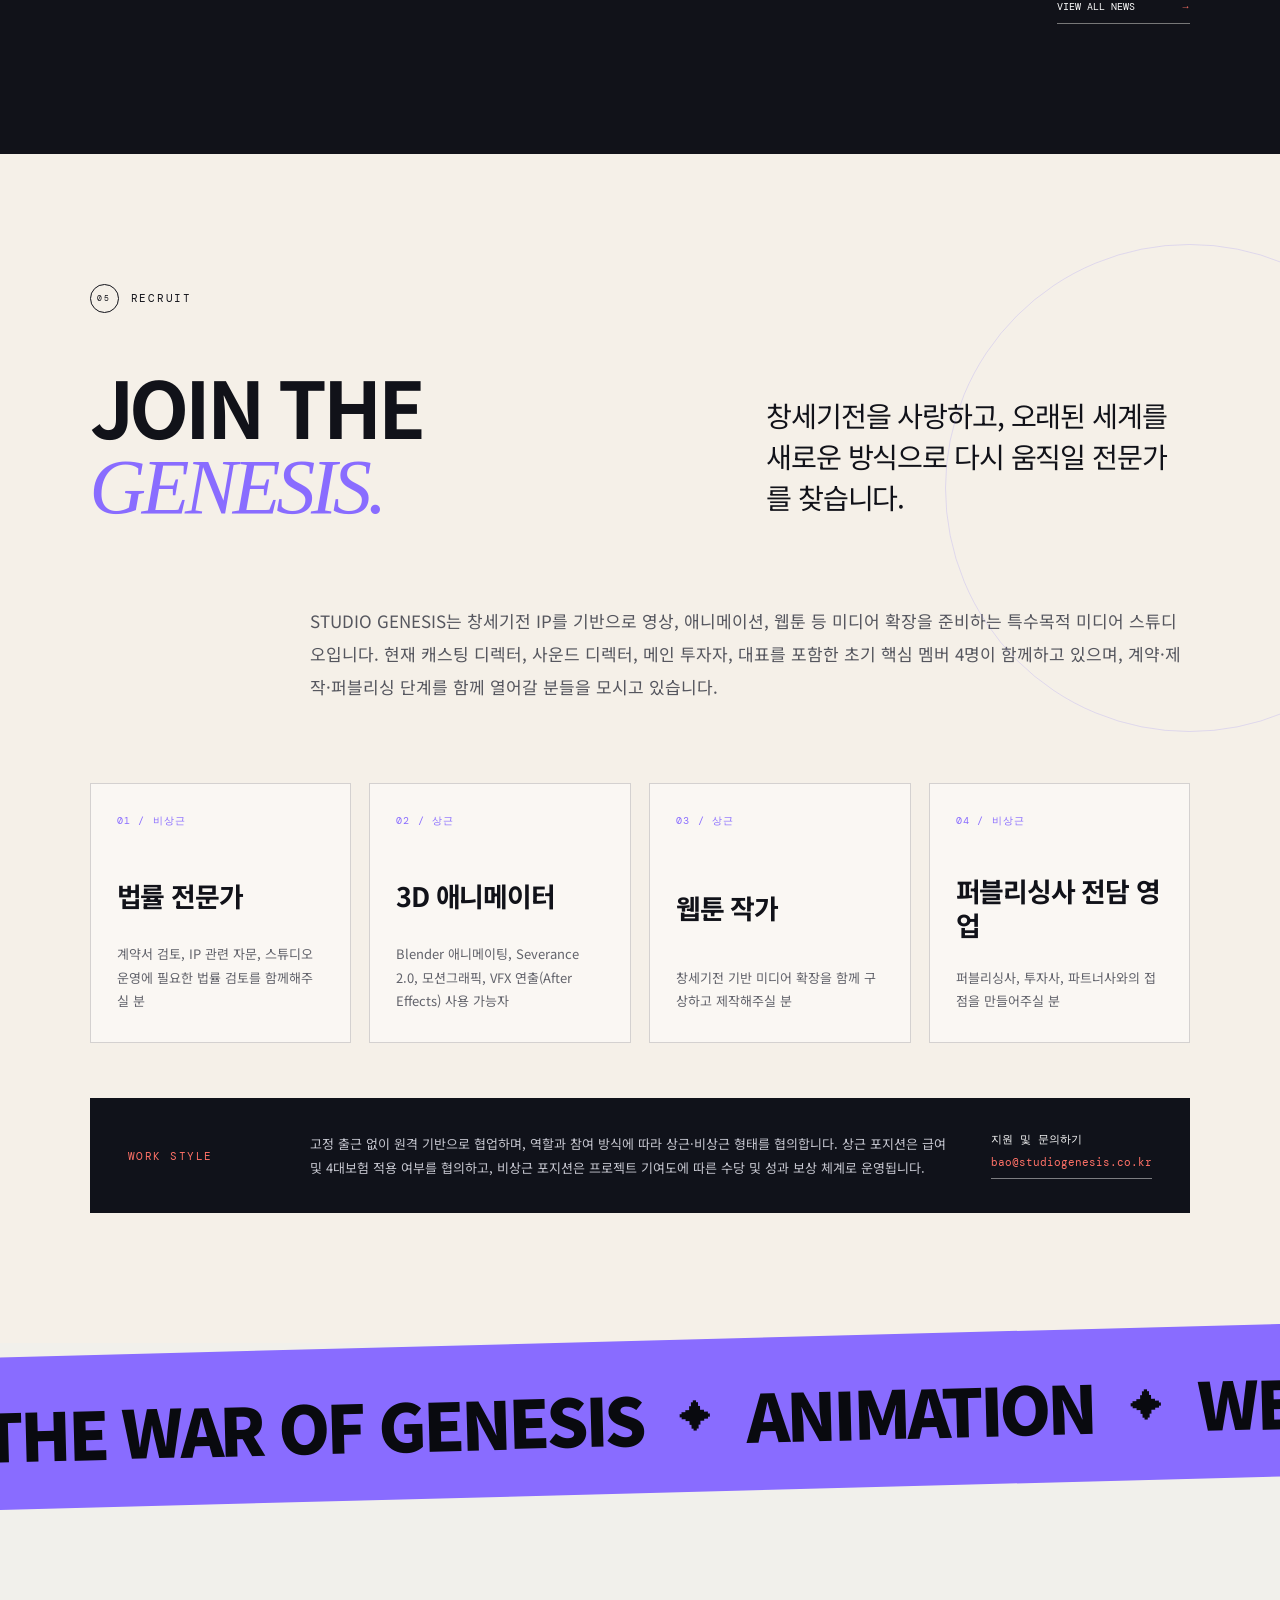
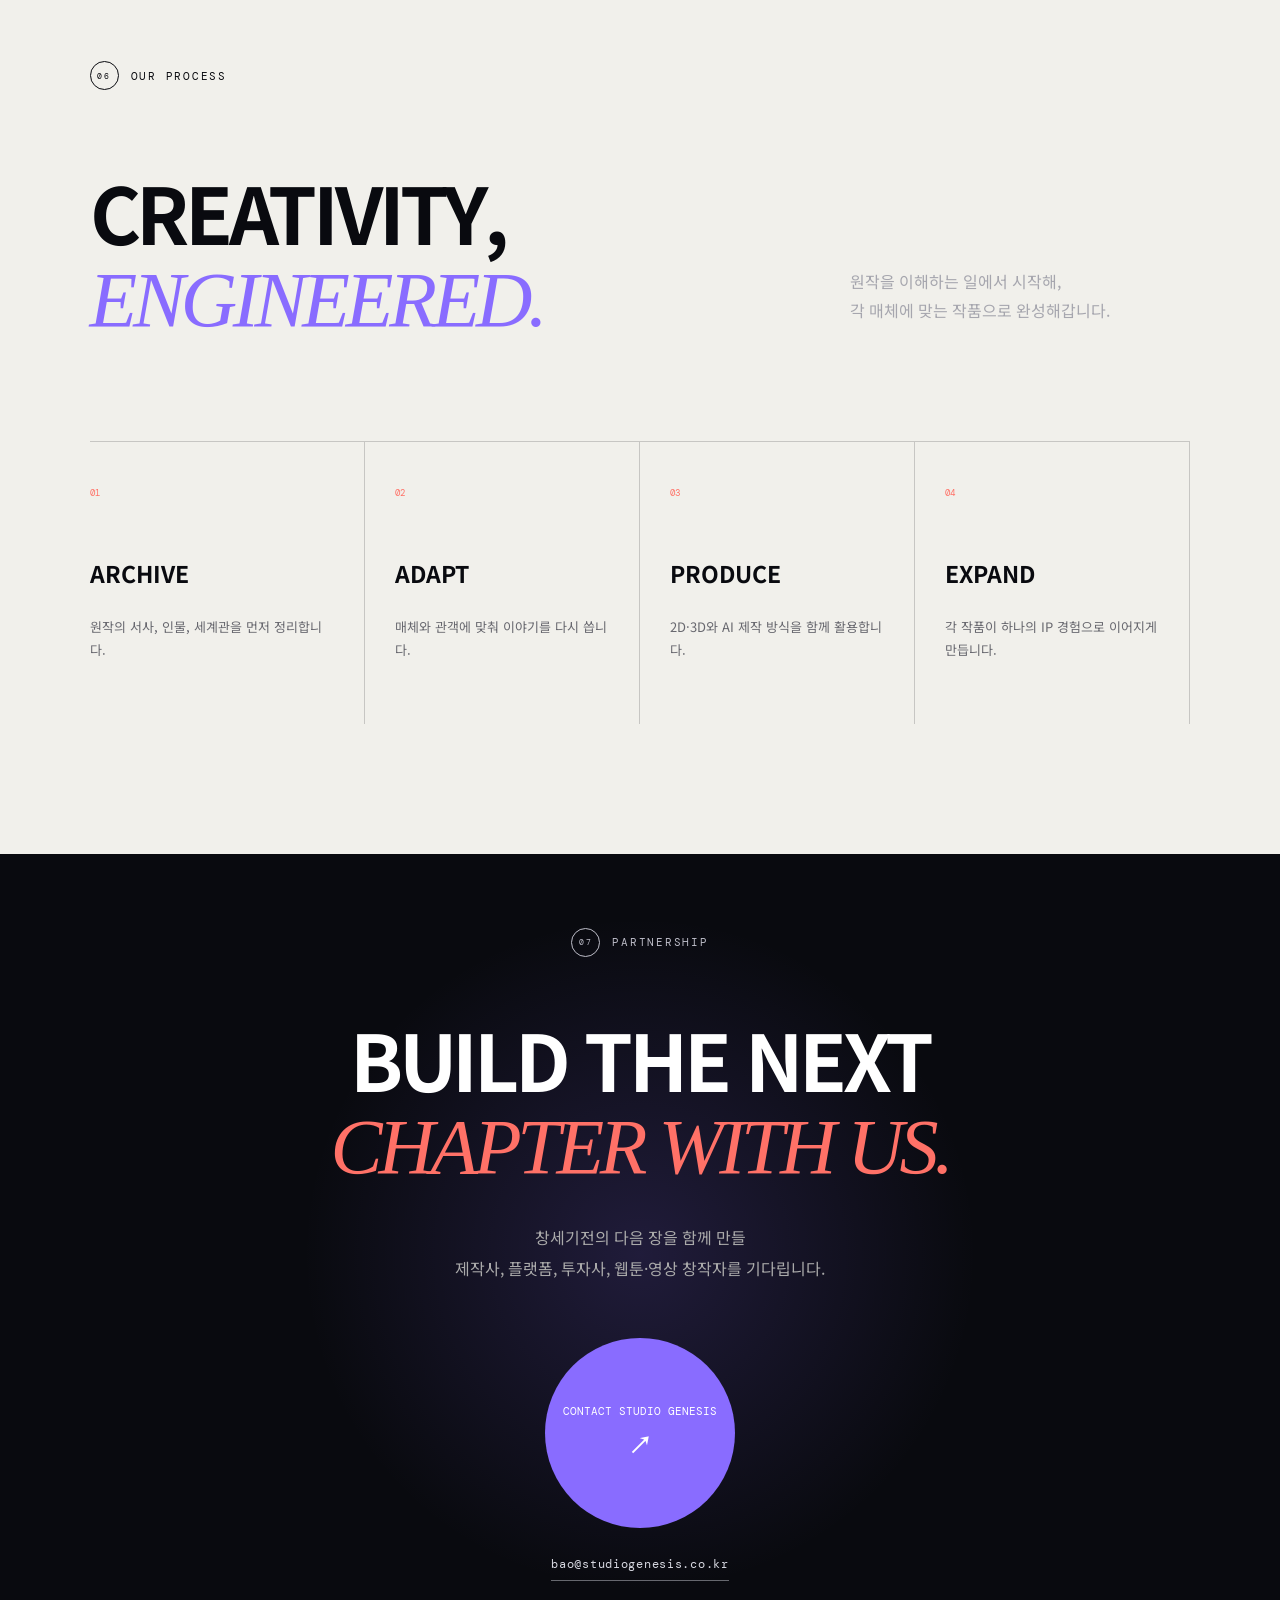
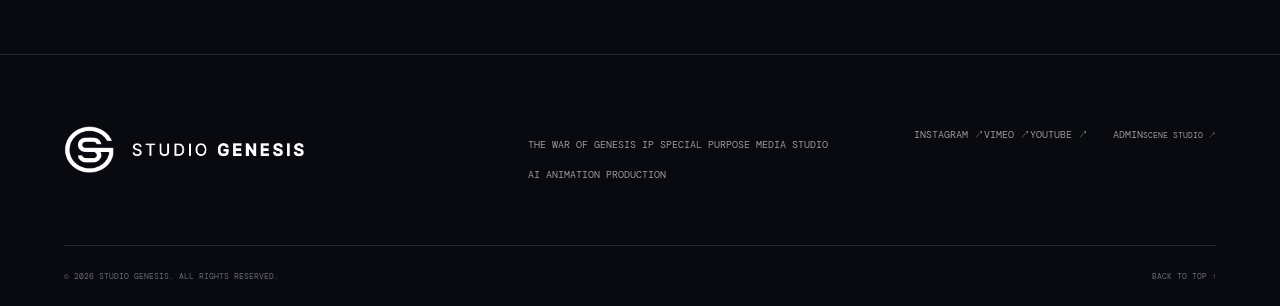
==== commit fa10f366: "Refactor footer links and add admin access link Updated footer section to include admin link and imp" ====
--- a/index.html
+++ b/index.html
@@ -365,7 +365,10 @@
       <span class="brand-logo" aria-hidden="true"></span>
     </a>
     <div class="footer-info"><p>THE WAR OF GENESIS IP SPECIAL PURPOSE MEDIA STUDIO</p><p>AI ANIMATION PRODUCTION</p></div>
-    <div class="footer-links"><a href="#">INSTAGRAM ↗</a><a href="#">VIMEO ↗</a><a href="#">YOUTUBE ↗</a></div>
+    <div class="footer-links">
+      <div class="footer-socials"><a href="#">INSTAGRAM ↗</a><a href="#">VIMEO ↗</a><a href="#">YOUTUBE ↗</a></div>
+      <a class="footer-admin" href="https://westwind-scene-studio.jangrno123.chatgpt.site/admin" target="_blank" rel="noopener" aria-label="STUDIO GENESIS 제작실 관리자 접속"><span>ADMIN</span><small>SCENE STUDIO ↗</small></a>
+    </div>
     <div class="footer-bottom"><span>© 2026 STUDIO GENESIS. ALL RIGHTS RESERVED.</span><a href="#top">BACK TO TOP ↑</a></div>
   </footer>
 
